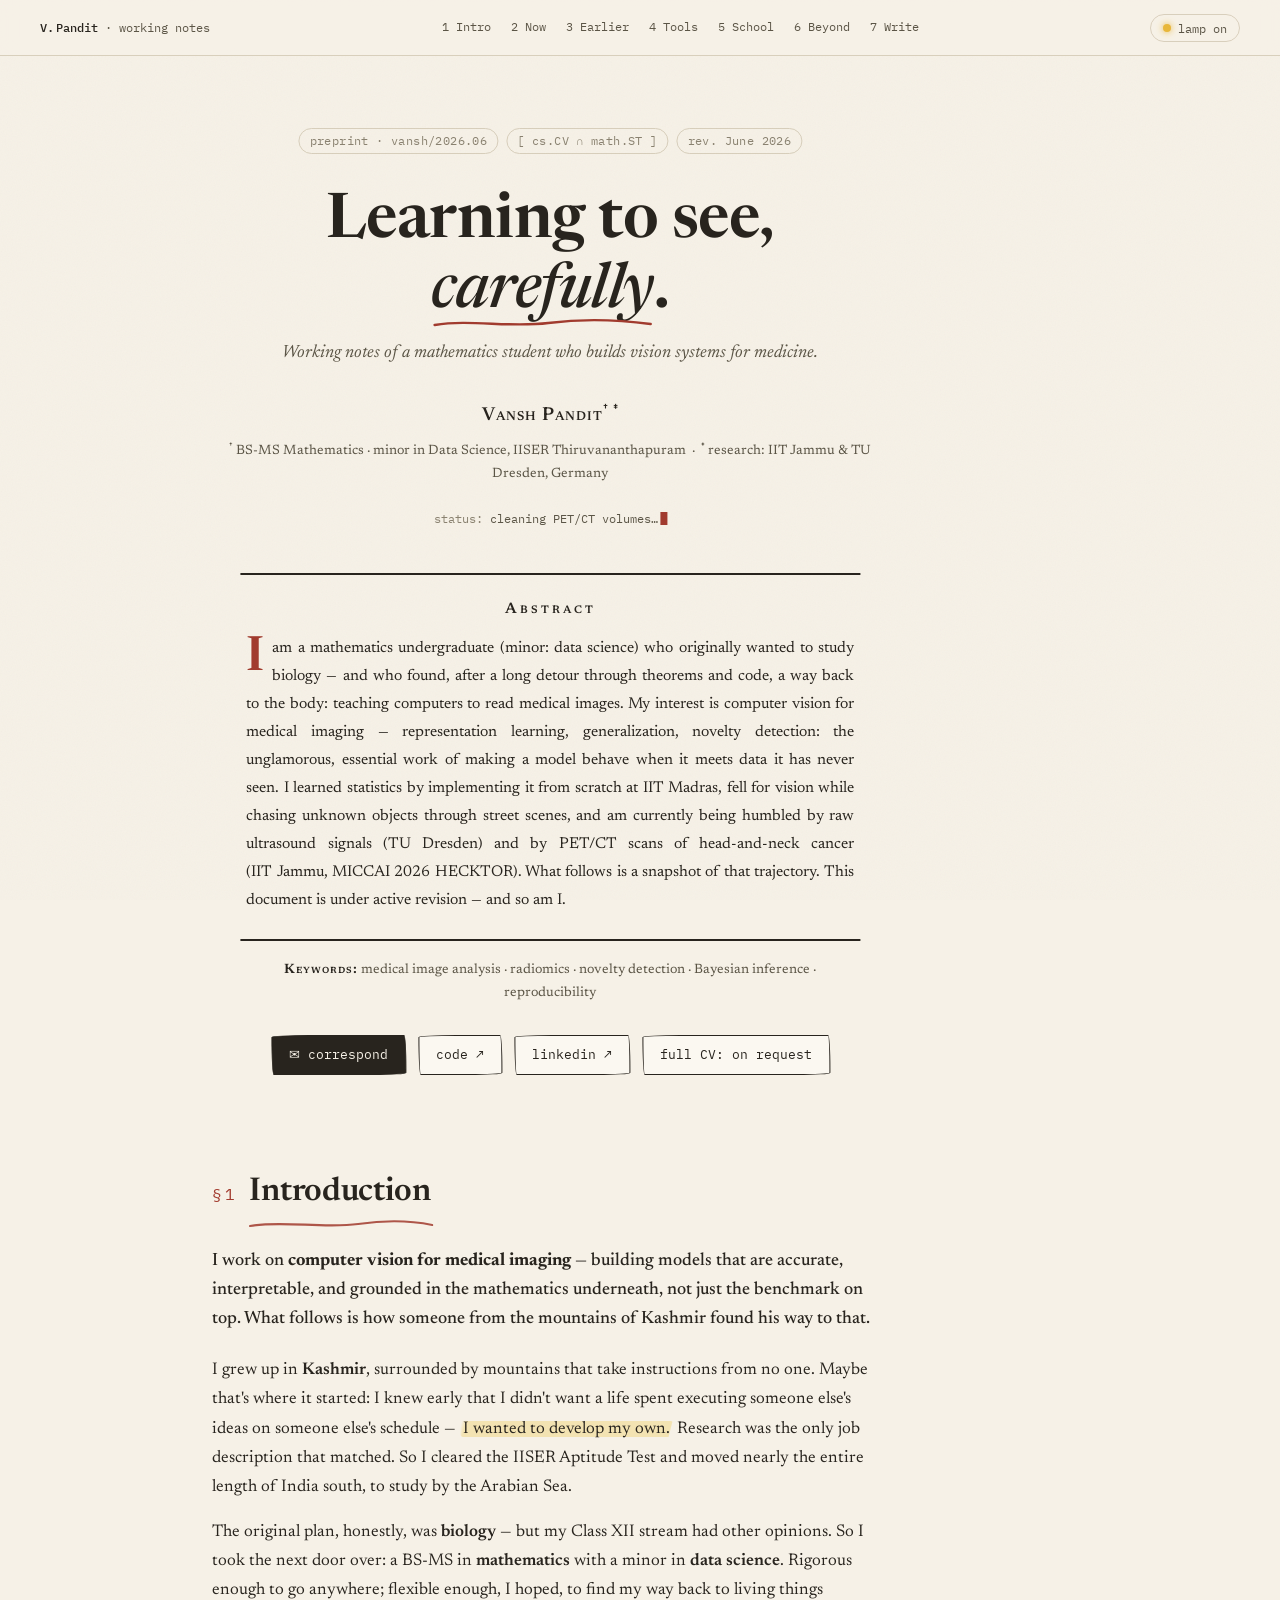
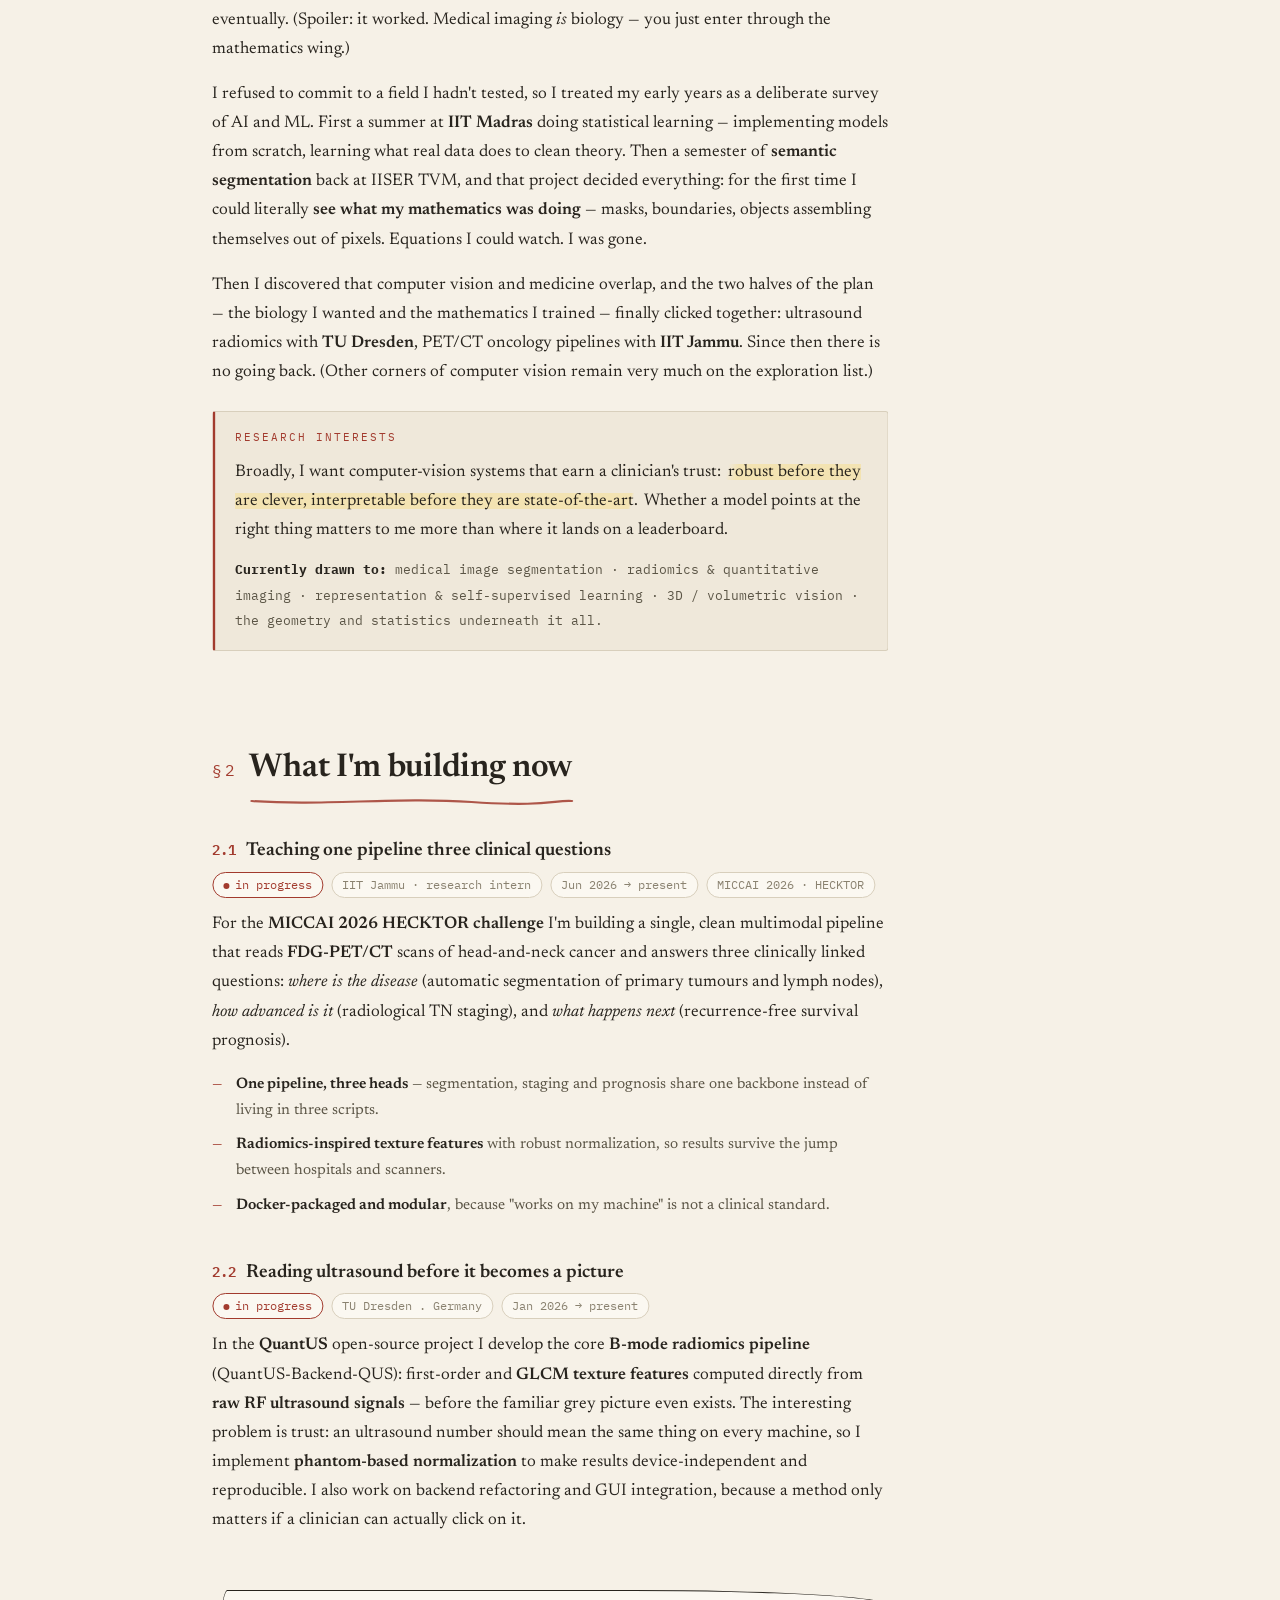
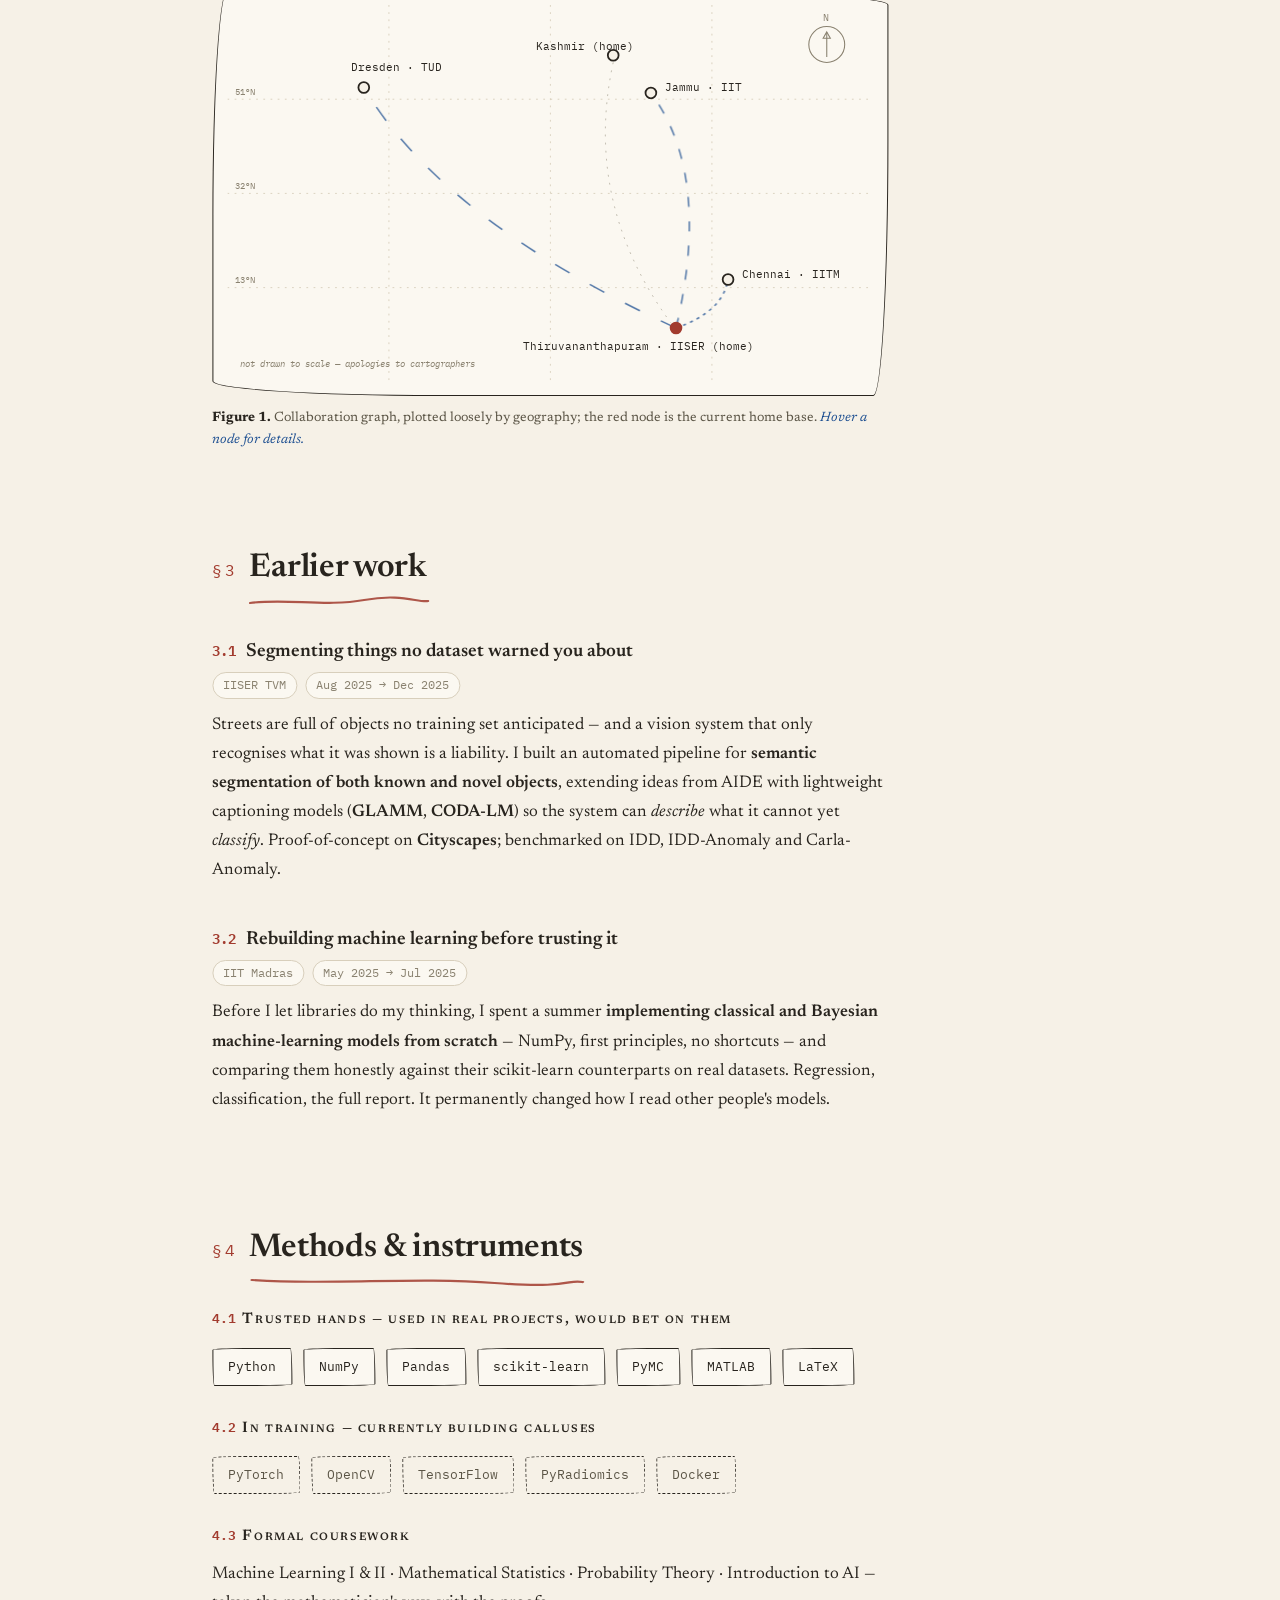
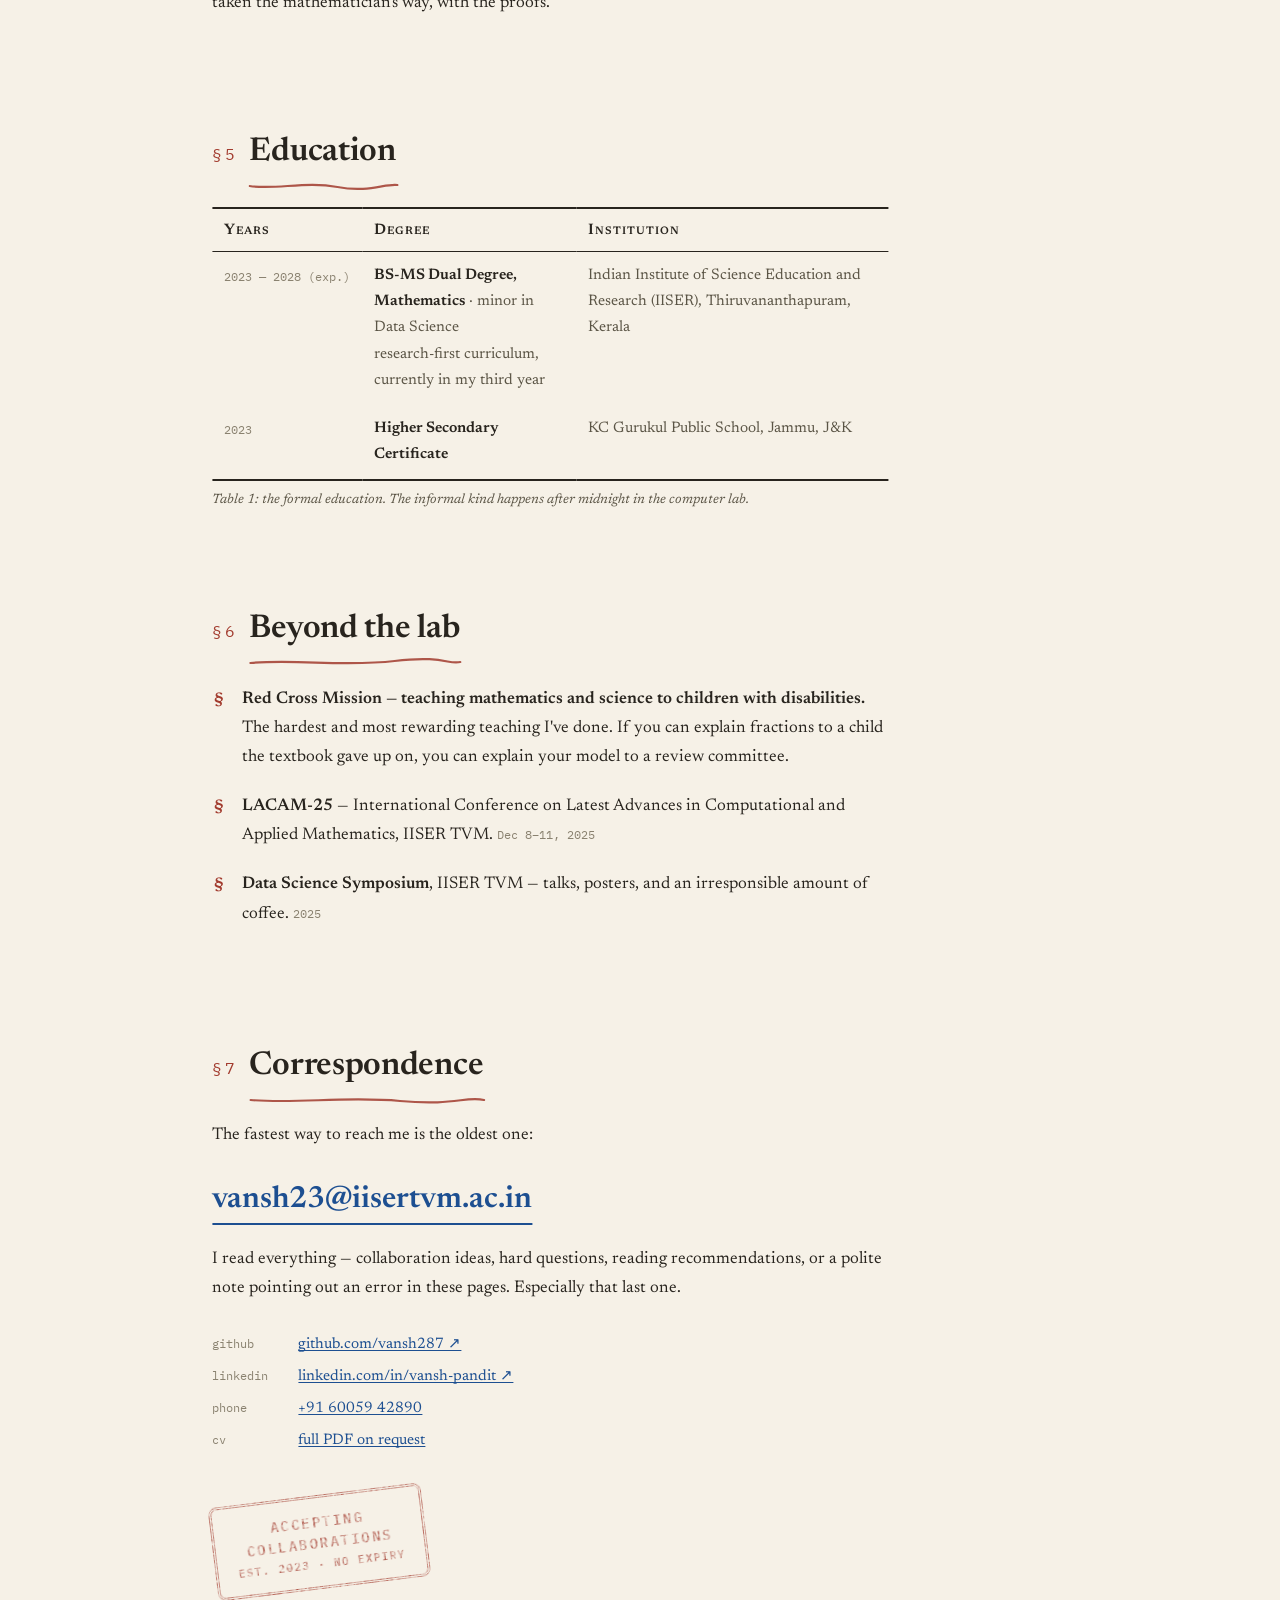
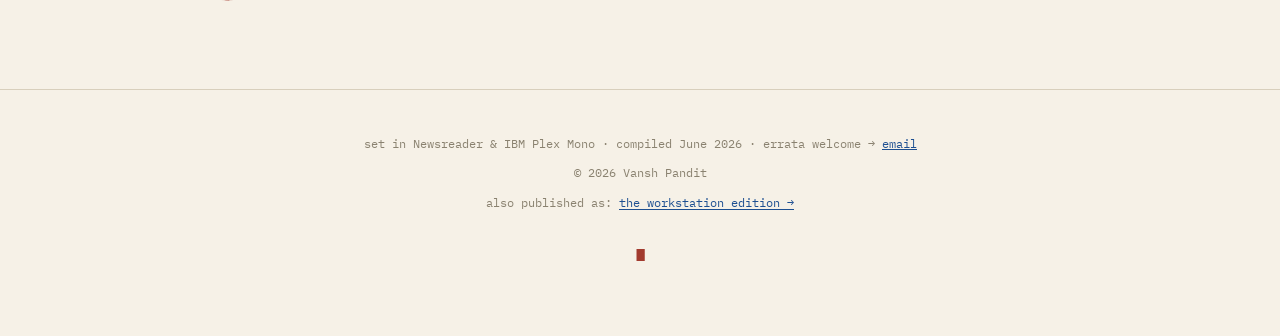
==== index.html @ 3635b247 "Normalize year wording to third year; add JSON-LD + indexing tags - Consistent third-year phrasing a" ====
<!DOCTYPE html>
<html lang="en">
<head>
<meta charset="UTF-8" />
<meta name="viewport" content="width=device-width, initial-scale=1.0" />
<title>Vansh Pandit — Learning to See, Carefully</title>
<meta name="description" content="Working notes of Vansh Pandit — a mathematics student at IISER Thiruvananthapuram building vision systems for medicine. Radiomics, PET/CT, novelty detection, Bayesian statistics." />
<meta name="author" content="Vansh Pandit" />
<meta name="theme-color" content="#f6f1e7" />
<meta name="robots" content="index, follow" />
<link rel="canonical" href="https://vansh287.github.io/portfolio/" />
<meta property="og:type" content="website" />
<meta property="og:site_name" content="Vansh Pandit" />
<meta property="og:title" content="Vansh Pandit — Learning to see, carefully" />
<meta property="og:description" content="Computer vision and medical imaging research, projects, and skills — by a mathematics student at IISER Thiruvananthapuram." />
<meta property="og:url" content="https://vansh287.github.io/portfolio/" />
<meta property="og:image" content="https://vansh287.github.io/portfolio/og-image.png" />
<meta property="og:image:width" content="1200" />
<meta property="og:image:height" content="630" />
<meta property="og:image:alt" content="Vansh Pandit — computer vision, medical imaging, mathematics" />
<meta name="twitter:card" content="summary_large_image" />
<meta name="twitter:title" content="Vansh Pandit — Learning to see, carefully" />
<meta name="twitter:description" content="Computer vision and medical imaging research, projects, and skills." />
<meta name="twitter:image" content="https://vansh287.github.io/portfolio/og-image.png" />
<script type="application/ld+json">
{
  "@context": "https://schema.org",
  "@type": "Person",
  "name": "Vansh Pandit",
  "url": "https://vansh287.github.io/portfolio/",
  "image": "https://vansh287.github.io/portfolio/og-image.png",
  "jobTitle": "Computer Vision and Medical Imaging Researcher",
  "description": "BS-MS Mathematics student at IISER Thiruvananthapuram working in computer vision, medical image analysis, and quantitative imaging.",
  "affiliation": { "@type": "CollegeOrUniversity", "name": "IISER Thiruvananthapuram" },
  "knowsAbout": ["Computer Vision","Medical Image Analysis","Quantitative Imaging","Radiomics","Image Segmentation","Machine Learning","Mathematics"],
  "sameAs": ["https://github.com/vansh287","https://www.linkedin.com/in/vansh-pandit-884046272/"]
}
</script>
<script>document.documentElement.classList.add('js');
(function(){try{var t=localStorage.getItem('lamp');if(t==='dark')document.documentElement.setAttribute('data-theme','dark');}catch(e){}})();</script>
<link rel="preconnect" href="https://fonts.googleapis.com" />
<link rel="preconnect" href="https://fonts.gstatic.com" crossorigin />
<link href="https://fonts.googleapis.com/css2?family=Newsreader:ital,opsz,wght@0,6..72,400;0,6..72,500;0,6..72,600;0,6..72,700;1,6..72,400;1,6..72,500&family=IBM+Plex+Mono:ital,wght@0,400;0,500;1,400&display=swap" rel="stylesheet" />
<link rel="icon" href="data:image/svg+xml,<svg xmlns='http://www.w3.org/2000/svg' viewBox='0 0 100 100'><rect width='100' height='100' rx='24' fill='%2328241e'/><circle cx='50' cy='50' r='26' fill='none' stroke='%23f6f1e7' stroke-width='6'/><path d='M50 8V22 M50 78V92 M8 50H22 M78 50H92' stroke='%23f6f1e7' stroke-width='6' stroke-linecap='round'/><circle cx='50' cy='50' r='7' fill='%23a23b2e'/></svg>" />
<style>
/* ================= paper & ink ================= */
:root{
  --paper:#f6f1e7;
  --paper-deep:#efe8da;
  --ink:#28241e;
  --ink-soft:#5b5546;
  --faint:#8a8270;
  --rule:#d8cfbc;
  --pen:#1d4f91;          /* ballpoint blue */
  --red:#a23b2e;          /* red pen */
  --hl:#f3e3b2;           /* highlighter */
  --box:#fbf8f1;
  --serif:'Newsreader',Georgia,serif;
  --mono:'IBM Plex Mono',Consolas,monospace;
  --mw:215px;             /* margin-note width */
}
[data-theme="dark"]{
  --paper:#191512;
  --paper-deep:#14110e;
  --ink:#e9e1d2;
  --ink-soft:#b0a68f;
  --faint:#7d745f;
  --rule:#3a342b;
  --pen:#8db1e8;
  --red:#d97862;
  --hl:#4a3f22;
  --box:#211c17;
}
*{margin:0;padding:0;box-sizing:border-box}
html{scroll-behavior:smooth}
body{
  background:var(--paper);
  color:var(--ink);
  font-family:var(--serif);
  font-size:1.06rem;
  line-height:1.72;
  transition:background .45s ease,color .45s ease;
  overflow-x:hidden;
}
/* paper grain */
body::before{
  content:'';position:fixed;inset:0;pointer-events:none;z-index:5;
  background-image:url("data:image/svg+xml,%3Csvg xmlns='http://www.w3.org/2000/svg' width='240' height='240'%3E%3Cfilter id='n'%3E%3CfeTurbulence type='fractalNoise' baseFrequency='0.8' numOctaves='2' stitchTiles='stitch'/%3E%3C/filter%3E%3Crect width='100%25' height='100%25' filter='url(%23n)' opacity='0.55'/%3E%3C/svg%3E");
  opacity:.07;mix-blend-mode:multiply;
}
[data-theme="dark"] body::before{opacity:.10;mix-blend-mode:overlay}
::selection{background:var(--hl)}

a{color:var(--pen);text-decoration:none;background-image:linear-gradient(currentColor,currentColor);background-size:100% 1px;background-position:0 96%;background-repeat:no-repeat;transition:color .25s}
a:hover{color:var(--red)}
sup{font-size:.68em}

/* ================= header ================= */
#bar{position:fixed;top:0;left:0;height:2px;background:var(--red);width:0%;z-index:90}
header.site{
  position:sticky;top:0;z-index:80;
  display:flex;align-items:center;justify-content:space-between;gap:14px;
  padding:10px clamp(16px,4vw,40px);
  background:color-mix(in srgb,var(--paper) 88%,transparent);
  backdrop-filter:blur(8px);
  border-bottom:1px solid var(--rule);
  font-family:var(--mono);font-size:.78rem;
}
header.site .who{color:var(--ink-soft);white-space:nowrap}
header.site .who b{color:var(--ink);font-weight:500}
nav.toc{display:flex;gap:2px;overflow-x:auto;scrollbar-width:none;max-width:62vw}
nav.toc::-webkit-scrollbar{display:none}
nav.toc a{
  color:var(--ink-soft);background:none;padding:6px 9px;border-radius:6px;white-space:nowrap;
  border-bottom:2px solid transparent;
}
nav.toc a:hover{color:var(--ink);background:var(--paper-deep)}
nav.toc a.on{color:var(--red);border-bottom-color:var(--red)}
#lamp{
  font-family:var(--mono);font-size:.78rem;color:var(--ink-soft);
  background:none;border:1px solid var(--rule);border-radius:999px;
  padding:5px 12px;cursor:pointer;white-space:nowrap;
  transition:.3s;display:flex;align-items:center;gap:7px;
}
#lamp:hover{color:var(--ink);border-color:var(--faint)}
#lamp .bulb{width:8px;height:8px;border-radius:50%;background:#e8b73a;box-shadow:0 0 7px #e8b73a;transition:.3s}
[data-theme="dark"] #lamp .bulb{background:#4a4336;box-shadow:none}

/* ================= page column ================= */
.page{max-width:740px;margin:0 auto;padding:0 clamp(18px,4.5vw,32px)}
@media(min-width:1180px){.page{transform:translateX(calc(var(--mw) / -2.4))}}

/* ================= title block ================= */
.titleblock{padding-top:72px;text-align:center}
.preprint{
  font-family:var(--mono);font-size:.72rem;color:var(--faint);letter-spacing:.4px;
  display:flex;justify-content:center;gap:8px;flex-wrap:wrap;
}
.preprint .tag{border:1px solid var(--rule);border-radius:999px;padding:2px 10px}
h1.paper-title{
  font-size:clamp(2.3rem,6.4vw,3.9rem);font-weight:600;line-height:1.12;
  letter-spacing:-.5px;margin:34px 0 10px;
}
h1 .careful{font-style:italic;font-weight:500;position:relative;white-space:nowrap}
h1 .careful svg{position:absolute;left:0;bottom:-6px;width:100%;height:14px;overflow:visible}
h1 .careful path{fill:none;stroke:var(--red);stroke-width:2.4;stroke-linecap:round}
.subtitle{font-size:1.12rem;color:var(--ink-soft);font-style:italic;max-width:560px;margin:0 auto}
.author{margin-top:30px;font-size:1.05rem}
.author .nm{font-weight:600;font-variant:small-caps;letter-spacing:1px;font-size:1.18rem}
.affil{font-size:.84rem;color:var(--ink-soft);margin-top:6px;line-height:1.7}
.statusline{
  font-family:var(--mono);font-size:.78rem;color:var(--ink-soft);
  margin-top:22px;min-height:1.5em;
}
.statusline .lbl{color:var(--faint)}
.statusline .cur{display:inline-block;width:7px;height:1em;background:var(--red);vertical-align:-2px;margin-left:2px;animation:blink 1.05s steps(1) infinite}
@keyframes blink{50%{opacity:0}}

/* abstract */
.abstract{
  margin:44px auto 0;max-width:620px;text-align:justify;hyphens:auto;
  border-top:2px solid var(--ink);border-bottom:2px solid var(--ink);
  padding:22px 6px 24px;position:relative;
}
.abstract h3{
  font-variant:small-caps;letter-spacing:3px;text-align:center;font-weight:600;
  font-size:.95rem;margin-bottom:12px;
}
.abstract p{font-size:.98rem;line-height:1.78}
.abstract p::first-letter{
  font-size:3.1em;float:left;line-height:.82;padding:4px 8px 0 0;font-weight:600;color:var(--red);
}
.keywords{margin:18px auto 0;max-width:620px;font-size:.84rem;color:var(--ink-soft);text-align:center}
.keywords b{font-variant:small-caps;letter-spacing:1px;font-weight:600;color:var(--ink)}
.papelinks{display:flex;justify-content:center;gap:12px;flex-wrap:wrap;margin-top:30px}
.plink{
  font-family:var(--mono);font-size:.8rem;color:var(--ink);
  border:1.6px solid var(--ink);padding:8px 17px;background:var(--box);
  border-radius:255px 15px 225px 15px/15px 225px 15px 255px;  /* wobbly */
  transition:transform .2s,box-shadow .2s,color .2s;
  background-image:none;
}
.plink:hover{transform:translateY(-2px) rotate(-.6deg);box-shadow:3px 4px 0 var(--rule);color:var(--red)}
.plink.primary{background:var(--ink);color:var(--paper)}
.plink.primary:hover{color:var(--hl)}

/* ================= sections ================= */
section.s{padding-top:90px}
.shead{display:flex;align-items:baseline;gap:14px;margin-bottom:26px}
.snum{font-family:var(--mono);color:var(--red);font-size:1rem}
h2{
  font-size:clamp(1.5rem,3.4vw,2.05rem);font-weight:600;letter-spacing:-.3px;position:relative;display:inline-block;
}
h2 .scribble{position:absolute;left:-2px;bottom:-9px;width:calc(100% + 6px);height:12px;overflow:visible}
h2 .scribble path{
  fill:none;stroke:var(--red);stroke-width:2.2;stroke-linecap:round;opacity:.85;
  stroke-dasharray:1;stroke-dashoffset:1;
}
.js .in h2 .scribble path{animation:draw .9s .15s ease forwards}
@keyframes draw{to{stroke-dashoffset:0}}
h3.sub{font-size:1.18rem;font-weight:600;margin:38px 0 4px}
h3.sub .no{font-family:var(--mono);font-size:.85rem;color:var(--red);margin-right:10px}
.meta{font-family:var(--mono);font-size:.74rem;color:var(--faint);margin-bottom:12px;display:flex;gap:8px;flex-wrap:wrap;align-items:center}
.meta .chip{border:1px solid var(--rule);border-radius:999px;padding:2px 10px;background:var(--box)}
.meta .chip.live{border-color:var(--red);color:var(--red)}
.meta .chip.live::before{content:'';display:inline-block;width:6px;height:6px;border-radius:50%;background:var(--red);margin-right:6px;animation:blink 1.6s infinite}
p.body{margin-bottom:16px;color:var(--ink)}
p.body b{font-weight:600}
.prose{position:relative}

/* margin notes */
.mnote{
  font-size:.8rem;line-height:1.55;color:var(--ink-soft);font-style:italic;
}
.mnote::before{content:'✎ ';color:var(--red);font-style:normal}
@media(min-width:1180px){
  .mnote{float:right;clear:right;width:var(--mw);margin-right:calc(-1 * var(--mw) - 46px);margin-top:4px;text-align:left;
    border-top:1px solid var(--rule);padding-top:6px}
}
@media(max-width:1179.5px){
  .mnote{display:block;border-left:2.5px solid var(--red);padding:6px 0 6px 14px;margin:14px 0;background:var(--box)}
}

/* highlighter */
.hl{background:linear-gradient(104deg,transparent .6%,var(--hl) 2.6%,var(--hl) 97.5%,transparent 98%);padding:0 3px;border-radius:3px}
.lead{font-size:1.12rem;line-height:1.62;color:var(--ink);margin-bottom:22px;font-weight:500}
.rint{margin-top:24px;padding:16px 20px;border:1px solid var(--rule);border-left:3px solid var(--red);background:var(--paper-deep);border-radius:3px}
.rint .lab{font-family:var(--mono);font-size:.7rem;letter-spacing:2px;text-transform:uppercase;color:var(--red);display:block;margin-bottom:10px}
.kw{margin:12px 0 0;font-family:var(--mono);font-size:.82rem;color:var(--ink-soft);line-height:1.95}
.kw b{color:var(--ink)}

/* definition / remark boxes */
.defbox{
  border:1.7px solid var(--ink);background:var(--box);
  border-radius:255px 15px 225px 15px/15px 225px 15px 255px;
  padding:18px 22px;margin:26px 0;font-size:.97rem;
}
.defbox .dlabel{font-weight:700;font-variant:small-caps;letter-spacing:.6px}
.defbox .qed{float:right;font-weight:600}
.remark{border-left:2.5px solid var(--rule);padding:2px 0 2px 18px;margin:24px 0;color:var(--ink-soft);font-size:.96rem}
.remark .rlabel{font-style:italic;font-weight:600;color:var(--ink)}

/* tiny detail list */
ul.dets{list-style:none;margin:10px 0 6px}
ul.dets li{padding-left:24px;position:relative;margin-bottom:8px;font-size:.95rem;color:var(--ink-soft)}
ul.dets li::before{content:'—';position:absolute;left:0;color:var(--red)}
ul.dets li b{color:var(--ink);font-weight:600}

/* ================= figure ================= */
figure.fig{margin:54px 0 0}
.figframe{
  border:1.7px solid var(--ink);background:var(--box);
  border-radius:15px 255px 15px 225px/225px 15px 255px 15px;
  padding:14px;position:relative;
}
.figframe svg{display:block;width:100%;height:auto}
figcaption{font-size:.84rem;color:var(--ink-soft);margin-top:12px;line-height:1.6}
figcaption b{font-weight:700;color:var(--ink)}
#figdyn{color:var(--pen);font-style:italic}
.map .grat{stroke:var(--rule);stroke-width:1;stroke-dasharray:2 6}
.map .move{fill:none;stroke:var(--faint);stroke-width:1.1;stroke-dasharray:2 7;opacity:.55}
.map text{font-family:var(--mono);fill:var(--faint)}
.map .arc{fill:none;stroke:var(--pen);stroke-width:1.7;stroke-dasharray:5 7;opacity:0}
.js .in .map .arc{animation:arcin 1s ease forwards, ants 22s linear infinite}
.map .arc:nth-of-type(2){animation-delay:.25s,0s}
.map .arc:nth-of-type(3){animation-delay:.5s,0s}
@keyframes arcin{to{opacity:.75}}
@keyframes ants{to{stroke-dashoffset:-240}}
.map .node{cursor:pointer}
.map .node circle.c{fill:var(--paper);stroke:var(--ink);stroke-width:2}
.map .node circle.pulse{fill:none;stroke:var(--red);stroke-width:1.4;opacity:0}
.js .in .map .node circle.pulse{animation:pulse 2.6s ease-out infinite}
@keyframes pulse{0%{r:6;opacity:.8}70%{r:20;opacity:0}100%{r:20;opacity:0}}
.map .node:hover circle.c{stroke:var(--red);fill:var(--hl)}
.map .node text{fill:var(--ink);font-family:var(--mono);font-size:12.5px}
.map .home circle.c{fill:var(--red);stroke:var(--red)}
.map .compass *{stroke:var(--faint);fill:none;stroke-width:1.2}
.map .compass text{fill:var(--faint);stroke:none}
.traveler{fill:var(--red)}
@supports not (offset-path:path('M0 0 L1 1')){.traveler{display:none}}
.t1{offset-path:path('M500 360 Q 240 240 152 92');animation:travel 7s linear infinite}
.t2{offset-path:path('M500 360 Q 540 190 472 98');animation:travel 6s 1.2s linear infinite}
.t3{offset-path:path('M500 360 Q 552 342 558 306');animation:travel 4s .6s linear infinite}
@keyframes travel{0%{offset-distance:0%;opacity:0}8%{opacity:1}88%{opacity:1}100%{offset-distance:100%;opacity:0}}

/* ---------- figure: decision path ---------- */
.dp text{font-family:var(--mono)}
.dp .ars path{
  fill:none;stroke:var(--ink);stroke-width:1.7;marker-end:url(#arr);opacity:.85;
  stroke-dasharray:1;stroke-dashoffset:1;
}
.js .in .dp .ars path{animation:draw .5s ease forwards}
.dp .ars path:nth-of-type(1){animation-delay:.55s}
.dp .ars path:nth-of-type(2){animation-delay:1.0s}
.dp .ars path:nth-of-type(3){animation-delay:1.45s}
.dp .ars path:nth-of-type(4){animation-delay:1.9s}
.dp .ars path:nth-of-type(5){animation-delay:2.35s}
.js .dp .ars path{animation-fill-mode:forwards}
.dp .dns g{cursor:pointer}
.js .dp .dns g{opacity:0}
.js .in .dp .dns g{animation:npop .45s ease forwards}
.dp .dns g:nth-of-type(1){animation-delay:.3s}
.dp .dns g:nth-of-type(2){animation-delay:.75s}
.dp .dns g:nth-of-type(3){animation-delay:1.2s}
.dp .dns g:nth-of-type(4){animation-delay:1.65s}
.dp .dns g:nth-of-type(5){animation-delay:2.1s}
.dp .dns g:nth-of-type(6){animation-delay:2.55s}
@keyframes npop{from{opacity:0;transform:translateY(7px)}to{opacity:1;transform:none}}
.dp .dns rect{fill:var(--box);stroke:var(--ink);stroke-width:1.6;transition:fill .25s}
.dp .dns g:hover rect{fill:var(--hl)}
.dp .tt{font-size:11.5px;font-weight:600;fill:var(--ink);letter-spacing:.4px}
.dp .ss{font-size:10px;font-style:italic;fill:var(--ink-soft)}
.dp .lab{font-size:9.5px;font-style:italic;fill:var(--faint)}
.dp .foot{font-size:9.5px;font-style:italic;fill:var(--faint)}
.dp .now rect{stroke:var(--red);stroke-width:2.1}
.dp .now .tt{fill:var(--red)}
.dp .gag path{fill:none;stroke:var(--faint);stroke-width:1.4;stroke-dasharray:3 5}
.dp .gag .x1,.dp .gag .x2{stroke:var(--red);stroke-width:2.2;stroke-dasharray:none;stroke-linecap:round}
.dp .gag text{fill:var(--red);font-size:9.5px;font-style:italic}

/* ================= toolbox ================= */
.tools{display:flex;flex-wrap:wrap;gap:11px;margin:14px 0 6px}
.tool{
  font-family:var(--mono);font-size:.81rem;padding:7px 15px;color:var(--ink);
  border:1.5px solid var(--ink);background:var(--box);
  border-radius:225px 14px 255px 14px/14px 255px 14px 225px;
  transition:transform .18s,box-shadow .18s,background .18s;cursor:default;
}
.tool:hover{transform:rotate(-1.2deg) translateY(-2px);box-shadow:2.5px 3px 0 var(--rule);background:var(--hl)}
.tool.train{border-style:dashed;color:var(--ink-soft);background:transparent}
.tool.train:hover{background:var(--box)}
.toolhead{font-variant:small-caps;letter-spacing:1.6px;font-weight:600;font-size:.95rem;margin-top:30px}
.toolhead .n{font-family:var(--mono);color:var(--red);font-size:.8rem;letter-spacing:0}

/* ================= table (booktabs) ================= */
table.bt{width:100%;border-collapse:collapse;margin:18px 0 8px;font-size:.95rem}
table.bt thead th{
  font-variant:small-caps;letter-spacing:1px;font-weight:600;text-align:left;
  border-top:2.2px solid var(--ink);border-bottom:1.1px solid var(--ink);
  padding:9px 12px 7px;
}
table.bt td{padding:11px 12px;vertical-align:top;color:var(--ink-soft)}
table.bt td:first-child{font-family:var(--mono);font-size:.78rem;white-space:nowrap;color:var(--faint);padding-top:14px}
table.bt td b{color:var(--ink);font-weight:600}
table.bt tbody tr{transition:background .2s}
table.bt tbody tr:hover{background:var(--box)}
table.bt tbody{border-bottom:2.2px solid var(--ink)}
.tabnote{font-size:.84rem;color:var(--ink-soft);font-style:italic}

/* ================= beyond list ================= */
ul.beyond{list-style:none;margin-top:6px}
ul.beyond li{margin-bottom:20px;padding-left:30px;position:relative}
ul.beyond li::before{content:'§';position:absolute;left:2px;top:1px;color:var(--red);font-weight:600}
ul.beyond b{font-weight:600}
ul.beyond .when{font-family:var(--mono);font-size:.72rem;color:var(--faint)}

/* ================= correspondence ================= */
.bigmail{
  display:inline-block;font-size:clamp(1.25rem,3.6vw,1.9rem);font-weight:600;color:var(--pen);
  background-size:100% 2px;margin:8px 0 4px;
}
.bigmail:hover{color:var(--red)}
.stampwrap{position:relative;margin-top:38px;display:flex;gap:26px;align-items:center;flex-wrap:wrap}
.stamp{
  font-family:var(--mono);font-weight:600;letter-spacing:2.5px;font-size:.86rem;color:var(--red);
  border:3px double var(--red);border-radius:8px;padding:13px 20px;text-transform:uppercase;
  transform:rotate(-7deg);opacity:.92;text-align:center;line-height:1.5;
  mask-image:url("data:image/svg+xml,%3Csvg xmlns='http://www.w3.org/2000/svg' width='160' height='80'%3E%3Cfilter id='r'%3E%3CfeTurbulence type='fractalNoise' baseFrequency='0.32' numOctaves='3'/%3E%3CfeColorMatrix values='0 0 0 0 1 0 0 0 0 1 0 0 0 0 1 0 0 0 1.4 -0.18'/%3E%3C/filter%3E%3Crect width='160' height='80' filter='url(%23r)'/%3E%3C/svg%3E");
}
.js .stamp{opacity:0}
.js .in .stamp{animation:stampin .5s .45s cubic-bezier(.2,1.6,.4,1) forwards}
@keyframes stampin{
  0%{transform:rotate(-16deg) scale(2.6);opacity:0}
  62%{transform:rotate(-6deg) scale(.94);opacity:.95}
  100%{transform:rotate(-7deg) scale(1);opacity:.92}
}
.altlinks{font-size:.95rem;color:var(--ink-soft);margin-top:26px;line-height:2.1}
.altlinks .lab{font-family:var(--mono);font-size:.74rem;color:var(--faint);display:inline-block;width:86px}

/* ================= references ================= */
ol.refs{list-style:none;counter-reset:rf;margin-top:8px}
ol.refs li{
  counter-increment:rf;position:relative;padding-left:44px;margin-bottom:16px;
  font-size:.95rem;color:var(--ink-soft);
}
ol.refs li::before{
  content:'[' counter(rf) ']';position:absolute;left:0;top:0;
  font-family:var(--mono);font-size:.82rem;color:var(--red);
}
ol.refs b{color:var(--ink);font-weight:600}
.refnote{margin-top:18px;font-size:.85rem;font-style:italic;color:var(--ink-soft)}

/* ================= colophon ================= */
footer.colophon{
  margin-top:100px;border-top:1px solid var(--rule);
  padding:34px clamp(18px,4.5vw,32px) 60px;text-align:center;
  font-size:.84rem;color:var(--ink-soft);
}
footer.colophon .mono{font-family:var(--mono);font-size:.72rem;color:var(--faint);margin-top:10px}
footer.colophon .fin{font-size:1.5rem;margin-top:22px;color:var(--red)}

/* back to top */
#top-btn{
  position:fixed;right:22px;bottom:22px;z-index:70;
  font-family:var(--serif);font-size:1.15rem;color:var(--ink);
  width:44px;height:44px;border:1.6px solid var(--ink);background:var(--box);cursor:pointer;
  border-radius:225px 14px 255px 14px/14px 255px 14px 225px;
  opacity:0;visibility:hidden;transform:translateY(10px);transition:.3s;
}
#top-btn.show{opacity:1;visibility:visible;transform:none}
#top-btn:hover{box-shadow:2.5px 3px 0 var(--rule);transform:translateY(-2px)}

/* ink splash on click */
.splash{
  position:fixed;pointer-events:none;z-index:95;width:14px;height:14px;
  background:var(--ink);border-radius:46% 54% 52% 48%/48% 46% 54% 52%;
  transform:translate(-50%,-50%) scale(0);opacity:.32;
  animation:splash .6s ease-out forwards;
}
@keyframes splash{
  60%{opacity:.16}
  100%{transform:translate(-50%,-50%) scale(7) rotate(40deg);opacity:0}
}

/* reveals */
.js .rv{opacity:0;transform:translateY(22px);transition:opacity .8s cubic-bezier(.2,.7,.3,1),transform .8s cubic-bezier(.2,.7,.3,1)}
.js .rv.in{opacity:1;transform:none}

@media (prefers-reduced-motion:reduce){
  *,*::before,*::after{animation-duration:.01ms!important;animation-iteration-count:1!important;transition-duration:.01ms!important}
  html{scroll-behavior:auto}
  .js .rv{opacity:1;transform:none}
}
@media print{
  header.site,#top-btn,#bar,.statusline{display:none}
  body{background:#fff}
  body::before{display:none}
  .page{transform:none}
}
</style>
</head>
<body>

<div id="bar"></div>

<header class="site">
  <div class="who"><b>V.&thinsp;Pandit</b> · working notes</div>
  <nav class="toc" id="toc">
    <a href="#intro">1&nbsp;Intro</a>
    <a href="#now">2&nbsp;Now</a>
    <a href="#earlier">3&nbsp;Earlier</a>
    <a href="#toolbox">4&nbsp;Tools</a>
    <a href="#education">5&nbsp;School</a>
    <a href="#beyond">6&nbsp;Beyond</a>
    <a href="#contact">7&nbsp;Write</a>
  </nav>
  <button id="lamp" aria-label="Toggle desk lamp"><span class="bulb"></span><span id="lampTxt">lamp on</span></button>
</header>

<main class="page">

  <!-- ============ TITLE BLOCK ============ -->
  <div class="titleblock">
    <div class="preprint rv in">
      <span class="tag">preprint · vansh/2026.06</span>
      <span class="tag">[ cs.CV&nbsp;∩&nbsp;math.ST ]</span>
      <span class="tag">rev. June 2026</span>
    </div>
    <h1 class="paper-title">Learning to see,<br/><span class="careful">carefully<svg viewBox="0 0 200 14" preserveAspectRatio="none"><path d="M3 9 C 35 3, 70 12, 105 7 S 170 4, 197 8" pathLength="1" style="stroke-dasharray:1;stroke-dashoffset:1;animation:draw 1.1s .9s ease forwards"/></svg></span>.</h1>
    <p class="subtitle">Working notes of a mathematics student who builds vision systems for medicine.</p>

    <div class="author">
      <div class="nm">Vansh Pandit<sup>†&thinsp;‡</sup></div>
      <div class="affil">
        <sup>†</sup>&thinsp;BS-MS Mathematics · minor in Data Science, IISER Thiruvananthapuram &nbsp;·&nbsp;
        <sup>‡</sup>&thinsp;research: IIT Jammu &amp; TU Dresden, Germany
      </div>
    </div>

    <div class="statusline"><span class="lbl">status:</span> <span id="typed"></span><span class="cur"></span></div>

    <div class="abstract rv">
      <h3>Abstract</h3>
      <p>I am a mathematics undergraduate (minor: data science) who originally wanted to study
      biology — and who found, after a long detour through theorems and code, a way back to the body:
      teaching computers to read medical images. My interest is computer vision for medical imaging —
      representation learning, generalization, novelty detection: the unglamorous, essential work of
      making a model behave when it meets data it has never seen. I learned statistics by implementing
      it from scratch at IIT&nbsp;Madras, fell for vision while chasing unknown objects through street
      scenes, and am currently being humbled by raw ultrasound signals (TU&nbsp;Dresden) and by PET/CT
      scans of head-and-neck cancer (IIT&nbsp;Jammu, MICCAI&nbsp;2026 HECKTOR). What follows is a
      snapshot of that trajectory. This document is under active revision — and so am I.</p>
    </div>
    <div class="keywords rv"><b>Keywords:</b> medical image analysis · radiomics · novelty detection · Bayesian inference · reproducibility</div>

    <div class="papelinks rv">
      <a class="plink primary" href="mailto:vansh23@iisertvm.ac.in">✉ correspond</a>
      <a class="plink" href="https://github.com/vansh287" target="_blank" rel="noopener">code ↗</a>
      <a class="plink" href="https://www.linkedin.com/in/vansh-pandit-884046272/" target="_blank" rel="noopener">linkedin ↗</a>
      <a class="plink" href="mailto:vansh23@iisertvm.ac.in?subject=Please%20send%20your%20full%20CV">full CV: on request</a>
    </div>
  </div>

  <!-- ============ 1 INTRO ============ -->
  <section class="s rv" id="intro">
    <div class="shead"><span class="snum">§&thinsp;1</span><h2>Introduction<svg class="scribble" viewBox="0 0 220 12" preserveAspectRatio="none"><path d="M3 8 C 40 2, 90 11, 130 6 S 200 4, 217 7" pathLength="1"/></svg></h2></div>
    <div class="prose">
      <p class="lead">I work on <b>computer vision for medical imaging</b> — building models that are
      accurate, interpretable, and grounded in the mathematics underneath, not just the benchmark on
      top. What follows is how someone from the mountains of Kashmir found his way to that.</p>

      <p class="body">I grew up in <b>Kashmir</b>, surrounded by mountains that take instructions from
      no one. Maybe that's where it started: I knew early that I didn't want a life spent executing
      someone else's ideas on someone else's schedule — <span class="hl">I wanted to develop my
      own.</span> Research was the only job description that matched. So I cleared the IISER Aptitude
      Test and moved nearly the entire length of India south, to study by the Arabian Sea.</p>

      <p class="body">The original plan, honestly, was <b>biology</b> — but my Class&nbsp;XII stream had
      other opinions. So I took the next door over: a BS-MS in <b>mathematics</b> with a minor in
      <b>data science</b>. Rigorous enough to go anywhere; flexible enough, I hoped, to find my way back
      to living things eventually. (Spoiler: it worked. Medical imaging <i>is</i> biology — you just
      enter through the mathematics wing.)</p>

      <p class="body">I refused to commit to a field I hadn't tested, so I treated my early years as a
      deliberate survey of AI and ML. First a summer at <b>IIT Madras</b> doing statistical learning —
      implementing models from scratch, learning what real data does to clean theory. Then a semester of
      <b>semantic segmentation</b> back at IISER TVM, and that project decided everything: for the first
      time I could literally <b>see what my mathematics was doing</b> — masks, boundaries, objects
      assembling themselves out of pixels. Equations I could watch. I was gone.</p>

      <p class="body">Then I discovered that computer vision and medicine overlap, and the two halves of
      the plan — the biology I wanted and the mathematics I trained — finally clicked together:
      ultrasound radiomics with <b>TU Dresden</b>, PET/CT oncology pipelines with <b>IIT Jammu</b>.
      Since then there is no going back. (Other corners of computer vision remain very much on the
      exploration list.)</p>

      <div class="rint">
        <span class="lab">Research interests</span>
        <p class="body" style="margin-bottom:0">Broadly, I want computer-vision systems that earn a
        clinician's trust: <span class="hl">robust before they are clever, interpretable before they are
        state-of-the-art.</span> Whether a model points at the right thing matters to me more than where
        it lands on a leaderboard.</p>
        <p class="kw"><b>Currently drawn to:</b> medical image segmentation · radiomics &amp; quantitative
        imaging · representation &amp; self-supervised learning · 3D / volumetric vision · the geometry and
        statistics underneath it all.</p>
      </div>
    </div>
  </section>

  <!-- ============ 2 NOW ============ -->
  <section class="s rv" id="now">
    <div class="shead"><span class="snum">§&thinsp;2</span><h2>What I'm building now<svg class="scribble" viewBox="0 0 220 12" preserveAspectRatio="none"><path d="M3 7 C 50 12, 100 3, 150 8 S 205 6, 217 7" pathLength="1"/></svg></h2></div>
    <div class="prose">

      <h3 class="sub"><span class="no">2.1</span>Teaching one pipeline three clinical questions</h3>
      <div class="meta">
        <span class="chip live">in progress</span>
        <span class="chip">IIT Jammu · research intern</span>
        <span class="chip">Jun 2026 → present</span>
        <span class="chip">MICCAI 2026 · HECKTOR</span>
      </div>
      <p class="body">For the <b>MICCAI 2026 HECKTOR challenge</b> I'm building a single, clean multimodal
      pipeline that reads <b>FDG-PET/CT</b> scans of head-and-neck cancer and answers three clinically
      linked questions: <i>where is the disease</i> (automatic segmentation of primary tumours and lymph
      nodes), <i>how advanced is it</i> (radiological TN staging), and <i>what happens next</i>
      (recurrence-free survival prognosis).</p>
      <ul class="dets">
        <li><b>One pipeline, three heads</b> — segmentation, staging and prognosis share one backbone instead of living in three scripts.</li>
        <li><b>Radiomics-inspired texture features</b> with robust normalization, so results survive the jump between hospitals and scanners.</li>
        <li><b>Docker-packaged and modular</b>, because "works on my machine" is not a clinical standard.</li>
      </ul>

      <h3 class="sub"><span class="no">2.2</span>Reading ultrasound before it becomes a picture</h3>
      <div class="meta">
        <span class="chip live">in progress</span>
        <span class="chip">TU Dresden . Germany</span>
        <span class="chip">Jan 2026 → present</span>
      </div>
      <p class="body">In the <b>QuantUS</b> open-source project I develop the core <b>B-mode radiomics
      pipeline</b> (QuantUS-Backend-QUS): first-order and <b>GLCM texture features</b> computed directly
      from <b>raw RF ultrasound signals</b> — before the familiar grey picture even exists. The
      interesting problem is trust: an ultrasound number should mean the same thing on every machine, so
      I implement <b>phantom-based normalization</b> to make results device-independent and reproducible.
      I also work on backend refactoring and GUI integration, because a method only matters if a
      clinician can actually click on it.</p>

      <figure class="fig rv" id="fig1">
        <div class="figframe">
          <svg class="map" viewBox="0 0 720 420" xmlns="http://www.w3.org/2000/svg" aria-label="Stylized map of collaborations">
            <!-- graticule -->
            <g class="grat">
              <line x1="0" y1="105" x2="720" y2="105"/><line x1="0" y1="210" x2="720" y2="210"/><line x1="0" y1="315" x2="720" y2="315"/>
              <line x1="180" y1="0" x2="180" y2="420"/><line x1="360" y1="0" x2="360" y2="420"/><line x1="540" y1="0" x2="540" y2="420"/>
            </g>
            <text x="8" y="100" font-size="10">51°N</text>
            <text x="8" y="205" font-size="10">32°N</text>
            <text x="8" y="310" font-size="10">13°N</text>
            <!-- compass -->
            <g class="compass" transform="translate(668,44)">
              <circle r="20"/><line x1="0" y1="14" x2="0" y2="-14"/>
              <path d="M0 -14 l4 7 h-8 z" fill="var(--faint)"/>
              <text x="-4" y="-26" font-size="11">N</text>
            </g>
            <!-- the move south -->
            <path class="move" d="M430 64 Q 396 220 494 354"/>
            <!-- arcs from home -->
            <path class="arc" d="M500 360 Q 240 240 152 92" pathLength="120"/>
            <path class="arc" d="M500 360 Q 540 190 472 98" pathLength="120"/>
            <path class="arc" d="M500 360 Q 552 342 558 306" pathLength="120"/>
            <!-- travelers -->
            <circle class="traveler t1" r="3.4"/>
            <circle class="traveler t2" r="3.4"/>
            <circle class="traveler t3" r="3.4"/>
            <!-- nodes -->
            <g class="node" data-blurb="Dresden, Germany — QuantUS radiomics, TU Dresden.">
              <circle class="pulse" cx="152" cy="92" r="6"/>
              <circle class="c" cx="152" cy="92" r="6"/>
              <text x="138" y="74">Dresden · TUD</text>
            </g>
            <g class="node" data-blurb="Jammu — research intern at IIT Jammu: PET/CT pipelines for the MICCAI 2026 HECKTOR challenge.">
              <circle class="pulse" cx="472" cy="98" r="6"/>
              <circle class="c" cx="472" cy="98" r="6"/>
              <text x="488" y="96">Jammu · IIT</text>
            </g>
            <g class="node" data-blurb="Kashmir — hometown. The mountains I measure everything against.">
              <circle class="pulse" cx="430" cy="56" r="6"/>
              <circle class="c" cx="430" cy="56" r="6"/>
              <text x="344" y="50">Kashmir (home)</text>
            </g>
            <g class="node" data-blurb="Chennai — statistical learning from scratch at IIT Madras (summer 2025).">
              <circle class="pulse" cx="558" cy="306" r="6"/>
              <circle class="c" cx="558" cy="306" r="6"/>
              <text x="574" y="304">Chennai · IITM</text>
            </g>
            <g class="node home" data-blurb="Thiruvananthapuram — home base. Mathematics at IISER TVM, by the sea.">
              <circle class="pulse" cx="500" cy="360" r="6"/>
              <circle class="c" cx="500" cy="360" r="6"/>
              <text x="330" y="384">Thiruvananthapuram · IISER (home)</text>
            </g>
            <text x="14" y="404" font-size="10" font-style="italic">not drawn to scale — apologies to cartographers</text>
          </svg>
        </div>
        <figcaption><b>Figure 1.</b> Collaboration graph, plotted loosely by geography; the red node is the current home base.
        <span id="figdyn">Hover a node for details.</span></figcaption>
      </figure>
    </div>
  </section>

  <!-- ============ 3 EARLIER ============ -->
  <section class="s rv" id="earlier">
    <div class="shead"><span class="snum">§&thinsp;3</span><h2>Earlier work<svg class="scribble" viewBox="0 0 220 12" preserveAspectRatio="none"><path d="M3 8 C 45 3, 95 12, 140 5 S 205 8, 217 6" pathLength="1"/></svg></h2></div>
    <div class="prose">

      <h3 class="sub"><span class="no">3.1</span>Segmenting things no dataset warned you about</h3>
      <div class="meta">
        <span class="chip">IISER TVM</span>
        <span class="chip">Aug 2025 → Dec 2025</span>
      </div>
      <p class="body">Streets are full of objects no training set anticipated — and a vision system that
      only recognises what it was shown is a liability. I built an automated pipeline for <b>semantic
      segmentation of both known and novel objects</b>, extending ideas from AIDE with lightweight
      captioning models (<b>GLAMM</b>, <b>CODA-LM</b>) so the system can <i>describe</i> what it cannot
      yet <i>classify</i>. Proof-of-concept on <b>Cityscapes</b>; benchmarked on IDD, IDD-Anomaly and
      Carla-Anomaly.</p>

      <h3 class="sub"><span class="no">3.2</span>Rebuilding machine learning before trusting it</h3>
      <div class="meta">
        <span class="chip">IIT Madras</span>
        <span class="chip">May 2025 → Jul 2025</span>
      </div>
      <p class="body">Before I let libraries do my thinking, I spent a summer <b>implementing classical
      and Bayesian machine-learning models from scratch</b> — NumPy, first principles, no shortcuts — and
      comparing them honestly against their scikit-learn counterparts on real datasets. Regression,
      classification, the full report. It permanently changed how I read other people's models.</p>
    </div>
  </section>

  <!-- ============ 4 TOOLBOX ============ -->
  <section class="s rv" id="toolbox">
    <div class="shead"><span class="snum">§&thinsp;4</span><h2>Methods &amp; instruments<svg class="scribble" viewBox="0 0 220 12" preserveAspectRatio="none"><path d="M3 6 C 55 11, 110 3, 160 9 S 207 5, 217 8" pathLength="1"/></svg></h2></div>
    <div class="prose">
      <div class="toolhead"><span class="n">4.1&ensp;</span>Trusted hands — used in real projects, would bet on them</div>
      <div class="tools">
        <span class="tool">Python</span><span class="tool">NumPy</span><span class="tool">Pandas</span>
        <span class="tool">scikit-learn</span><span class="tool">PyMC</span><span class="tool">MATLAB</span><span class="tool">LaTeX</span>
      </div>
      <div class="toolhead"><span class="n">4.2&ensp;</span>In training — currently building calluses</div>
      <div class="tools">
        <span class="tool train">PyTorch</span><span class="tool train">OpenCV</span>
        <span class="tool train">TensorFlow</span><span class="tool train">PyRadiomics</span><span class="tool train">Docker</span>
      </div>
      <div class="toolhead"><span class="n">4.3&ensp;</span>Formal coursework</div>
      <p class="body" style="margin-top:10px">Machine Learning I &amp; II · Mathematical Statistics · Probability Theory · Introduction to AI — taken the mathematician's way, with the proofs.</p>
    </div>
  </section>

  <!-- ============ 5 EDUCATION ============ -->
  <section class="s rv" id="education">
    <div class="shead"><span class="snum">§&thinsp;5</span><h2>Education<svg class="scribble" viewBox="0 0 220 12" preserveAspectRatio="none"><path d="M3 8 C 40 12, 85 3, 130 9 S 200 5, 217 7" pathLength="1"/></svg></h2></div>
    <table class="bt">
      <thead><tr><th>Years</th><th>Degree</th><th>Institution</th></tr></thead>
      <tbody>
        <tr>
          <td>2023 — 2028 (exp.)</td>
          <td><b>BS-MS Dual Degree, Mathematics</b> · minor in Data Science<br/>research-first curriculum, currently in my third year</td>
          <td>Indian Institute of Science Education and Research (IISER), Thiruvananthapuram, Kerala</td>
        </tr>
        <tr>
          <td>2023</td>
          <td><b>Higher Secondary Certificate</b></td>
          <td>KC Gurukul Public School, Jammu, J&amp;K</td>
        </tr>
      </tbody>
    </table>
    <p class="tabnote">Table 1: the formal education. The informal kind happens after midnight in the computer lab.</p>
  </section>

  <!-- ============ 6 BEYOND ============ -->
  <section class="s rv" id="beyond">
    <div class="shead"><span class="snum">§&thinsp;6</span><h2>Beyond the lab<svg class="scribble" viewBox="0 0 220 12" preserveAspectRatio="none"><path d="M3 7 C 50 3, 100 11, 150 5 S 205 9, 217 6" pathLength="1"/></svg></h2></div>
    <div class="prose">
      <ul class="beyond">
        <li>
          <b>Red Cross Mission — teaching mathematics and science to children with disabilities.</b><br/>
          The hardest and most rewarding teaching I've done. If you can explain fractions to a child the
          textbook gave up on, you can explain your model to a review committee.
        </li>
        <li>
          <b>LACAM-25</b> — International Conference on Latest Advances in Computational and Applied
          Mathematics, IISER TVM. <span class="when">Dec 8–11, 2025</span>
        </li>
        <li>
          <b>Data Science Symposium</b>, IISER TVM — talks, posters, and an irresponsible amount of
          coffee. <span class="when">2025</span>
        </li>
      </ul>
    </div>
  </section>

  <!-- ============ 7 CONTACT ============ -->
  <section class="s rv" id="contact">
    <div class="shead"><span class="snum">§&thinsp;7</span><h2>Correspondence<svg class="scribble" viewBox="0 0 220 12" preserveAspectRatio="none"><path d="M3 8 C 45 12, 90 4, 140 9 S 200 4, 217 8" pathLength="1"/></svg></h2></div>
    <div class="prose">
      <p class="body">The fastest way to reach me is the oldest one:</p>
      <a class="bigmail" href="mailto:vansh23@iisertvm.ac.in">vansh23@iisertvm.ac.in</a>
      <p class="body" style="margin-top:14px">I read everything — collaboration ideas, hard questions,
      reading recommendations, or a polite note pointing out an error in these pages. Especially that
      last one.</p>
      <div class="altlinks">
        <div><span class="lab">github</span><a href="https://github.com/vansh287" target="_blank" rel="noopener">github.com/vansh287 ↗</a></div>
        <div><span class="lab">linkedin</span><a href="https://www.linkedin.com/in/vansh-pandit-884046272/" target="_blank" rel="noopener">linkedin.com/in/vansh-pandit ↗</a></div>
        <div><span class="lab">phone</span><a href="tel:+916005942890">+91 60059 42890</a></div>
        <div><span class="lab">cv</span><a href="mailto:vansh23@iisertvm.ac.in?subject=Please%20send%20your%20full%20CV">full PDF on request</a></div>
      </div>
      <div class="stampwrap">
        <div class="stamp">accepting<br/>collaborations<br/><span style="letter-spacing:1px;font-size:.7rem">est. 2023 · no expiry</span></div>
      </div>
    </div>
  </section>

  <!-- ============ REFERENCES ============ -->
</main>

<footer class="colophon">
  <div class="mono">set in Newsreader &amp; IBM Plex Mono · compiled June 2026 · errata welcome → <a href="mailto:vansh23@iisertvm.ac.in?subject=Erratum">email</a></div>
  <div class="mono">© <span id="yr"></span> Vansh Pandit</div>
  <div class="mono">also published as: <a href="scan.html">the workstation edition →</a></div>
  <div class="fin">∎</div>
</footer>

<button id="top-btn" aria-label="Back to top">↑</button>

<script>
/* ---------- year ---------- */
document.getElementById('yr').textContent = new Date().getFullYear();

/* ---------- lamp (theme) ---------- */
const lamp = document.getElementById('lamp'), lampTxt = document.getElementById('lampTxt'), root = document.documentElement;
function setLampTxt(){ lampTxt.textContent = root.getAttribute('data-theme')==='dark' ? 'lamp off' : 'lamp on'; }
setLampTxt();
lamp.addEventListener('click', () => {
  const dark = root.getAttribute('data-theme')==='dark';
  if(dark) root.removeAttribute('data-theme'); else root.setAttribute('data-theme','dark');
  try{ localStorage.setItem('lamp', dark ? 'light' : 'dark'); }catch(e){}
  setLampTxt();
});

/* ---------- scroll progress + back-to-top + toc highlight ---------- */
const bar = document.getElementById('bar'), topBtn = document.getElementById('top-btn');
const tocLinks = [...document.querySelectorAll('nav.toc a')];
const sections = tocLinks.map(a => document.querySelector(a.getAttribute('href')));
function onScroll(){
  const y = scrollY, h = document.documentElement.scrollHeight - innerHeight;
  bar.style.width = (h>0 ? (y/h)*100 : 0) + '%';
  topBtn.classList.toggle('show', y > 700);
  let cur = -1;
  sections.forEach((s,i) => { if(s && y >= s.offsetTop - 140) cur = i; });
  tocLinks.forEach((a,i) => a.classList.toggle('on', i===cur));
}
addEventListener('scroll', onScroll, {passive:true}); onScroll();
topBtn.addEventListener('click', () => scrollTo({top:0, behavior:'smooth'}));

/* ---------- typed status ---------- */
const phrases = [
  'cleaning PET/CT volumes…',
  'extracting GLCM features from raw RF…',
  'proving a lemma, slowly…',
  'reading about domain generalization…',
  'refactoring the QuantUS backend…',
  'making chai, planning experiments…'
];
const typed = document.getElementById('typed');
let pi=0, ci=0, del=false;
function type(){
  const p = phrases[pi];
  typed.textContent = p.slice(0,ci);
  if(!del){ if(ci<p.length){ci++; setTimeout(type, 46+Math.random()*44);} else {del=true; setTimeout(type, 2300);} }
  else { if(ci>0){ci--; setTimeout(type, 22);} else {del=false; pi=(pi+1)%phrases.length; setTimeout(type, 420);} }
}
setTimeout(type, 800);

/* ---------- reveals ---------- */
const io = new IntersectionObserver(es => es.forEach(e => {
  if(e.isIntersecting){ e.target.classList.add('in'); io.unobserve(e.target); }
}), {threshold:.12});
document.querySelectorAll('.rv, section.s').forEach(el => io.observe(el));

/* ---------- figure: map hover blurbs ---------- */
const figdyn = document.getElementById('figdyn');
if(figdyn){
  const idle = figdyn.textContent;
  document.querySelectorAll('.map .node').forEach(n => {
    n.addEventListener('mouseenter', () => figdyn.textContent = n.dataset.blurb);
    n.addEventListener('mouseleave', () => figdyn.textContent = idle);
    n.addEventListener('click', () => figdyn.textContent = n.dataset.blurb);
  });
}

/* ---------- ink splash on click ---------- */
addEventListener('click', e => {
  if(e.target.closest('a,button')) return;            /* keep links crisp */
  const s = document.createElement('span');
  s.className = 'splash';
  s.style.left = e.clientX+'px'; s.style.top = e.clientY+'px';
  document.body.appendChild(s);
  setTimeout(() => s.remove(), 650);
});
</script>
</body>
</html>
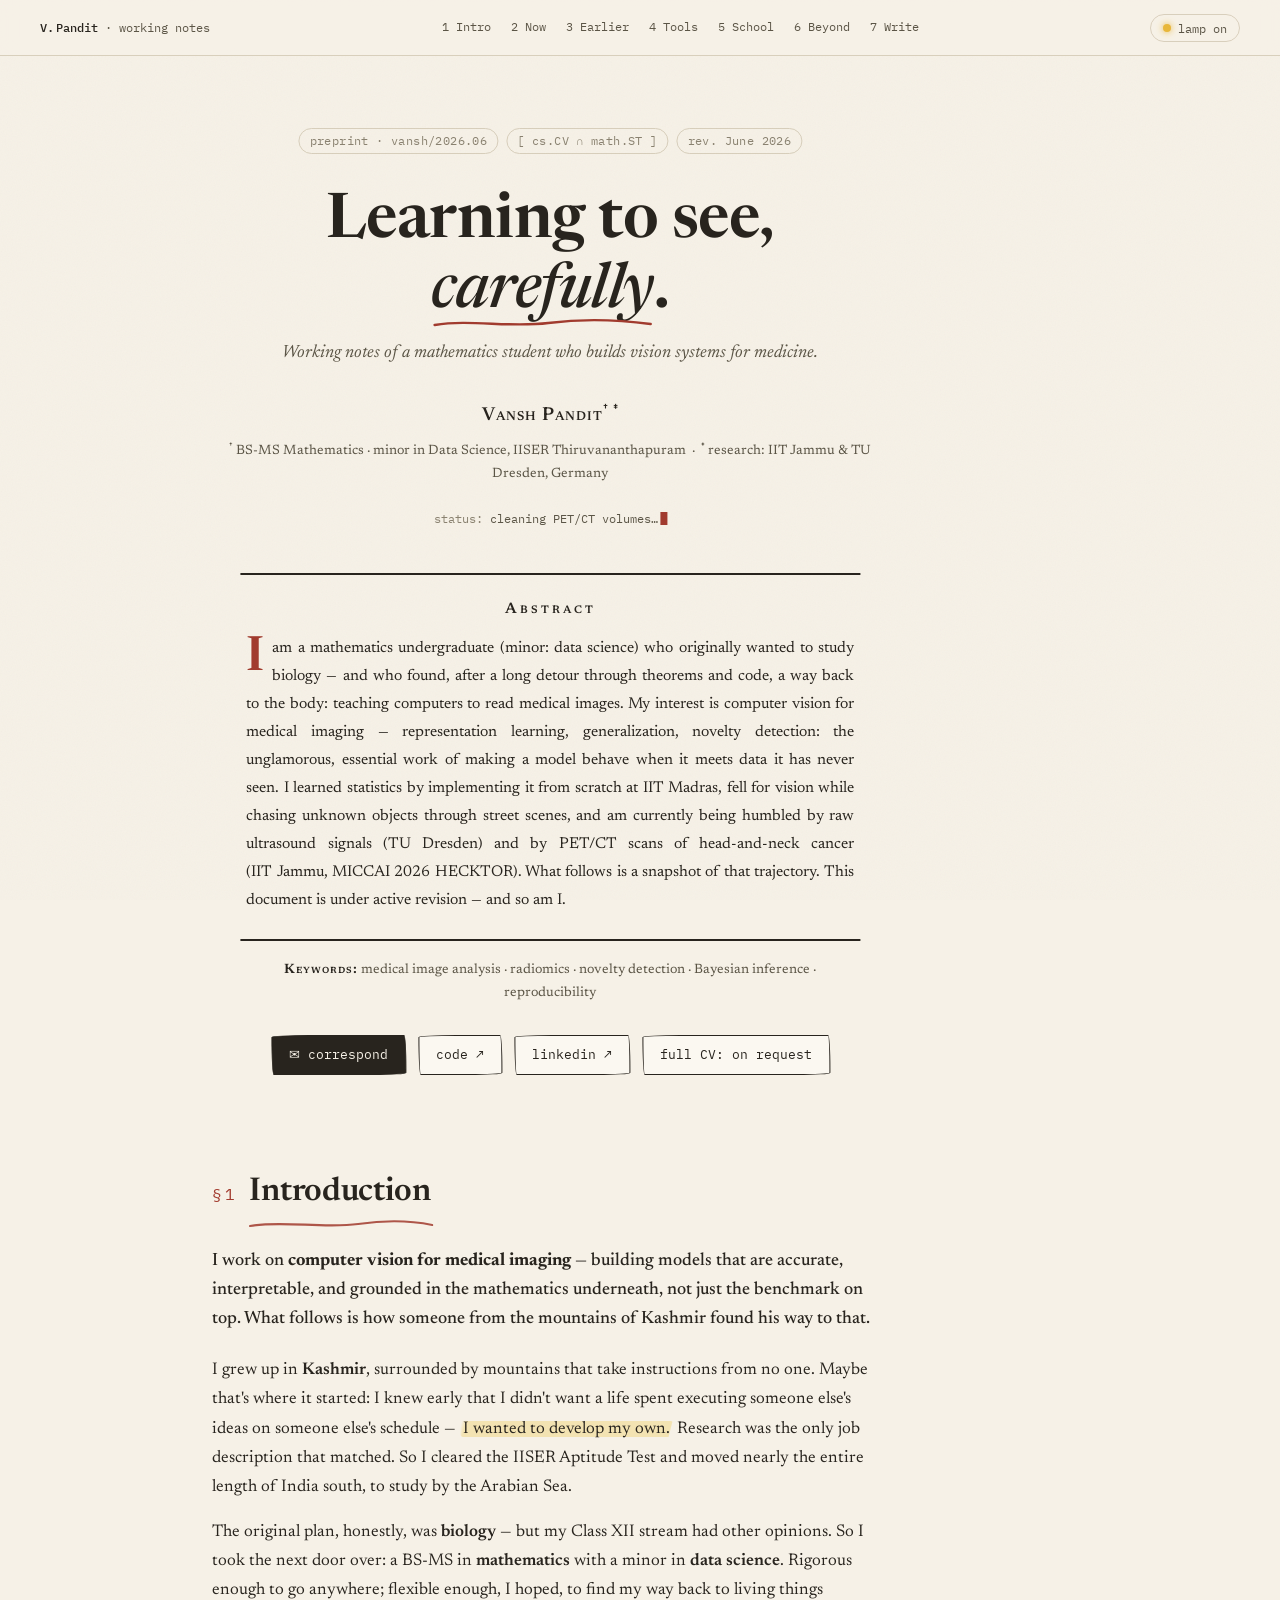
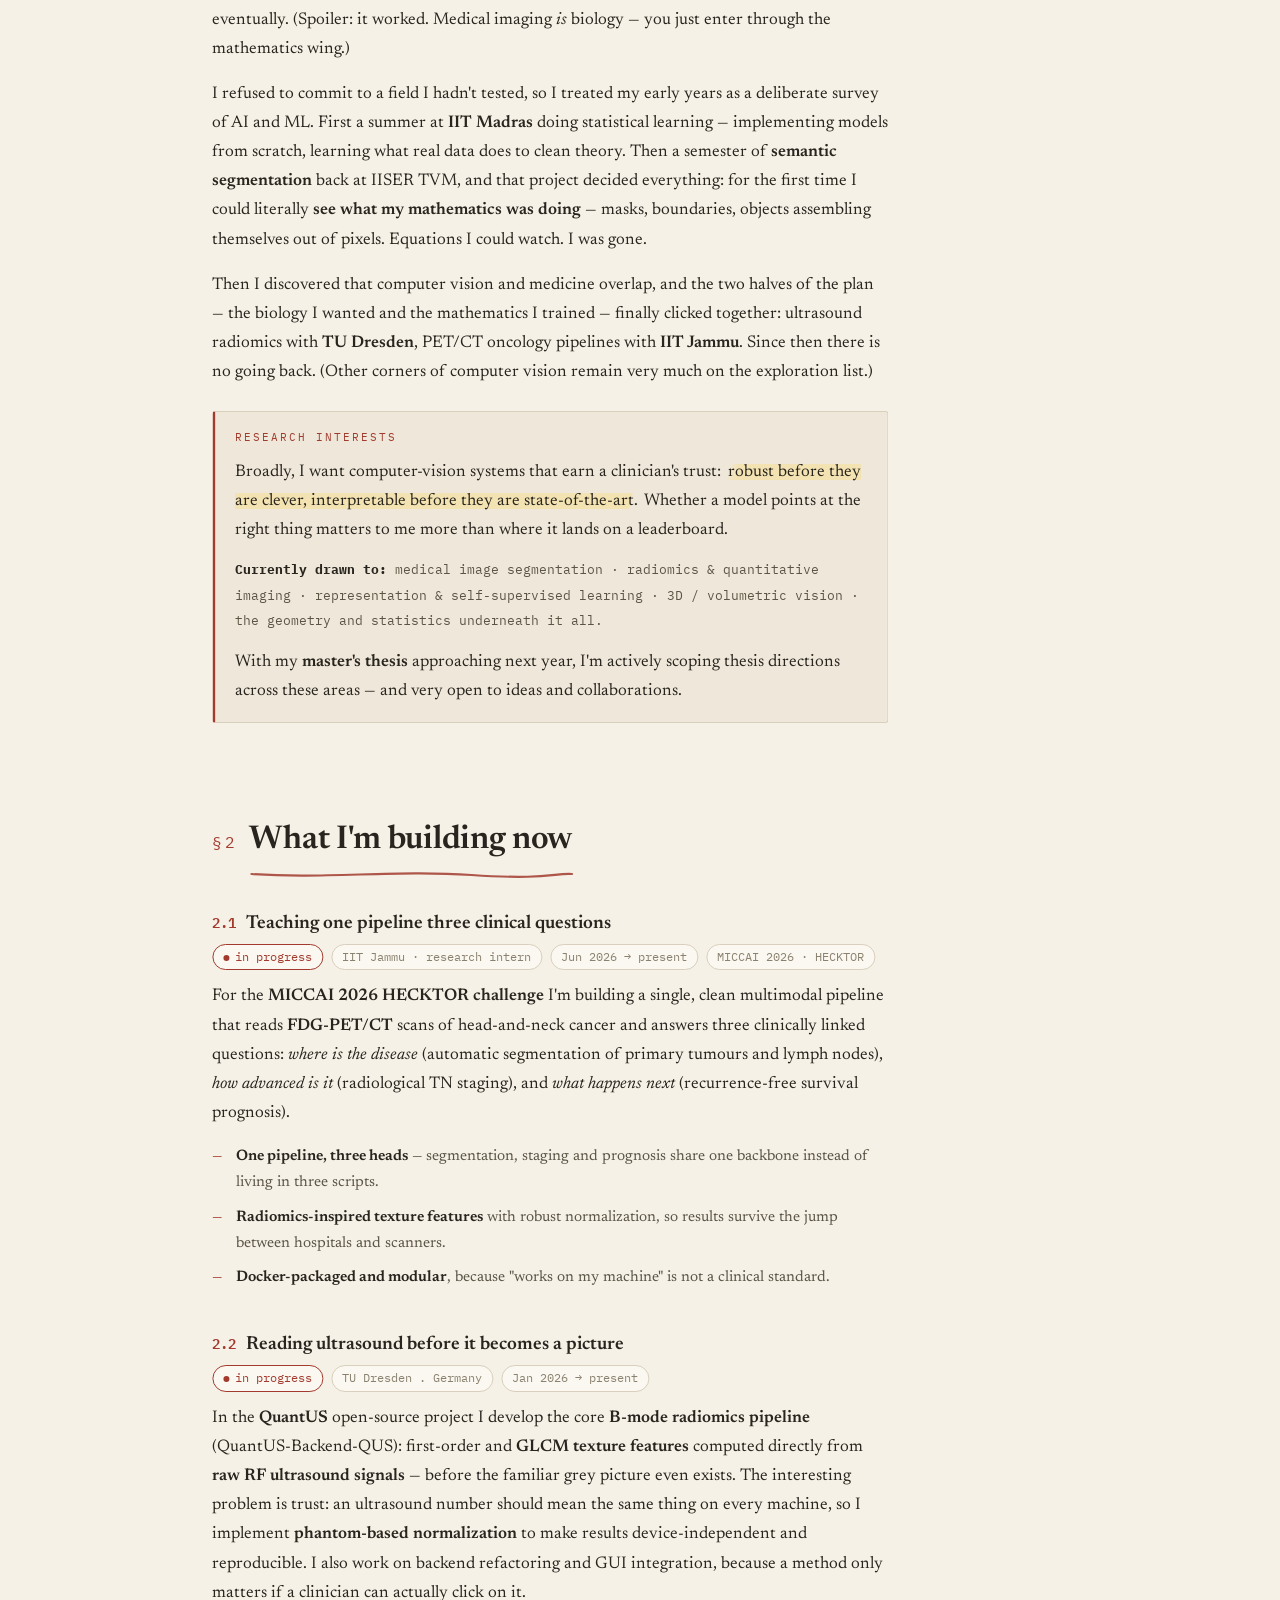
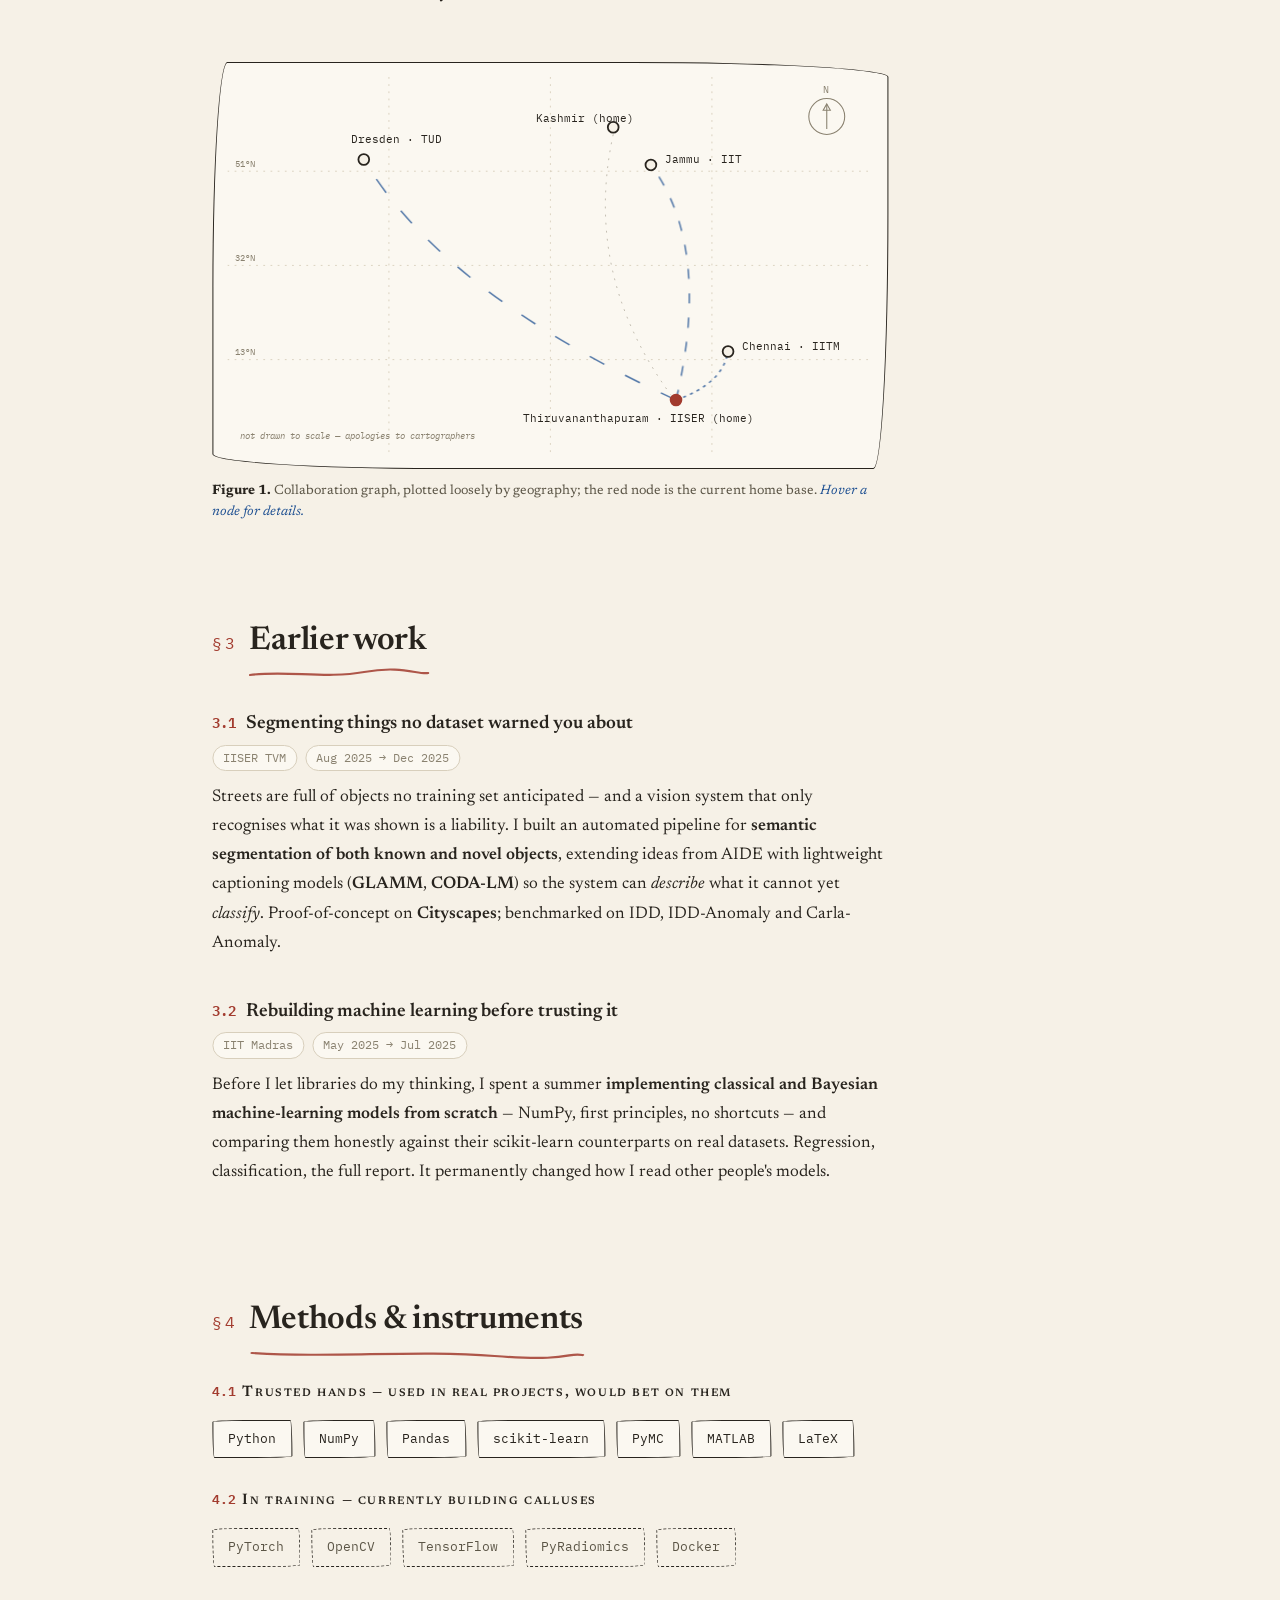
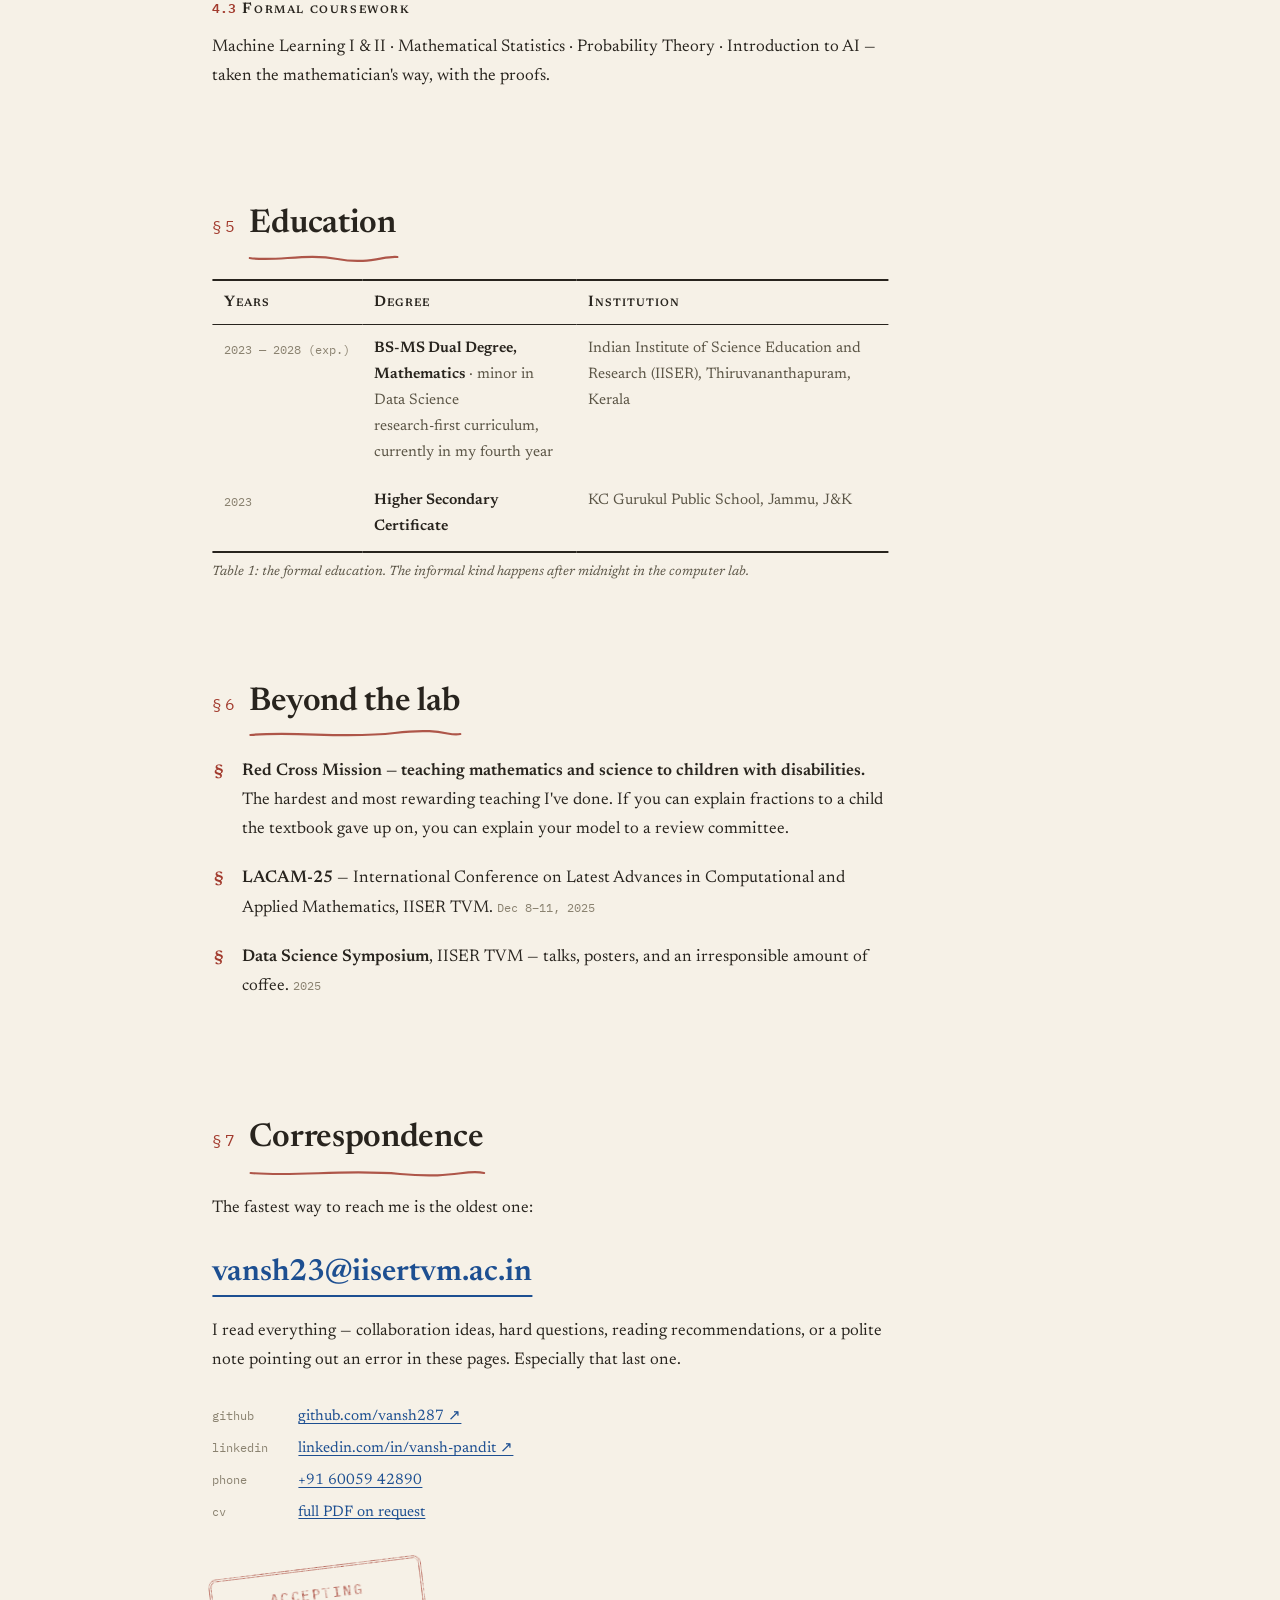
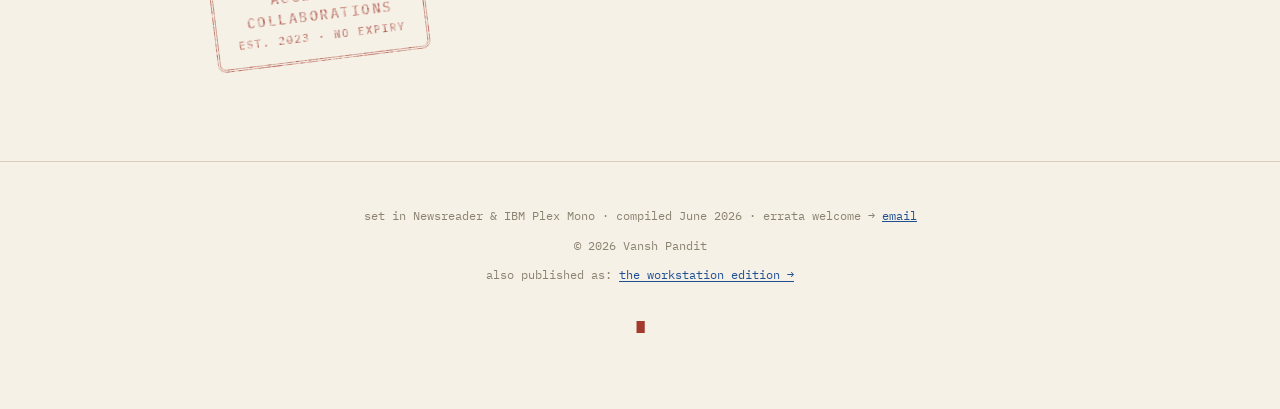
==== commit ab885565: "Update to fourth year; note upcoming master thesis search - Year wording bumped to fourth year acros" ====
--- a/index.html
+++ b/index.html
@@ -543,6 +543,8 @@
         <p class="kw"><b>Currently drawn to:</b> medical image segmentation · radiomics &amp; quantitative
         imaging · representation &amp; self-supervised learning · 3D / volumetric vision · the geometry and
         statistics underneath it all.</p>
+        <p class="body" style="margin:14px 0 0">With my <b>master's thesis</b> approaching next year, I'm
+        actively scoping thesis directions across these areas — and very open to ideas and collaborations.</p>
       </div>
     </div>
   </section>
@@ -702,7 +704,7 @@
       <tbody>
         <tr>
           <td>2023 — 2028 (exp.)</td>
-          <td><b>BS-MS Dual Degree, Mathematics</b> · minor in Data Science<br/>research-first curriculum, currently in my third year</td>
+          <td><b>BS-MS Dual Degree, Mathematics</b> · minor in Data Science<br/>research-first curriculum, currently in my fourth year</td>
           <td>Indian Institute of Science Education and Research (IISER), Thiruvananthapuram, Kerala</td>
         </tr>
         <tr>
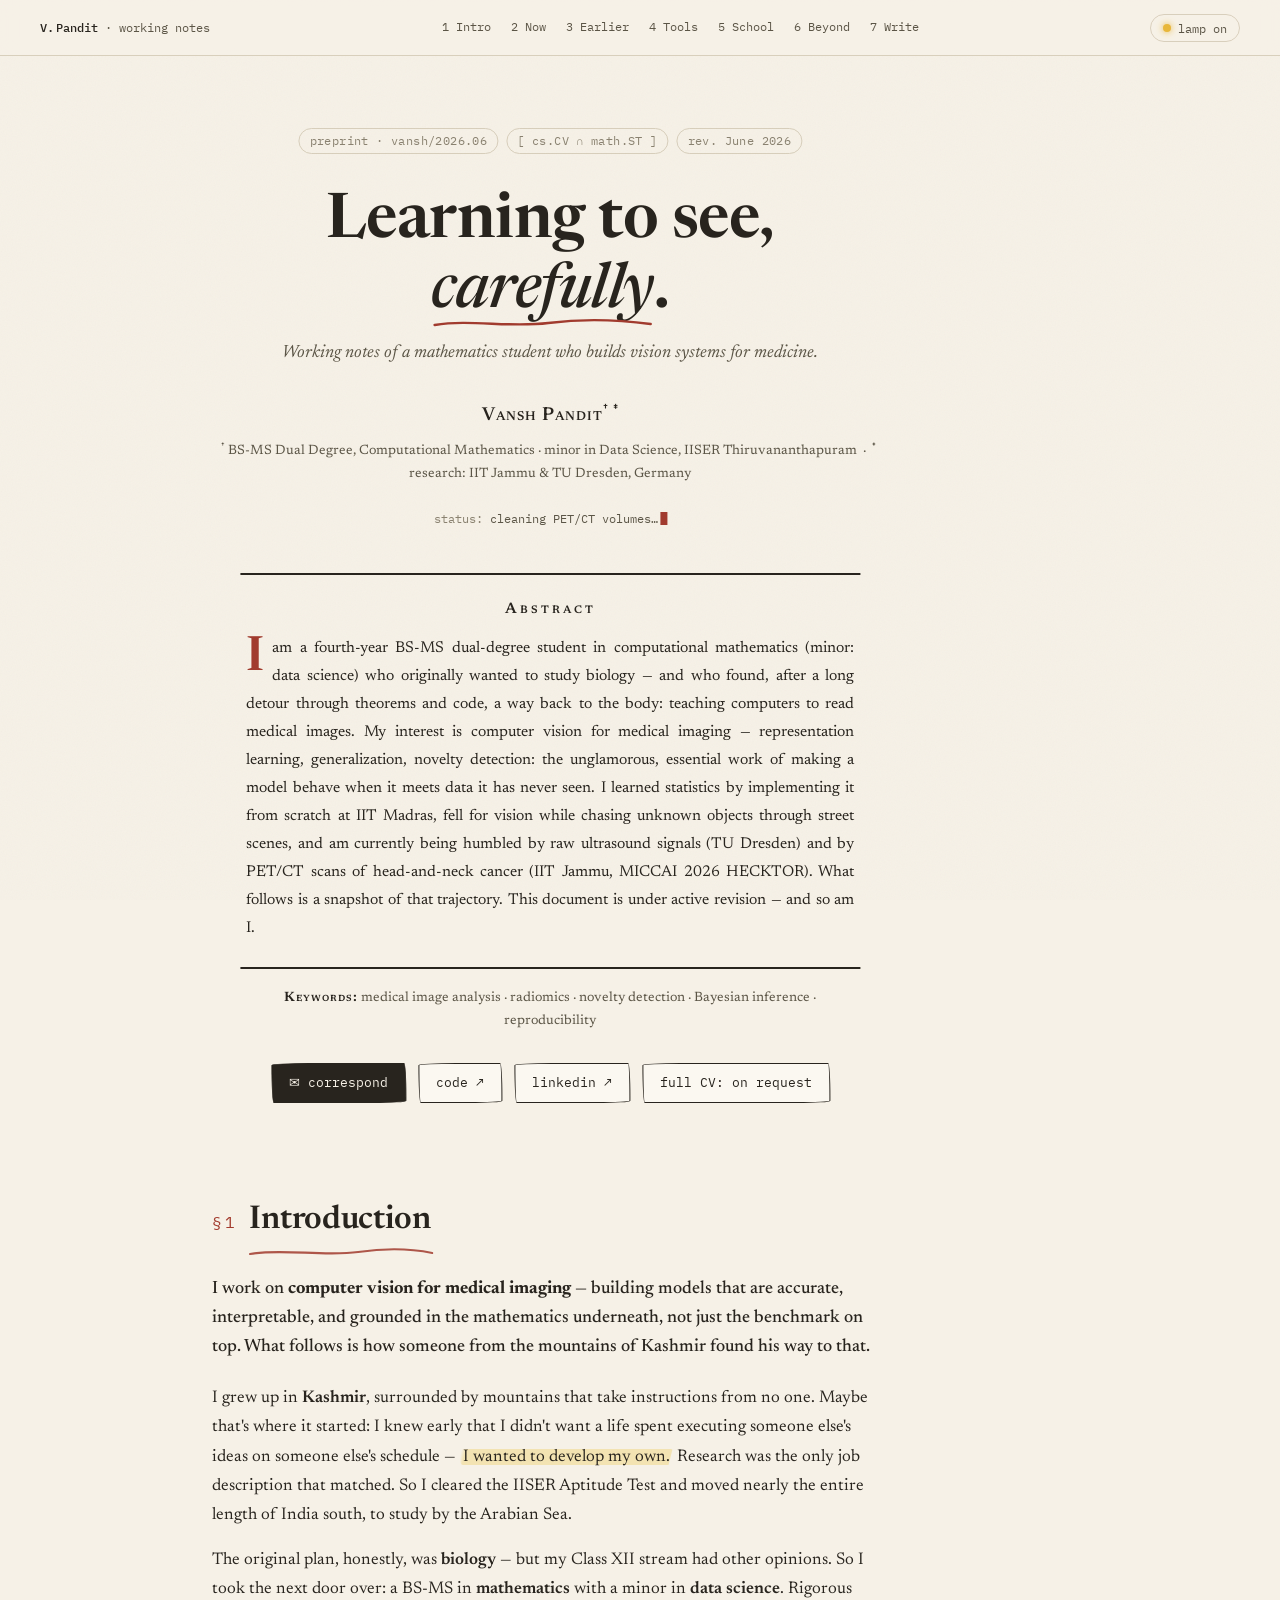
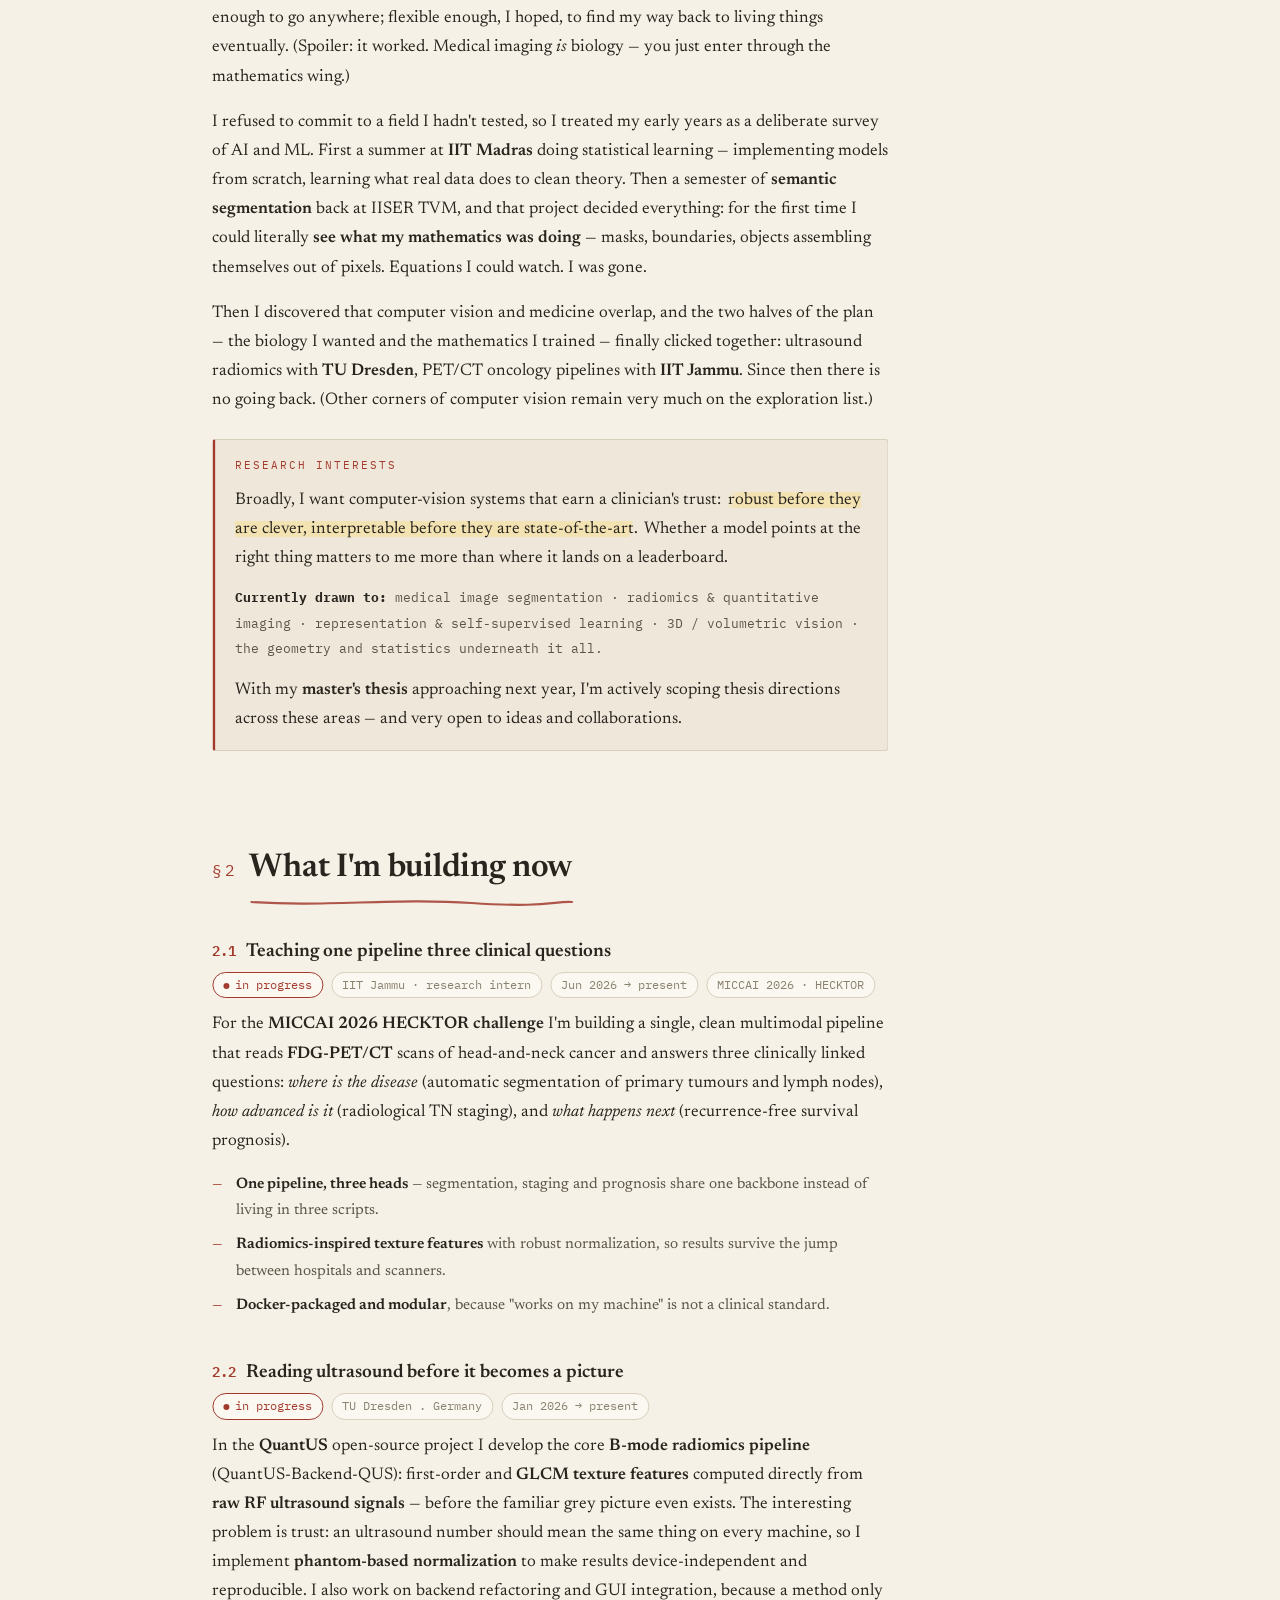
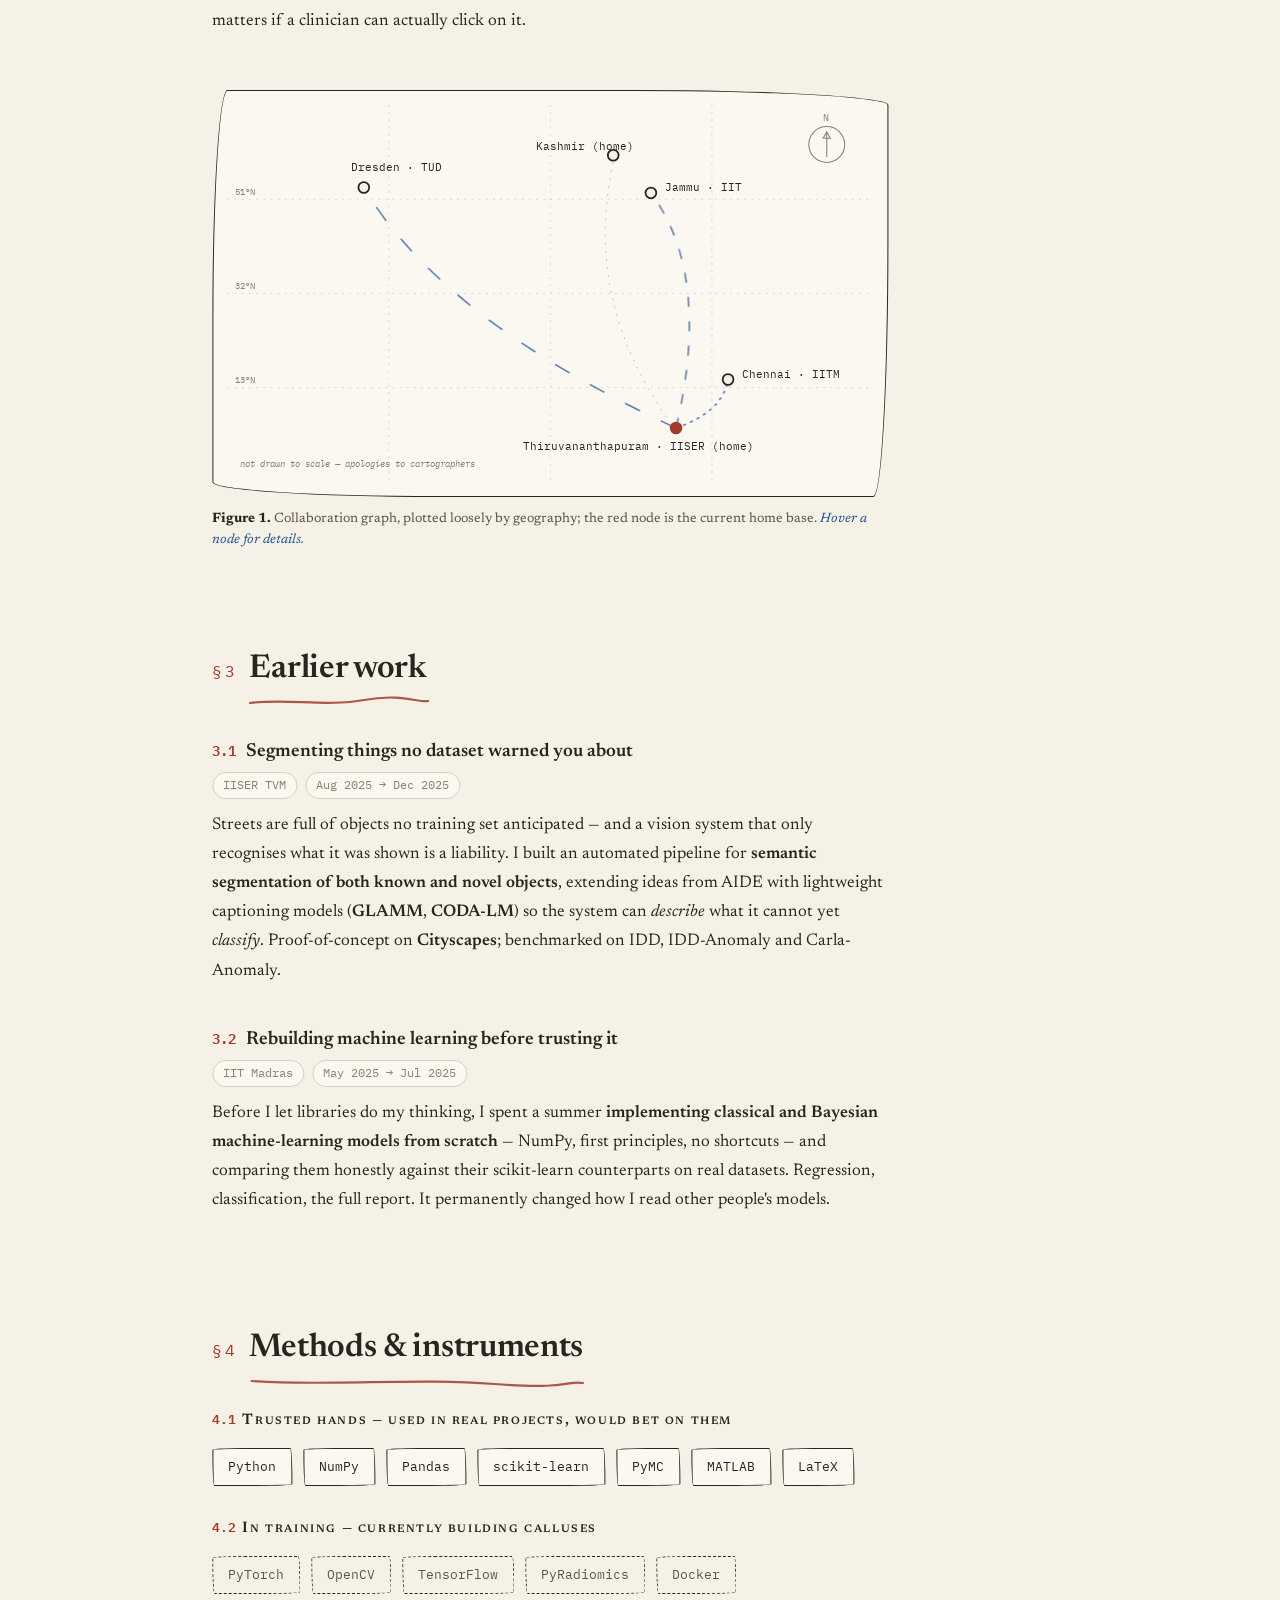
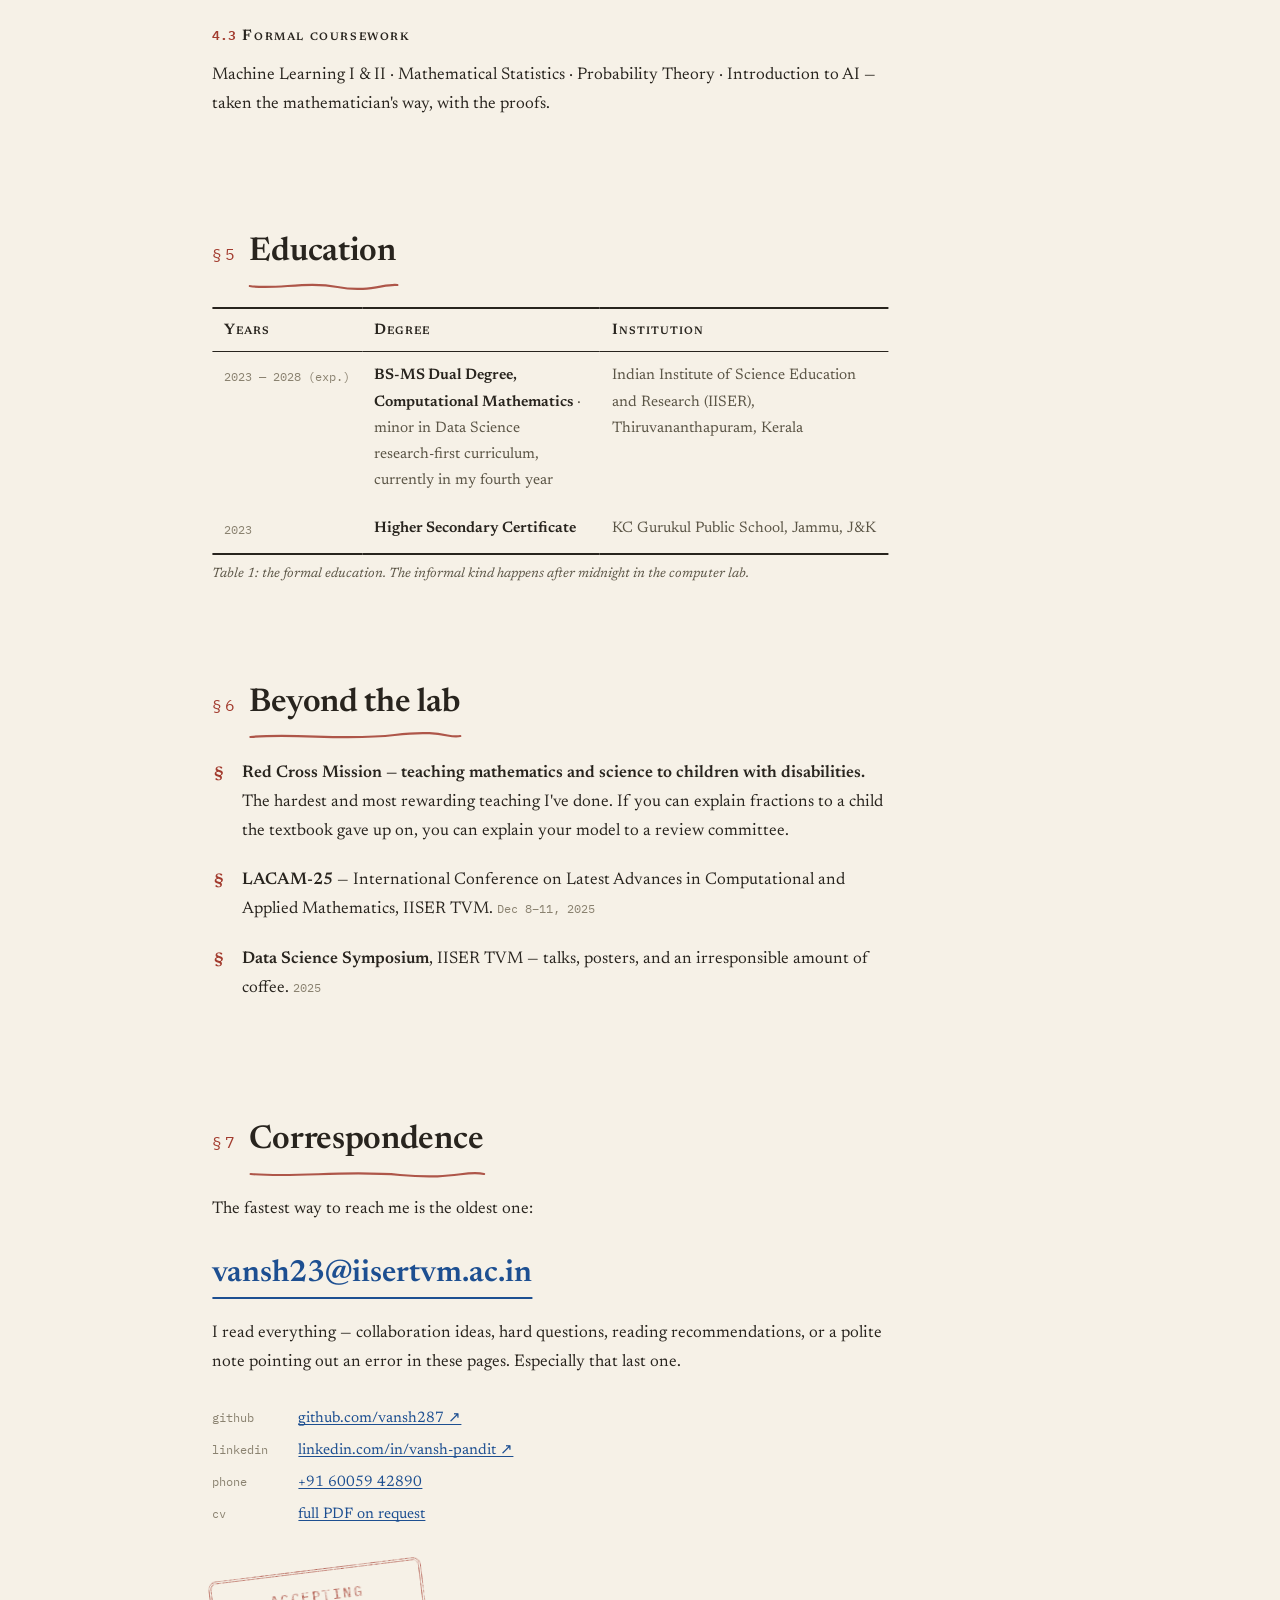
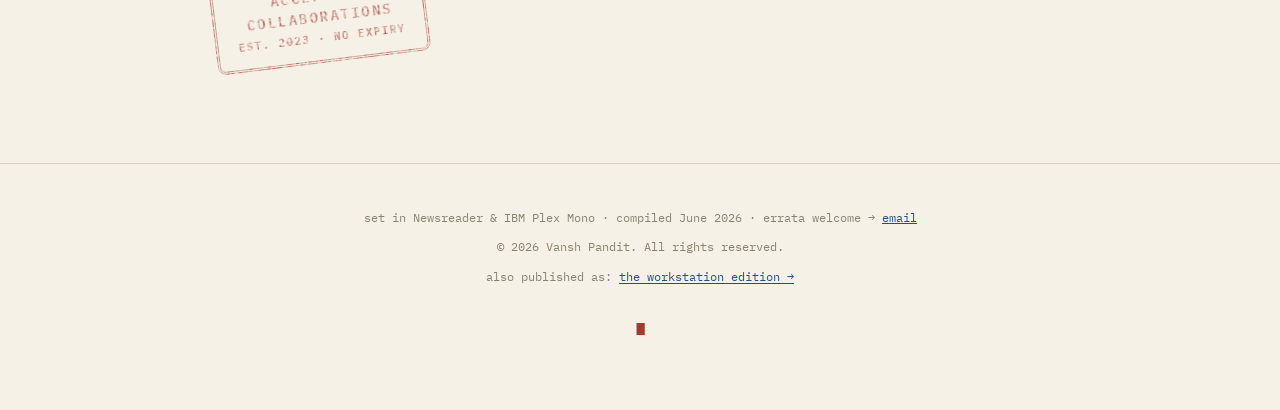
==== commit 810a2780: "Add license/copyright notice; note BS-MS dual degree in computational mathematics - Add LICENSE (all" ====
--- a/index.html
+++ b/index.html
@@ -30,7 +30,7 @@
   "url": "https://vansh287.github.io/portfolio/",
   "image": "https://vansh287.github.io/portfolio/og-image.png",
   "jobTitle": "Computer Vision and Medical Imaging Researcher",
-  "description": "BS-MS Mathematics student at IISER Thiruvananthapuram working in computer vision, medical image analysis, and quantitative imaging.",
+  "description": "Fourth-year BS-MS dual-degree student in computational mathematics at IISER Thiruvananthapuram working in computer vision, medical image analysis, and quantitative imaging.",
   "affiliation": { "@type": "CollegeOrUniversity", "name": "IISER Thiruvananthapuram" },
   "knowsAbout": ["Computer Vision","Medical Image Analysis","Quantitative Imaging","Radiomics","Image Segmentation","Machine Learning","Mathematics"],
   "sameAs": ["https://github.com/vansh287","https://www.linkedin.com/in/vansh-pandit-884046272/"]
@@ -472,7 +472,7 @@
     <div class="author">
       <div class="nm">Vansh Pandit<sup>†&thinsp;‡</sup></div>
       <div class="affil">
-        <sup>†</sup>&thinsp;BS-MS Mathematics · minor in Data Science, IISER Thiruvananthapuram &nbsp;·&nbsp;
+        <sup>†</sup>&thinsp;BS-MS Dual Degree, Computational Mathematics · minor in Data Science, IISER Thiruvananthapuram &nbsp;·&nbsp;
         <sup>‡</sup>&thinsp;research: IIT Jammu &amp; TU Dresden, Germany
       </div>
     </div>
@@ -481,8 +481,8 @@
 
     <div class="abstract rv">
       <h3>Abstract</h3>
-      <p>I am a mathematics undergraduate (minor: data science) who originally wanted to study
-      biology — and who found, after a long detour through theorems and code, a way back to the body:
+      <p>I am a fourth-year BS-MS dual-degree student in computational mathematics (minor: data
+      science) who originally wanted to study biology — and who found, after a long detour through theorems and code, a way back to the body:
       teaching computers to read medical images. My interest is computer vision for medical imaging —
       representation learning, generalization, novelty detection: the unglamorous, essential work of
       making a model behave when it meets data it has never seen. I learned statistics by implementing
@@ -704,7 +704,7 @@
       <tbody>
         <tr>
           <td>2023 — 2028 (exp.)</td>
-          <td><b>BS-MS Dual Degree, Mathematics</b> · minor in Data Science<br/>research-first curriculum, currently in my fourth year</td>
+          <td><b>BS-MS Dual Degree, Computational Mathematics</b> · minor in Data Science<br/>research-first curriculum, currently in my fourth year</td>
           <td>Indian Institute of Science Education and Research (IISER), Thiruvananthapuram, Kerala</td>
         </tr>
         <tr>
@@ -765,7 +765,7 @@
 
 <footer class="colophon">
   <div class="mono">set in Newsreader &amp; IBM Plex Mono · compiled June 2026 · errata welcome → <a href="mailto:vansh23@iisertvm.ac.in?subject=Erratum">email</a></div>
-  <div class="mono">© <span id="yr"></span> Vansh Pandit</div>
+  <div class="mono">© <span id="yr"></span> Vansh Pandit. All rights reserved.</div>
   <div class="mono">also published as: <a href="scan.html">the workstation edition →</a></div>
   <div class="fin">∎</div>
 </footer>
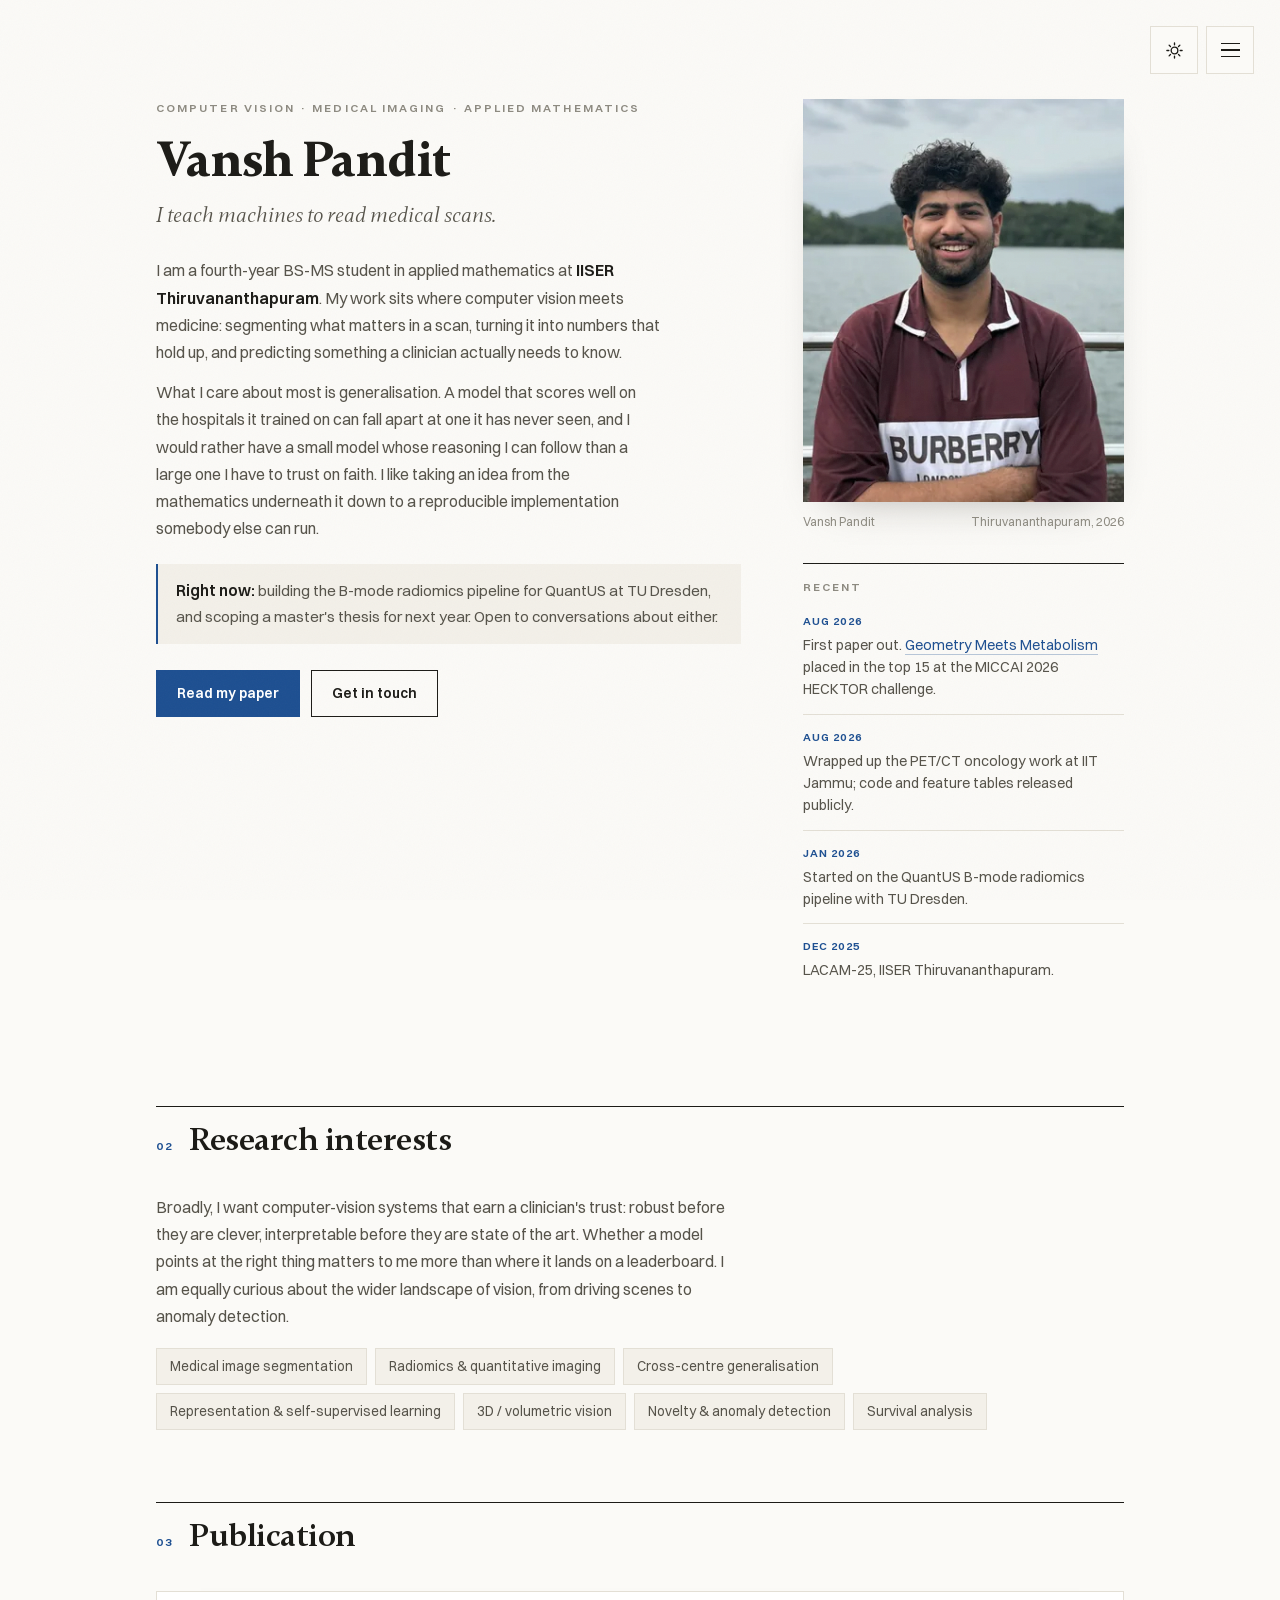
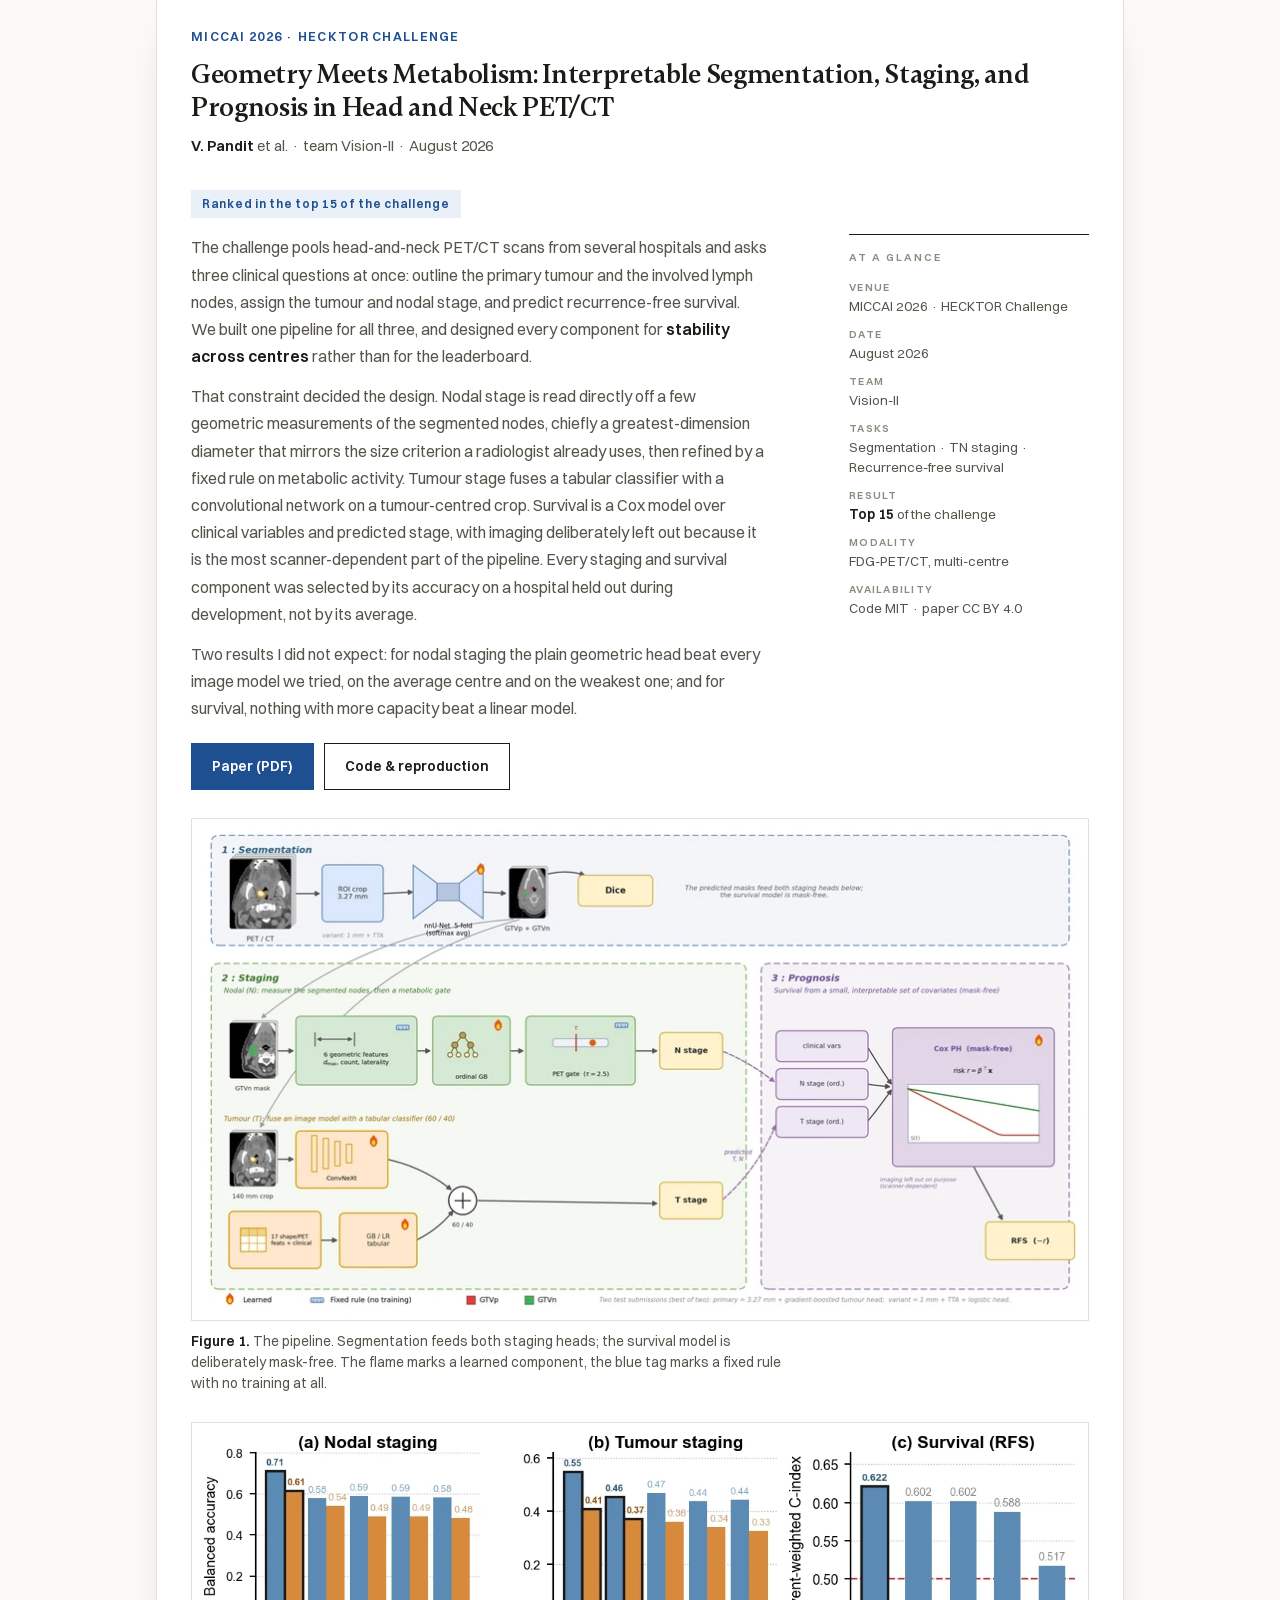
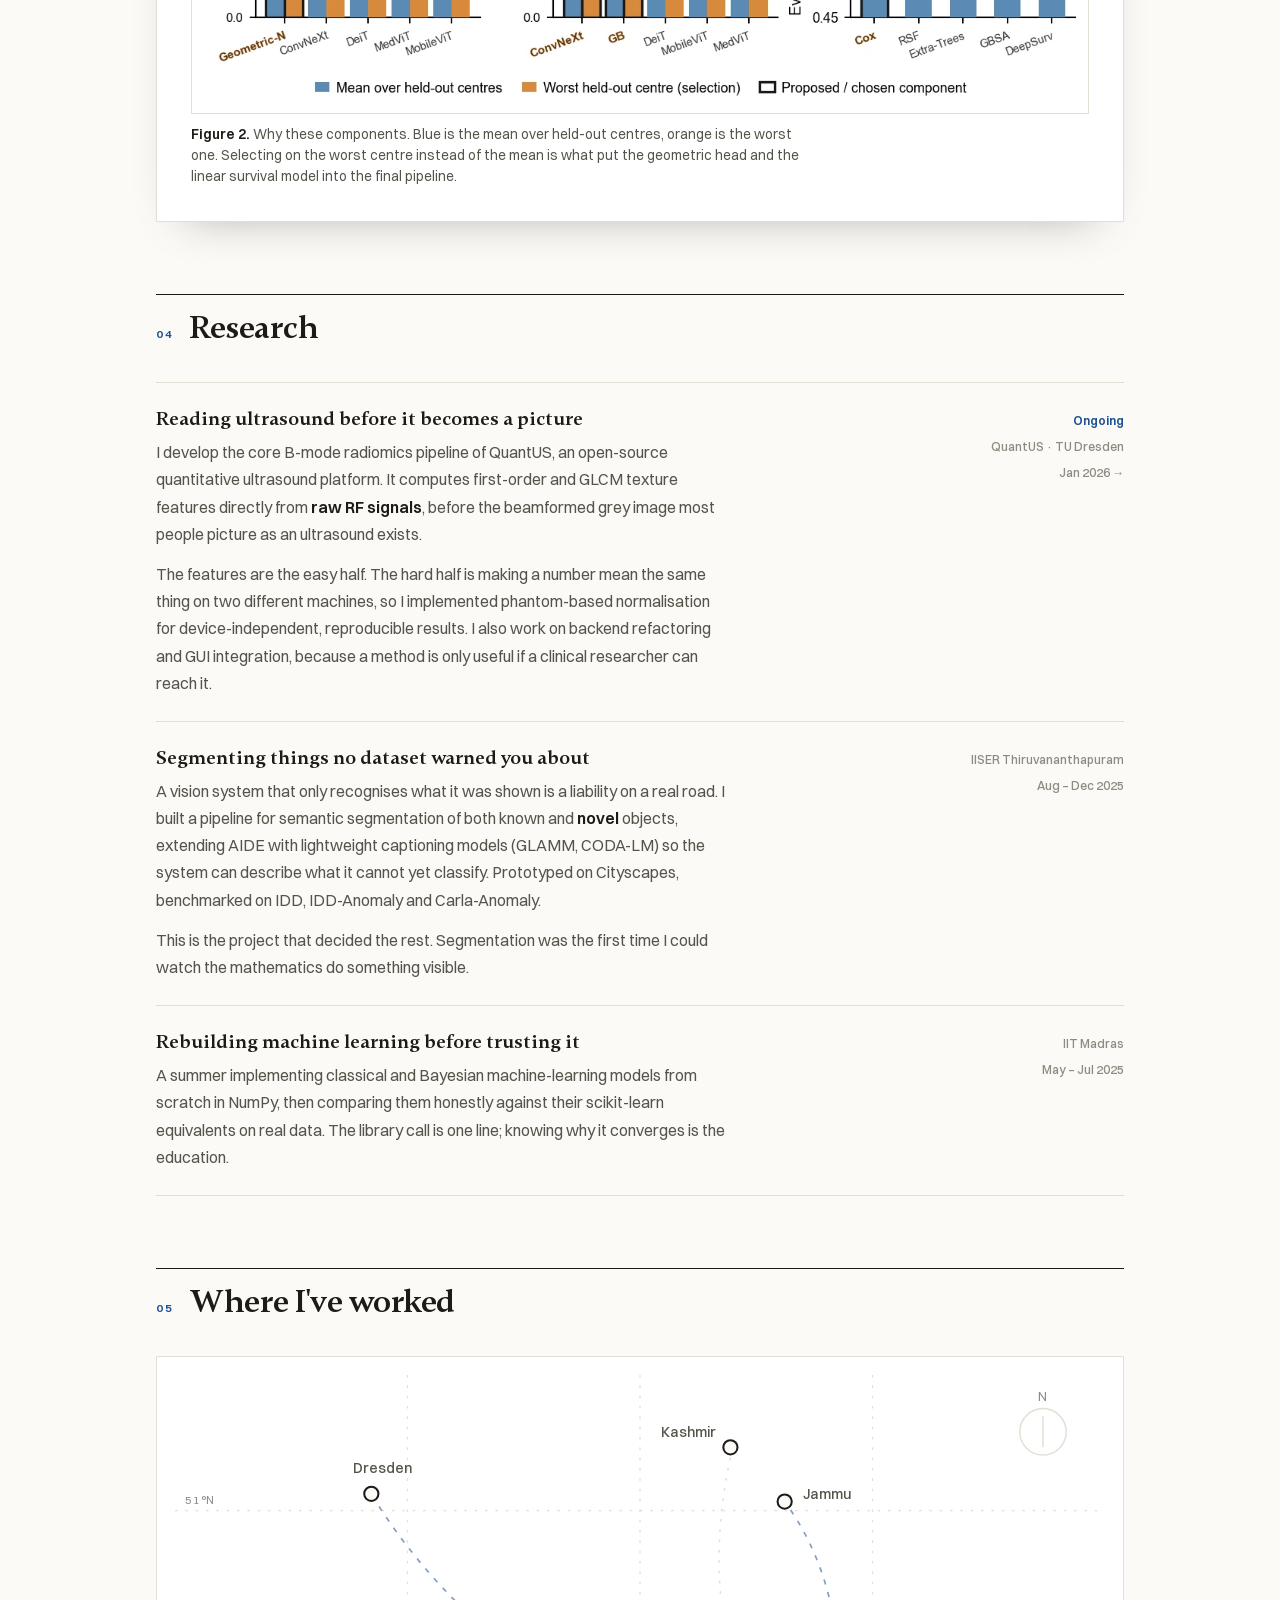
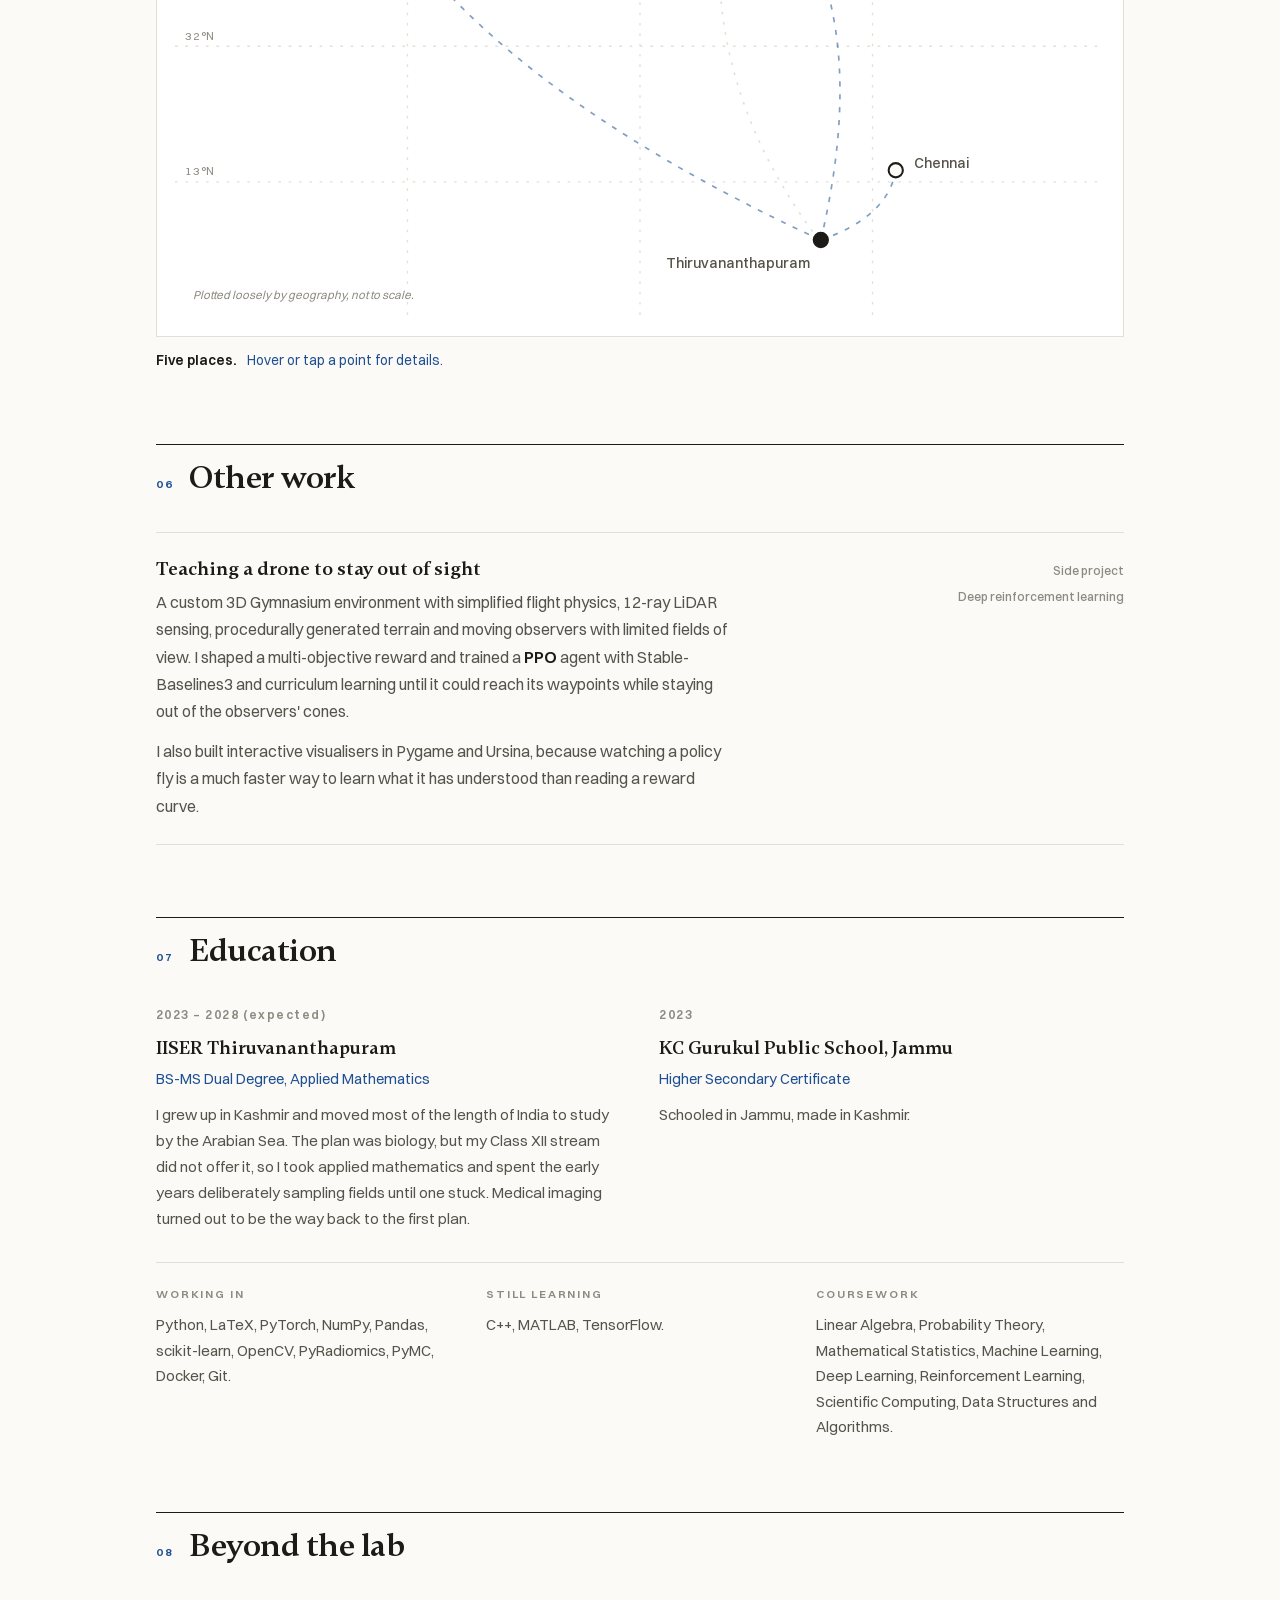
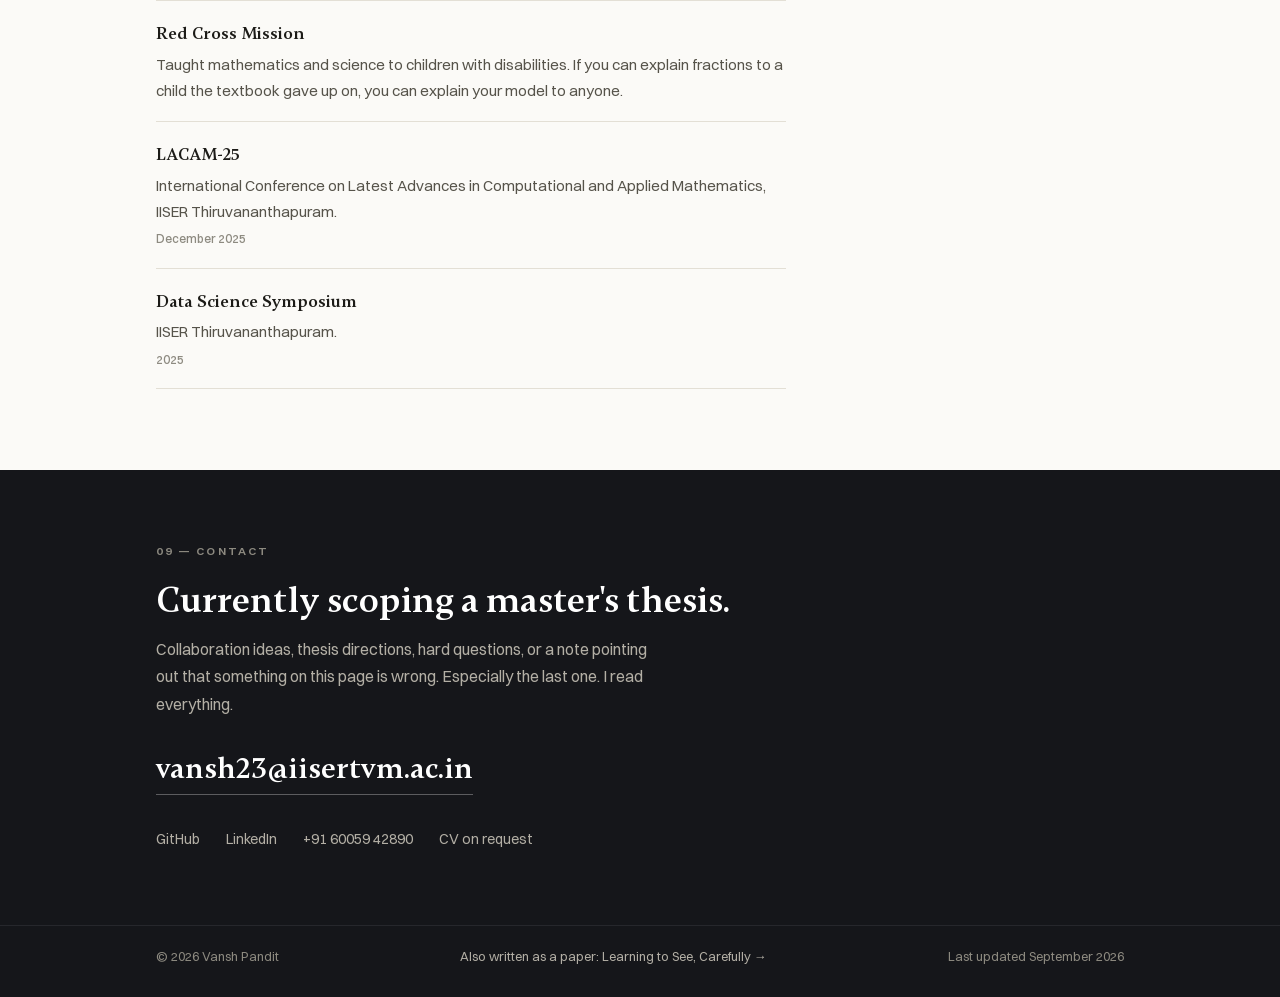
==== commit 03ad4d42: "Rebuild the site; add a content pipeline and local editor The site is now generated from site/conten" ====
--- a/index.html
+++ b/index.html
@@ -3,850 +3,1091 @@
 <head>
 <meta charset="UTF-8" />
 <meta name="viewport" content="width=device-width, initial-scale=1.0" />
-<title>Vansh Pandit — Learning to See, Carefully</title>
-<meta name="description" content="Working notes of Vansh Pandit — a mathematics student at IISER Thiruvananthapuram building vision systems for medicine. Radiomics, PET/CT, novelty detection, Bayesian statistics." />
+<title>Vansh Pandit — Computer vision for medical imaging</title>
+<meta name="description" content="Vansh Pandit — BS-MS student in applied mathematics at IISER Thiruvananthapuram working on computer vision for medical imaging: segmentation, radiomics and outcome prediction from PET/CT and ultrasound." />
 <meta name="author" content="Vansh Pandit" />
-<meta name="theme-color" content="#f6f1e7" />
+<meta name="theme-color" content="#fbfaf7" media="(prefers-color-scheme: light)" />
+<meta name="theme-color" content="#14151a" media="(prefers-color-scheme: dark)" />
 <meta name="robots" content="index, follow" />
+<script>
+/* set the theme before first paint so there is no flash */
+document.documentElement.classList.add('js');
+(function(){try{var t=localStorage.getItem('theme');
+if(t==='dark'||t==='light')document.documentElement.setAttribute('data-theme',t);}catch(e){}})();
+</script>
 <link rel="canonical" href="https://vansh287.github.io/portfolio/" />
-<meta property="og:type" content="website" />
+
+<meta property="og:type" content="profile" />
 <meta property="og:site_name" content="Vansh Pandit" />
-<meta property="og:title" content="Vansh Pandit — Learning to see, carefully" />
-<meta property="og:description" content="Computer vision and medical imaging research, projects, and skills — by a mathematics student at IISER Thiruvananthapuram." />
+<meta property="og:title" content="Vansh Pandit — Computer vision for medical imaging" />
+<meta property="og:description" content="Segmentation, radiomics and outcome prediction from PET/CT and ultrasound. MICCAI 2026 HECKTOR, QuantUS, IISER Thiruvananthapuram." />
 <meta property="og:url" content="https://vansh287.github.io/portfolio/" />
 <meta property="og:image" content="https://vansh287.github.io/portfolio/og-image.png" />
 <meta property="og:image:width" content="1200" />
 <meta property="og:image:height" content="630" />
-<meta property="og:image:alt" content="Vansh Pandit — computer vision, medical imaging, mathematics" />
+<meta property="og:image:alt" content="Vansh Pandit — computer vision for medical imaging" />
 <meta name="twitter:card" content="summary_large_image" />
-<meta name="twitter:title" content="Vansh Pandit — Learning to see, carefully" />
-<meta name="twitter:description" content="Computer vision and medical imaging research, projects, and skills." />
+<meta name="twitter:title" content="Vansh Pandit — Computer vision for medical imaging" />
+<meta name="twitter:description" content="Segmentation, radiomics and outcome prediction from PET/CT and ultrasound. MICCAI 2026 HECKTOR, QuantUS, IISER Thiruvananthapuram." />
 <meta name="twitter:image" content="https://vansh287.github.io/portfolio/og-image.png" />
+
+<link rel="preload" href="fonts/gambetta-700.woff2" as="font" type="font/woff2" crossorigin />
+<link rel="preload" href="fonts/switzer-400.woff2" as="font" type="font/woff2" crossorigin />
+
 <script type="application/ld+json">
 {
   "@context": "https://schema.org",
-  "@type": "Person",
-  "name": "Vansh Pandit",
-  "url": "https://vansh287.github.io/portfolio/",
-  "image": "https://vansh287.github.io/portfolio/og-image.png",
-  "jobTitle": "Computer Vision and Medical Imaging Researcher",
-  "description": "Fourth-year BS-MS dual-degree student in computational mathematics at IISER Thiruvananthapuram working in computer vision, medical image analysis, and quantitative imaging.",
-  "affiliation": { "@type": "CollegeOrUniversity", "name": "IISER Thiruvananthapuram" },
-  "knowsAbout": ["Computer Vision","Medical Image Analysis","Quantitative Imaging","Radiomics","Image Segmentation","Machine Learning","Mathematics"],
-  "sameAs": ["https://github.com/vansh287","https://www.linkedin.com/in/vansh-pandit-884046272/"]
+  "@graph": [
+    {
+      "@type": "ScholarlyArticle",
+      "name": "Geometry Meets Metabolism: Interpretable Segmentation, Staging, and Prognosis in Head and Neck PET/CT",
+      "author": {
+        "@type": "Person",
+        "name": "Vansh Pandit",
+        "url": "https://vansh287.github.io/portfolio/"
+      },
+      "datePublished": "2026-08-09",
+      "inLanguage": "en",
+      "license": "https://creativecommons.org/licenses/by/4.0/",
+      "isPartOf": {
+        "@type": "PublicationEvent",
+        "name": "MICCAI 2026 HECKTOR Challenge"
+      },
+      "keywords": [
+        "Head and neck cancer",
+        "PET/CT",
+        "Tumour segmentation",
+        "TNM staging",
+        "Survival analysis",
+        "Interpretable models",
+        "Cross-centre generalisation"
+      ],
+      "codeRepository": "https://github.com/vansh287/HECKTOR2026-VisionII",
+      "url": "https://github.com/vansh287/HECKTOR2026-VisionII/blob/main/paper/HECKTOR_16.pdf"
+    },
+    {
+      "@type": "Person",
+      "name": "Vansh Pandit",
+      "url": "https://vansh287.github.io/portfolio/",
+      "image": "https://vansh287.github.io/portfolio/img/vansh.jpg",
+      "jobTitle": "Student researcher, computer vision and medical image analysis",
+      "description": "BS-MS student in applied mathematics at IISER Thiruvananthapuram working on computer vision for medical imaging.",
+      "affiliation": {
+        "@type": "CollegeOrUniversity",
+        "name": "IISER Thiruvananthapuram"
+      },
+      "knowsAbout": [
+        "Computer Vision",
+        "Medical Image Analysis",
+        "Image Segmentation",
+        "Radiomics",
+        "Quantitative Ultrasound",
+        "Survival Analysis",
+        "Reinforcement Learning",
+        "Applied Mathematics"
+      ],
+      "sameAs": [
+        "https://github.com/vansh287",
+        "https://www.linkedin.com/in/vansh-pandit-884046272/"
+      ]
+    }
+  ]
 }
 </script>
-<script>document.documentElement.classList.add('js');
-(function(){try{var t=localStorage.getItem('lamp');if(t==='dark')document.documentElement.setAttribute('data-theme','dark');}catch(e){}})();</script>
-<link rel="preconnect" href="https://fonts.googleapis.com" />
-<link rel="preconnect" href="https://fonts.gstatic.com" crossorigin />
-<link href="https://fonts.googleapis.com/css2?family=Newsreader:ital,opsz,wght@0,6..72,400;0,6..72,500;0,6..72,600;0,6..72,700;1,6..72,400;1,6..72,500&family=IBM+Plex+Mono:ital,wght@0,400;0,500;1,400&display=swap" rel="stylesheet" />
-<link rel="icon" href="data:image/svg+xml,<svg xmlns='http://www.w3.org/2000/svg' viewBox='0 0 100 100'><rect width='100' height='100' rx='24' fill='%2328241e'/><circle cx='50' cy='50' r='26' fill='none' stroke='%23f6f1e7' stroke-width='6'/><path d='M50 8V22 M50 78V92 M8 50H22 M78 50H92' stroke='%23f6f1e7' stroke-width='6' stroke-linecap='round'/><circle cx='50' cy='50' r='7' fill='%23a23b2e'/></svg>" />
+
+<link rel="icon" href="data:image/svg+xml,<svg xmlns='http://www.w3.org/2000/svg' viewBox='0 0 100 100'><rect width='100' height='100' rx='16' fill='%231c1b17'/><text x='50' y='68' font-family='Georgia,serif' font-size='54' font-weight='700' fill='%23fbfaf7' text-anchor='middle'>V</text></svg>" />
+
 <style>
-/* ================= paper & ink ================= */
+/* ===========================================================
+   Gambetta (headings) + Switzer (text) — Indian Type Foundry,
+   self-hosted. Warm white, ink, one blue accent.
+   =========================================================== */
+@font-face{font-family:Gambetta;src:url('fonts/gambetta-400.woff2') format('woff2');font-weight:400;font-style:normal;font-display:swap}
+@font-face{font-family:Gambetta;src:url('fonts/gambetta-400-italic.woff2') format('woff2');font-weight:400;font-style:italic;font-display:swap}
+@font-face{font-family:Gambetta;src:url('fonts/gambetta-600.woff2') format('woff2');font-weight:600;font-style:normal;font-display:swap}
+@font-face{font-family:Gambetta;src:url('fonts/gambetta-700.woff2') format('woff2');font-weight:700;font-style:normal;font-display:swap}
+@font-face{font-family:Switzer;src:url('fonts/switzer-400.woff2') format('woff2');font-weight:400;font-style:normal;font-display:swap}
+@font-face{font-family:Switzer;src:url('fonts/switzer-500.woff2') format('woff2');font-weight:500;font-style:normal;font-display:swap}
+@font-face{font-family:Switzer;src:url('fonts/switzer-600.woff2') format('woff2');font-weight:600;font-style:normal;font-display:swap}
+
+/* ---------- light (default) ---------- */
 :root{
-  --paper:#f6f1e7;
-  --paper-deep:#efe8da;
-  --ink:#28241e;
-  --ink-soft:#5b5546;
-  --faint:#8a8270;
-  --rule:#d8cfbc;
-  --pen:#1d4f91;          /* ballpoint blue */
-  --red:#a23b2e;          /* red pen */
-  --hl:#f3e3b2;           /* highlighter */
-  --box:#fbf8f1;
-  --serif:'Newsreader',Georgia,serif;
-  --mono:'IBM Plex Mono',Consolas,monospace;
-  --mw:215px;             /* margin-note width */
-}
-[data-theme="dark"]{
-  --paper:#191512;
-  --paper-deep:#14110e;
-  --ink:#e9e1d2;
-  --ink-soft:#b0a68f;
-  --faint:#7d745f;
-  --rule:#3a342b;
-  --pen:#8db1e8;
-  --red:#d97862;
-  --hl:#4a3f22;
-  --box:#211c17;
-}
+  color-scheme:light;
+  --paper:#fbfaf7;
+  --paper2:#f3f0e9;
+  --card:#ffffff;
+  --ink:#1c1b17;
+  --ink2:#56534a;
+  --faint:#8d8a80;
+  --rule:#e3dfd5;
+  --accent:#1d4f91;
+  --accent-2:#163d70;
+  --accent-tint:#eaf0f7;
+  --on-accent:#ffffff;
+
+  --band:#15161a;          /* contact + footer band */
+  --band-ink:#ffffff;
+  --band-ink2:#b3afa5;
+  --band-faint:#8d8a80;
+  --band-rule:#26272c;
+  --band-link:#9dc0ee;
+
+  --shadow:0 20px 44px -30px rgba(28,27,23,.42);
+  --grain:.032;
+
+  --serif:Gambetta,Georgia,'Times New Roman',serif;
+  --sans:Switzer,'Helvetica Neue',Arial,sans-serif;
+
+  --pad:clamp(20px,4.5vw,56px);
+  --maxw:1080px;
+}
+
+/* ---------- dark tokens, shared by the toggle and the system default ---------- */
+:root[data-theme="dark"]{
+  color-scheme:dark;
+  --paper:#14151a;
+  --paper2:#1b1d24;
+  --card:#191b21;
+  --ink:#e9e7e1;
+  --ink2:#a8a59d;
+  --faint:#77746d;
+  --rule:#2a2d35;
+  --accent:#85acdf;
+  --accent-2:#a6c6ef;
+  --accent-tint:#1a2432;
+  --on-accent:#10131a;
+
+  --band:#1d2027;
+  --band-ink:#f3f1eb;
+  --band-ink2:#a8a59d;
+  --band-faint:#77746d;
+  --band-rule:#2d313a;
+  --band-link:#9dc0ee;
+
+  --shadow:0 20px 48px -26px rgba(0,0,0,.72);
+  --grain:.05;
+}
+@media (prefers-color-scheme:dark){
+  :root:not([data-theme="light"]){
+    color-scheme:dark;
+    --paper:#14151a;
+    --paper2:#1b1d24;
+    --card:#191b21;
+    --ink:#e9e7e1;
+    --ink2:#a8a59d;
+    --faint:#77746d;
+    --rule:#2a2d35;
+    --accent:#85acdf;
+    --accent-2:#a6c6ef;
+    --accent-tint:#1a2432;
+    --on-accent:#10131a;
+
+    --band:#1d2027;
+    --band-ink:#f3f1eb;
+    --band-ink2:#a8a59d;
+    --band-faint:#77746d;
+    --band-rule:#2d313a;
+    --band-link:#9dc0ee;
+
+    --shadow:0 20px 48px -26px rgba(0,0,0,.72);
+    --grain:.05;
+  }
+}
+
 *{margin:0;padding:0;box-sizing:border-box}
-html{scroll-behavior:smooth}
+html{-webkit-text-size-adjust:100%;scroll-behavior:smooth}
 body{
-  background:var(--paper);
-  color:var(--ink);
-  font-family:var(--serif);
-  font-size:1.06rem;
-  line-height:1.72;
-  transition:background .45s ease,color .45s ease;
-  overflow-x:hidden;
-}
-/* paper grain */
-body::before{
-  content:'';position:fixed;inset:0;pointer-events:none;z-index:5;
-  background-image:url("data:image/svg+xml,%3Csvg xmlns='http://www.w3.org/2000/svg' width='240' height='240'%3E%3Cfilter id='n'%3E%3CfeTurbulence type='fractalNoise' baseFrequency='0.8' numOctaves='2' stitchTiles='stitch'/%3E%3C/filter%3E%3Crect width='100%25' height='100%25' filter='url(%23n)' opacity='0.55'/%3E%3C/svg%3E");
-  opacity:.07;mix-blend-mode:multiply;
-}
-[data-theme="dark"] body::before{opacity:.10;mix-blend-mode:overlay}
-::selection{background:var(--hl)}
-
-a{color:var(--pen);text-decoration:none;background-image:linear-gradient(currentColor,currentColor);background-size:100% 1px;background-position:0 96%;background-repeat:no-repeat;transition:color .25s}
-a:hover{color:var(--red)}
-sup{font-size:.68em}
-
-/* ================= header ================= */
-#bar{position:fixed;top:0;left:0;height:2px;background:var(--red);width:0%;z-index:90}
-header.site{
-  position:sticky;top:0;z-index:80;
-  display:flex;align-items:center;justify-content:space-between;gap:14px;
-  padding:10px clamp(16px,4vw,40px);
-  background:color-mix(in srgb,var(--paper) 88%,transparent);
-  backdrop-filter:blur(8px);
-  border-bottom:1px solid var(--rule);
-  font-family:var(--mono);font-size:.78rem;
-}
-header.site .who{color:var(--ink-soft);white-space:nowrap}
-header.site .who b{color:var(--ink);font-weight:500}
-nav.toc{display:flex;gap:2px;overflow-x:auto;scrollbar-width:none;max-width:62vw}
-nav.toc::-webkit-scrollbar{display:none}
-nav.toc a{
-  color:var(--ink-soft);background:none;padding:6px 9px;border-radius:6px;white-space:nowrap;
-  border-bottom:2px solid transparent;
-}
-nav.toc a:hover{color:var(--ink);background:var(--paper-deep)}
-nav.toc a.on{color:var(--red);border-bottom-color:var(--red)}
-#lamp{
-  font-family:var(--mono);font-size:.78rem;color:var(--ink-soft);
-  background:none;border:1px solid var(--rule);border-radius:999px;
-  padding:5px 12px;cursor:pointer;white-space:nowrap;
-  transition:.3s;display:flex;align-items:center;gap:7px;
-}
-#lamp:hover{color:var(--ink);border-color:var(--faint)}
-#lamp .bulb{width:8px;height:8px;border-radius:50%;background:#e8b73a;box-shadow:0 0 7px #e8b73a;transition:.3s}
-[data-theme="dark"] #lamp .bulb{background:#4a4336;box-shadow:none}
-
-/* ================= page column ================= */
-.page{max-width:740px;margin:0 auto;padding:0 clamp(18px,4.5vw,32px)}
-@media(min-width:1180px){.page{transform:translateX(calc(var(--mw) / -2.4))}}
-
-/* ================= title block ================= */
-.titleblock{padding-top:72px;text-align:center}
-.preprint{
-  font-family:var(--mono);font-size:.72rem;color:var(--faint);letter-spacing:.4px;
-  display:flex;justify-content:center;gap:8px;flex-wrap:wrap;
-}
-.preprint .tag{border:1px solid var(--rule);border-radius:999px;padding:2px 10px}
-h1.paper-title{
-  font-size:clamp(2.3rem,6.4vw,3.9rem);font-weight:600;line-height:1.12;
-  letter-spacing:-.5px;margin:34px 0 10px;
-}
-h1 .careful{font-style:italic;font-weight:500;position:relative;white-space:nowrap}
-h1 .careful svg{position:absolute;left:0;bottom:-6px;width:100%;height:14px;overflow:visible}
-h1 .careful path{fill:none;stroke:var(--red);stroke-width:2.4;stroke-linecap:round}
-.subtitle{font-size:1.12rem;color:var(--ink-soft);font-style:italic;max-width:560px;margin:0 auto}
-.author{margin-top:30px;font-size:1.05rem}
-.author .nm{font-weight:600;font-variant:small-caps;letter-spacing:1px;font-size:1.18rem}
-.affil{font-size:.84rem;color:var(--ink-soft);margin-top:6px;line-height:1.7}
-.statusline{
-  font-family:var(--mono);font-size:.78rem;color:var(--ink-soft);
-  margin-top:22px;min-height:1.5em;
-}
-.statusline .lbl{color:var(--faint)}
-.statusline .cur{display:inline-block;width:7px;height:1em;background:var(--red);vertical-align:-2px;margin-left:2px;animation:blink 1.05s steps(1) infinite}
-@keyframes blink{50%{opacity:0}}
-
-/* abstract */
-.abstract{
-  margin:44px auto 0;max-width:620px;text-align:justify;hyphens:auto;
-  border-top:2px solid var(--ink);border-bottom:2px solid var(--ink);
-  padding:22px 6px 24px;position:relative;
-}
-.abstract h3{
-  font-variant:small-caps;letter-spacing:3px;text-align:center;font-weight:600;
-  font-size:.95rem;margin-bottom:12px;
-}
-.abstract p{font-size:.98rem;line-height:1.78}
-.abstract p::first-letter{
-  font-size:3.1em;float:left;line-height:.82;padding:4px 8px 0 0;font-weight:600;color:var(--red);
-}
-.keywords{margin:18px auto 0;max-width:620px;font-size:.84rem;color:var(--ink-soft);text-align:center}
-.keywords b{font-variant:small-caps;letter-spacing:1px;font-weight:600;color:var(--ink)}
-.papelinks{display:flex;justify-content:center;gap:12px;flex-wrap:wrap;margin-top:30px}
-.plink{
-  font-family:var(--mono);font-size:.8rem;color:var(--ink);
-  border:1.6px solid var(--ink);padding:8px 17px;background:var(--box);
-  border-radius:255px 15px 225px 15px/15px 225px 15px 255px;  /* wobbly */
-  transition:transform .2s,box-shadow .2s,color .2s;
-  background-image:none;
-}
-.plink:hover{transform:translateY(-2px) rotate(-.6deg);box-shadow:3px 4px 0 var(--rule);color:var(--red)}
-.plink.primary{background:var(--ink);color:var(--paper)}
-.plink.primary:hover{color:var(--hl)}
-
-/* ================= sections ================= */
-section.s{padding-top:90px}
-.shead{display:flex;align-items:baseline;gap:14px;margin-bottom:26px}
-.snum{font-family:var(--mono);color:var(--red);font-size:1rem}
-h2{
-  font-size:clamp(1.5rem,3.4vw,2.05rem);font-weight:600;letter-spacing:-.3px;position:relative;display:inline-block;
-}
-h2 .scribble{position:absolute;left:-2px;bottom:-9px;width:calc(100% + 6px);height:12px;overflow:visible}
-h2 .scribble path{
-  fill:none;stroke:var(--red);stroke-width:2.2;stroke-linecap:round;opacity:.85;
-  stroke-dasharray:1;stroke-dashoffset:1;
-}
-.js .in h2 .scribble path{animation:draw .9s .15s ease forwards}
-@keyframes draw{to{stroke-dashoffset:0}}
-h3.sub{font-size:1.18rem;font-weight:600;margin:38px 0 4px}
-h3.sub .no{font-family:var(--mono);font-size:.85rem;color:var(--red);margin-right:10px}
-.meta{font-family:var(--mono);font-size:.74rem;color:var(--faint);margin-bottom:12px;display:flex;gap:8px;flex-wrap:wrap;align-items:center}
-.meta .chip{border:1px solid var(--rule);border-radius:999px;padding:2px 10px;background:var(--box)}
-.meta .chip.live{border-color:var(--red);color:var(--red)}
-.meta .chip.live::before{content:'';display:inline-block;width:6px;height:6px;border-radius:50%;background:var(--red);margin-right:6px;animation:blink 1.6s infinite}
-p.body{margin-bottom:16px;color:var(--ink)}
-p.body b{font-weight:600}
-.prose{position:relative}
-
-/* margin notes */
-.mnote{
-  font-size:.8rem;line-height:1.55;color:var(--ink-soft);font-style:italic;
-}
-.mnote::before{content:'✎ ';color:var(--red);font-style:normal}
-@media(min-width:1180px){
-  .mnote{float:right;clear:right;width:var(--mw);margin-right:calc(-1 * var(--mw) - 46px);margin-top:4px;text-align:left;
-    border-top:1px solid var(--rule);padding-top:6px}
-}
-@media(max-width:1179.5px){
-  .mnote{display:block;border-left:2.5px solid var(--red);padding:6px 0 6px 14px;margin:14px 0;background:var(--box)}
-}
-
-/* highlighter */
-.hl{background:linear-gradient(104deg,transparent .6%,var(--hl) 2.6%,var(--hl) 97.5%,transparent 98%);padding:0 3px;border-radius:3px}
-.lead{font-size:1.12rem;line-height:1.62;color:var(--ink);margin-bottom:22px;font-weight:500}
-.rint{margin-top:24px;padding:16px 20px;border:1px solid var(--rule);border-left:3px solid var(--red);background:var(--paper-deep);border-radius:3px}
-.rint .lab{font-family:var(--mono);font-size:.7rem;letter-spacing:2px;text-transform:uppercase;color:var(--red);display:block;margin-bottom:10px}
-.kw{margin:12px 0 0;font-family:var(--mono);font-size:.82rem;color:var(--ink-soft);line-height:1.95}
-.kw b{color:var(--ink)}
-
-/* definition / remark boxes */
-.defbox{
-  border:1.7px solid var(--ink);background:var(--box);
-  border-radius:255px 15px 225px 15px/15px 225px 15px 255px;
-  padding:18px 22px;margin:26px 0;font-size:.97rem;
-}
-.defbox .dlabel{font-weight:700;font-variant:small-caps;letter-spacing:.6px}
-.defbox .qed{float:right;font-weight:600}
-.remark{border-left:2.5px solid var(--rule);padding:2px 0 2px 18px;margin:24px 0;color:var(--ink-soft);font-size:.96rem}
-.remark .rlabel{font-style:italic;font-weight:600;color:var(--ink)}
-
-/* tiny detail list */
-ul.dets{list-style:none;margin:10px 0 6px}
-ul.dets li{padding-left:24px;position:relative;margin-bottom:8px;font-size:.95rem;color:var(--ink-soft)}
-ul.dets li::before{content:'—';position:absolute;left:0;color:var(--red)}
-ul.dets li b{color:var(--ink);font-weight:600}
-
-/* ================= figure ================= */
-figure.fig{margin:54px 0 0}
-.figframe{
-  border:1.7px solid var(--ink);background:var(--box);
-  border-radius:15px 255px 15px 225px/225px 15px 255px 15px;
-  padding:14px;position:relative;
-}
-.figframe svg{display:block;width:100%;height:auto}
-figcaption{font-size:.84rem;color:var(--ink-soft);margin-top:12px;line-height:1.6}
-figcaption b{font-weight:700;color:var(--ink)}
-#figdyn{color:var(--pen);font-style:italic}
+  background:var(--paper);color:var(--ink);
+  font-family:var(--sans);font-size:1rem;line-height:1.7;font-weight:400;
+  -webkit-font-smoothing:antialiased;overflow-x:hidden;
+  position:relative;
+}
+body.locked{overflow:hidden}
+img{max-width:100%;display:block}
+
+/* a whisper of paper grain — gives the flat colour some tooth */
+body::after{
+  content:'';position:fixed;inset:0;z-index:1;pointer-events:none;
+  opacity:var(--grain);
+  background-image:url("data:image/svg+xml,%3Csvg xmlns='http://www.w3.org/2000/svg' width='200' height='200'%3E%3Cfilter id='n'%3E%3CfeTurbulence type='fractalNoise' baseFrequency='0.82' numOctaves='3' stitchTiles='stitch'/%3E%3C/filter%3E%3Crect width='100%25' height='100%25' filter='url(%23n)'/%3E%3C/svg%3E");
+}
+
+/* the theme swap, eased rather than snapped */
+html.theming,
+html.theming body,
+html.theming *{
+  transition:background-color .38s ease, color .38s ease,
+             border-color .38s ease, fill .38s ease, stroke .38s ease !important;
+}
+
+/* Blocks lift into place as they enter the viewport.
+   Driven entirely by the native scroll timeline: no JavaScript, and in any
+   browser without support the rule never applies, so content is always visible. */
+@media (prefers-reduced-motion: no-preference){
+
+  /* The intro settles in on load. It is above the fold, so this always
+     completes — it is the one place a fade is safe. */
+  .introgrid > *{animation:intro-in .7s cubic-bezier(.22,.7,.3,1) both}
+  .introgrid > *:nth-child(2){animation-delay:.09s}
+  @keyframes intro-in{
+    from{opacity:0;transform:translateY(12px)}
+    to{opacity:1;transform:none}
+  }
+
+  /* Everything below lifts as it scrolls into view, driven by the native
+     scroll timeline. It animates position only, never opacity, so a browser
+     without support — or a stalled timeline — still shows every word. */
+  @supports (animation-timeline: view()){
+    .reveal{
+      animation:lift linear both;
+      animation-timeline:view();
+      animation-range:entry 0% entry 44%;
+    }
+    @keyframes lift{
+      from{transform:translateY(18px)}
+      to{transform:none}
+    }
+  }
+}
+::selection{background:var(--accent);color:var(--on-accent)}
+
+a{color:var(--accent);text-decoration:none}
+a:focus-visible,button:focus-visible{outline:2px solid var(--accent);outline-offset:3px;border-radius:2px}
+
+.wrap{max-width:var(--maxw);margin:0 auto;padding:0 var(--pad)}
+
+.skip{
+  position:absolute;left:-9999px;top:0;z-index:200;
+  background:var(--ink);color:var(--paper);padding:11px 18px;font-size:.9rem;font-weight:600;
+}
+.skip:focus{left:12px;top:12px}
+
+/* ---------- small shared pieces ---------- */
+.kicker{
+  font-size:.72rem;font-weight:600;letter-spacing:.18em;text-transform:uppercase;
+  color:var(--faint);
+}
+.lede{font-size:1.1rem;line-height:1.62;color:var(--ink2)}
+p + p{margin-top:13px}
+.prose{max-width:64ch;color:var(--ink2)}
+.prose b,.prose strong{font-weight:600;color:var(--ink)}
+.inline{
+  color:var(--accent);position:relative;
+  background-image:linear-gradient(var(--accent),var(--accent));
+  background-size:0% 1px;background-position:0 100%;background-repeat:no-repeat;
+  border-bottom:1px solid color-mix(in srgb,var(--accent) 30%,transparent);
+  transition:background-size .3s cubic-bezier(.22,.7,.3,1);
+}
+.inline:hover{background-size:100% 1px}
+
+.btn{
+  display:inline-flex;align-items:center;gap:8px;
+  font-family:var(--sans);font-size:.86rem;font-weight:600;
+  padding:11px 20px;border:1px solid var(--ink);color:var(--ink);background:none;
+  transition:background .16s,color .16s;cursor:pointer;
+}
+.btn{transition:background .18s,color .18s,transform .18s,box-shadow .18s,border-color .18s}
+.btn:hover{background:var(--ink);color:var(--paper);transform:translateY(-2px);box-shadow:var(--shadow)}
+.btn:active{transform:translateY(0)}
+.btn.primary{background:var(--accent);border-color:var(--accent);color:var(--on-accent)}
+.btn.primary:hover{background:var(--accent-2);border-color:var(--accent-2)}
+
+/* ===========================================================
+   MENU  —  three-line button, top right
+   =========================================================== */
+.chrome{
+  position:fixed;top:clamp(14px,2.4vw,26px);right:clamp(14px,2.4vw,26px);z-index:120;
+  display:flex;gap:8px;
+}
+#menubtn,#themebtn{
+  width:48px;height:48px;flex:none;
+  display:flex;align-items:center;justify-content:center;
+  background:var(--paper);border:1px solid var(--rule);cursor:pointer;
+  transition:border-color .2s,background .2s,transform .2s,box-shadow .2s;
+}
+#menubtn{flex-direction:column;gap:5px}
+#menubtn:hover,#themebtn:hover{border-color:var(--accent);transform:translateY(-1px);box-shadow:var(--shadow)}
+#themebtn svg{width:19px;height:19px;stroke:var(--ink);fill:none;stroke-width:1.7;
+  stroke-linecap:round;stroke-linejoin:round;transition:transform .45s cubic-bezier(.3,1.3,.4,1)}
+#themebtn:hover svg{transform:rotate(28deg)}
+#themebtn .moon{display:none}
+:root[data-theme="dark"] #themebtn .sun{display:none}
+:root[data-theme="dark"] #themebtn .moon{display:block}
+@media (prefers-color-scheme:dark){
+  :root:not([data-theme="light"]) #themebtn .sun{display:none}
+  :root:not([data-theme="light"]) #themebtn .moon{display:block}
+}
+#menubtn span{display:block;width:19px;height:1.6px;background:var(--ink);transition:transform .26s ease,opacity .18s ease}
+#menubtn[aria-expanded="true"] span:nth-child(1){transform:translateY(6.6px) rotate(45deg)}
+#menubtn[aria-expanded="true"] span:nth-child(2){opacity:0}
+#menubtn[aria-expanded="true"] span:nth-child(3){transform:translateY(-6.6px) rotate(-45deg)}
+
+#scrim{
+  position:fixed;inset:0;z-index:110;background:rgba(28,27,23,.34);
+  opacity:0;visibility:hidden;transition:opacity .25s,visibility .25s;
+}
+#scrim.open{opacity:1;visibility:visible}
+
+#menu{
+  position:fixed;z-index:115;
+  top:calc(clamp(14px,2.4vw,26px) + 56px);right:clamp(14px,2.4vw,26px);
+  width:min(300px,calc(100vw - 28px));
+  background:var(--paper);border:1px solid var(--rule);
+  padding:12px 10px;box-shadow:var(--shadow);
+  opacity:0;visibility:hidden;transform:translateY(-8px);
+  transition:opacity .22s ease,transform .22s ease,visibility .22s;
+}
+#menu.open{opacity:1;visibility:visible;transform:none}
+#menu a{
+  display:flex;align-items:baseline;gap:12px;
+  padding:9px 14px;color:var(--ink);font-size:.98rem;font-weight:500;
+  border-radius:2px;transition:background .15s,color .15s;
+}
+#menu a{transition:background .16s,color .16s,padding-left .16s}
+#menu a:hover{background:var(--paper2);color:var(--accent);padding-left:19px}
+#menu a i{
+  font-style:normal;font-size:.7rem;font-weight:600;letter-spacing:.1em;
+  color:var(--faint);min-width:20px;
+}
+#menu .sep{height:1px;background:var(--rule);margin:10px 14px}
+#menu .out{color:var(--accent)}
+#menu a.here{background:var(--accent-tint);color:var(--accent)}
+#menu a.here i{color:var(--accent)}
+
+/* ===========================================================
+   INTRO
+   =========================================================== */
+#intro{padding-top:clamp(62px,11vh,104px);padding-bottom:clamp(30px,4.5vw,52px)}
+.introgrid{
+  display:grid;grid-template-columns:minmax(0,1.42fr) minmax(0,.78fr);
+  gap:clamp(28px,5vw,62px);align-items:start;
+}
+h1{
+  font-family:var(--serif);font-weight:700;
+  font-size:clamp(2.1rem,4.4vw,3.15rem);line-height:1.08;letter-spacing:-.02em;
+  margin:14px 0 10px;
+}
+.role{
+  font-family:var(--serif);font-style:italic;font-weight:400;
+  font-size:clamp(1.1rem,2.1vw,1.34rem);color:var(--ink2);margin-bottom:24px;
+}
+.introgrid .prose{max-width:56ch}
+.here{
+  margin-top:22px;padding:14px 18px;background:var(--paper2);
+  border-left:2px solid var(--accent);font-size:.95rem;color:var(--ink2);
+}
+.here b{color:var(--ink);font-weight:600}
+.introlinks{display:flex;flex-wrap:wrap;gap:11px;margin-top:26px}
+
+.portrait{position:relative}
+.portrait img{width:100%;height:auto;background:#101116;box-shadow:var(--shadow)}
+.portrait figcaption{
+  margin-top:10px;font-size:.76rem;color:var(--faint);
+  display:flex;justify-content:space-between;gap:12px;
+}
+.updates{margin-top:30px;border-top:1px solid var(--ink);padding-top:14px}
+.updates h2{
+  font-family:var(--sans);font-size:.72rem;font-weight:600;letter-spacing:.18em;
+  text-transform:uppercase;color:var(--faint);margin-bottom:14px;
+}
+.updates ul{list-style:none}
+.updates li{padding-bottom:13px;margin-bottom:13px;border-bottom:1px solid var(--rule);transition:transform .22s}
+.updates li:hover{transform:translateX(3px)}
+.updates li:last-child{border-bottom:0;padding-bottom:0;margin-bottom:0}
+.updates .d{
+  display:block;font-size:.7rem;font-weight:600;letter-spacing:.1em;text-transform:uppercase;
+  color:var(--accent);margin-bottom:3px;
+}
+.updates p{font-size:.9rem;line-height:1.55;color:var(--ink2)}
+
+@media(max-width:820px){
+  .introgrid{grid-template-columns:1fr;gap:26px}
+  .side{display:contents}
+  .portrait{order:-1;max-width:230px}
+  .portrait figcaption{display:none}
+  .updates{margin-top:6px}
+}
+
+/* ===========================================================
+   SECTIONS
+   =========================================================== */
+section.s{padding-top:clamp(56px,8vh,88px)}
+.shead{
+  display:flex;align-items:baseline;gap:16px;
+  border-top:1px solid var(--ink);padding-top:14px;margin-bottom:clamp(24px,3.4vw,36px);
+}
+.shead .n{font-size:.72rem;font-weight:600;letter-spacing:.14em;color:var(--accent);padding-top:5px}
+.shead h2{
+  font-family:var(--serif);font-weight:600;
+  font-size:clamp(1.5rem,2.8vw,2.05rem);line-height:1.14;letter-spacing:-.015em;
+}
+
+/* interests */
+.tags{display:flex;flex-wrap:wrap;gap:8px;margin-top:18px}
+.tags span{
+  font-size:.85rem;color:var(--ink2);background:var(--paper2);
+  border:1px solid var(--rule);padding:6px 13px;
+  transition:color .2s,border-color .2s,transform .2s,background .2s;cursor:default;
+}
+.tags span:hover{color:var(--accent);border-color:var(--accent);transform:translateY(-2px);background:var(--accent-tint)}
+
+/* ---------- publication ---------- */
+.paper{
+  border:1px solid var(--rule);background:var(--card);box-shadow:var(--shadow);
+  padding:clamp(22px,3.4vw,34px);
+}
+.paper .venue{font-size:.8rem;font-weight:600;letter-spacing:.1em;text-transform:uppercase;color:var(--accent);margin-bottom:12px}
+.paper h3{
+  font-family:var(--serif);font-weight:600;font-size:clamp(1.22rem,2.4vw,1.68rem);
+  line-height:1.22;letter-spacing:-.012em;margin-bottom:9px;
+}
+.paper .authors{font-size:.92rem;color:var(--ink2);margin-bottom:18px}
+.paper .authors em{font-style:normal;font-weight:600;color:var(--ink)}
+.badge{
+  display:inline-block;font-size:.75rem;font-weight:600;letter-spacing:.06em;
+  background:var(--accent-tint);color:var(--accent);padding:4px 11px;margin-bottom:16px;
+}
+.paperlinks{display:flex;flex-wrap:wrap;gap:10px;margin-top:20px}
+.paperbody{display:grid;grid-template-columns:minmax(0,1fr) clamp(190px,21vw,240px);gap:clamp(20px,3.4vw,46px)}
+@media(max-width:820px){.paperbody{grid-template-columns:1fr}}
+.glance{border-top:1px solid var(--ink);padding-top:13px;align-self:start}
+.glance h4{
+  font-size:.68rem;font-weight:600;letter-spacing:.18em;text-transform:uppercase;
+  color:var(--faint);margin-bottom:13px;
+}
+.glance dl{font-size:.84rem;line-height:1.5}
+.glance dt{
+  font-size:.66rem;font-weight:600;letter-spacing:.12em;text-transform:uppercase;
+  color:var(--faint);margin-top:11px;
+}
+.glance dt:first-of-type{margin-top:0}
+.glance dd{color:var(--ink2)}
+.glance dd b{color:var(--ink);font-weight:600}
+
+figure.plate{margin-top:28px}
+figure.plate img{width:100%;height:auto;border:1px solid var(--rule);background:#fff}
+.zoom{display:block;position:relative}
+.zoom .zoomtag{
+  position:absolute;right:10px;bottom:10px;
+  font-size:.7rem;font-weight:600;letter-spacing:.08em;text-transform:uppercase;
+  background:var(--ink);color:var(--paper);padding:5px 10px;
+  opacity:0;transition:opacity .18s;pointer-events:none;
+}
+.zoom:hover .zoomtag,.zoom:focus-visible .zoomtag{opacity:.92}
+.zoom:hover img{border-color:var(--accent)}
+figure.plate figcaption{
+  margin-top:10px;font-size:.85rem;line-height:1.55;color:var(--ink2);max-width:76ch;
+}
+figure.plate figcaption b{color:var(--ink);font-weight:600}
+
+/* ---------- work list ---------- */
+.item{
+  display:grid;grid-template-columns:minmax(0,1fr) clamp(150px,17vw,210px);
+  gap:clamp(14px,2.6vw,34px);
+  border-bottom:1px solid var(--rule);padding:24px 0;
+  position:relative;transition:background .25s;
+}
+.item:first-of-type{border-top:1px solid var(--rule)}
+/* a quiet lift on hover: tint bleeds past the text column, accent bar on the left */
+.item::before{
+  content:'';position:absolute;top:0;bottom:0;left:calc(var(--pad) * -0.5);right:calc(var(--pad) * -0.5);
+  background:var(--paper2);opacity:0;transition:opacity .25s;z-index:-1;
+}
+.item::after{
+  content:'';position:absolute;left:calc(var(--pad) * -0.5);top:0;bottom:0;width:2px;
+  background:var(--accent);transform:scaleY(0);transform-origin:top;
+  transition:transform .3s cubic-bezier(.22,.7,.3,1);
+}
+.item:hover::before{opacity:.55}
+.item:hover::after{transform:scaleY(1)}
+.item h3{
+  font-family:var(--serif);font-weight:600;font-size:1.22rem;line-height:1.28;margin-bottom:7px;
+  transition:color .22s;
+}
+.item:hover h3{color:var(--accent)}
+.item .meta{
+  font-size:.76rem;font-weight:500;color:var(--faint);
+  display:flex;flex-direction:column;gap:5px;text-align:right;padding-top:4px;
+}
+.item .meta .now{color:var(--accent);font-weight:600}
+@media(max-width:720px){
+  .item{grid-template-columns:1fr;gap:8px}
+  .item .meta{flex-direction:row;flex-wrap:wrap;gap:4px 14px;text-align:left;order:-1;padding-top:0}
+}
+
+/* ---------- map ---------- */
+.mapbox{border:1px solid var(--rule);background:var(--card);padding:clamp(10px,1.6vw,18px)}
+.mapbox svg{display:block;width:100%;height:auto}
 .map .grat{stroke:var(--rule);stroke-width:1;stroke-dasharray:2 6}
-.map .move{fill:none;stroke:var(--faint);stroke-width:1.1;stroke-dasharray:2 7;opacity:.55}
-.map text{font-family:var(--mono);fill:var(--faint)}
-.map .arc{fill:none;stroke:var(--pen);stroke-width:1.7;stroke-dasharray:5 7;opacity:0}
-.js .in .map .arc{animation:arcin 1s ease forwards, ants 22s linear infinite}
-.map .arc:nth-of-type(2){animation-delay:.25s,0s}
-.map .arc:nth-of-type(3){animation-delay:.5s,0s}
-@keyframes arcin{to{opacity:.75}}
-@keyframes ants{to{stroke-dashoffset:-240}}
+.map .axis{fill:var(--faint);font-family:var(--sans);font-size:9px;letter-spacing:.06em}
+.map .move{fill:none;stroke:var(--rule);stroke-width:1.2;stroke-dasharray:2 6}
+.map .arc{fill:none;stroke:var(--accent);stroke-width:1.3;stroke-dasharray:4 6;opacity:.55}
+.map .trav{fill:var(--accent)}
+@supports not (offset-path:path('M0 0 L1 1')){.map .trav{display:none}}
+.map .t1{offset-path:path('M500 360 Q 240 240 152 92');animation:travel 8s linear infinite}
+.map .t2{offset-path:path('M500 360 Q 540 190 472 98');animation:travel 7s 1.4s linear infinite}
+.map .t3{offset-path:path('M500 360 Q 552 342 558 306');animation:travel 5.4s .7s linear infinite}
+@keyframes travel{0%{offset-distance:0%;opacity:0}10%{opacity:1}86%{opacity:1}100%{offset-distance:100%;opacity:0}}
 .map .node{cursor:pointer}
-.map .node circle.c{fill:var(--paper);stroke:var(--ink);stroke-width:2}
-.map .node circle.pulse{fill:none;stroke:var(--red);stroke-width:1.4;opacity:0}
-.js .in .map .node circle.pulse{animation:pulse 2.6s ease-out infinite}
-@keyframes pulse{0%{r:6;opacity:.8}70%{r:20;opacity:0}100%{r:20;opacity:0}}
-.map .node:hover circle.c{stroke:var(--red);fill:var(--hl)}
-.map .node text{fill:var(--ink);font-family:var(--mono);font-size:12.5px}
-.map .home circle.c{fill:var(--red);stroke:var(--red)}
-.map .compass *{stroke:var(--faint);fill:none;stroke-width:1.2}
-.map .compass text{fill:var(--faint);stroke:none}
-.traveler{fill:var(--red)}
-@supports not (offset-path:path('M0 0 L1 1')){.traveler{display:none}}
-.t1{offset-path:path('M500 360 Q 240 240 152 92');animation:travel 7s linear infinite}
-.t2{offset-path:path('M500 360 Q 540 190 472 98');animation:travel 6s 1.2s linear infinite}
-.t3{offset-path:path('M500 360 Q 552 342 558 306');animation:travel 4s .6s linear infinite}
-@keyframes travel{0%{offset-distance:0%;opacity:0}8%{opacity:1}88%{opacity:1}100%{offset-distance:100%;opacity:0}}
-
-/* ---------- figure: decision path ---------- */
-.dp text{font-family:var(--mono)}
-.dp .ars path{
-  fill:none;stroke:var(--ink);stroke-width:1.7;marker-end:url(#arr);opacity:.85;
-  stroke-dasharray:1;stroke-dashoffset:1;
-}
-.js .in .dp .ars path{animation:draw .5s ease forwards}
-.dp .ars path:nth-of-type(1){animation-delay:.55s}
-.dp .ars path:nth-of-type(2){animation-delay:1.0s}
-.dp .ars path:nth-of-type(3){animation-delay:1.45s}
-.dp .ars path:nth-of-type(4){animation-delay:1.9s}
-.dp .ars path:nth-of-type(5){animation-delay:2.35s}
-.js .dp .ars path{animation-fill-mode:forwards}
-.dp .dns g{cursor:pointer}
-.js .dp .dns g{opacity:0}
-.js .in .dp .dns g{animation:npop .45s ease forwards}
-.dp .dns g:nth-of-type(1){animation-delay:.3s}
-.dp .dns g:nth-of-type(2){animation-delay:.75s}
-.dp .dns g:nth-of-type(3){animation-delay:1.2s}
-.dp .dns g:nth-of-type(4){animation-delay:1.65s}
-.dp .dns g:nth-of-type(5){animation-delay:2.1s}
-.dp .dns g:nth-of-type(6){animation-delay:2.55s}
-@keyframes npop{from{opacity:0;transform:translateY(7px)}to{opacity:1;transform:none}}
-.dp .dns rect{fill:var(--box);stroke:var(--ink);stroke-width:1.6;transition:fill .25s}
-.dp .dns g:hover rect{fill:var(--hl)}
-.dp .tt{font-size:11.5px;font-weight:600;fill:var(--ink);letter-spacing:.4px}
-.dp .ss{font-size:10px;font-style:italic;fill:var(--ink-soft)}
-.dp .lab{font-size:9.5px;font-style:italic;fill:var(--faint)}
-.dp .foot{font-size:9.5px;font-style:italic;fill:var(--faint)}
-.dp .now rect{stroke:var(--red);stroke-width:2.1}
-.dp .now .tt{fill:var(--red)}
-.dp .gag path{fill:none;stroke:var(--faint);stroke-width:1.4;stroke-dasharray:3 5}
-.dp .gag .x1,.dp .gag .x2{stroke:var(--red);stroke-width:2.2;stroke-dasharray:none;stroke-linecap:round}
-.dp .gag text{fill:var(--red);font-size:9.5px;font-style:italic}
-
-/* ================= toolbox ================= */
-.tools{display:flex;flex-wrap:wrap;gap:11px;margin:14px 0 6px}
-.tool{
-  font-family:var(--mono);font-size:.81rem;padding:7px 15px;color:var(--ink);
-  border:1.5px solid var(--ink);background:var(--box);
-  border-radius:225px 14px 255px 14px/14px 255px 14px 225px;
-  transition:transform .18s,box-shadow .18s,background .18s;cursor:default;
-}
-.tool:hover{transform:rotate(-1.2deg) translateY(-2px);box-shadow:2.5px 3px 0 var(--rule);background:var(--hl)}
-.tool.train{border-style:dashed;color:var(--ink-soft);background:transparent}
-.tool.train:hover{background:var(--box)}
-.toolhead{font-variant:small-caps;letter-spacing:1.6px;font-weight:600;font-size:.95rem;margin-top:30px}
-.toolhead .n{font-family:var(--mono);color:var(--red);font-size:.8rem;letter-spacing:0}
-
-/* ================= table (booktabs) ================= */
-table.bt{width:100%;border-collapse:collapse;margin:18px 0 8px;font-size:.95rem}
-table.bt thead th{
-  font-variant:small-caps;letter-spacing:1px;font-weight:600;text-align:left;
-  border-top:2.2px solid var(--ink);border-bottom:1.1px solid var(--ink);
-  padding:9px 12px 7px;
-}
-table.bt td{padding:11px 12px;vertical-align:top;color:var(--ink-soft)}
-table.bt td:first-child{font-family:var(--mono);font-size:.78rem;white-space:nowrap;color:var(--faint);padding-top:14px}
-table.bt td b{color:var(--ink);font-weight:600}
-table.bt tbody tr{transition:background .2s}
-table.bt tbody tr:hover{background:var(--box)}
-table.bt tbody{border-bottom:2.2px solid var(--ink)}
-.tabnote{font-size:.84rem;color:var(--ink-soft);font-style:italic}
-
-/* ================= beyond list ================= */
-ul.beyond{list-style:none;margin-top:6px}
-ul.beyond li{margin-bottom:20px;padding-left:30px;position:relative}
-ul.beyond li::before{content:'§';position:absolute;left:2px;top:1px;color:var(--red);font-weight:600}
-ul.beyond b{font-weight:600}
-ul.beyond .when{font-family:var(--mono);font-size:.72rem;color:var(--faint)}
-
-/* ================= correspondence ================= */
-.bigmail{
-  display:inline-block;font-size:clamp(1.25rem,3.6vw,1.9rem);font-weight:600;color:var(--pen);
-  background-size:100% 2px;margin:8px 0 4px;
-}
-.bigmail:hover{color:var(--red)}
-.stampwrap{position:relative;margin-top:38px;display:flex;gap:26px;align-items:center;flex-wrap:wrap}
-.stamp{
-  font-family:var(--mono);font-weight:600;letter-spacing:2.5px;font-size:.86rem;color:var(--red);
-  border:3px double var(--red);border-radius:8px;padding:13px 20px;text-transform:uppercase;
-  transform:rotate(-7deg);opacity:.92;text-align:center;line-height:1.5;
-  mask-image:url("data:image/svg+xml,%3Csvg xmlns='http://www.w3.org/2000/svg' width='160' height='80'%3E%3Cfilter id='r'%3E%3CfeTurbulence type='fractalNoise' baseFrequency='0.32' numOctaves='3'/%3E%3CfeColorMatrix values='0 0 0 0 1 0 0 0 0 1 0 0 0 0 1 0 0 0 1.4 -0.18'/%3E%3C/filter%3E%3Crect width='160' height='80' filter='url(%23r)'/%3E%3C/svg%3E");
-}
-.js .stamp{opacity:0}
-.js .in .stamp{animation:stampin .5s .45s cubic-bezier(.2,1.6,.4,1) forwards}
-@keyframes stampin{
-  0%{transform:rotate(-16deg) scale(2.6);opacity:0}
-  62%{transform:rotate(-6deg) scale(.94);opacity:.95}
-  100%{transform:rotate(-7deg) scale(1);opacity:.92}
-}
-.altlinks{font-size:.95rem;color:var(--ink-soft);margin-top:26px;line-height:2.1}
-.altlinks .lab{font-family:var(--mono);font-size:.74rem;color:var(--faint);display:inline-block;width:86px}
-
-/* ================= references ================= */
-ol.refs{list-style:none;counter-reset:rf;margin-top:8px}
-ol.refs li{
-  counter-increment:rf;position:relative;padding-left:44px;margin-bottom:16px;
-  font-size:.95rem;color:var(--ink-soft);
-}
-ol.refs li::before{
-  content:'[' counter(rf) ']';position:absolute;left:0;top:0;
-  font-family:var(--mono);font-size:.82rem;color:var(--red);
-}
-ol.refs b{color:var(--ink);font-weight:600}
-.refnote{margin-top:18px;font-size:.85rem;font-style:italic;color:var(--ink-soft)}
-
-/* ================= colophon ================= */
-footer.colophon{
-  margin-top:100px;border-top:1px solid var(--rule);
-  padding:34px clamp(18px,4.5vw,32px) 60px;text-align:center;
-  font-size:.84rem;color:var(--ink-soft);
-}
-footer.colophon .mono{font-family:var(--mono);font-size:.72rem;color:var(--faint);margin-top:10px}
-footer.colophon .fin{font-size:1.5rem;margin-top:22px;color:var(--red)}
-
-/* back to top */
-#top-btn{
-  position:fixed;right:22px;bottom:22px;z-index:70;
-  font-family:var(--serif);font-size:1.15rem;color:var(--ink);
-  width:44px;height:44px;border:1.6px solid var(--ink);background:var(--box);cursor:pointer;
-  border-radius:225px 14px 255px 14px/14px 255px 14px 225px;
-  opacity:0;visibility:hidden;transform:translateY(10px);transition:.3s;
-}
-#top-btn.show{opacity:1;visibility:visible;transform:none}
-#top-btn:hover{box-shadow:2.5px 3px 0 var(--rule);transform:translateY(-2px)}
-
-/* ink splash on click */
-.splash{
-  position:fixed;pointer-events:none;z-index:95;width:14px;height:14px;
-  background:var(--ink);border-radius:46% 54% 52% 48%/48% 46% 54% 52%;
-  transform:translate(-50%,-50%) scale(0);opacity:.32;
-  animation:splash .6s ease-out forwards;
-}
-@keyframes splash{
-  60%{opacity:.16}
-  100%{transform:translate(-50%,-50%) scale(7) rotate(40deg);opacity:0}
-}
-
-/* reveals */
-.js .rv{opacity:0;transform:translateY(22px);transition:opacity .8s cubic-bezier(.2,.7,.3,1),transform .8s cubic-bezier(.2,.7,.3,1)}
-.js .rv.in{opacity:1;transform:none}
+.map .node circle.c{fill:var(--paper);stroke:var(--ink);stroke-width:1.6;transition:fill .18s,stroke .18s}
+.map .node text{fill:var(--ink2);font-family:var(--sans);font-size:11px;font-weight:500;transition:fill .18s}
+.map .node:hover circle.c{fill:var(--accent);stroke:var(--accent)}
+.map .node:hover text{fill:var(--accent)}
+.map .home circle.c{fill:var(--ink);stroke:var(--ink)}
+.map .compass *{stroke:var(--rule);fill:none;stroke-width:1.1}
+.map .compass text{fill:var(--faint);stroke:none;font-family:var(--sans);font-size:10px}
+.map .foot{fill:var(--faint);font-family:var(--sans);font-size:9px;font-style:italic}
+.mapcap{
+  margin-top:12px;font-size:.85rem;color:var(--ink2);
+  display:flex;flex-wrap:wrap;gap:6px 10px;
+}
+.mapcap b{color:var(--ink);font-weight:600}
+#mapread{color:var(--accent)}
+
+/* ---------- education / two-up ---------- */
+.twoup{display:grid;grid-template-columns:repeat(auto-fit,minmax(min(100%,280px),1fr));gap:clamp(20px,3vw,44px)}
+.edu .yr{font-size:.76rem;font-weight:600;letter-spacing:.12em;color:var(--faint);margin-bottom:7px}
+.edu h3{font-family:var(--serif);font-weight:600;font-size:1.16rem;margin-bottom:3px;transition:color .2s}
+.edu:hover h3{color:var(--accent)}
+.edu .deg{font-size:.92rem;color:var(--accent);margin-bottom:10px}
+.edu p{font-size:.95rem;color:var(--ink2)}
+
+.kit{border-top:1px solid var(--rule);margin-top:30px;padding-top:22px;
+  display:grid;grid-template-columns:repeat(auto-fit,minmax(min(100%,230px),1fr));gap:22px}
+.kit h4{font-size:.72rem;font-weight:600;letter-spacing:.16em;text-transform:uppercase;color:var(--faint);margin-bottom:8px}
+.kit p{font-size:.94rem;color:var(--ink2)}
+
+/* ---------- beyond ---------- */
+ul.beyond{list-style:none}
+ul.beyond li{border-bottom:1px solid var(--rule);padding:18px 0;max-width:70ch}
+ul.beyond li:first-child{border-top:1px solid var(--rule)}
+ul.beyond b{font-family:var(--serif);font-weight:600;font-size:1.08rem;color:var(--ink);display:block;margin-bottom:3px}
+ul.beyond p{font-size:.95rem;color:var(--ink2)}
+ul.beyond .when{font-size:.74rem;font-weight:500;color:var(--faint);margin-top:5px}
+
+/* ---------- contact ---------- */
+#contact{margin-top:clamp(60px,9vh,96px);background:var(--band);color:var(--band-ink2)}
+#contact .inner{padding-top:clamp(42px,6vw,72px);padding-bottom:clamp(42px,6vw,72px)}
+#contact h2{
+  font-family:var(--serif);font-weight:600;color:var(--band-ink);
+  font-size:clamp(1.6rem,3.2vw,2.3rem);line-height:1.16;margin-bottom:14px;
+}
+#contact .kicker{color:var(--band-faint);margin-bottom:18px}
+#contact p{color:var(--band-ink2);max-width:56ch}
+.mailbig{
+  display:inline-block;margin:26px 0 6px;font-family:var(--serif);font-weight:600;
+  font-size:clamp(1.15rem,3vw,1.85rem);color:var(--band-ink);
+  border-bottom:1px solid rgba(255,255,255,.3);transition:border-color .16s,color .16s;
+  word-break:break-word;
+}
+.mailbig:hover{color:var(--band-link);border-bottom-color:var(--band-link)}
+.cxlinks{display:flex;flex-wrap:wrap;gap:10px 26px;margin-top:26px;font-size:.9rem}
+.cxlinks a{color:var(--band-ink2);border-bottom:1px solid transparent;transition:color .16s,border-color .16s}
+.cxlinks a:hover{color:var(--band-ink);border-bottom-color:rgba(255,255,255,.4)}
+
+footer{background:var(--band);color:var(--band-faint);font-size:.8rem;border-top:1px solid var(--band-rule)}
+footer .inner{padding-top:20px;padding-bottom:30px;display:flex;flex-wrap:wrap;gap:6px 24px;justify-content:space-between}
+footer .altlink{color:var(--band-ink2);border-bottom:1px solid transparent;transition:color .16s,border-color .16s}
+footer .altlink:hover{color:var(--band-link);border-bottom-color:currentColor}
 
 @media (prefers-reduced-motion:reduce){
-  *,*::before,*::after{animation-duration:.01ms!important;animation-iteration-count:1!important;transition-duration:.01ms!important}
+  *,*::before,*::after{animation:none!important;transition:none!important}
   html{scroll-behavior:auto}
-  .js .rv{opacity:1;transform:none}
 }
 @media print{
-  header.site,#top-btn,#bar,.statusline{display:none}
-  body{background:#fff}
-  body::before{display:none}
-  .page{transform:none}
+  .chrome,#menu,#scrim{display:none}
+  body::after{display:none}
+  .paper,.portrait img{box-shadow:none}
+  #contact,footer{background:#fff;color:#000}
+  #contact h2,.mailbig{color:#000}
+  #contact p,.cxlinks a{color:#333}
+  figure.plate,.item{break-inside:avoid}
 }
 </style>
 </head>
 <body>
 
-<div id="bar"></div>
-
-<header class="site">
-  <div class="who"><b>V.&thinsp;Pandit</b> · working notes</div>
-  <nav class="toc" id="toc">
-    <a href="#intro">1&nbsp;Intro</a>
-    <a href="#now">2&nbsp;Now</a>
-    <a href="#earlier">3&nbsp;Earlier</a>
-    <a href="#toolbox">4&nbsp;Tools</a>
-    <a href="#education">5&nbsp;School</a>
-    <a href="#beyond">6&nbsp;Beyond</a>
-    <a href="#contact">7&nbsp;Write</a>
-  </nav>
-  <button id="lamp" aria-label="Toggle desk lamp"><span class="bulb"></span><span id="lampTxt">lamp on</span></button>
-</header>
-
-<main class="page">
-
-  <!-- ============ TITLE BLOCK ============ -->
-  <div class="titleblock">
-    <div class="preprint rv in">
-      <span class="tag">preprint · vansh/2026.06</span>
-      <span class="tag">[ cs.CV&nbsp;∩&nbsp;math.ST ]</span>
-      <span class="tag">rev. June 2026</span>
-    </div>
-    <h1 class="paper-title">Learning to see,<br/><span class="careful">carefully<svg viewBox="0 0 200 14" preserveAspectRatio="none"><path d="M3 9 C 35 3, 70 12, 105 7 S 170 4, 197 8" pathLength="1" style="stroke-dasharray:1;stroke-dashoffset:1;animation:draw 1.1s .9s ease forwards"/></svg></span>.</h1>
-    <p class="subtitle">Working notes of a mathematics student who builds vision systems for medicine.</p>
-
-    <div class="author">
-      <div class="nm">Vansh Pandit<sup>†&thinsp;‡</sup></div>
-      <div class="affil">
-        <sup>†</sup>&thinsp;BS-MS Dual Degree, Computational Mathematics · minor in Data Science, IISER Thiruvananthapuram &nbsp;·&nbsp;
-        <sup>‡</sup>&thinsp;research: IIT Jammu &amp; TU Dresden, Germany
+<a class="skip" href="#intro">Skip to content</a>
+
+<!-- ==================== MENU ==================== -->
+<div class="chrome">
+  <button id="themebtn" type="button" aria-label="Switch to dark theme">
+    <svg class="sun" viewBox="0 0 24 24" aria-hidden="true">
+      <circle cx="12" cy="12" r="4.2"/>
+      <path d="M12 2.4v2.4M12 19.2v2.4M2.4 12h2.4M19.2 12h2.4M5.2 5.2l1.7 1.7M17.1 17.1l1.7 1.7M18.8 5.2l-1.7 1.7M6.9 17.1l-1.7 1.7"/>
+    </svg>
+    <svg class="moon" viewBox="0 0 24 24" aria-hidden="true">
+      <path d="M20.5 14.6A8.6 8.6 0 0 1 9.4 3.5a8.6 8.6 0 1 0 11.1 11.1z"/>
+    </svg>
+  </button>
+  <button id="menubtn" type="button" aria-label="Open menu" aria-expanded="false" aria-controls="menu">
+    <span></span><span></span><span></span>
+  </button>
+</div>
+<div id="scrim"></div>
+<nav id="menu" aria-label="Sections">
+  <a href="#intro"><i>01</i>Introduction</a>
+  <a href="#interests"><i>02</i>Research interests</a>
+  <a href="#publication"><i>03</i>Publication</a>
+  <a href="#research"><i>04</i>Research</a>
+  <a href="#places"><i>05</i>Where I&#39;ve worked</a>
+  <a href="#other"><i>06</i>Other work</a>
+  <a href="#education"><i>07</i>Education</a>
+  <a href="#beyond"><i>08</i>Beyond the lab</a>
+  <a href="#contact"><i>09</i>Contact</a>
+  <div class="sep"></div>
+  <a class="out" href="https://github.com/vansh287" rel="me noopener"><i>&nearr;</i>GitHub</a>
+  <a class="out" href="https://www.linkedin.com/in/vansh-pandit-884046272/" rel="me noopener"><i>&nearr;</i>LinkedIn</a>
+</nav>
+
+<main>
+
+<!-- ==================== INTRO ==================== -->
+<section id="intro" class="wrap">
+  <div class="introgrid">
+    <div>
+      <p class="kicker">Computer vision · Medical imaging · Applied mathematics</p>
+      <h1>Vansh Pandit</h1>
+      <p class="role">I teach machines to read medical scans.</p>
+
+      <div class="prose">
+        <p>I am a fourth-year BS-MS student in applied mathematics at <b>IISER Thiruvananthapuram</b>. My work sits where computer vision meets medicine: segmenting what matters in a scan, turning it into numbers that hold up, and predicting something a clinician actually needs to know.</p>
+        <p>What I care about most is generalisation. A model that scores well on the hospitals it trained on can fall apart at one it has never seen, and I would rather have a small model whose reasoning I can follow than a large one I have to trust on faith. I like taking an idea from the mathematics underneath it down to a reproducible implementation somebody else can run.</p>
       </div>
-    </div>
-
-    <div class="statusline"><span class="lbl">status:</span> <span id="typed"></span><span class="cur"></span></div>
-
-    <div class="abstract rv">
-      <h3>Abstract</h3>
-      <p>I am a fourth-year BS-MS dual-degree student in computational mathematics (minor: data
-      science) who originally wanted to study biology — and who found, after a long detour through theorems and code, a way back to the body:
-      teaching computers to read medical images. My interest is computer vision for medical imaging —
-      representation learning, generalization, novelty detection: the unglamorous, essential work of
-      making a model behave when it meets data it has never seen. I learned statistics by implementing
-      it from scratch at IIT&nbsp;Madras, fell for vision while chasing unknown objects through street
-      scenes, and am currently being humbled by raw ultrasound signals (TU&nbsp;Dresden) and by PET/CT
-      scans of head-and-neck cancer (IIT&nbsp;Jammu, MICCAI&nbsp;2026 HECKTOR). What follows is a
-      snapshot of that trajectory. This document is under active revision — and so am I.</p>
-    </div>
-    <div class="keywords rv"><b>Keywords:</b> medical image analysis · radiomics · novelty detection · Bayesian inference · reproducibility</div>
-
-    <div class="papelinks rv">
-      <a class="plink primary" href="mailto:vansh23@iisertvm.ac.in">✉ correspond</a>
-      <a class="plink" href="https://github.com/vansh287" target="_blank" rel="noopener">code ↗</a>
-      <a class="plink" href="https://www.linkedin.com/in/vansh-pandit-884046272/" target="_blank" rel="noopener">linkedin ↗</a>
-      <a class="plink" href="mailto:vansh23@iisertvm.ac.in?subject=Please%20send%20your%20full%20CV">full CV: on request</a>
-    </div>
-  </div>
-
-  <!-- ============ 1 INTRO ============ -->
-  <section class="s rv" id="intro">
-    <div class="shead"><span class="snum">§&thinsp;1</span><h2>Introduction<svg class="scribble" viewBox="0 0 220 12" preserveAspectRatio="none"><path d="M3 8 C 40 2, 90 11, 130 6 S 200 4, 217 7" pathLength="1"/></svg></h2></div>
-    <div class="prose">
-      <p class="lead">I work on <b>computer vision for medical imaging</b> — building models that are
-      accurate, interpretable, and grounded in the mathematics underneath, not just the benchmark on
-      top. What follows is how someone from the mountains of Kashmir found his way to that.</p>
-
-      <p class="body">I grew up in <b>Kashmir</b>, surrounded by mountains that take instructions from
-      no one. Maybe that's where it started: I knew early that I didn't want a life spent executing
-      someone else's ideas on someone else's schedule — <span class="hl">I wanted to develop my
-      own.</span> Research was the only job description that matched. So I cleared the IISER Aptitude
-      Test and moved nearly the entire length of India south, to study by the Arabian Sea.</p>
-
-      <p class="body">The original plan, honestly, was <b>biology</b> — but my Class&nbsp;XII stream had
-      other opinions. So I took the next door over: a BS-MS in <b>mathematics</b> with a minor in
-      <b>data science</b>. Rigorous enough to go anywhere; flexible enough, I hoped, to find my way back
-      to living things eventually. (Spoiler: it worked. Medical imaging <i>is</i> biology — you just
-      enter through the mathematics wing.)</p>
-
-      <p class="body">I refused to commit to a field I hadn't tested, so I treated my early years as a
-      deliberate survey of AI and ML. First a summer at <b>IIT Madras</b> doing statistical learning —
-      implementing models from scratch, learning what real data does to clean theory. Then a semester of
-      <b>semantic segmentation</b> back at IISER TVM, and that project decided everything: for the first
-      time I could literally <b>see what my mathematics was doing</b> — masks, boundaries, objects
-      assembling themselves out of pixels. Equations I could watch. I was gone.</p>
-
-      <p class="body">Then I discovered that computer vision and medicine overlap, and the two halves of
-      the plan — the biology I wanted and the mathematics I trained — finally clicked together:
-      ultrasound radiomics with <b>TU Dresden</b>, PET/CT oncology pipelines with <b>IIT Jammu</b>.
-      Since then there is no going back. (Other corners of computer vision remain very much on the
-      exploration list.)</p>
-
-      <div class="rint">
-        <span class="lab">Research interests</span>
-        <p class="body" style="margin-bottom:0">Broadly, I want computer-vision systems that earn a
-        clinician's trust: <span class="hl">robust before they are clever, interpretable before they are
-        state-of-the-art.</span> Whether a model points at the right thing matters to me more than where
-        it lands on a leaderboard.</p>
-        <p class="kw"><b>Currently drawn to:</b> medical image segmentation · radiomics &amp; quantitative
-        imaging · representation &amp; self-supervised learning · 3D / volumetric vision · the geometry and
-        statistics underneath it all.</p>
-        <p class="body" style="margin:14px 0 0">With my <b>master's thesis</b> approaching next year, I'm
-        actively scoping thesis directions across these areas — and very open to ideas and collaborations.</p>
+
+      <p class="here"><b>Right now:</b> building the B-mode radiomics pipeline for QuantUS at TU Dresden, and scoping a master's thesis for next year. Open to conversations about either.</p>
+
+      <div class="introlinks">
+        <a class="btn primary" href="#publication">Read my paper</a>
+        <a class="btn" href="#contact">Get in touch</a>
       </div>
     </div>
-  </section>
-
-  <!-- ============ 2 NOW ============ -->
-  <section class="s rv" id="now">
-    <div class="shead"><span class="snum">§&thinsp;2</span><h2>What I'm building now<svg class="scribble" viewBox="0 0 220 12" preserveAspectRatio="none"><path d="M3 7 C 50 12, 100 3, 150 8 S 205 6, 217 7" pathLength="1"/></svg></h2></div>
-    <div class="prose">
-
-      <h3 class="sub"><span class="no">2.1</span>Teaching one pipeline three clinical questions</h3>
-      <div class="meta">
-        <span class="chip live">in progress</span>
-        <span class="chip">IIT Jammu · research intern</span>
-        <span class="chip">Jun 2026 → present</span>
-        <span class="chip">MICCAI 2026 · HECKTOR</span>
-      </div>
-      <p class="body">For the <b>MICCAI 2026 HECKTOR challenge</b> I'm building a single, clean multimodal
-      pipeline that reads <b>FDG-PET/CT</b> scans of head-and-neck cancer and answers three clinically
-      linked questions: <i>where is the disease</i> (automatic segmentation of primary tumours and lymph
-      nodes), <i>how advanced is it</i> (radiological TN staging), and <i>what happens next</i>
-      (recurrence-free survival prognosis).</p>
-      <ul class="dets">
-        <li><b>One pipeline, three heads</b> — segmentation, staging and prognosis share one backbone instead of living in three scripts.</li>
-        <li><b>Radiomics-inspired texture features</b> with robust normalization, so results survive the jump between hospitals and scanners.</li>
-        <li><b>Docker-packaged and modular</b>, because "works on my machine" is not a clinical standard.</li>
-      </ul>
-
-      <h3 class="sub"><span class="no">2.2</span>Reading ultrasound before it becomes a picture</h3>
-      <div class="meta">
-        <span class="chip live">in progress</span>
-        <span class="chip">TU Dresden . Germany</span>
-        <span class="chip">Jan 2026 → present</span>
-      </div>
-      <p class="body">In the <b>QuantUS</b> open-source project I develop the core <b>B-mode radiomics
-      pipeline</b> (QuantUS-Backend-QUS): first-order and <b>GLCM texture features</b> computed directly
-      from <b>raw RF ultrasound signals</b> — before the familiar grey picture even exists. The
-      interesting problem is trust: an ultrasound number should mean the same thing on every machine, so
-      I implement <b>phantom-based normalization</b> to make results device-independent and reproducible.
-      I also work on backend refactoring and GUI integration, because a method only matters if a
-      clinician can actually click on it.</p>
-
-      <figure class="fig rv" id="fig1">
-        <div class="figframe">
-          <svg class="map" viewBox="0 0 720 420" xmlns="http://www.w3.org/2000/svg" aria-label="Stylized map of collaborations">
-            <!-- graticule -->
-            <g class="grat">
-              <line x1="0" y1="105" x2="720" y2="105"/><line x1="0" y1="210" x2="720" y2="210"/><line x1="0" y1="315" x2="720" y2="315"/>
-              <line x1="180" y1="0" x2="180" y2="420"/><line x1="360" y1="0" x2="360" y2="420"/><line x1="540" y1="0" x2="540" y2="420"/>
-            </g>
-            <text x="8" y="100" font-size="10">51°N</text>
-            <text x="8" y="205" font-size="10">32°N</text>
-            <text x="8" y="310" font-size="10">13°N</text>
-            <!-- compass -->
-            <g class="compass" transform="translate(668,44)">
-              <circle r="20"/><line x1="0" y1="14" x2="0" y2="-14"/>
-              <path d="M0 -14 l4 7 h-8 z" fill="var(--faint)"/>
-              <text x="-4" y="-26" font-size="11">N</text>
-            </g>
-            <!-- the move south -->
-            <path class="move" d="M430 64 Q 396 220 494 354"/>
-            <!-- arcs from home -->
-            <path class="arc" d="M500 360 Q 240 240 152 92" pathLength="120"/>
-            <path class="arc" d="M500 360 Q 540 190 472 98" pathLength="120"/>
-            <path class="arc" d="M500 360 Q 552 342 558 306" pathLength="120"/>
-            <!-- travelers -->
-            <circle class="traveler t1" r="3.4"/>
-            <circle class="traveler t2" r="3.4"/>
-            <circle class="traveler t3" r="3.4"/>
-            <!-- nodes -->
-            <g class="node" data-blurb="Dresden, Germany — QuantUS radiomics, TU Dresden.">
-              <circle class="pulse" cx="152" cy="92" r="6"/>
-              <circle class="c" cx="152" cy="92" r="6"/>
-              <text x="138" y="74">Dresden · TUD</text>
-            </g>
-            <g class="node" data-blurb="Jammu — research intern at IIT Jammu: PET/CT pipelines for the MICCAI 2026 HECKTOR challenge.">
-              <circle class="pulse" cx="472" cy="98" r="6"/>
-              <circle class="c" cx="472" cy="98" r="6"/>
-              <text x="488" y="96">Jammu · IIT</text>
-            </g>
-            <g class="node" data-blurb="Kashmir — hometown. The mountains I measure everything against.">
-              <circle class="pulse" cx="430" cy="56" r="6"/>
-              <circle class="c" cx="430" cy="56" r="6"/>
-              <text x="344" y="50">Kashmir (home)</text>
-            </g>
-            <g class="node" data-blurb="Chennai — statistical learning from scratch at IIT Madras (summer 2025).">
-              <circle class="pulse" cx="558" cy="306" r="6"/>
-              <circle class="c" cx="558" cy="306" r="6"/>
-              <text x="574" y="304">Chennai · IITM</text>
-            </g>
-            <g class="node home" data-blurb="Thiruvananthapuram — home base. Mathematics at IISER TVM, by the sea.">
-              <circle class="pulse" cx="500" cy="360" r="6"/>
-              <circle class="c" cx="500" cy="360" r="6"/>
-              <text x="330" y="384">Thiruvananthapuram · IISER (home)</text>
-            </g>
-            <text x="14" y="404" font-size="10" font-style="italic">not drawn to scale — apologies to cartographers</text>
-          </svg>
-        </div>
-        <figcaption><b>Figure 1.</b> Collaboration graph, plotted loosely by geography; the red node is the current home base.
-        <span id="figdyn">Hover a node for details.</span></figcaption>
-      </figure>
-    </div>
-  </section>
-
-  <!-- ============ 3 EARLIER ============ -->
-  <section class="s rv" id="earlier">
-    <div class="shead"><span class="snum">§&thinsp;3</span><h2>Earlier work<svg class="scribble" viewBox="0 0 220 12" preserveAspectRatio="none"><path d="M3 8 C 45 3, 95 12, 140 5 S 205 8, 217 6" pathLength="1"/></svg></h2></div>
-    <div class="prose">
-
-      <h3 class="sub"><span class="no">3.1</span>Segmenting things no dataset warned you about</h3>
-      <div class="meta">
-        <span class="chip">IISER TVM</span>
-        <span class="chip">Aug 2025 → Dec 2025</span>
-      </div>
-      <p class="body">Streets are full of objects no training set anticipated — and a vision system that
-      only recognises what it was shown is a liability. I built an automated pipeline for <b>semantic
-      segmentation of both known and novel objects</b>, extending ideas from AIDE with lightweight
-      captioning models (<b>GLAMM</b>, <b>CODA-LM</b>) so the system can <i>describe</i> what it cannot
-      yet <i>classify</i>. Proof-of-concept on <b>Cityscapes</b>; benchmarked on IDD, IDD-Anomaly and
-      Carla-Anomaly.</p>
-
-      <h3 class="sub"><span class="no">3.2</span>Rebuilding machine learning before trusting it</h3>
-      <div class="meta">
-        <span class="chip">IIT Madras</span>
-        <span class="chip">May 2025 → Jul 2025</span>
-      </div>
-      <p class="body">Before I let libraries do my thinking, I spent a summer <b>implementing classical
-      and Bayesian machine-learning models from scratch</b> — NumPy, first principles, no shortcuts — and
-      comparing them honestly against their scikit-learn counterparts on real datasets. Regression,
-      classification, the full report. It permanently changed how I read other people's models.</p>
-    </div>
-  </section>
-
-  <!-- ============ 4 TOOLBOX ============ -->
-  <section class="s rv" id="toolbox">
-    <div class="shead"><span class="snum">§&thinsp;4</span><h2>Methods &amp; instruments<svg class="scribble" viewBox="0 0 220 12" preserveAspectRatio="none"><path d="M3 6 C 55 11, 110 3, 160 9 S 207 5, 217 8" pathLength="1"/></svg></h2></div>
-    <div class="prose">
-      <div class="toolhead"><span class="n">4.1&ensp;</span>Trusted hands — used in real projects, would bet on them</div>
-      <div class="tools">
-        <span class="tool">Python</span><span class="tool">NumPy</span><span class="tool">Pandas</span>
-        <span class="tool">scikit-learn</span><span class="tool">PyMC</span><span class="tool">MATLAB</span><span class="tool">LaTeX</span>
-      </div>
-      <div class="toolhead"><span class="n">4.2&ensp;</span>In training — currently building calluses</div>
-      <div class="tools">
-        <span class="tool train">PyTorch</span><span class="tool train">OpenCV</span>
-        <span class="tool train">TensorFlow</span><span class="tool train">PyRadiomics</span><span class="tool train">Docker</span>
-      </div>
-      <div class="toolhead"><span class="n">4.3&ensp;</span>Formal coursework</div>
-      <p class="body" style="margin-top:10px">Machine Learning I &amp; II · Mathematical Statistics · Probability Theory · Introduction to AI — taken the mathematician's way, with the proofs.</p>
-    </div>
-  </section>
-
-  <!-- ============ 5 EDUCATION ============ -->
-  <section class="s rv" id="education">
-    <div class="shead"><span class="snum">§&thinsp;5</span><h2>Education<svg class="scribble" viewBox="0 0 220 12" preserveAspectRatio="none"><path d="M3 8 C 40 12, 85 3, 130 9 S 200 5, 217 7" pathLength="1"/></svg></h2></div>
-    <table class="bt">
-      <thead><tr><th>Years</th><th>Degree</th><th>Institution</th></tr></thead>
-      <tbody>
-        <tr>
-          <td>2023 — 2028 (exp.)</td>
-          <td><b>BS-MS Dual Degree, Computational Mathematics</b> · minor in Data Science<br/>research-first curriculum, currently in my fourth year</td>
-          <td>Indian Institute of Science Education and Research (IISER), Thiruvananthapuram, Kerala</td>
-        </tr>
-        <tr>
-          <td>2023</td>
-          <td><b>Higher Secondary Certificate</b></td>
-          <td>KC Gurukul Public School, Jammu, J&amp;K</td>
-        </tr>
-      </tbody>
-    </table>
-    <p class="tabnote">Table 1: the formal education. The informal kind happens after midnight in the computer lab.</p>
-  </section>
-
-  <!-- ============ 6 BEYOND ============ -->
-  <section class="s rv" id="beyond">
-    <div class="shead"><span class="snum">§&thinsp;6</span><h2>Beyond the lab<svg class="scribble" viewBox="0 0 220 12" preserveAspectRatio="none"><path d="M3 7 C 50 3, 100 11, 150 5 S 205 9, 217 6" pathLength="1"/></svg></h2></div>
-    <div class="prose">
-      <ul class="beyond">
+
+    <div class="side">
+    <figure class="portrait">
+      <picture>
+        <source type="image/webp" sizes="(max-width:820px) 230px, (max-width:1180px) 32vw, 340px"
+                srcset="img/vansh-340.webp 340w, img/vansh-560.webp 560w, img/vansh-880.webp 880w" />
+        <img src="img/vansh-560.jpg"
+             srcset="img/vansh-340.jpg 340w, img/vansh-560.jpg 560w, img/vansh-880.jpg 880w"
+             sizes="(max-width:820px) 230px, (max-width:1180px) 32vw, 340px"
+             width="880" height="1105" alt="Portrait of Vansh Pandit"
+             fetchpriority="high" decoding="async" />
+      </picture>
+      <figcaption><span>Vansh Pandit</span><span>Thiruvananthapuram, 2026</span></figcaption>
+    </figure>
+    <div class="updates reveal">
+      <h2>Recent</h2>
+      <ul>
         <li>
-          <b>Red Cross Mission — teaching mathematics and science to children with disabilities.</b><br/>
-          The hardest and most rewarding teaching I've done. If you can explain fractions to a child the
-          textbook gave up on, you can explain your model to a review committee.
+          <span class="d">Aug 2026</span>
+          <p>First paper out. <a class="inline" href="#publication">Geometry Meets Metabolism</a> placed in the top 15 at the MICCAI 2026 HECKTOR challenge.</p>
         </li>
         <li>
-          <b>LACAM-25</b> — International Conference on Latest Advances in Computational and Applied
-          Mathematics, IISER TVM. <span class="when">Dec 8–11, 2025</span>
+          <span class="d">Aug 2026</span>
+          <p>Wrapped up the PET/CT oncology work at IIT Jammu; code and feature tables released publicly.</p>
         </li>
         <li>
-          <b>Data Science Symposium</b>, IISER TVM — talks, posters, and an irresponsible amount of
-          coffee. <span class="when">2025</span>
+          <span class="d">Jan 2026</span>
+          <p>Started on the QuantUS B-mode radiomics pipeline with TU Dresden.</p>
+        </li>
+        <li>
+          <span class="d">Dec 2025</span>
+          <p>LACAM-25, IISER Thiruvananthapuram.</p>
         </li>
       </ul>
     </div>
-  </section>
-
-  <!-- ============ 7 CONTACT ============ -->
-  <section class="s rv" id="contact">
-    <div class="shead"><span class="snum">§&thinsp;7</span><h2>Correspondence<svg class="scribble" viewBox="0 0 220 12" preserveAspectRatio="none"><path d="M3 8 C 45 12, 90 4, 140 9 S 200 4, 217 8" pathLength="1"/></svg></h2></div>
+    </div>
+  </div>
+</section>
+
+<!-- ==================== INTERESTS ==================== -->
+<section class="s wrap" id="interests">
+  <div class="shead reveal"><span class="n">02</span><h2>Research interests</h2></div>
+  <div class="prose">
+    <p>Broadly, I want computer-vision systems that earn a clinician's trust: robust before they are clever, interpretable before they are state of the art. Whether a model points at the right thing matters to me more than where it lands on a leaderboard. I am equally curious about the wider landscape of vision, from driving scenes to anomaly detection.</p>
+  </div>
+  <div class="tags reveal">
+    <span>Medical image segmentation</span>
+    <span>Radiomics &amp; quantitative imaging</span>
+    <span>Cross-centre generalisation</span>
+    <span>Representation &amp; self-supervised learning</span>
+    <span>3D / volumetric vision</span>
+    <span>Novelty &amp; anomaly detection</span>
+    <span>Survival analysis</span>
+  </div>
+</section>
+
+<!-- ==================== PUBLICATION ==================== -->
+<section class="s wrap" id="publication">
+  <div class="shead reveal"><span class="n">03</span><h2>Publication</h2></div>
+
+  <article class="paper reveal">
+    <p class="venue">MICCAI 2026 · HECKTOR Challenge</p>
+    <h3>Geometry Meets Metabolism: Interpretable Segmentation, Staging, and Prognosis in Head and Neck PET/CT</h3>
+    <p class="authors"><em>V. Pandit</em> et al. · team Vision-II · August 2026</p>
+    <p class="badge">Ranked in the top 15 of the challenge</p>
+
+    <div class="paperbody">
+    <div>
     <div class="prose">
-      <p class="body">The fastest way to reach me is the oldest one:</p>
-      <a class="bigmail" href="mailto:vansh23@iisertvm.ac.in">vansh23@iisertvm.ac.in</a>
-      <p class="body" style="margin-top:14px">I read everything — collaboration ideas, hard questions,
-      reading recommendations, or a polite note pointing out an error in these pages. Especially that
-      last one.</p>
-      <div class="altlinks">
-        <div><span class="lab">github</span><a href="https://github.com/vansh287" target="_blank" rel="noopener">github.com/vansh287 ↗</a></div>
-        <div><span class="lab">linkedin</span><a href="https://www.linkedin.com/in/vansh-pandit-884046272/" target="_blank" rel="noopener">linkedin.com/in/vansh-pandit ↗</a></div>
-        <div><span class="lab">phone</span><a href="tel:+916005942890">+91 60059 42890</a></div>
-        <div><span class="lab">cv</span><a href="mailto:vansh23@iisertvm.ac.in?subject=Please%20send%20your%20full%20CV">full PDF on request</a></div>
+      <p>The challenge pools head-and-neck PET/CT scans from several hospitals and asks three clinical questions at once: outline the primary tumour and the involved lymph nodes, assign the tumour and nodal stage, and predict recurrence-free survival. We built one pipeline for all three, and designed every component for <b>stability across centres</b> rather than for the leaderboard.</p>
+      <p>That constraint decided the design. Nodal stage is read directly off a few geometric measurements of the segmented nodes, chiefly a greatest-dimension diameter that mirrors the size criterion a radiologist already uses, then refined by a fixed rule on metabolic activity. Tumour stage fuses a tabular classifier with a convolutional network on a tumour-centred crop. Survival is a Cox model over clinical variables and predicted stage, with imaging deliberately left out because it is the most scanner-dependent part of the pipeline. Every staging and survival component was selected by its accuracy on a hospital held out during development, not by its average.</p>
+      <p>Two results I did not expect: for nodal staging the plain geometric head beat every image model we tried, on the average centre and on the weakest one; and for survival, nothing with more capacity beat a linear model.</p>
+    </div>
+
+    <div class="paperlinks">
+      <a class="btn primary" href="https://github.com/vansh287/HECKTOR2026-VisionII/blob/main/paper/HECKTOR_16.pdf" rel="noopener">Paper (PDF)</a>
+      <a class="btn" href="https://github.com/vansh287/HECKTOR2026-VisionII" rel="noopener">Code &amp; reproduction</a>
+    </div>
+    </div>
+
+    <aside class="glance">
+      <h4>At a glance</h4>
+      <dl>
+        <dt>Venue</dt>
+        <dd>MICCAI 2026 · HECKTOR Challenge</dd>
+        <dt>Date</dt>
+        <dd>August 2026</dd>
+        <dt>Team</dt>
+        <dd>Vision-II</dd>
+        <dt>Tasks</dt>
+        <dd>Segmentation · TN staging · Recurrence-free survival</dd>
+        <dt>Result</dt>
+        <dd><b>Top 15</b> of the challenge</dd>
+        <dt>Modality</dt>
+        <dd>FDG-PET/CT, multi-centre</dd>
+        <dt>Availability</dt>
+        <dd>Code MIT · paper CC BY 4.0</dd>
+      </dl>
+    </aside>
+    </div>
+
+    <figure class="plate">
+      <a class="zoom" href="figures/pipeline-full.webp" target="_blank" rel="noopener"
+         aria-label="Open the pipeline diagram at full size">
+        <picture>
+          <source type="image/webp" sizes="(max-width:760px) 92vw, (max-width:1180px) 84vw, 900px"
+                  srcset="figures/pipeline-900.webp 900w, figures/pipeline-1400.webp 1400w, figures/pipeline-2000.webp 2000w" />
+          <img src="figures/pipeline.png" width="2925" height="1634" loading="lazy" decoding="async"
+               alt="Three-stage pipeline diagram. Stage one segments PET/CT with an nnU-Net to produce primary tumour and nodal masks. Stage two derives nodal stage from six geometric features through an ordinal gradient booster and a PET activity gate, and derives tumour stage by fusing a ConvNeXt on a 140 mm crop with a tabular classifier. Stage three predicts recurrence-free survival with a mask-free Cox model over clinical variables and predicted stage." />
+        </picture>
+        <span class="zoomtag">View full size</span>
+      </a>
+      <figcaption><b>Figure 1.</b> The pipeline. Segmentation feeds both staging heads; the survival model is deliberately mask-free. The flame marks a learned component, the blue tag marks a fixed rule with no training at all.</figcaption>
+    </figure>
+
+    <figure class="plate">
+      <picture>
+        <source type="image/webp" sizes="(max-width:760px) 92vw, (max-width:1180px) 84vw, 900px"
+                srcset="figures/models-800.webp 800w, figures/models-1181.webp 1181w" />
+        <img src="figures/model_comparison.png" width="1181" height="382" loading="lazy" decoding="async"
+             alt="Three bar charts comparing candidate models for nodal staging, tumour staging and survival. Each candidate shows a blue bar for the mean over held-out centres and an orange bar for the worst held-out centre. The geometric nodal head, the ConvNeXt tumour model and the Cox survival model are outlined as the chosen components." />
+      </picture>
+      <figcaption><b>Figure 2.</b> Why these components. Blue is the mean over held-out centres, orange is the worst one. Selecting on the worst centre instead of the mean is what put the geometric head and the linear survival model into the final pipeline.</figcaption>
+    </figure>
+  </article>
+</section>
+
+<!-- ==================== RESEARCH ==================== -->
+<section class="s wrap" id="research">
+  <div class="shead reveal"><span class="n">04</span><h2>Research</h2></div>
+
+  <article class="item reveal">
+    <div>
+      <h3>Reading ultrasound before it becomes a picture</h3>
+      <div class="prose">
+        <p>I develop the core B-mode radiomics pipeline of QuantUS, an open-source quantitative ultrasound platform. It computes first-order and GLCM texture features directly from <b>raw RF signals</b>, before the beamformed grey image most people picture as an ultrasound exists.</p>
+        <p>The features are the easy half. The hard half is making a number mean the same thing on two different machines, so I implemented phantom-based normalisation for device-independent, reproducible results. I also work on backend refactoring and GUI integration, because a method is only useful if a clinical researcher can reach it.</p>
       </div>
-      <div class="stampwrap">
-        <div class="stamp">accepting<br/>collaborations<br/><span style="letter-spacing:1px;font-size:.7rem">est. 2023 · no expiry</span></div>
+    </div>
+    <div class="meta">
+      <span class="now">Ongoing</span>
+      <span>QuantUS · TU Dresden</span>
+      <span>Jan 2026 →</span>
+    </div>
+  </article>
+
+  <article class="item reveal">
+    <div>
+      <h3>Segmenting things no dataset warned you about</h3>
+      <div class="prose">
+        <p>A vision system that only recognises what it was shown is a liability on a real road. I built a pipeline for semantic segmentation of both known and <b>novel</b> objects, extending AIDE with lightweight captioning models (GLAMM, CODA-LM) so the system can describe what it cannot yet classify. Prototyped on Cityscapes, benchmarked on IDD, IDD-Anomaly and Carla-Anomaly.</p>
+        <p>This is the project that decided the rest. Segmentation was the first time I could watch the mathematics do something visible.</p>
       </div>
     </div>
-  </section>
-
-  <!-- ============ REFERENCES ============ -->
+    <div class="meta">
+      <span>IISER Thiruvananthapuram</span>
+      <span>Aug – Dec 2025</span>
+    </div>
+  </article>
+
+  <article class="item reveal">
+    <div>
+      <h3>Rebuilding machine learning before trusting it</h3>
+      <div class="prose">
+        <p>A summer implementing classical and Bayesian machine-learning models from scratch in NumPy, then comparing them honestly against their scikit-learn equivalents on real data. The library call is one line; knowing why it converges is the education.</p>
+      </div>
+    </div>
+    <div class="meta">
+      <span>IIT Madras</span>
+      <span>May – Jul 2025</span>
+    </div>
+  </article>
+</section>
+
+<!-- ==================== PLACES / MAP ==================== -->
+<section class="s wrap" id="places">
+  <div class="shead reveal"><span class="n">05</span><h2>Where I&#39;ve worked</h2></div>
+
+  <div class="mapbox reveal">
+    <svg class="map" viewBox="0 0 720 420" xmlns="http://www.w3.org/2000/svg"
+         aria-label="Stylised map of the places Vansh has studied and worked: Dresden, Kashmir, Jammu, Chennai and Thiruvananthapuram">
+      <g class="grat">
+        <line x1="0" y1="105" x2="720" y2="105"/><line x1="0" y1="210" x2="720" y2="210"/><line x1="0" y1="315" x2="720" y2="315"/>
+        <line x1="180" y1="0" x2="180" y2="420"/><line x1="360" y1="0" x2="360" y2="420"/><line x1="540" y1="0" x2="540" y2="420"/>
+      </g>
+      <text class="axis" x="8" y="100">51&deg;N</text>
+      <text class="axis" x="8" y="205">32&deg;N</text>
+      <text class="axis" x="8" y="310">13&deg;N</text>
+
+      <g class="compass" transform="translate(672,44)">
+        <circle r="18"/><line x1="0" y1="12" x2="0" y2="-12"/>
+        <text x="-4" y="-24">N</text>
+      </g>
+
+      <path class="move" d="M430 64 Q 396 220 494 354"/>
+      <path class="arc" d="M500 360 Q 240 240 152 92"/>
+      <path class="arc" d="M500 360 Q 540 190 472 98"/>
+      <path class="arc" d="M500 360 Q 552 342 558 306"/>
+
+      <circle class="trav t1" r="3"/>
+      <circle class="trav t2" r="3"/>
+      <circle class="trav t3" r="3"/>
+      <g class="node" data-blurb="Dresden, Germany — QuantUS B-mode radiomics at TU Dresden, from January 2026.">
+        <circle class="c" cx="152" cy="92" r="5.5"/>
+        <text x="138" y="76">Dresden</text>
+      </g>
+      <g class="node" data-blurb="Jammu — PET/CT oncology pipelines at IIT Jammu for the MICCAI 2026 HECKTOR challenge.">
+        <circle class="c" cx="472" cy="98" r="5.5"/>
+        <text x="486" y="96">Jammu</text>
+      </g>
+      <g class="node" data-blurb="Kashmir — home. The mountains everything else gets measured against.">
+        <circle class="c" cx="430" cy="56" r="5.5"/>
+        <text x="376" y="48">Kashmir</text>
+      </g>
+      <g class="node" data-blurb="Chennai — statistical learning from scratch at IIT Madras, summer 2025.">
+        <circle class="c" cx="558" cy="306" r="5.5"/>
+        <text x="572" y="304">Chennai</text>
+      </g>
+      <g class="node home" data-blurb="Thiruvananthapuram — home base. BS-MS applied mathematics at IISER TVM, by the Arabian Sea.">
+        <circle class="c" cx="500" cy="360" r="5.5"/>
+        <text x="380" y="382">Thiruvananthapuram</text>
+      </g>
+
+      <text class="foot" x="14" y="406">Plotted loosely by geography, not to scale.</text>
+    </svg>
+  </div>
+  <p class="mapcap reveal"><b>Five places.</b> <span id="mapread">Hover or tap a point for details.</span></p>
+</section>
+
+<!-- ==================== OTHER WORK ==================== -->
+<section class="s wrap" id="other">
+  <div class="shead reveal"><span class="n">06</span><h2>Other work</h2></div>
+
+  <article class="item reveal">
+    <div>
+      <h3>Teaching a drone to stay out of sight</h3>
+      <div class="prose">
+        <p>A custom 3D Gymnasium environment with simplified flight physics, 12-ray LiDAR sensing, procedurally generated terrain and moving observers with limited fields of view. I shaped a multi-objective reward and trained a <b>PPO</b> agent with Stable-Baselines3 and curriculum learning until it could reach its waypoints while staying out of the observers' cones.</p>
+        <p>I also built interactive visualisers in Pygame and Ursina, because watching a policy fly is a much faster way to learn what it has understood than reading a reward curve.</p>
+      </div>
+    </div>
+    <div class="meta">
+      <span>Side project</span>
+      <span>Deep reinforcement learning</span>
+    </div>
+  </article>
+</section>
+
+<!-- ==================== EDUCATION ==================== -->
+<section class="s wrap" id="education">
+  <div class="shead reveal"><span class="n">07</span><h2>Education</h2></div>
+
+  <div class="twoup reveal">
+    <div class="edu reveal">
+      <div class="yr">2023 – 2028 (expected)</div>
+      <h3>IISER Thiruvananthapuram</h3>
+      <div class="deg">BS-MS Dual Degree, Applied Mathematics</div>
+      <p>I grew up in Kashmir and moved most of the length of India to study by the Arabian Sea. The plan was biology, but my Class XII stream did not offer it, so I took applied mathematics and spent the early years deliberately sampling fields until one stuck. Medical imaging turned out to be the way back to the first plan.</p>
+    </div>
+    <div class="edu reveal">
+      <div class="yr">2023</div>
+      <h3>KC Gurukul Public School, Jammu</h3>
+      <div class="deg">Higher Secondary Certificate</div>
+      <p>Schooled in Jammu, made in Kashmir.</p>
+    </div>
+  </div>
+
+  <div class="kit reveal">
+    <div>
+      <h4>Working in</h4>
+      <p>Python, LaTeX, PyTorch, NumPy, Pandas, scikit-learn, OpenCV, PyRadiomics, PyMC, Docker, Git.</p>
+    </div>
+    <div>
+      <h4>Still learning</h4>
+      <p>C++, MATLAB, TensorFlow.</p>
+    </div>
+    <div>
+      <h4>Coursework</h4>
+      <p>Linear Algebra, Probability Theory, Mathematical Statistics, Machine Learning, Deep Learning, Reinforcement Learning, Scientific Computing, Data Structures and Algorithms.</p>
+    </div>
+  </div>
+</section>
+
+<!-- ==================== BEYOND ==================== -->
+<section class="s wrap" id="beyond">
+  <div class="shead reveal"><span class="n">08</span><h2>Beyond the lab</h2></div>
+  <ul class="beyond reveal">
+    <li>
+      <b>Red Cross Mission</b>
+      <p>Taught mathematics and science to children with disabilities. If you can explain fractions to a child the textbook gave up on, you can explain your model to anyone.</p>
+    </li>
+    <li>
+      <b>LACAM-25</b>
+      <p>International Conference on Latest Advances in Computational and Applied Mathematics, IISER Thiruvananthapuram.</p>
+      <div class="when">December 2025</div>
+    </li>
+    <li>
+      <b>Data Science Symposium</b>
+      <p>IISER Thiruvananthapuram.</p>
+      <div class="when">2025</div>
+    </li>
+  </ul>
+</section>
+
 </main>
 
-<footer class="colophon">
-  <div class="mono">set in Newsreader &amp; IBM Plex Mono · compiled June 2026 · errata welcome → <a href="mailto:vansh23@iisertvm.ac.in?subject=Erratum">email</a></div>
-  <div class="mono">© <span id="yr"></span> Vansh Pandit. All rights reserved.</div>
-  <div class="mono">also published as: <a href="scan.html">the workstation edition →</a></div>
-  <div class="fin">∎</div>
+<!-- ==================== CONTACT ==================== -->
+<section id="contact">
+  <div class="wrap inner">
+    <p class="kicker">09 — Contact</p>
+    <h2>Currently scoping a master&#39;s thesis.</h2>
+    <p>Collaboration ideas, thesis directions, hard questions, or a note pointing out that something on this page is wrong. Especially the last one. I read everything.</p>
+    <a class="mailbig" href="mailto:vansh23@iisertvm.ac.in">vansh23@iisertvm.ac.in</a>
+    <div class="cxlinks">
+      <a href="https://github.com/vansh287" rel="me noopener">GitHub</a>
+      <a href="https://www.linkedin.com/in/vansh-pandit-884046272/" rel="me noopener">LinkedIn</a>
+      <a href="tel:+916005942890">+91 60059 42890</a>
+      <a href="mailto:vansh23@iisertvm.ac.in?subject=CV%20request">CV on request</a>
+    </div>
+  </div>
+</section>
+
+<footer>
+  <div class="wrap inner">
+    <span>&copy; <span id="yr">2026</span> Vansh Pandit</span>
+    <span><a class="altlink" href="paper.html">Also written as a paper: Learning to See, Carefully &rarr;</a></span>
+    <span>Last updated September 2026</span>
+  </div>
 </footer>
 
-<button id="top-btn" aria-label="Back to top">↑</button>
-
 <script>
-/* ---------- year ---------- */
 document.getElementById('yr').textContent = new Date().getFullYear();
 
-/* ---------- lamp (theme) ---------- */
-const lamp = document.getElementById('lamp'), lampTxt = document.getElementById('lampTxt'), root = document.documentElement;
-function setLampTxt(){ lampTxt.textContent = root.getAttribute('data-theme')==='dark' ? 'lamp off' : 'lamp on'; }
-setLampTxt();
-lamp.addEventListener('click', () => {
-  const dark = root.getAttribute('data-theme')==='dark';
-  if(dark) root.removeAttribute('data-theme'); else root.setAttribute('data-theme','dark');
-  try{ localStorage.setItem('lamp', dark ? 'light' : 'dark'); }catch(e){}
-  setLampTxt();
-});
-
-/* ---------- scroll progress + back-to-top + toc highlight ---------- */
-const bar = document.getElementById('bar'), topBtn = document.getElementById('top-btn');
-const tocLinks = [...document.querySelectorAll('nav.toc a')];
-const sections = tocLinks.map(a => document.querySelector(a.getAttribute('href')));
-function onScroll(){
-  const y = scrollY, h = document.documentElement.scrollHeight - innerHeight;
-  bar.style.width = (h>0 ? (y/h)*100 : 0) + '%';
-  topBtn.classList.toggle('show', y > 700);
-  let cur = -1;
-  sections.forEach((s,i) => { if(s && y >= s.offsetTop - 140) cur = i; });
-  tocLinks.forEach((a,i) => a.classList.toggle('on', i===cur));
-}
-addEventListener('scroll', onScroll, {passive:true}); onScroll();
-topBtn.addEventListener('click', () => scrollTo({top:0, behavior:'smooth'}));
-
-/* ---------- typed status ---------- */
-const phrases = [
-  'cleaning PET/CT volumes…',
-  'extracting GLCM features from raw RF…',
-  'proving a lemma, slowly…',
-  'reading about domain generalization…',
-  'refactoring the QuantUS backend…',
-  'making chai, planning experiments…'
-];
-const typed = document.getElementById('typed');
-let pi=0, ci=0, del=false;
-function type(){
-  const p = phrases[pi];
-  typed.textContent = p.slice(0,ci);
-  if(!del){ if(ci<p.length){ci++; setTimeout(type, 46+Math.random()*44);} else {del=true; setTimeout(type, 2300);} }
-  else { if(ci>0){ci--; setTimeout(type, 22);} else {del=false; pi=(pi+1)%phrases.length; setTimeout(type, 420);} }
-}
-setTimeout(type, 800);
-
-/* ---------- reveals ---------- */
-const io = new IntersectionObserver(es => es.forEach(e => {
-  if(e.isIntersecting){ e.target.classList.add('in'); io.unobserve(e.target); }
-}), {threshold:.12});
-document.querySelectorAll('.rv, section.s').forEach(el => io.observe(el));
-
-/* ---------- figure: map hover blurbs ---------- */
-const figdyn = document.getElementById('figdyn');
-if(figdyn){
-  const idle = figdyn.textContent;
-  document.querySelectorAll('.map .node').forEach(n => {
-    n.addEventListener('mouseenter', () => figdyn.textContent = n.dataset.blurb);
-    n.addEventListener('mouseleave', () => figdyn.textContent = idle);
-    n.addEventListener('click', () => figdyn.textContent = n.dataset.blurb);
+/* ---------- theme ---------- */
+(function(){
+  var root = document.documentElement,
+      btn = document.getElementById('themebtn'),
+      mq = matchMedia('(prefers-color-scheme: dark)');
+
+  function current(){
+    var set = root.getAttribute('data-theme');
+    return set ? set : (mq.matches ? 'dark' : 'light');
+  }
+  function label(){
+    btn.setAttribute('aria-label',
+      current() === 'dark' ? 'Switch to light theme' : 'Switch to dark theme');
+  }
+  label();
+
+  btn.addEventListener('click', function(){
+    var next = current() === 'dark' ? 'light' : 'dark';
+    /* damp the cross-fade so the swap reads as one movement, not a flash */
+    root.classList.add('theming');
+    root.setAttribute('data-theme', next);
+    try{ localStorage.setItem('theme', next); }catch(e){}
+    label();
+    setTimeout(function(){ root.classList.remove('theming'); }, 420);
   });
-}
-
-/* ---------- ink splash on click ---------- */
-addEventListener('click', e => {
-  if(e.target.closest('a,button')) return;            /* keep links crisp */
-  const s = document.createElement('span');
-  s.className = 'splash';
-  s.style.left = e.clientX+'px'; s.style.top = e.clientY+'px';
-  document.body.appendChild(s);
-  setTimeout(() => s.remove(), 650);
-});
+
+  /* follow the system if the visitor never chose */
+  mq.addEventListener('change', function(){
+    var stored = null;
+    try{ stored = localStorage.getItem('theme'); }catch(e){}
+    if(!stored) label();
+  });
+})();
+
+/* ---------- menu ---------- */
+(function(){
+  var btn = document.getElementById('menubtn'),
+      menu = document.getElementById('menu'),
+      scrim = document.getElementById('scrim');
+
+  function setOpen(open){
+    btn.setAttribute('aria-expanded', open ? 'true' : 'false');
+    btn.setAttribute('aria-label', open ? 'Close menu' : 'Open menu');
+    menu.classList.toggle('open', open);
+    scrim.classList.toggle('open', open);
+    document.body.classList.toggle('locked', open);
+  }
+  btn.addEventListener('click', function(){
+    setOpen(btn.getAttribute('aria-expanded') !== 'true');
+  });
+  scrim.addEventListener('click', function(){ setOpen(false); });
+  menu.addEventListener('click', function(e){ if(e.target.closest('a')) setOpen(false); });
+  document.addEventListener('keydown', function(e){
+    if(e.key === 'Escape' && btn.getAttribute('aria-expanded') === 'true'){ setOpen(false); btn.focus(); }
+  });
+
+  /* keep focus inside the panel while it is open */
+  menu.addEventListener('keydown', function(e){
+    if(e.key !== 'Tab') return;
+    var f = menu.querySelectorAll('a');
+    if(!f.length) return;
+    var first = f[0], last = f[f.length - 1];
+    if(e.shiftKey && document.activeElement === first){ e.preventDefault(); btn.focus(); }
+    else if(!e.shiftKey && document.activeElement === last){ e.preventDefault(); btn.focus(); }
+  });
+
+  /* mark the section you are currently in */
+  var links = Array.prototype.slice.call(menu.querySelectorAll('a[href^="#"]'));
+  var targets = links.map(function(a){ return document.querySelector(a.getAttribute('href')); });
+  var ticking = false;
+  function spy(){
+    ticking = false;
+    var line = scrollY + innerHeight * 0.32, cur = -1;
+    targets.forEach(function(t, i){ if(t && t.offsetTop <= line) cur = i; });
+    links.forEach(function(a, i){ a.classList.toggle('here', i === cur); });
+  }
+  addEventListener('scroll', function(){
+    if(!ticking){ ticking = true; requestAnimationFrame(spy); }
+  }, {passive:true});
+  spy();
+})();
+
+/* ---------- map: read out the place under the cursor ---------- */
+(function(){
+  var out = document.getElementById('mapread');
+  if(!out) return;
+  var idle = out.textContent;
+  document.querySelectorAll('.map .node').forEach(function(n){
+    n.addEventListener('mouseenter', function(){ out.textContent = n.dataset.blurb; });
+    n.addEventListener('mouseleave', function(){ out.textContent = idle; });
+    n.addEventListener('click', function(){ out.textContent = n.dataset.blurb; });
+  });
+})();
 </script>
 </body>
 </html>
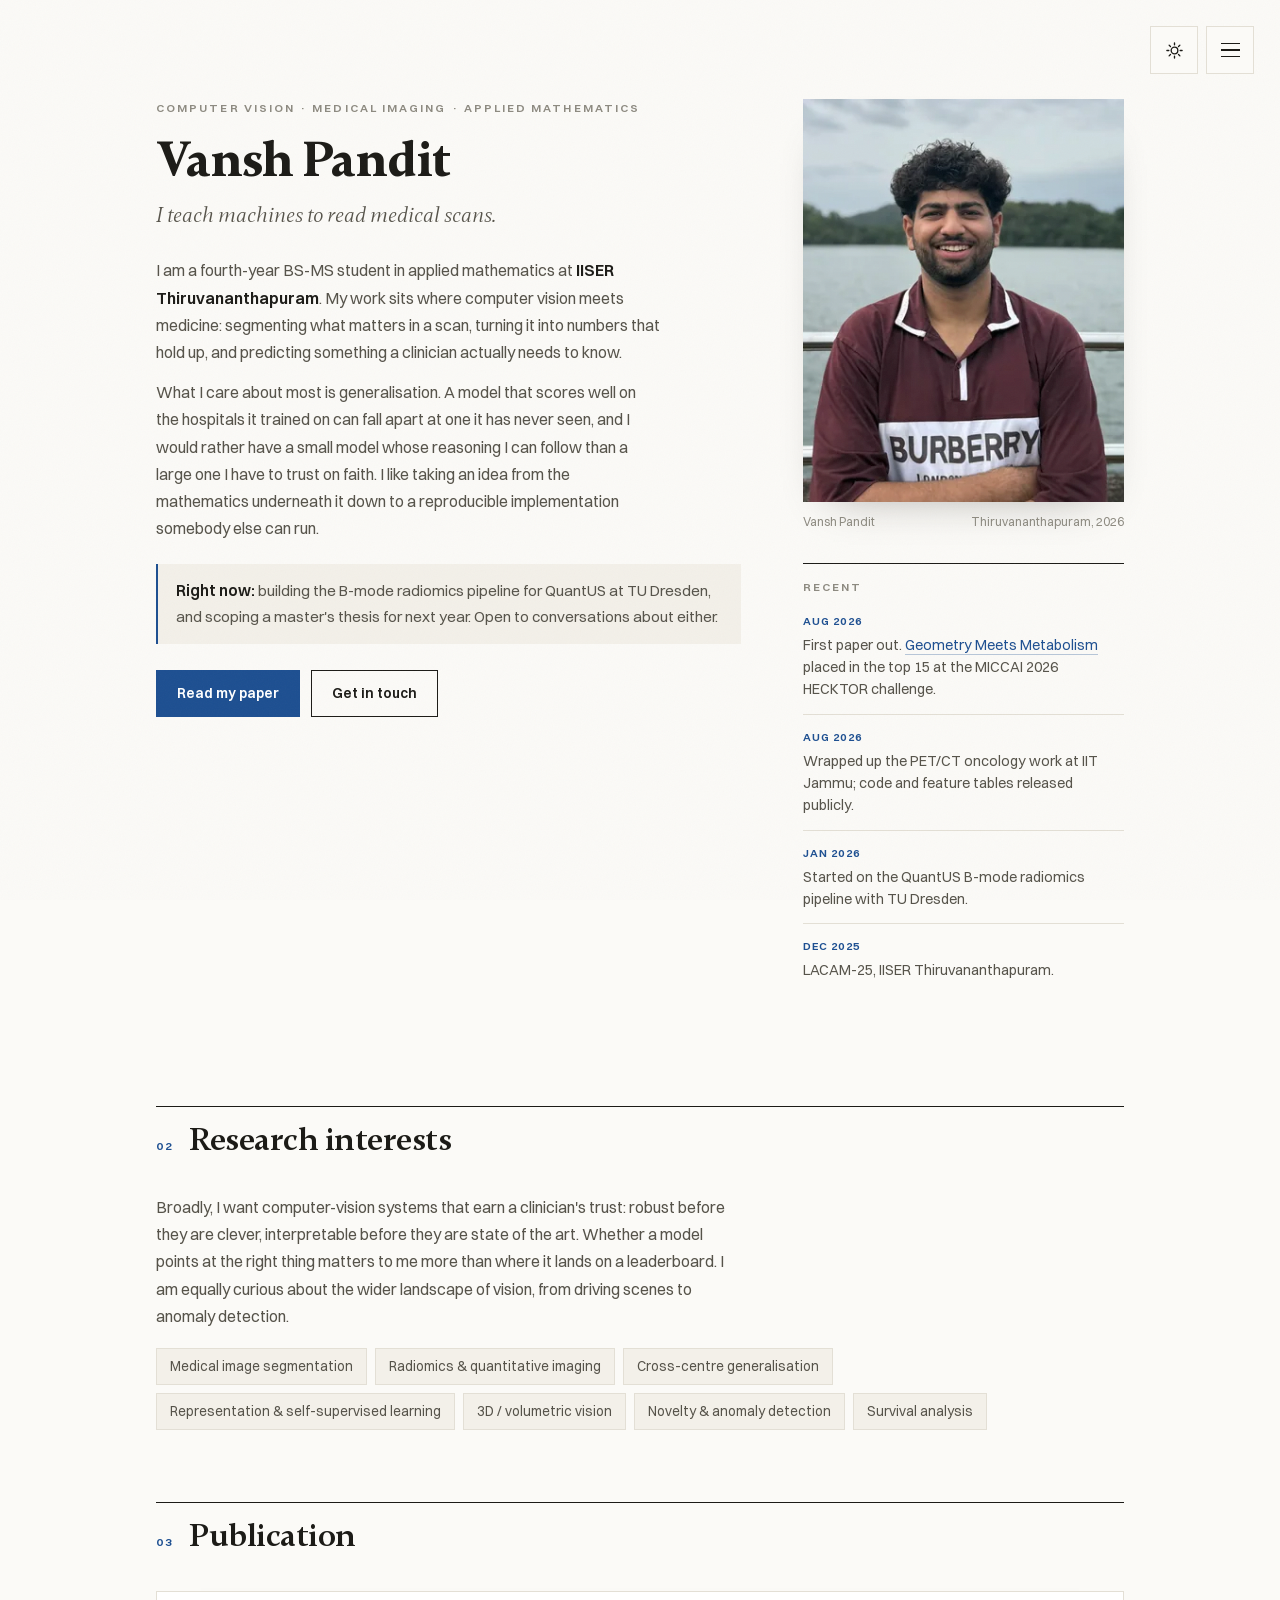
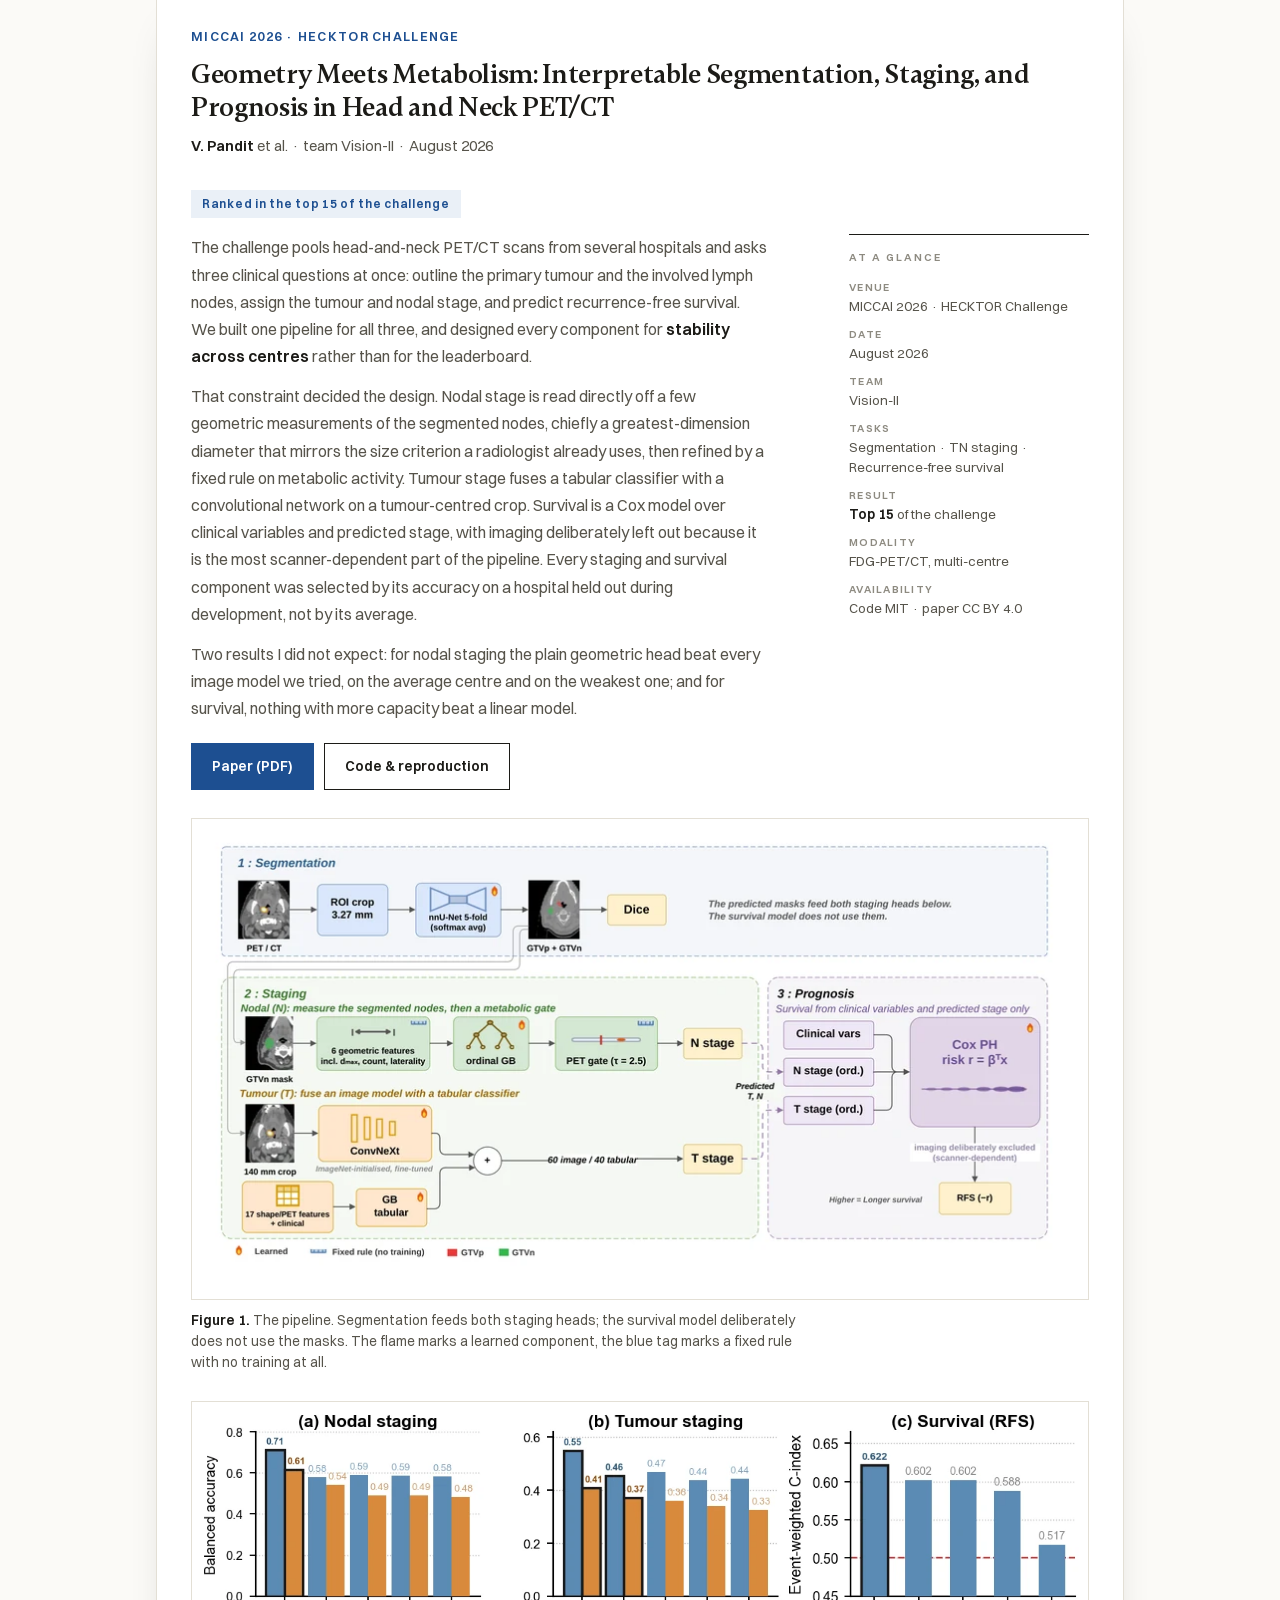
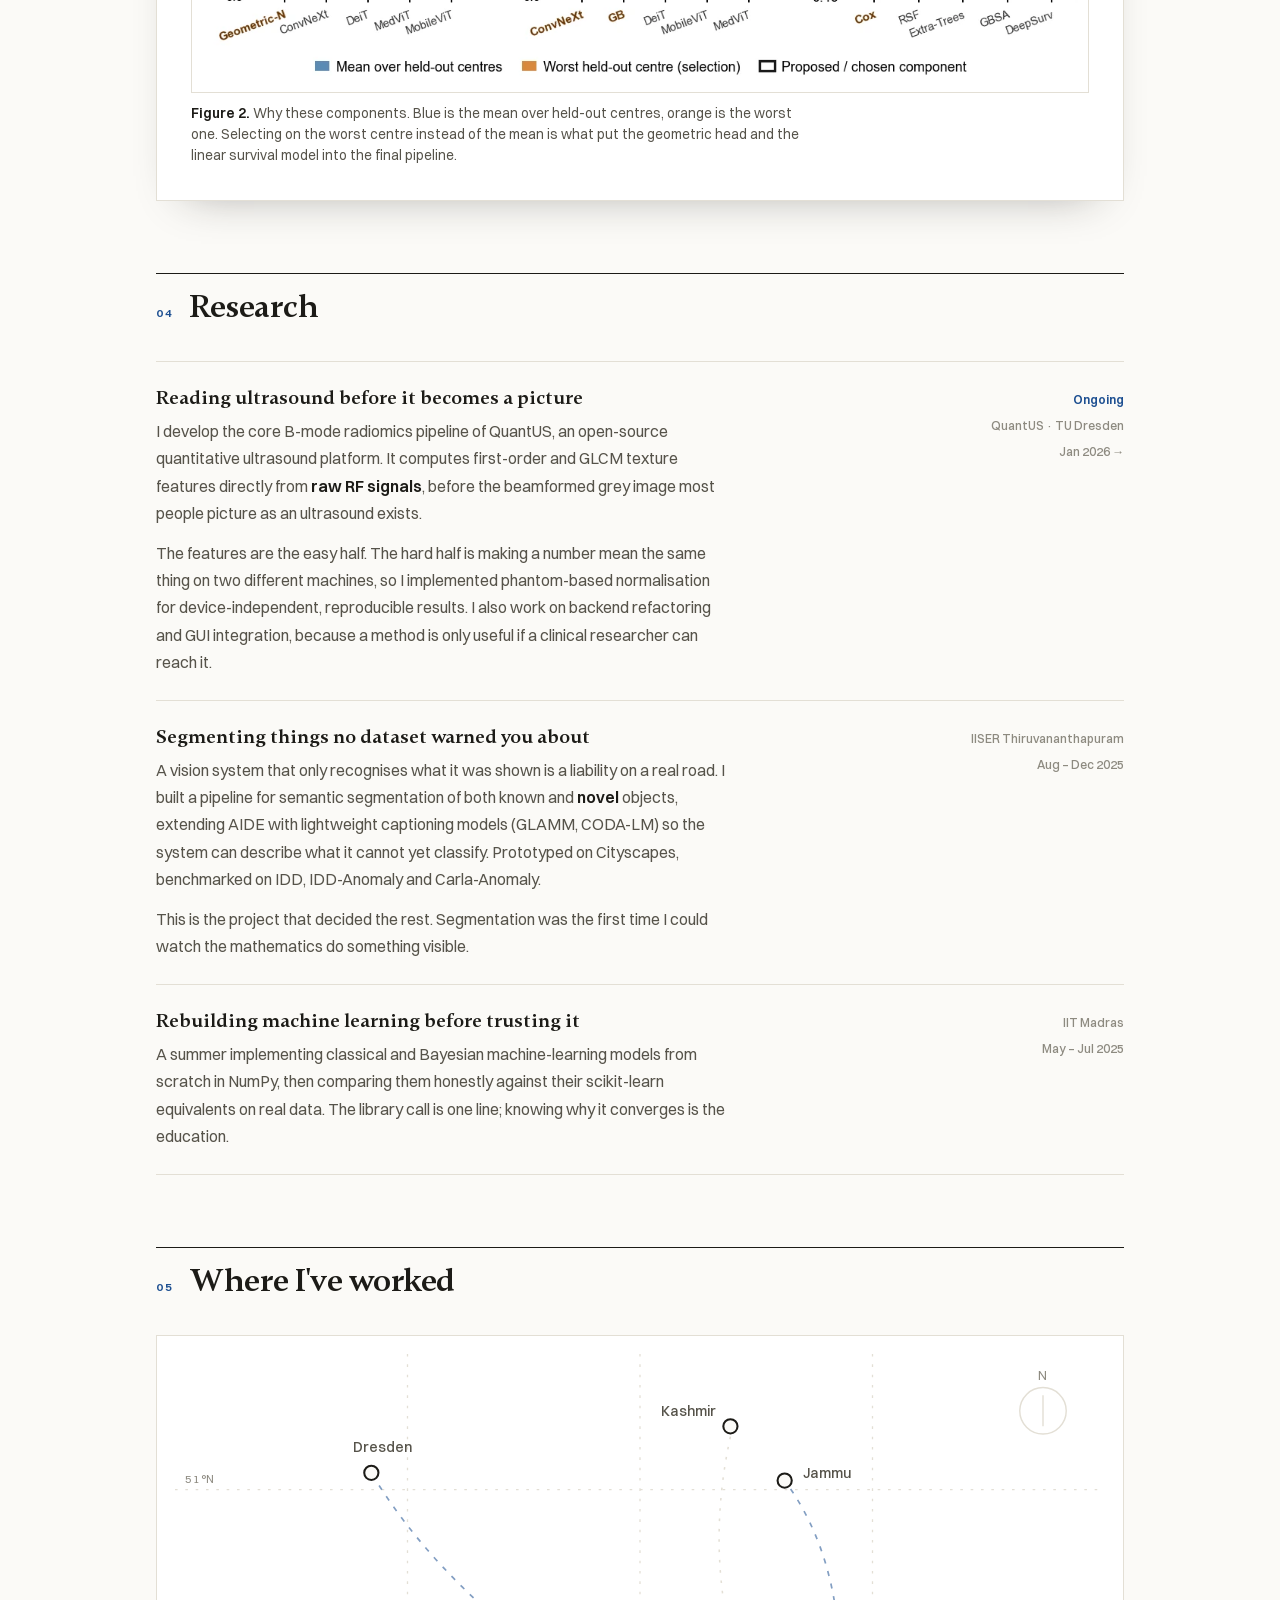
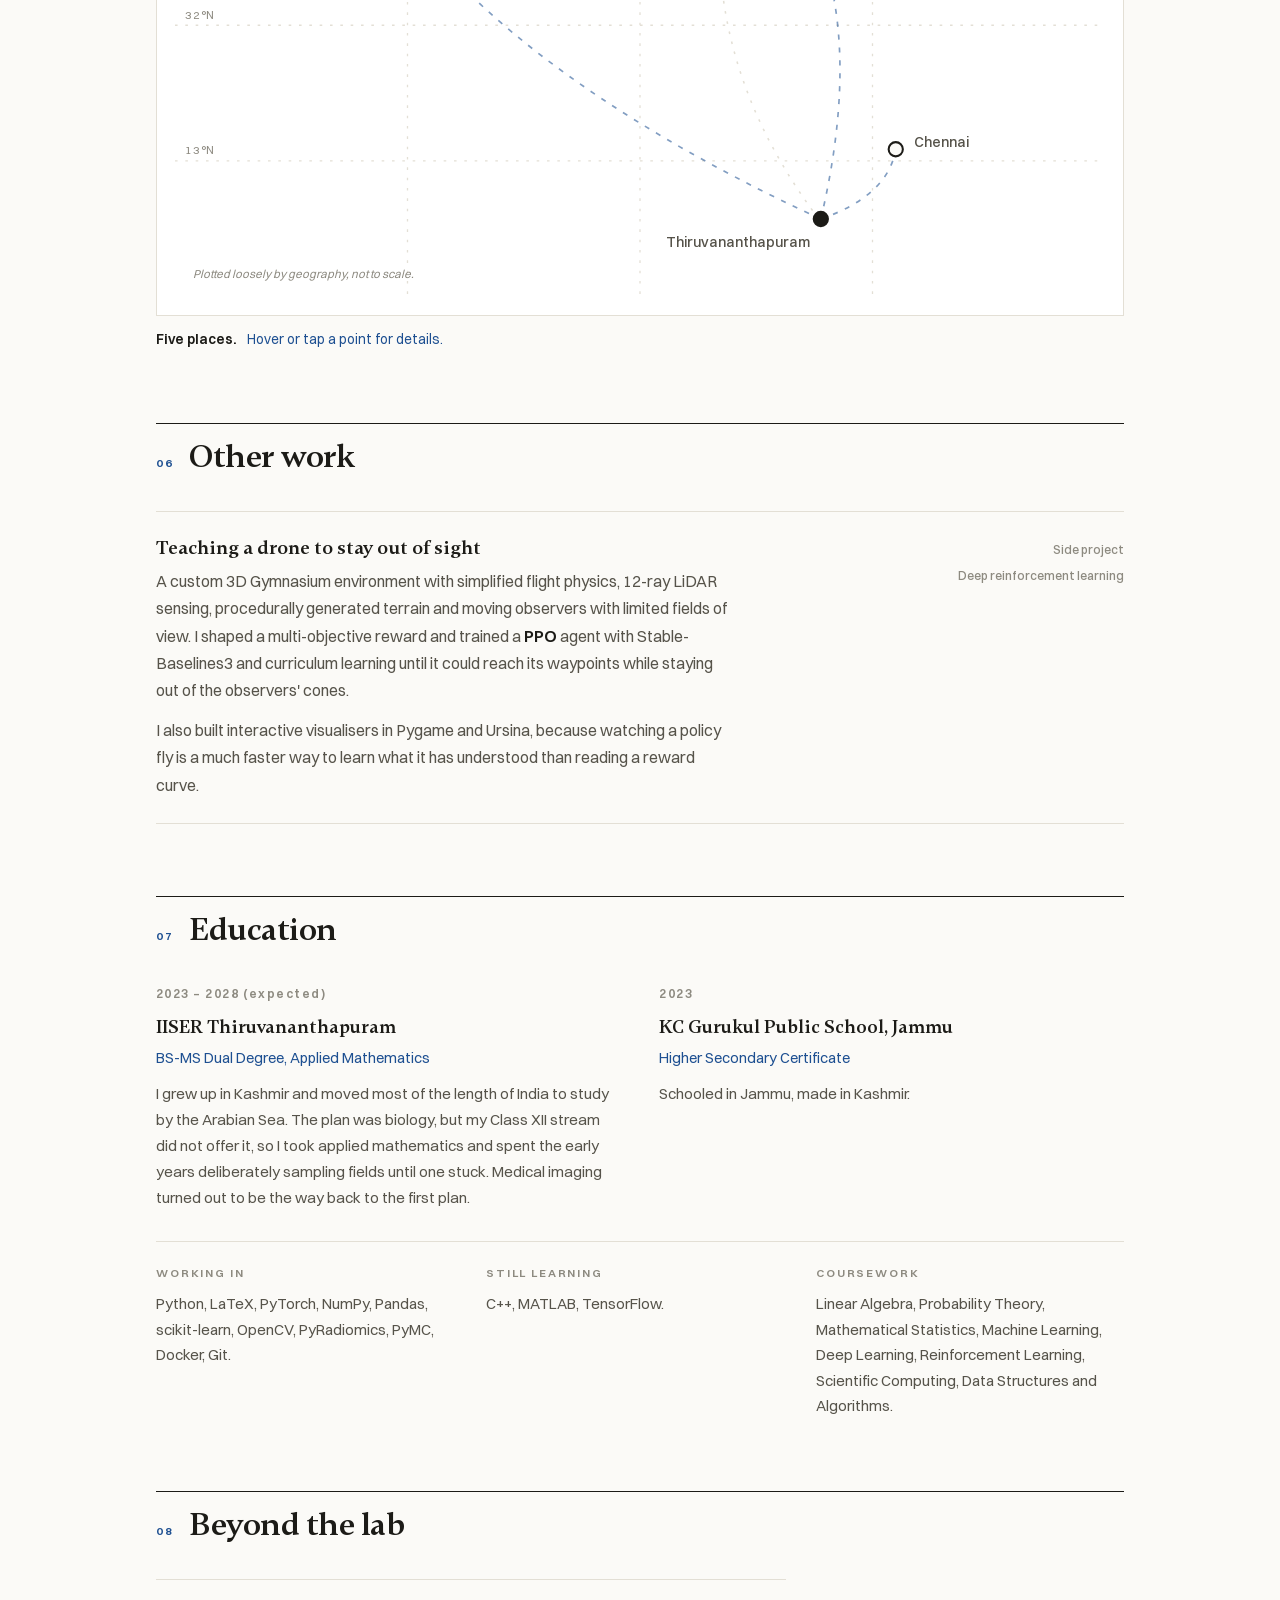
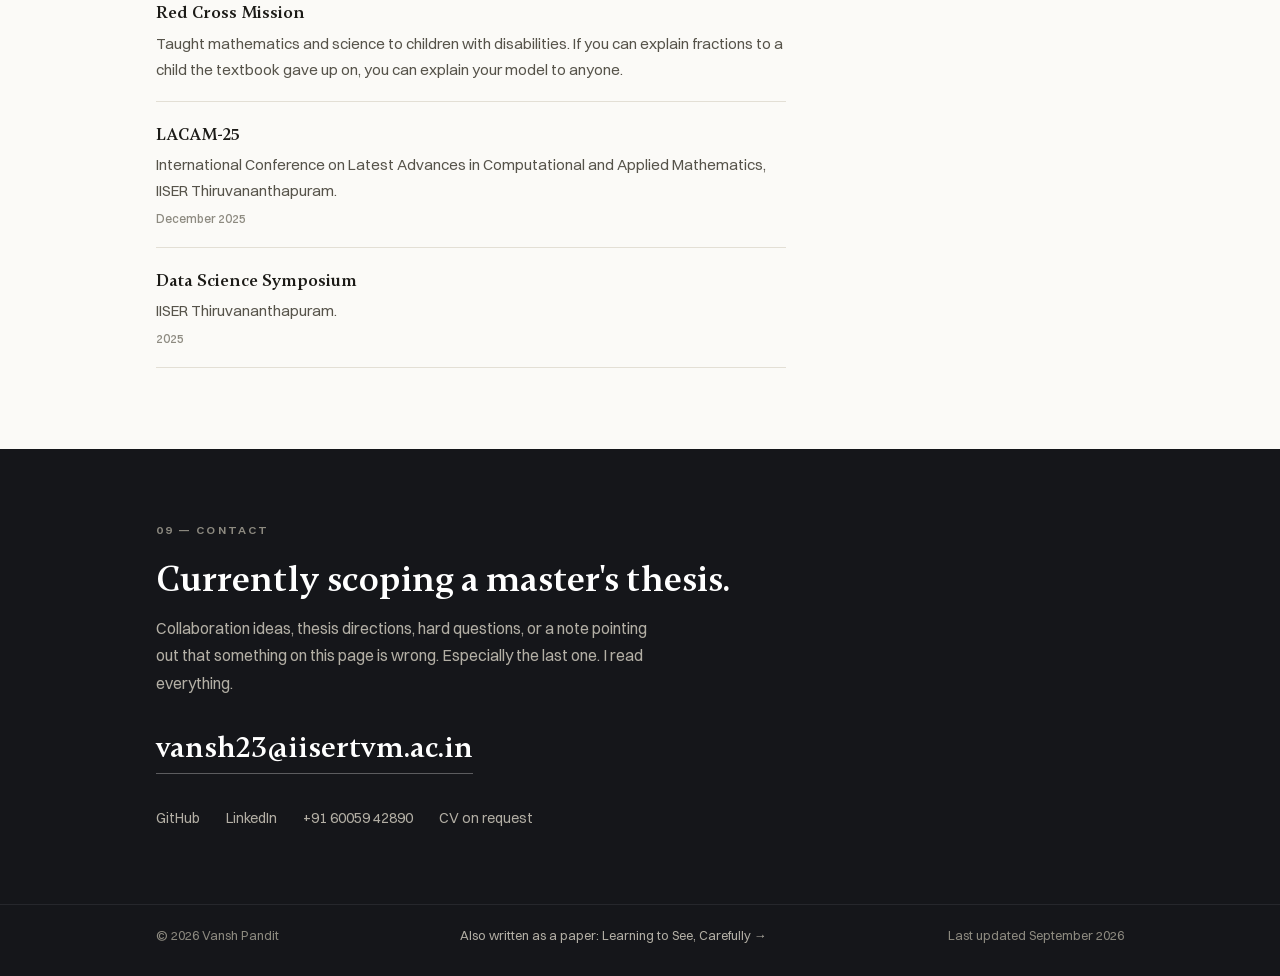
==== commit 1236c343: "Use the published pipeline figure The site was showing assets/pipeline.png from the HECKTOR repo, bu" ====
--- a/index.html
+++ b/index.html
@@ -769,12 +769,12 @@
         <picture>
           <source type="image/webp" sizes="(max-width:760px) 92vw, (max-width:1180px) 84vw, 900px"
                   srcset="figures/pipeline-900.webp 900w, figures/pipeline-1400.webp 1400w, figures/pipeline-2000.webp 2000w" />
-          <img src="figures/pipeline.png" width="2925" height="1634" loading="lazy" decoding="async"
-               alt="Three-stage pipeline diagram. Stage one segments PET/CT with an nnU-Net to produce primary tumour and nodal masks. Stage two derives nodal stage from six geometric features through an ordinal gradient booster and a PET activity gate, and derives tumour stage by fusing a ConvNeXt on a 140 mm crop with a tabular classifier. Stage three predicts recurrence-free survival with a mask-free Cox model over clinical variables and predicted stage." />
+          <img src="figures/pipeline.png" width="2839" height="1520" loading="lazy" decoding="async"
+               alt="Three-stage pipeline diagram. Stage one crops a co-registered PET/CT pair to 3.27 mm and segments the primary tumour and nodes with a five-fold nnU-Net, scored by Dice. Stage two derives nodal stage from six geometric features of the segmented nodes, including greatest diameter, count and laterality, through an ordinal gradient booster and a fixed PET activity gate at tau 2.5; tumour stage fuses an ImageNet-initialised ConvNeXt on a 140 mm crop with a gradient-boosted tabular model over seventeen shape and PET features, weighted 60 image to 40 tabular. Stage three predicts recurrence-free survival with a Cox proportional-hazards model over clinical variables and predicted stage only, with imaging deliberately excluded as scanner-dependent." />
         </picture>
         <span class="zoomtag">View full size</span>
       </a>
-      <figcaption><b>Figure 1.</b> The pipeline. Segmentation feeds both staging heads; the survival model is deliberately mask-free. The flame marks a learned component, the blue tag marks a fixed rule with no training at all.</figcaption>
+      <figcaption><b>Figure 1.</b> The pipeline. Segmentation feeds both staging heads; the survival model deliberately does not use the masks. The flame marks a learned component, the blue tag marks a fixed rule with no training at all.</figcaption>
     </figure>
 
     <figure class="plate">
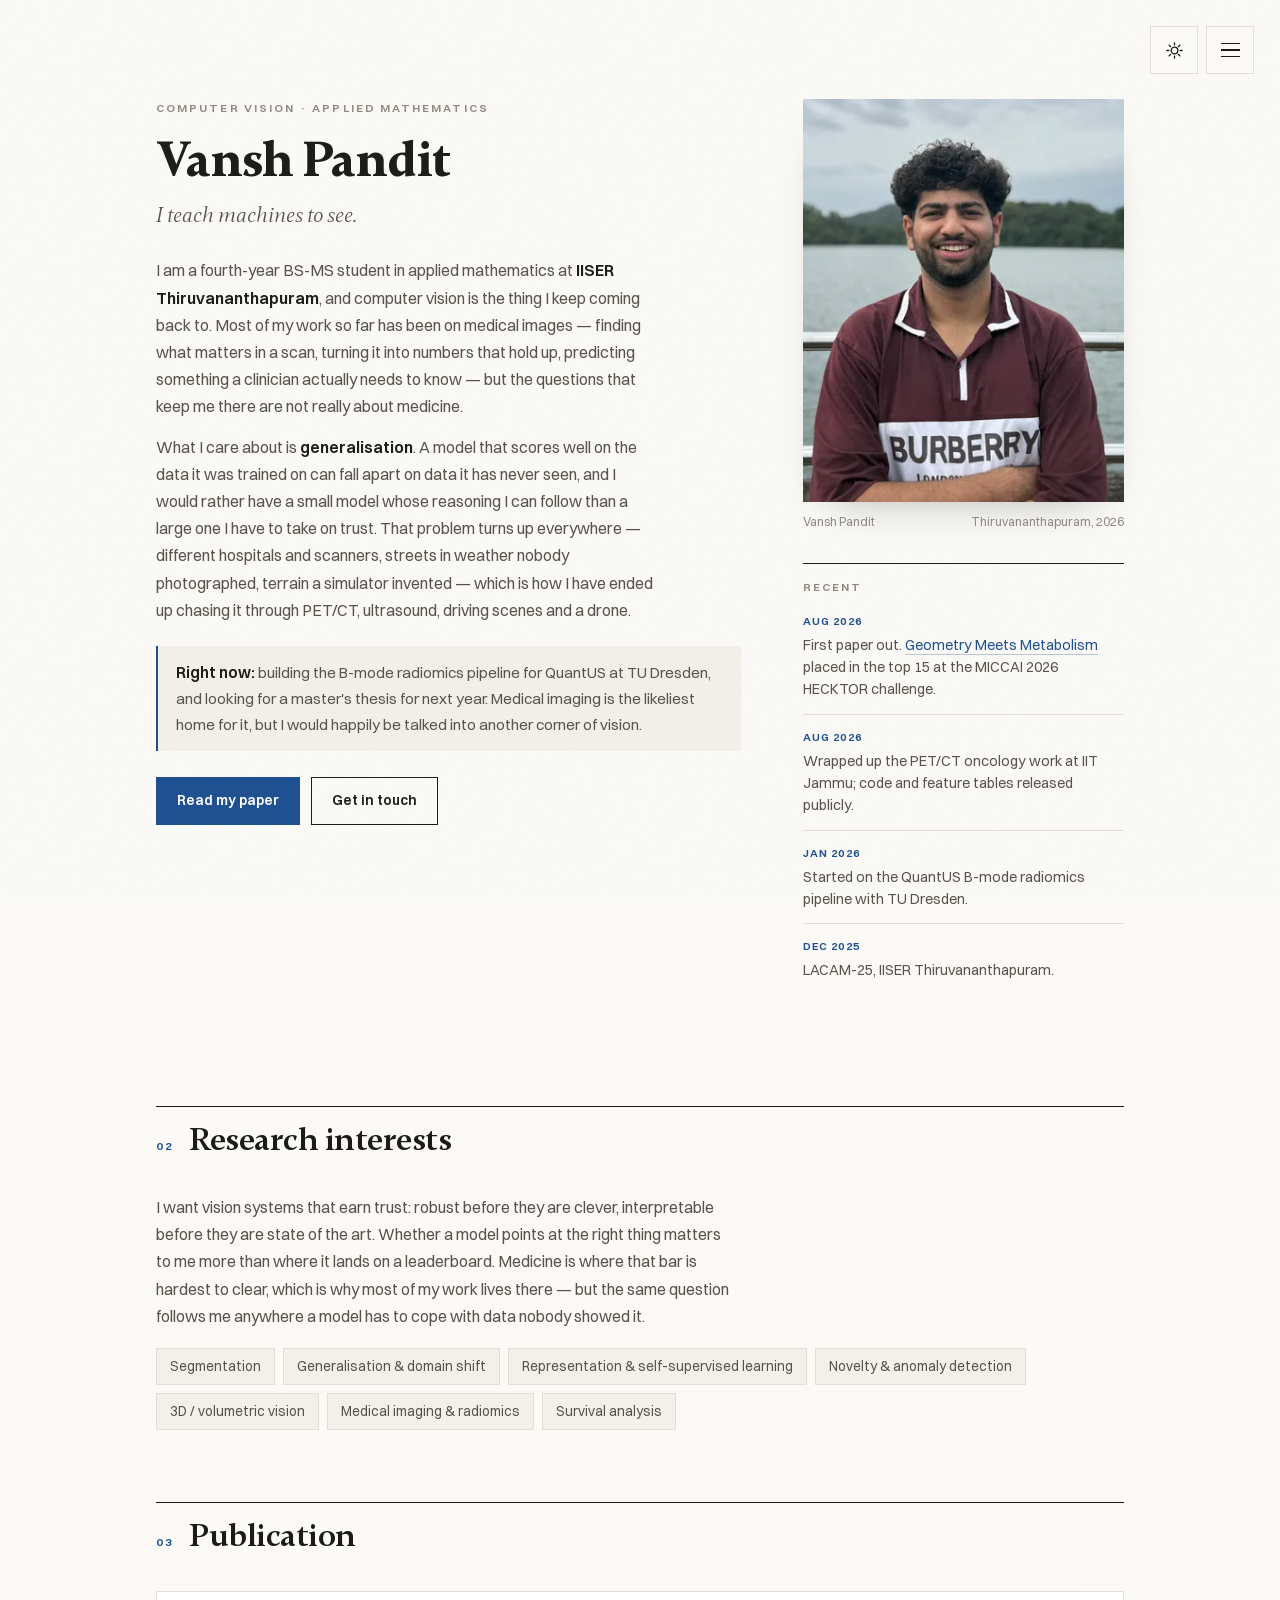
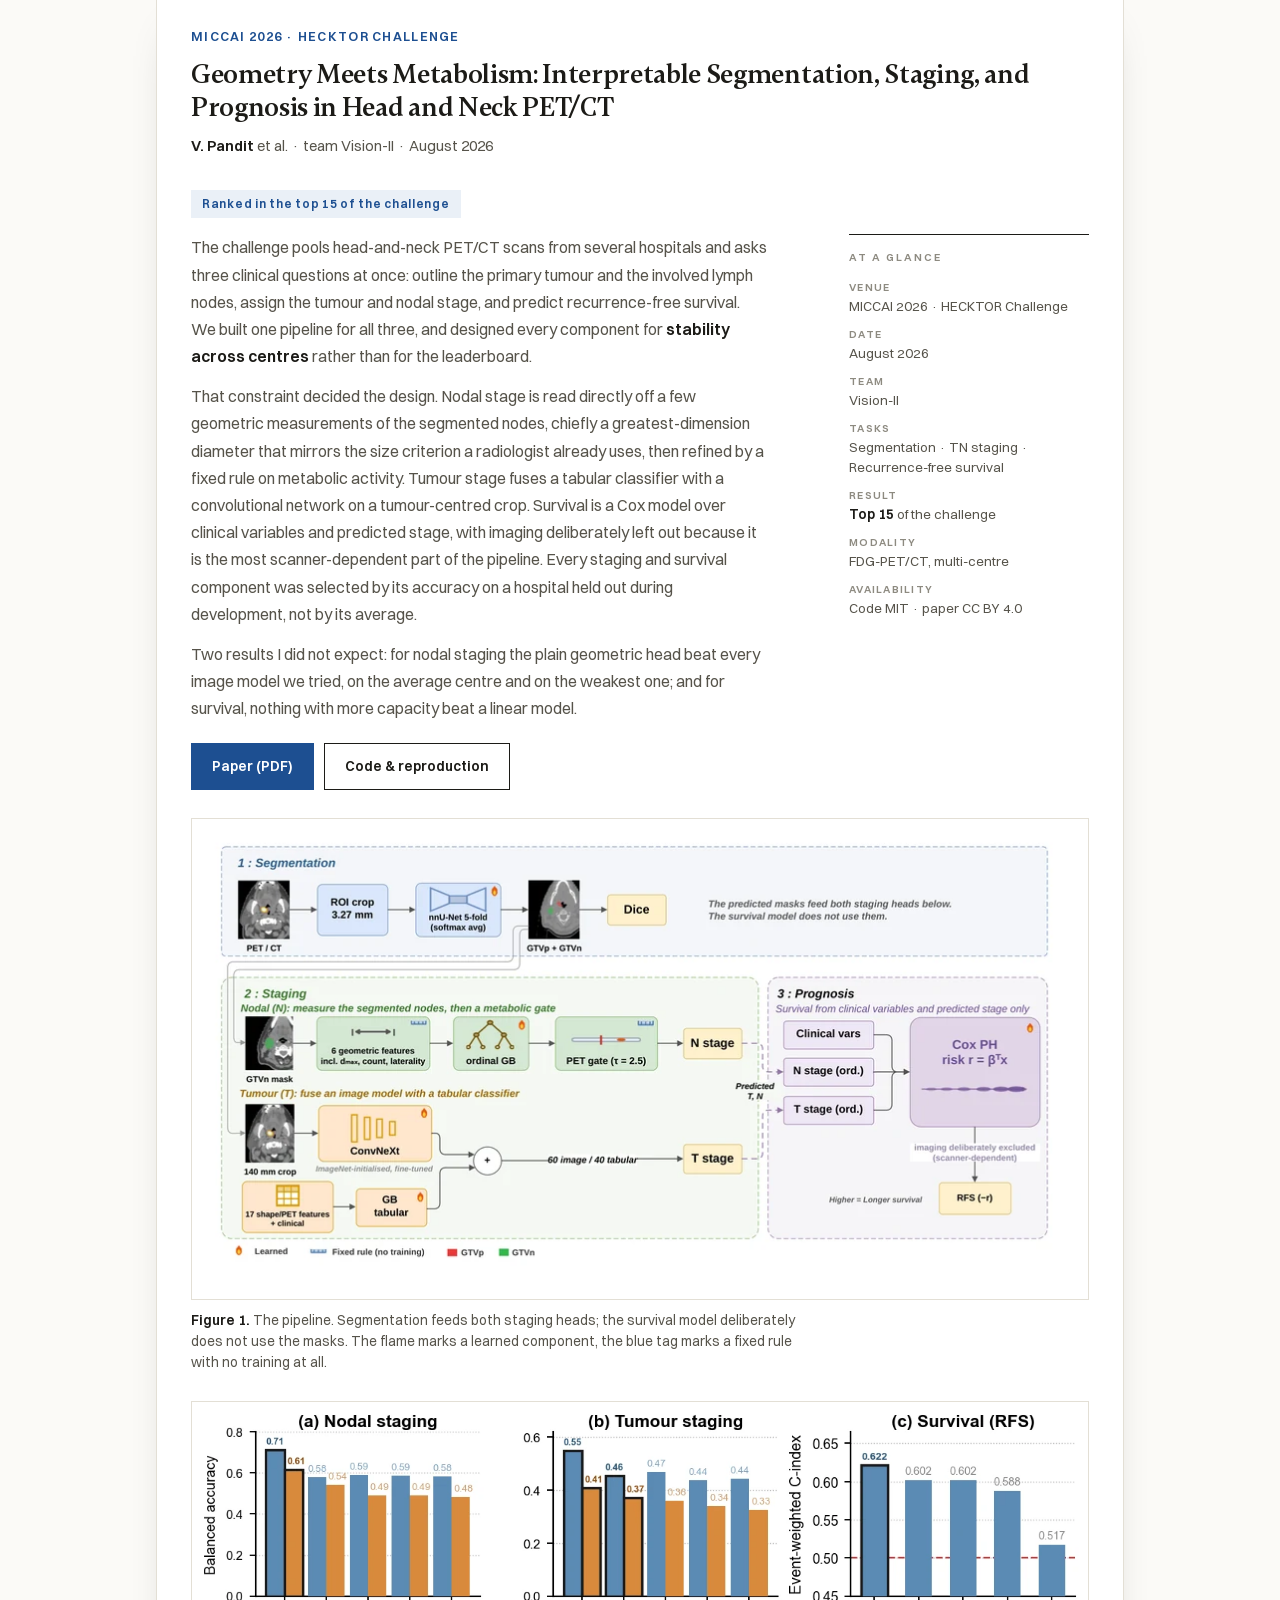
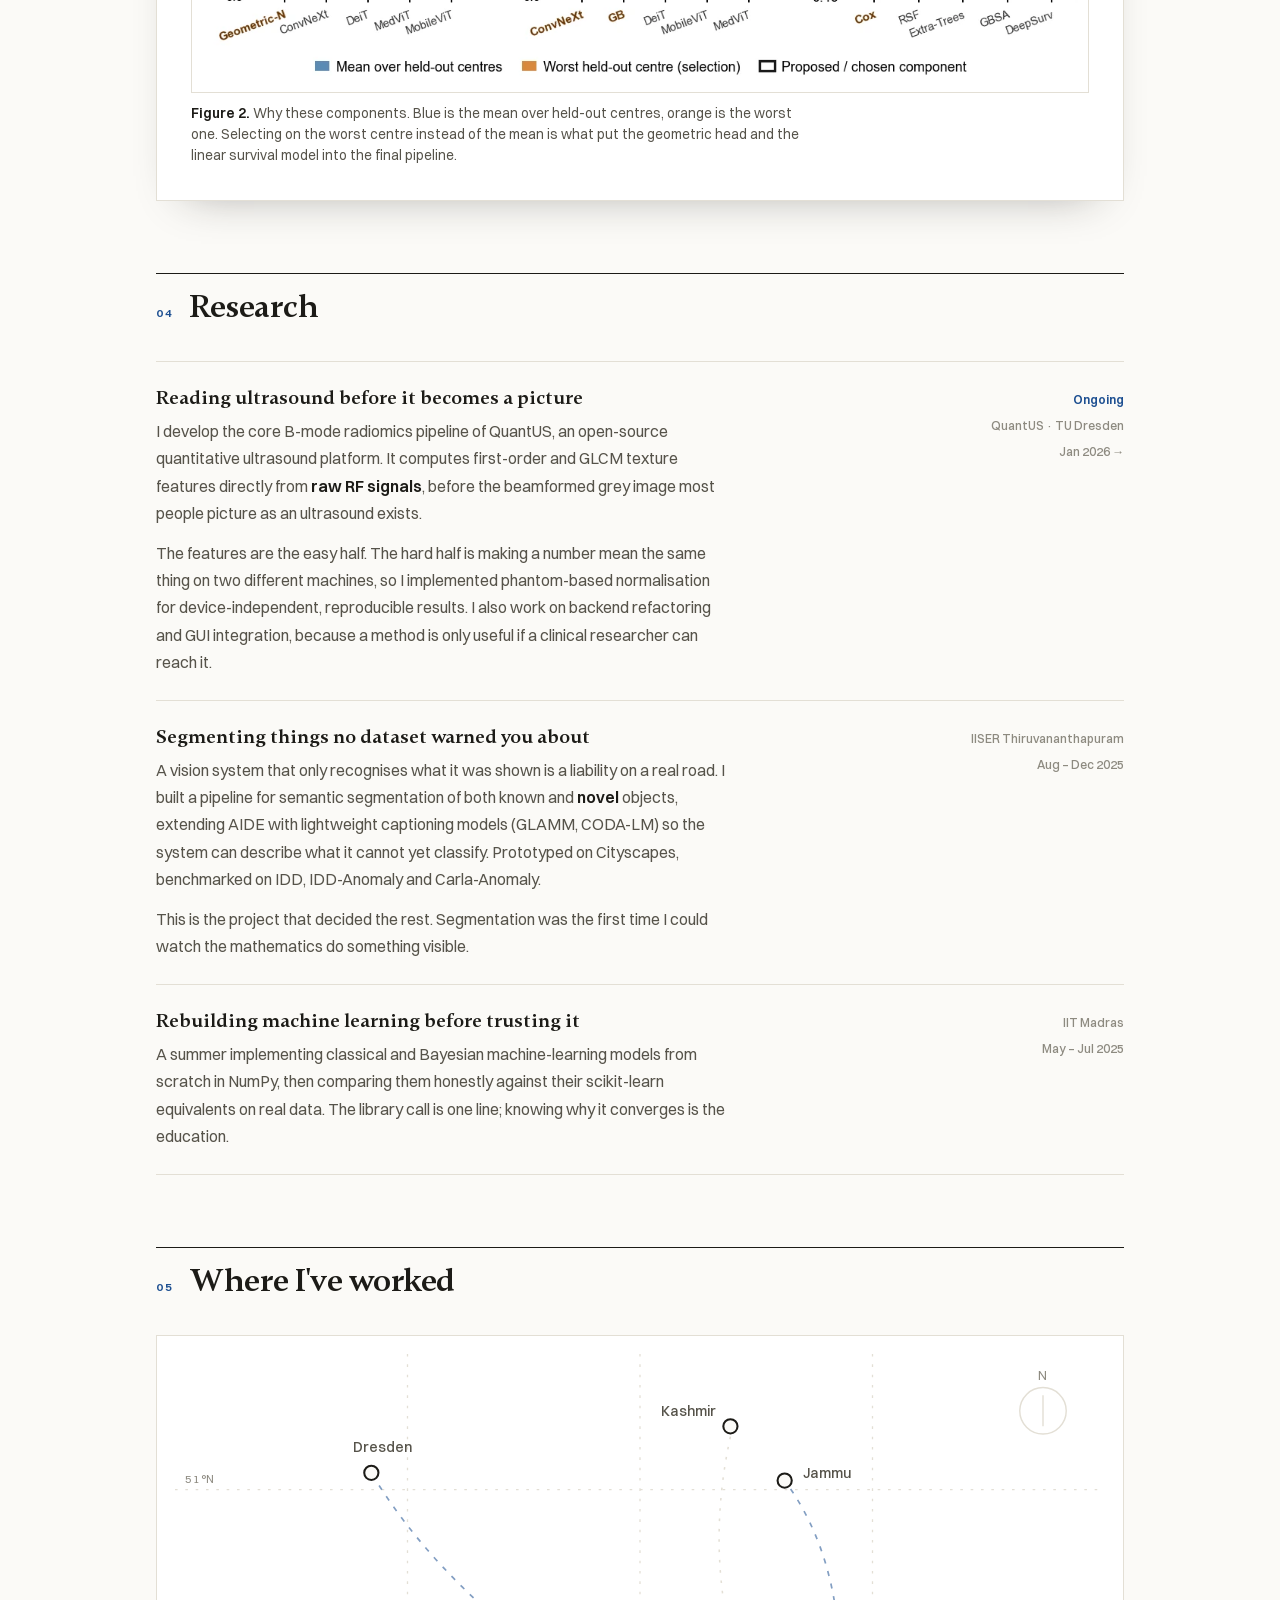
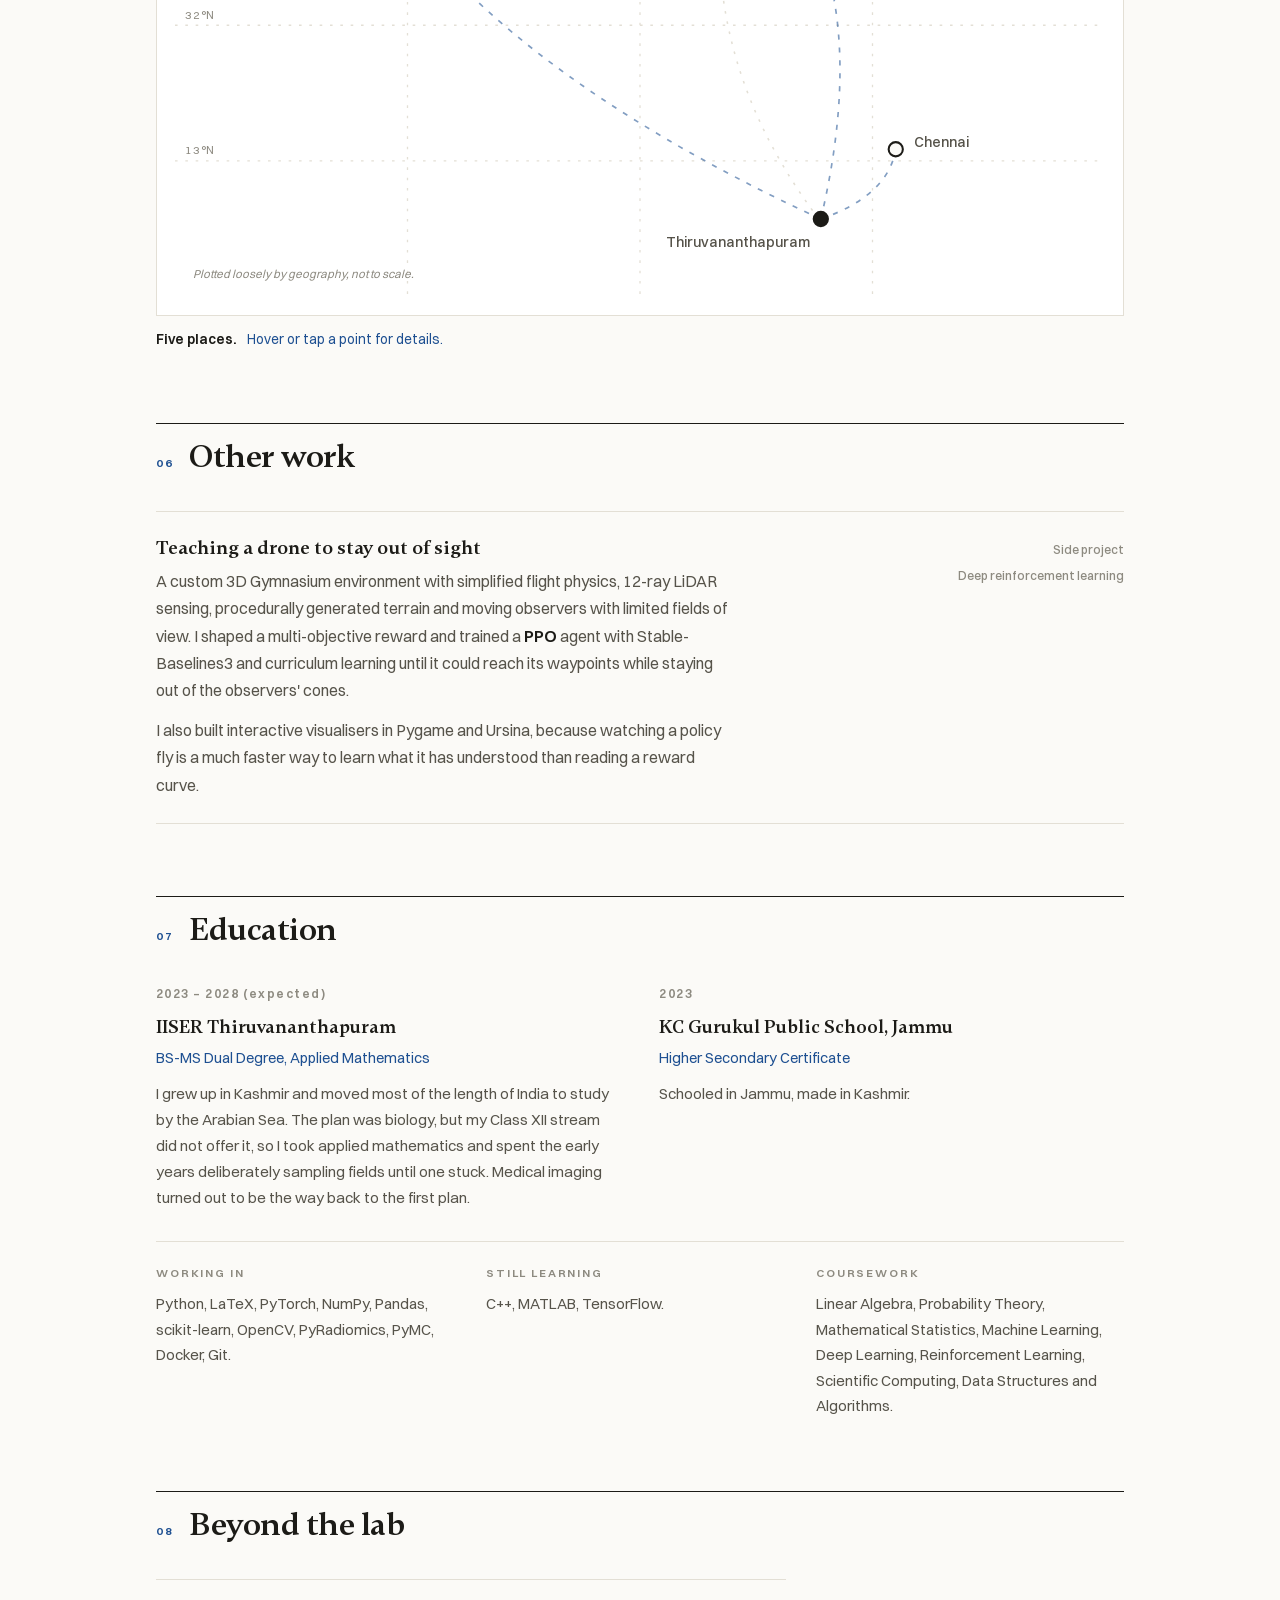
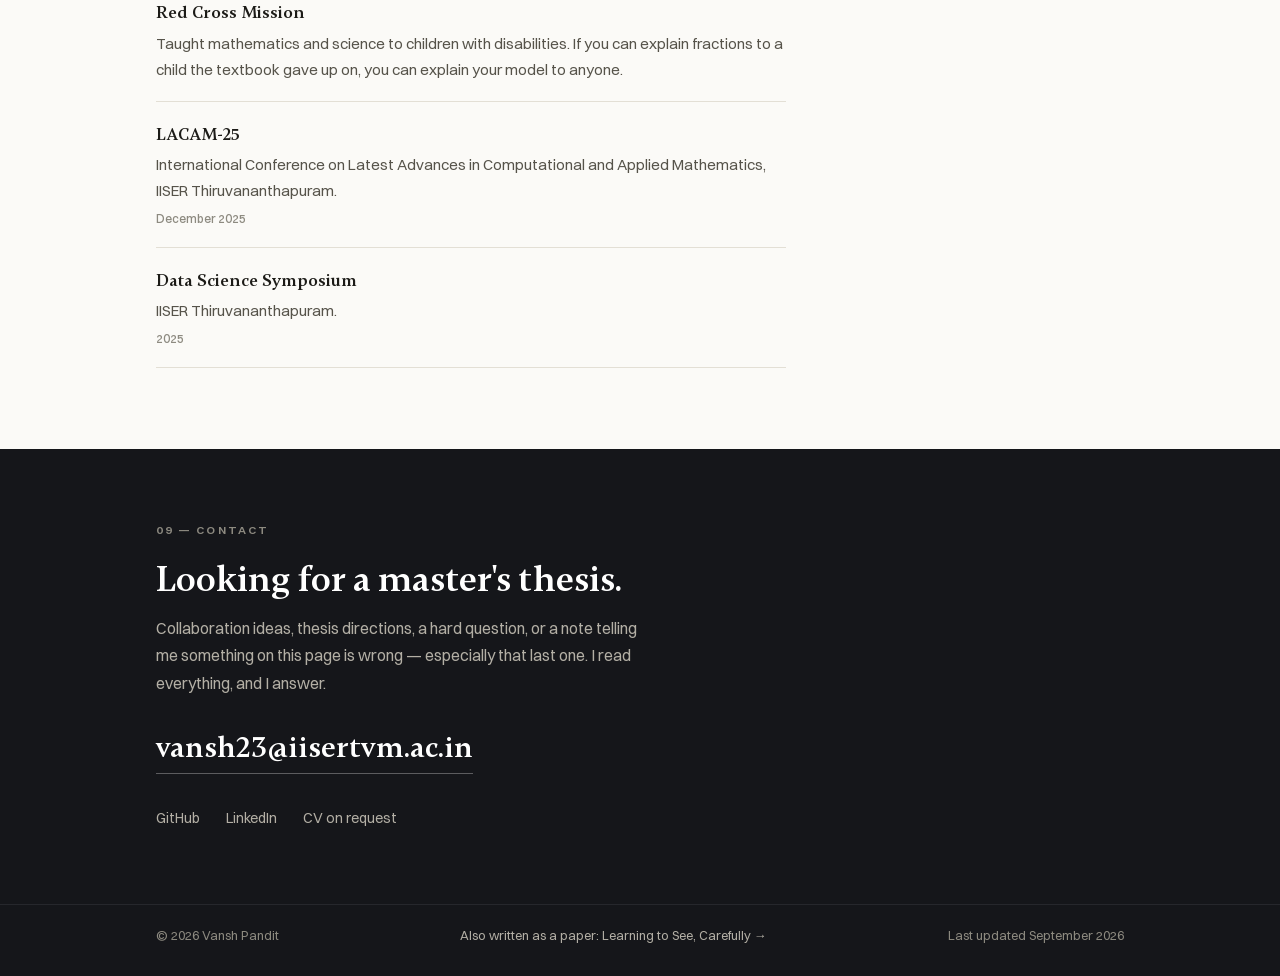
==== commit 049d2e86: "Lead with computer vision; remove the phone number The page read as a medical-imaging profile that h" ====
--- a/index.html
+++ b/index.html
@@ -3,8 +3,8 @@
 <head>
 <meta charset="UTF-8" />
 <meta name="viewport" content="width=device-width, initial-scale=1.0" />
-<title>Vansh Pandit — Computer vision for medical imaging</title>
-<meta name="description" content="Vansh Pandit — BS-MS student in applied mathematics at IISER Thiruvananthapuram working on computer vision for medical imaging: segmentation, radiomics and outcome prediction from PET/CT and ultrasound." />
+<title>Vansh Pandit — Computer vision</title>
+<meta name="description" content="Vansh Pandit — BS-MS student in applied mathematics at IISER Thiruvananthapuram working in computer vision: segmentation, representation learning and generalisation. Most of the work so far has been in medical imaging, but the questions are not specific to medicine." />
 <meta name="author" content="Vansh Pandit" />
 <meta name="theme-color" content="#fbfaf7" media="(prefers-color-scheme: light)" />
 <meta name="theme-color" content="#14151a" media="(prefers-color-scheme: dark)" />
@@ -19,16 +19,16 @@
 
 <meta property="og:type" content="profile" />
 <meta property="og:site_name" content="Vansh Pandit" />
-<meta property="og:title" content="Vansh Pandit — Computer vision for medical imaging" />
-<meta property="og:description" content="Segmentation, radiomics and outcome prediction from PET/CT and ultrasound. MICCAI 2026 HECKTOR, QuantUS, IISER Thiruvananthapuram." />
+<meta property="og:title" content="Vansh Pandit — Computer vision" />
+<meta property="og:description" content="Computer vision — segmentation, representation learning, and whether a model still works on data it has never seen. Mostly medical imaging so far; open to the rest." />
 <meta property="og:url" content="https://vansh287.github.io/portfolio/" />
 <meta property="og:image" content="https://vansh287.github.io/portfolio/og-image.png" />
 <meta property="og:image:width" content="1200" />
 <meta property="og:image:height" content="630" />
-<meta property="og:image:alt" content="Vansh Pandit — computer vision for medical imaging" />
+<meta property="og:image:alt" content="Vansh Pandit — computer vision" />
 <meta name="twitter:card" content="summary_large_image" />
-<meta name="twitter:title" content="Vansh Pandit — Computer vision for medical imaging" />
-<meta name="twitter:description" content="Segmentation, radiomics and outcome prediction from PET/CT and ultrasound. MICCAI 2026 HECKTOR, QuantUS, IISER Thiruvananthapuram." />
+<meta name="twitter:title" content="Vansh Pandit — Computer vision" />
+<meta name="twitter:description" content="Computer vision — segmentation, representation learning, and whether a model still works on data it has never seen. Mostly medical imaging so far; open to the rest." />
 <meta name="twitter:image" content="https://vansh287.github.io/portfolio/og-image.png" />
 
 <link rel="preload" href="fonts/gambetta-700.woff2" as="font" type="font/woff2" crossorigin />
@@ -70,19 +70,20 @@
       "name": "Vansh Pandit",
       "url": "https://vansh287.github.io/portfolio/",
       "image": "https://vansh287.github.io/portfolio/img/vansh.jpg",
-      "jobTitle": "Student researcher, computer vision and medical image analysis",
-      "description": "BS-MS student in applied mathematics at IISER Thiruvananthapuram working on computer vision for medical imaging.",
+      "jobTitle": "Student researcher, computer vision",
+      "description": "BS-MS student in applied mathematics at IISER Thiruvananthapuram working in computer vision, with most of his work so far in medical image analysis.",
       "affiliation": {
         "@type": "CollegeOrUniversity",
         "name": "IISER Thiruvananthapuram"
       },
       "knowsAbout": [
         "Computer Vision",
+        "Image Segmentation",
+        "Representation Learning",
+        "Domain Generalisation",
+        "Anomaly Detection",
         "Medical Image Analysis",
-        "Image Segmentation",
         "Radiomics",
-        "Quantitative Ultrasound",
-        "Survival Analysis",
         "Reinforcement Learning",
         "Applied Mathematics"
       ],
@@ -646,16 +647,16 @@
 <section id="intro" class="wrap">
   <div class="introgrid">
     <div>
-      <p class="kicker">Computer vision · Medical imaging · Applied mathematics</p>
+      <p class="kicker">Computer vision · Applied mathematics</p>
       <h1>Vansh Pandit</h1>
-      <p class="role">I teach machines to read medical scans.</p>
+      <p class="role">I teach machines to see.</p>
 
       <div class="prose">
-        <p>I am a fourth-year BS-MS student in applied mathematics at <b>IISER Thiruvananthapuram</b>. My work sits where computer vision meets medicine: segmenting what matters in a scan, turning it into numbers that hold up, and predicting something a clinician actually needs to know.</p>
-        <p>What I care about most is generalisation. A model that scores well on the hospitals it trained on can fall apart at one it has never seen, and I would rather have a small model whose reasoning I can follow than a large one I have to trust on faith. I like taking an idea from the mathematics underneath it down to a reproducible implementation somebody else can run.</p>
+        <p>I am a fourth-year BS-MS student in applied mathematics at <b>IISER Thiruvananthapuram</b>, and computer vision is the thing I keep coming back to. Most of my work so far has been on medical images — finding what matters in a scan, turning it into numbers that hold up, predicting something a clinician actually needs to know — but the questions that keep me there are not really about medicine.</p>
+        <p>What I care about is <b>generalisation</b>. A model that scores well on the data it was trained on can fall apart on data it has never seen, and I would rather have a small model whose reasoning I can follow than a large one I have to take on trust. That problem turns up everywhere — different hospitals and scanners, streets in weather nobody photographed, terrain a simulator invented — which is how I have ended up chasing it through PET/CT, ultrasound, driving scenes and a drone.</p>
       </div>
 
-      <p class="here"><b>Right now:</b> building the B-mode radiomics pipeline for QuantUS at TU Dresden, and scoping a master's thesis for next year. Open to conversations about either.</p>
+      <p class="here"><b>Right now:</b> building the B-mode radiomics pipeline for QuantUS at TU Dresden, and looking for a master's thesis for next year. Medical imaging is the likeliest home for it, but I would happily be talked into another corner of vision.</p>
 
       <div class="introlinks">
         <a class="btn primary" href="#publication">Read my paper</a>
@@ -705,15 +706,15 @@
 <section class="s wrap" id="interests">
   <div class="shead reveal"><span class="n">02</span><h2>Research interests</h2></div>
   <div class="prose">
-    <p>Broadly, I want computer-vision systems that earn a clinician's trust: robust before they are clever, interpretable before they are state of the art. Whether a model points at the right thing matters to me more than where it lands on a leaderboard. I am equally curious about the wider landscape of vision, from driving scenes to anomaly detection.</p>
+    <p>I want vision systems that earn trust: robust before they are clever, interpretable before they are state of the art. Whether a model points at the right thing matters to me more than where it lands on a leaderboard. Medicine is where that bar is hardest to clear, which is why most of my work lives there — but the same question follows me anywhere a model has to cope with data nobody showed it.</p>
   </div>
   <div class="tags reveal">
-    <span>Medical image segmentation</span>
-    <span>Radiomics &amp; quantitative imaging</span>
-    <span>Cross-centre generalisation</span>
+    <span>Segmentation</span>
+    <span>Generalisation &amp; domain shift</span>
     <span>Representation &amp; self-supervised learning</span>
+    <span>Novelty &amp; anomaly detection</span>
     <span>3D / volumetric vision</span>
-    <span>Novelty &amp; anomaly detection</span>
+    <span>Medical imaging &amp; radiomics</span>
     <span>Survival analysis</span>
   </div>
 </section>
@@ -972,13 +973,12 @@
 <section id="contact">
   <div class="wrap inner">
     <p class="kicker">09 — Contact</p>
-    <h2>Currently scoping a master&#39;s thesis.</h2>
-    <p>Collaboration ideas, thesis directions, hard questions, or a note pointing out that something on this page is wrong. Especially the last one. I read everything.</p>
+    <h2>Looking for a master&#39;s thesis.</h2>
+    <p>Collaboration ideas, thesis directions, a hard question, or a note telling me something on this page is wrong — especially that last one. I read everything, and I answer.</p>
     <a class="mailbig" href="mailto:vansh23@iisertvm.ac.in">vansh23@iisertvm.ac.in</a>
     <div class="cxlinks">
       <a href="https://github.com/vansh287" rel="me noopener">GitHub</a>
       <a href="https://www.linkedin.com/in/vansh-pandit-884046272/" rel="me noopener">LinkedIn</a>
-      <a href="tel:+916005942890">+91 60059 42890</a>
       <a href="mailto:vansh23@iisertvm.ac.in?subject=CV%20request">CV on request</a>
     </div>
   </div>
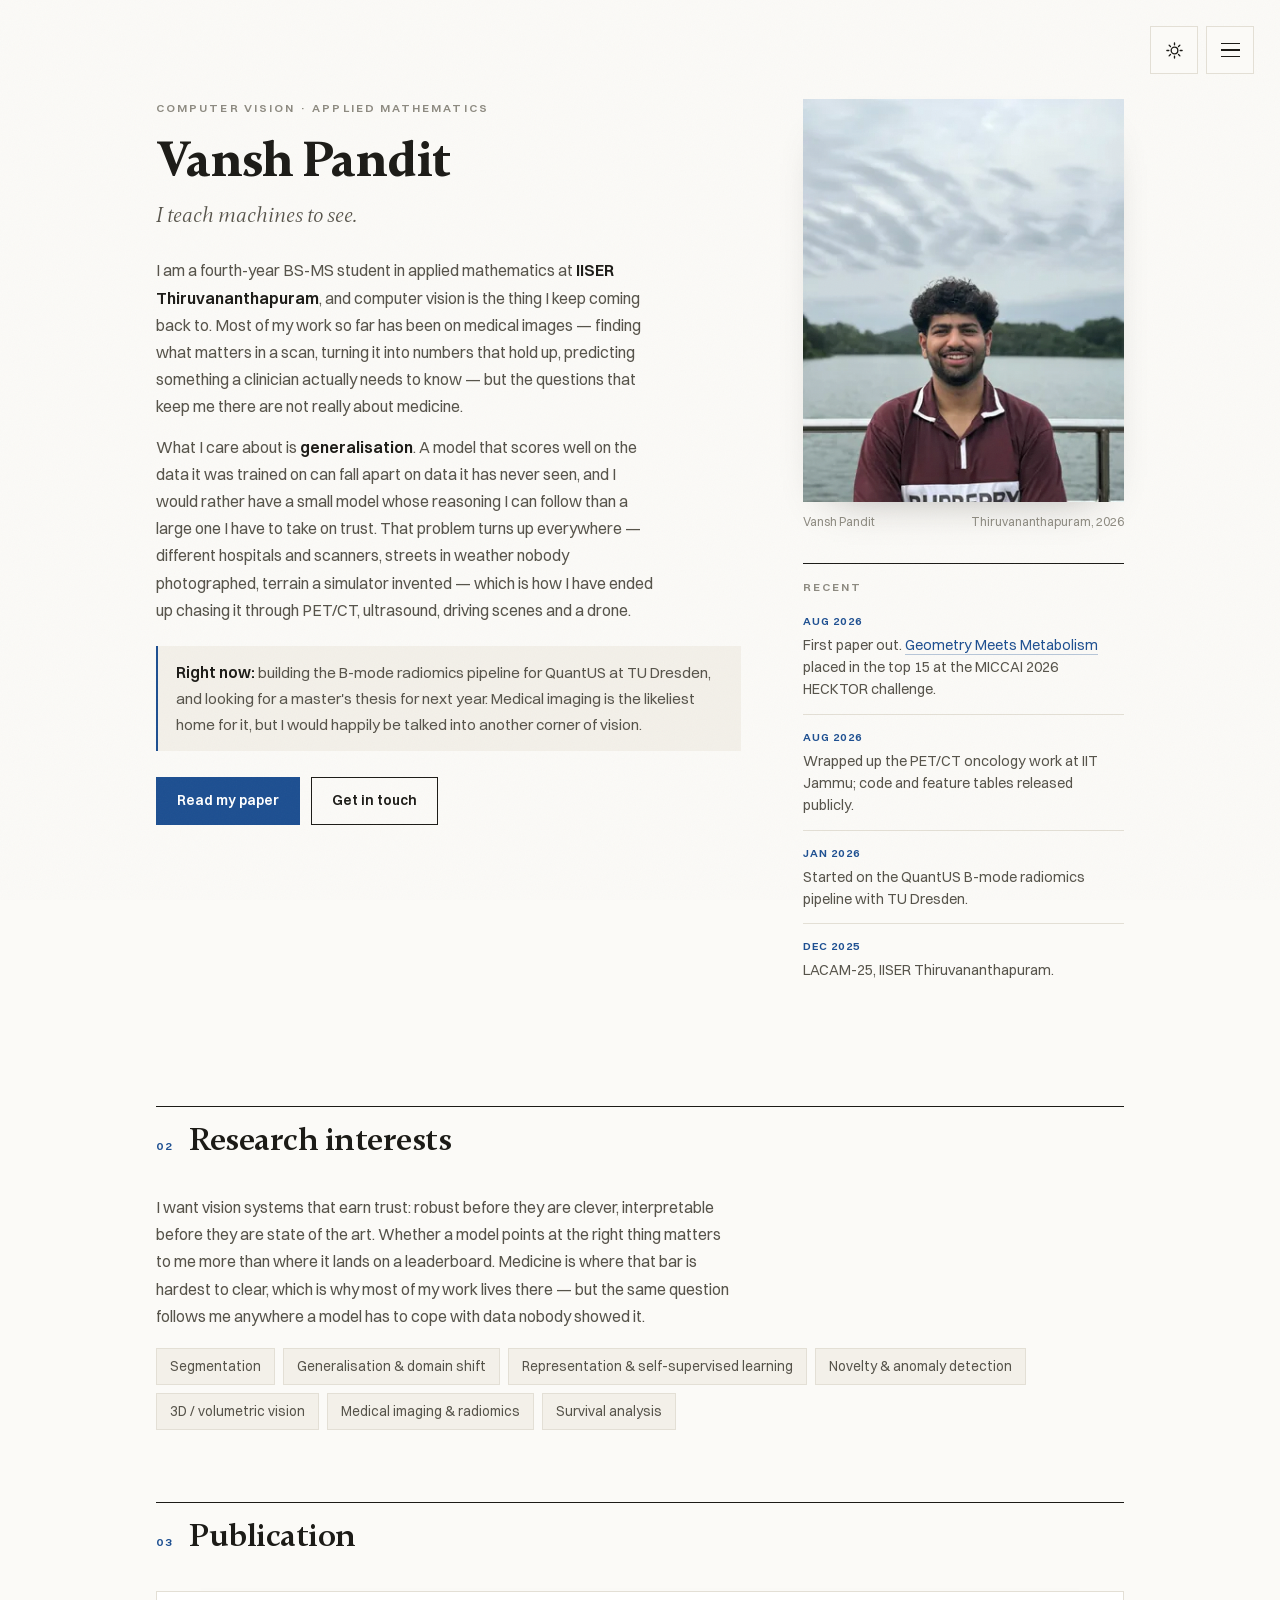
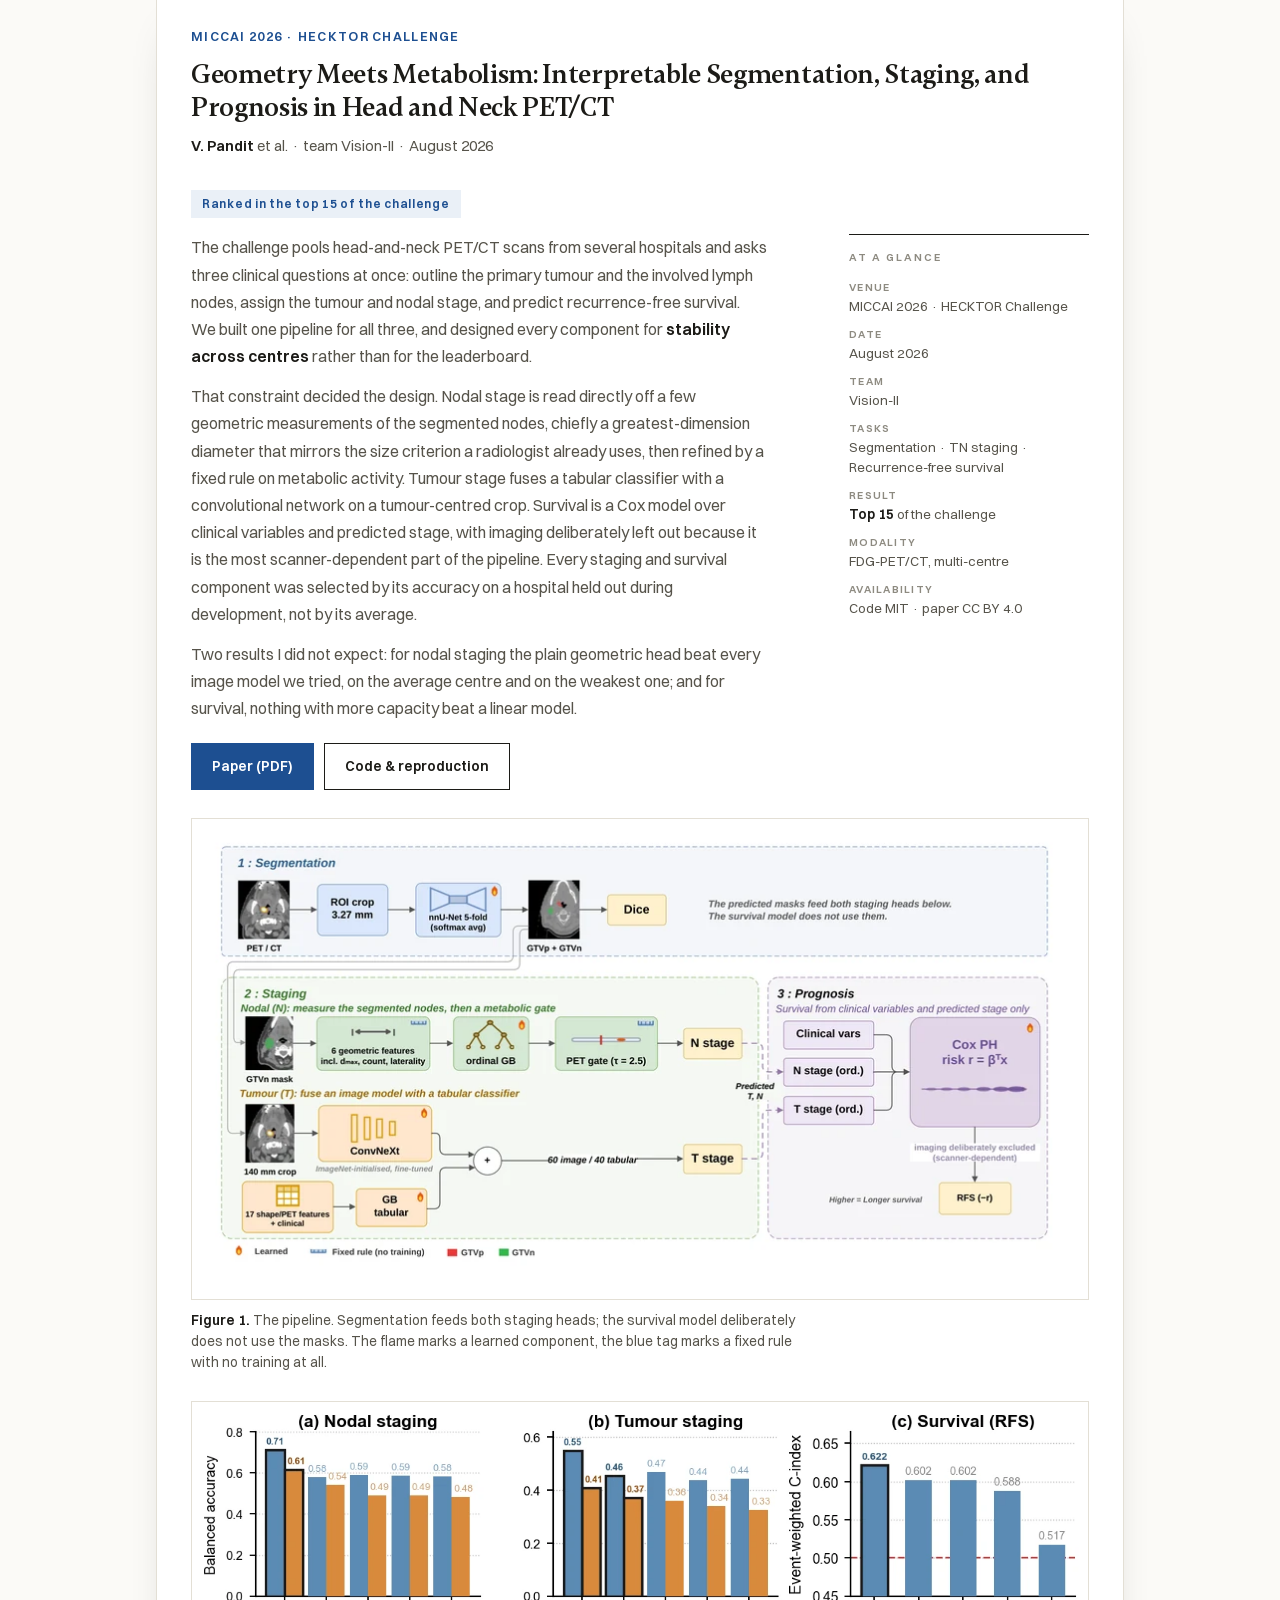
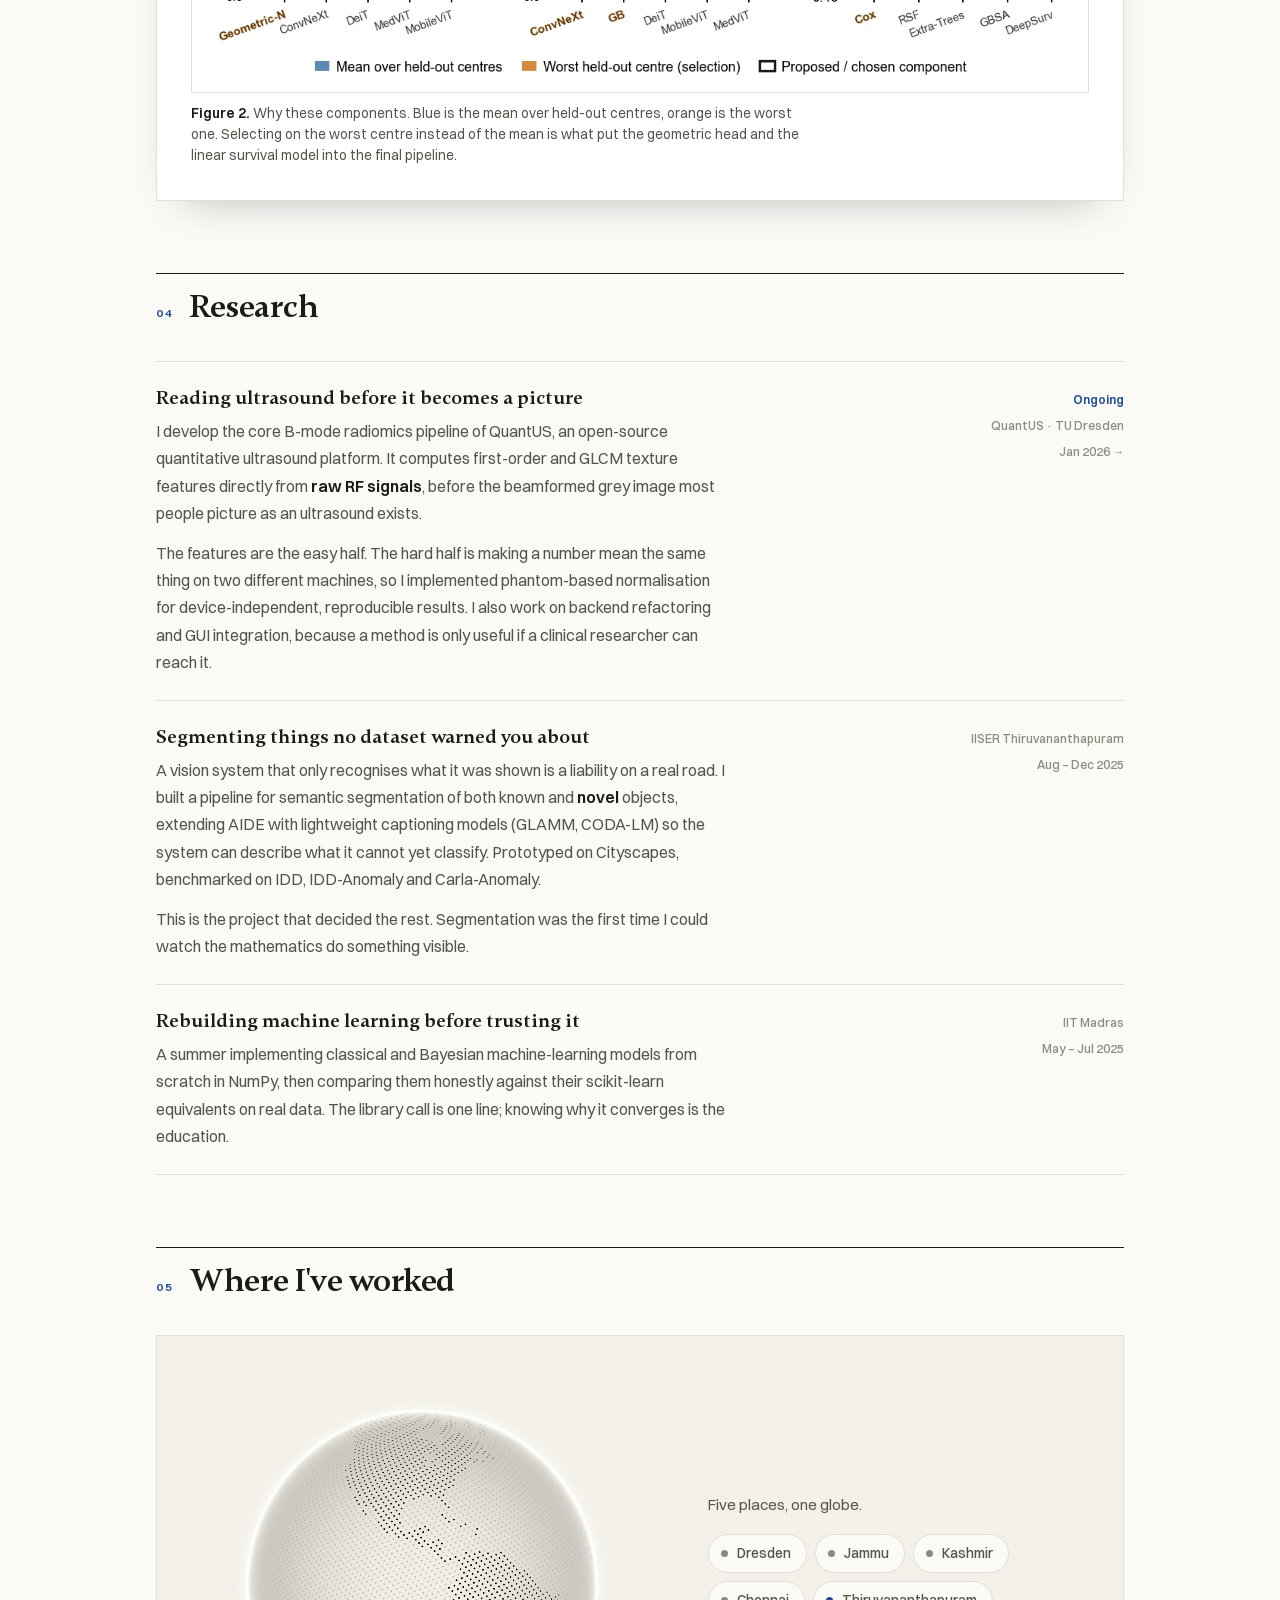
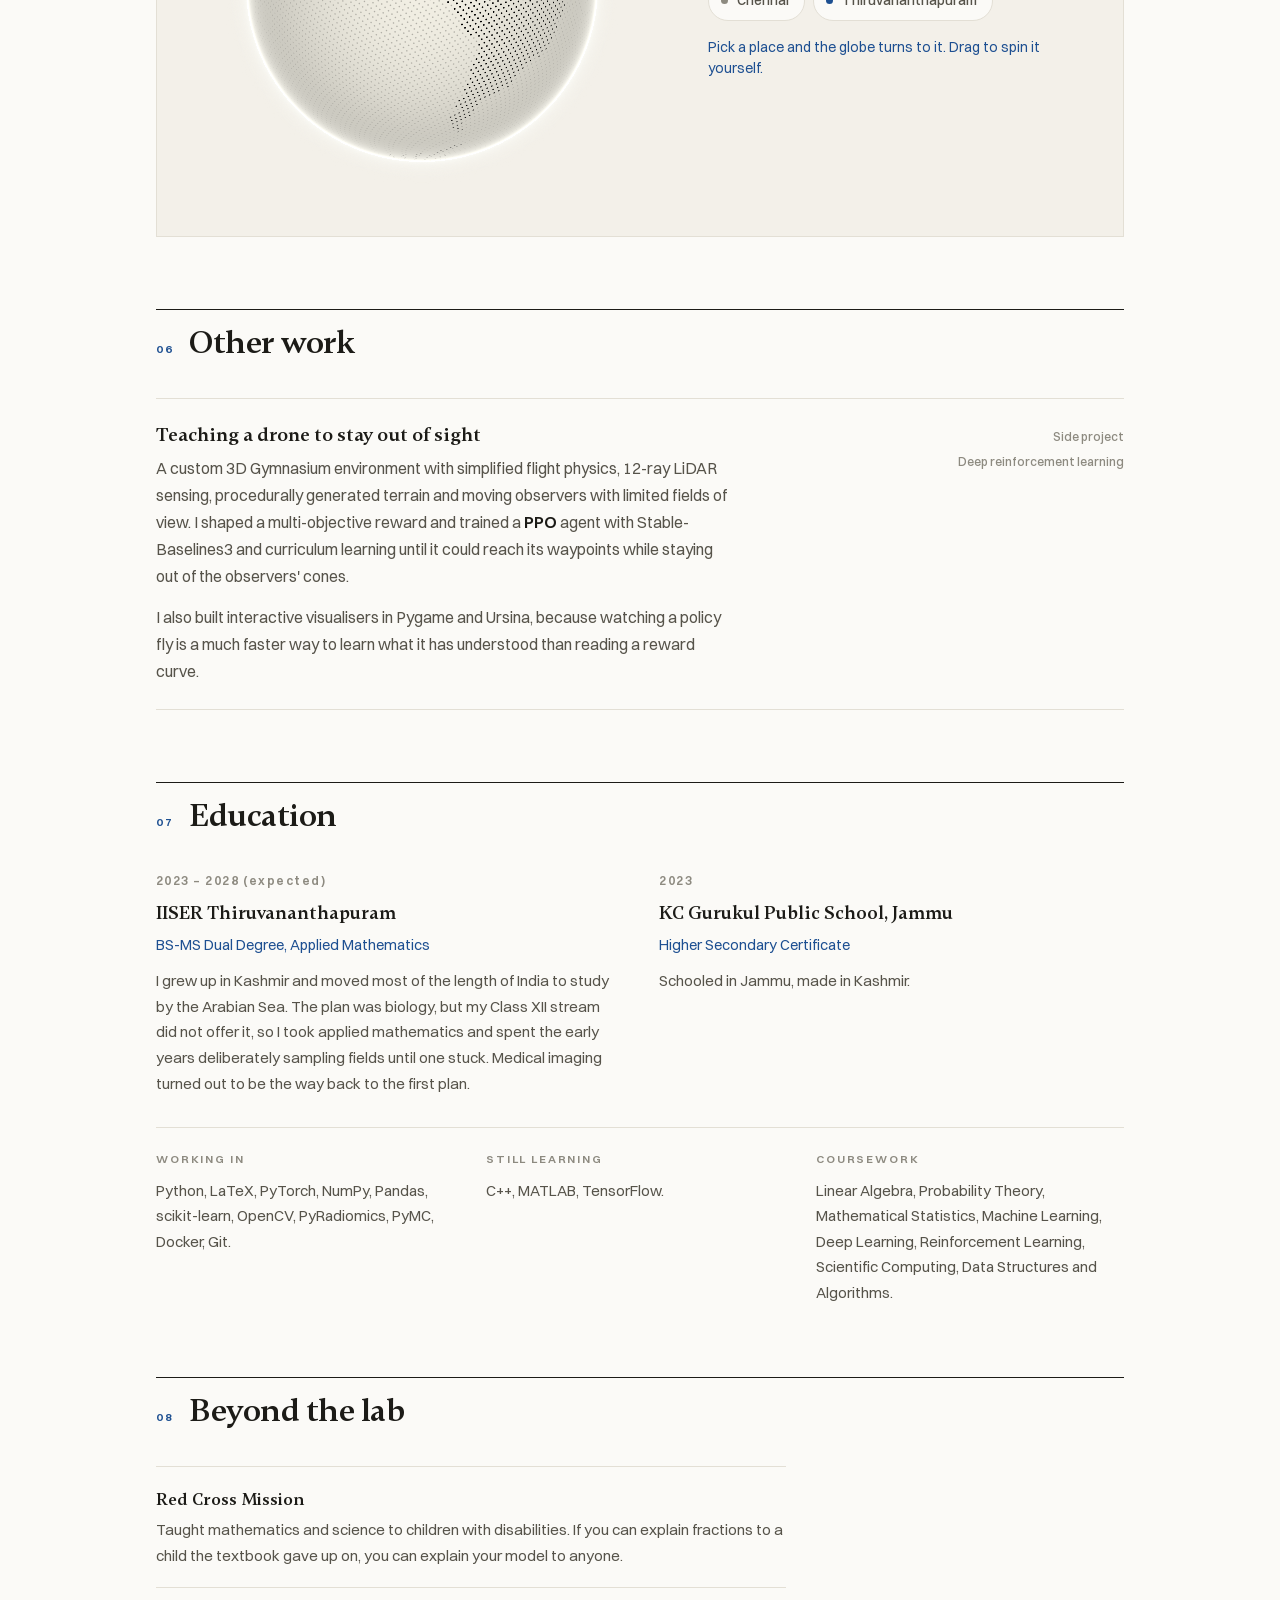
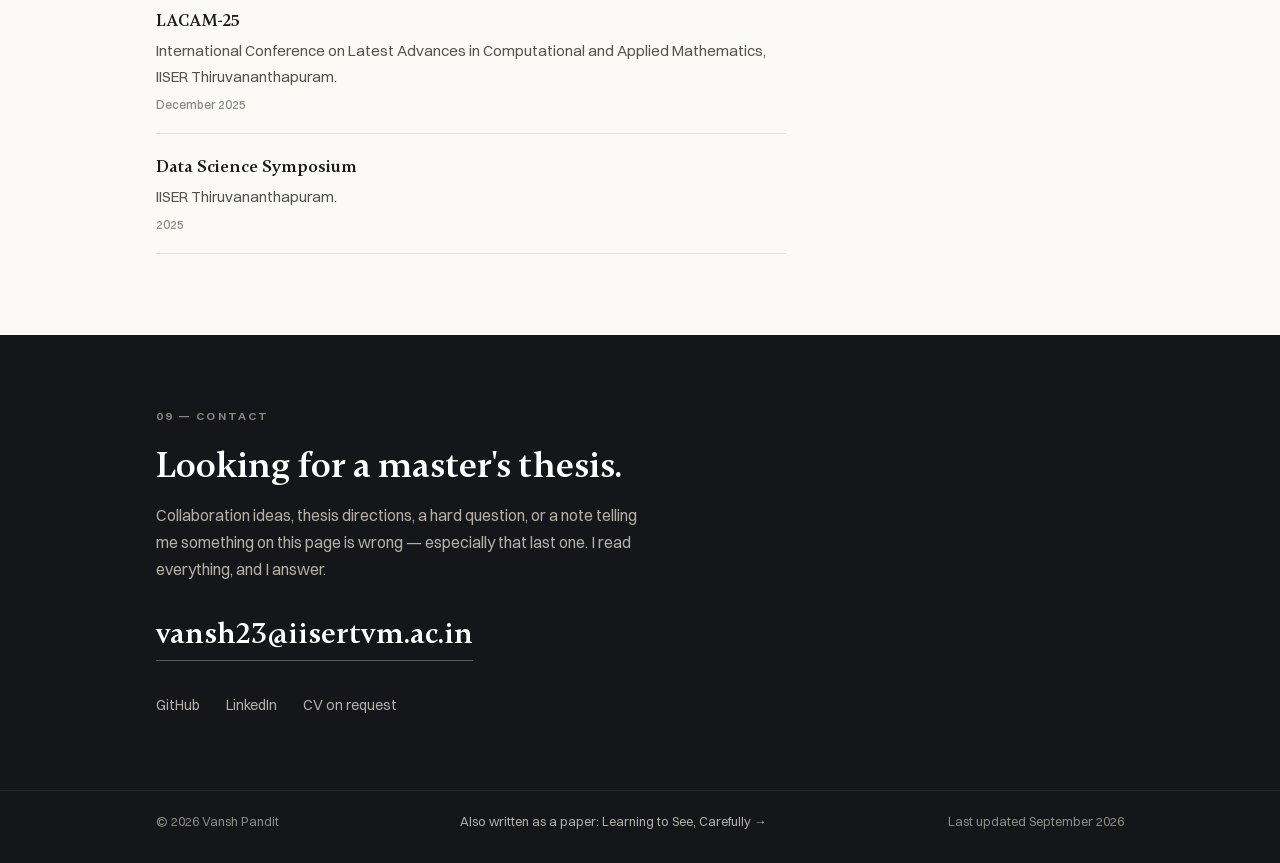
==== commit d7575dd1: "Replace the flat map with an interactive globe "Where I've worked" is now a dotted WebGL globe built" ====
--- a/index.html
+++ b/index.html
@@ -516,34 +516,62 @@
   .item .meta{flex-direction:row;flex-wrap:wrap;gap:4px 14px;text-align:left;order:-1;padding-top:0}
 }
 
-/* ---------- map ---------- */
-.mapbox{border:1px solid var(--rule);background:var(--card);padding:clamp(10px,1.6vw,18px)}
-.mapbox svg{display:block;width:100%;height:auto}
+/* the flat map, kept as the fallback when WebGL is unavailable */
 .map .grat{stroke:var(--rule);stroke-width:1;stroke-dasharray:2 6}
 .map .axis{fill:var(--faint);font-family:var(--sans);font-size:9px;letter-spacing:.06em}
 .map .move{fill:none;stroke:var(--rule);stroke-width:1.2;stroke-dasharray:2 6}
 .map .arc{fill:none;stroke:var(--accent);stroke-width:1.3;stroke-dasharray:4 6;opacity:.55}
-.map .trav{fill:var(--accent)}
-@supports not (offset-path:path('M0 0 L1 1')){.map .trav{display:none}}
-.map .t1{offset-path:path('M500 360 Q 240 240 152 92');animation:travel 8s linear infinite}
-.map .t2{offset-path:path('M500 360 Q 540 190 472 98');animation:travel 7s 1.4s linear infinite}
-.map .t3{offset-path:path('M500 360 Q 552 342 558 306');animation:travel 5.4s .7s linear infinite}
-@keyframes travel{0%{offset-distance:0%;opacity:0}10%{opacity:1}86%{opacity:1}100%{offset-distance:100%;opacity:0}}
-.map .node{cursor:pointer}
-.map .node circle.c{fill:var(--paper);stroke:var(--ink);stroke-width:1.6;transition:fill .18s,stroke .18s}
-.map .node text{fill:var(--ink2);font-family:var(--sans);font-size:11px;font-weight:500;transition:fill .18s}
-.map .node:hover circle.c{fill:var(--accent);stroke:var(--accent)}
-.map .node:hover text{fill:var(--accent)}
-.map .home circle.c{fill:var(--ink);stroke:var(--ink)}
-.map .compass *{stroke:var(--rule);fill:none;stroke-width:1.1}
-.map .compass text{fill:var(--faint);stroke:none;font-family:var(--sans);font-size:10px}
+.map .node circle.c{fill:var(--paper);stroke:var(--ink);stroke-width:1.6}
+.map .node text{fill:var(--ink2);font-family:var(--sans);font-size:11px;font-weight:500}
+.map .home circle.c{fill:var(--accent);stroke:var(--accent)}
 .map .foot{fill:var(--faint);font-family:var(--sans);font-size:9px;font-style:italic}
-.mapcap{
-  margin-top:12px;font-size:.85rem;color:var(--ink2);
-  display:flex;flex-wrap:wrap;gap:6px 10px;
-}
-.mapcap b{color:var(--ink);font-weight:600}
+
+/* ---------- globe ---------- */
+.globewrap{
+  display:grid;grid-template-columns:minmax(0,1fr) minmax(0,.82fr);
+  gap:clamp(20px,4vw,52px);align-items:center;
+  border:1px solid var(--rule);background:var(--paper2);
+  padding:clamp(16px,3vw,30px);
+}
+.globestage{position:relative;aspect-ratio:1;width:100%;max-width:440px;margin:0 auto}
+#globe{
+  width:100%;height:100%;display:block;
+  contain:layout paint size;opacity:0;transition:opacity .6s ease;cursor:grab;
+}
+#globe.on{opacity:1}
+#globe.dragging{cursor:grabbing}
+.globefallback{position:absolute;inset:0;display:flex;align-items:center;justify-content:center}
+.globefallback svg{width:100%;height:auto}
+.globewrap.live .globefallback{display:none}
+
+.placeslead{font-size:.95rem;color:var(--ink2);margin-bottom:16px;max-width:34ch}
+ul.placelist{list-style:none;display:flex;flex-wrap:wrap;gap:8px;margin-bottom:16px}
+.placebtn{
+  display:inline-flex;align-items:center;gap:9px;
+  font:inherit;font-size:.85rem;font-weight:500;color:var(--ink2);
+  background:var(--paper);border:1px solid var(--rule);border-radius:999px;
+  padding:7px 15px 7px 12px;cursor:pointer;
+  transition:border-color .18s,color .18s,background .18s;
+}
+.placebtn:hover{border-color:var(--accent);color:var(--accent)}
+.placebtn .dot{
+  width:7px;height:7px;border-radius:50%;background:var(--faint);
+  transition:background .18s,box-shadow .18s;flex:none;
+}
+.placebtn.home .dot{background:var(--accent)}
+.placebtn[aria-pressed="true"]{
+  border-color:var(--accent);background:var(--accent-tint);color:var(--accent);font-weight:600;
+}
+.placebtn[aria-pressed="true"] .dot{background:var(--accent);box-shadow:0 0 0 3px var(--accent-tint)}
+.placebtn:focus-visible{outline:2px solid var(--accent);outline-offset:2px}
+
+.mapcap{font-size:.88rem;color:var(--ink2);line-height:1.55;min-height:3.1em}
 #mapread{color:var(--accent)}
+
+@media(max-width:820px){
+  .globewrap{grid-template-columns:1fr;gap:22px}
+  .globestage{max-width:320px}
+}
 
 /* ---------- education / two-up ---------- */
 .twoup{display:grid;grid-template-columns:repeat(auto-fit,minmax(min(100%,280px),1fr));gap:clamp(20px,3vw,44px)}
@@ -837,59 +865,101 @@
   </article>
 </section>
 
-<!-- ==================== PLACES / MAP ==================== -->
+<!-- ==================== PLACES / GLOBE ==================== -->
 <section class="s wrap" id="places">
   <div class="shead reveal"><span class="n">05</span><h2>Where I&#39;ve worked</h2></div>
 
-  <div class="mapbox reveal">
-    <svg class="map" viewBox="0 0 720 420" xmlns="http://www.w3.org/2000/svg"
-         aria-label="Stylised map of the places Vansh has studied and worked: Dresden, Kashmir, Jammu, Chennai and Thiruvananthapuram">
-      <g class="grat">
-        <line x1="0" y1="105" x2="720" y2="105"/><line x1="0" y1="210" x2="720" y2="210"/><line x1="0" y1="315" x2="720" y2="315"/>
-        <line x1="180" y1="0" x2="180" y2="420"/><line x1="360" y1="0" x2="360" y2="420"/><line x1="540" y1="0" x2="540" y2="420"/>
-      </g>
-      <text class="axis" x="8" y="100">51&deg;N</text>
-      <text class="axis" x="8" y="205">32&deg;N</text>
-      <text class="axis" x="8" y="310">13&deg;N</text>
-
-      <g class="compass" transform="translate(672,44)">
-        <circle r="18"/><line x1="0" y1="12" x2="0" y2="-12"/>
-        <text x="-4" y="-24">N</text>
-      </g>
-
-      <path class="move" d="M430 64 Q 396 220 494 354"/>
-      <path class="arc" d="M500 360 Q 240 240 152 92"/>
-      <path class="arc" d="M500 360 Q 540 190 472 98"/>
-      <path class="arc" d="M500 360 Q 552 342 558 306"/>
-
-      <circle class="trav t1" r="3"/>
-      <circle class="trav t2" r="3"/>
-      <circle class="trav t3" r="3"/>
-      <g class="node" data-blurb="Dresden, Germany — QuantUS B-mode radiomics at TU Dresden, from January 2026.">
-        <circle class="c" cx="152" cy="92" r="5.5"/>
-        <text x="138" y="76">Dresden</text>
-      </g>
-      <g class="node" data-blurb="Jammu — PET/CT oncology pipelines at IIT Jammu for the MICCAI 2026 HECKTOR challenge.">
-        <circle class="c" cx="472" cy="98" r="5.5"/>
-        <text x="486" y="96">Jammu</text>
-      </g>
-      <g class="node" data-blurb="Kashmir — home. The mountains everything else gets measured against.">
-        <circle class="c" cx="430" cy="56" r="5.5"/>
-        <text x="376" y="48">Kashmir</text>
-      </g>
-      <g class="node" data-blurb="Chennai — statistical learning from scratch at IIT Madras, summer 2025.">
-        <circle class="c" cx="558" cy="306" r="5.5"/>
-        <text x="572" y="304">Chennai</text>
-      </g>
-      <g class="node home" data-blurb="Thiruvananthapuram — home base. BS-MS applied mathematics at IISER TVM, by the Arabian Sea.">
-        <circle class="c" cx="500" cy="360" r="5.5"/>
-        <text x="380" y="382">Thiruvananthapuram</text>
-      </g>
-
-      <text class="foot" x="14" y="406">Plotted loosely by geography, not to scale.</text>
-    </svg>
+  <div class="globewrap reveal" id="globewrap">
+    <div class="globestage">
+      <canvas id="globe" width="640" height="640" aria-hidden="true"></canvas>
+
+      <!-- shown until the globe starts, and kept for browsers without WebGL -->
+      <div class="globefallback" id="globefallback">
+        <svg class="map" viewBox="0 0 720 420" xmlns="http://www.w3.org/2000/svg"
+             aria-label="Stylised map of the places Vansh has studied and worked: Dresden, Kashmir, Jammu, Chennai and Thiruvananthapuram">
+          <g class="grat">
+            <line x1="0" y1="105" x2="720" y2="105"/><line x1="0" y1="210" x2="720" y2="210"/><line x1="0" y1="315" x2="720" y2="315"/>
+            <line x1="180" y1="0" x2="180" y2="420"/><line x1="360" y1="0" x2="360" y2="420"/><line x1="540" y1="0" x2="540" y2="420"/>
+          </g>
+          <text class="axis" x="8" y="100">51&deg;N</text>
+          <text class="axis" x="8" y="205">32&deg;N</text>
+          <text class="axis" x="8" y="310">13&deg;N</text>
+          <path class="move" d="M430 64 Q 396 220 494 354"/>
+          <path class="arc" d="M500 360 Q 240 240 152 92"/>
+          <path class="arc" d="M500 360 Q 540 190 472 98"/>
+          <path class="arc" d="M500 360 Q 552 342 558 306"/>
+          <g class="node">
+            <circle class="c" cx="152" cy="92" r="5.5"/>
+            <text x="138" y="76">Dresden</text>
+          </g>
+          <g class="node">
+            <circle class="c" cx="472" cy="98" r="5.5"/>
+            <text x="486" y="96">Jammu</text>
+          </g>
+          <g class="node">
+            <circle class="c" cx="430" cy="56" r="5.5"/>
+            <text x="376" y="48">Kashmir</text>
+          </g>
+          <g class="node">
+            <circle class="c" cx="558" cy="306" r="5.5"/>
+            <text x="572" y="304">Chennai</text>
+          </g>
+          <g class="node home">
+            <circle class="c" cx="500" cy="360" r="5.5"/>
+            <text x="380" y="382">Thiruvananthapuram</text>
+          </g>
+          <text class="foot" x="14" y="406">Plotted loosely by geography, not to scale.</text>
+        </svg>
+      </div>
+    </div>
+
+    <div class="places">
+      <p class="placeslead">Five places, one globe.</p>
+      <ul class="placelist">
+        <li>
+          <button type="button" class="placebtn"
+                  data-lat="51.0504" data-lng="13.7373"
+                  data-blurb="Dresden, Germany — QuantUS B-mode radiomics at TU Dresden, from January 2026." aria-pressed="false">
+            <span class="dot" aria-hidden="true"></span>
+            <span class="nm">Dresden</span>
+          </button>
+        </li>
+        <li>
+          <button type="button" class="placebtn"
+                  data-lat="32.7266" data-lng="74.857"
+                  data-blurb="Jammu — PET/CT oncology pipelines at IIT Jammu for the MICCAI 2026 HECKTOR challenge." aria-pressed="false">
+            <span class="dot" aria-hidden="true"></span>
+            <span class="nm">Jammu</span>
+          </button>
+        </li>
+        <li>
+          <button type="button" class="placebtn"
+                  data-lat="34.0837" data-lng="74.7973"
+                  data-blurb="Kashmir — home. The mountains everything else gets measured against." aria-pressed="false">
+            <span class="dot" aria-hidden="true"></span>
+            <span class="nm">Kashmir</span>
+          </button>
+        </li>
+        <li>
+          <button type="button" class="placebtn"
+                  data-lat="13.0827" data-lng="80.2707"
+                  data-blurb="Chennai — statistical learning from scratch at IIT Madras, summer 2025." aria-pressed="false">
+            <span class="dot" aria-hidden="true"></span>
+            <span class="nm">Chennai</span>
+          </button>
+        </li>
+        <li>
+          <button type="button" class="placebtn home"
+                  data-lat="8.5241" data-lng="76.9366"
+                  data-blurb="Thiruvananthapuram — home base. BS-MS applied mathematics at IISER TVM, by the Arabian Sea." aria-pressed="false">
+            <span class="dot" aria-hidden="true"></span>
+            <span class="nm">Thiruvananthapuram</span>
+          </button>
+        </li>
+      </ul>
+      <p class="mapcap"><span id="mapread">Pick a place and the globe turns to it. Drag to spin it yourself.</span></p>
+    </div>
   </div>
-  <p class="mapcap reveal"><b>Five places.</b> <span id="mapread">Hover or tap a point for details.</span></p>
 </section>
 
 <!-- ==================== OTHER WORK ==================== -->
@@ -1089,5 +1159,203 @@
   });
 })();
 </script>
+
+<script type="module">
+/* ============================================================
+   The globe in "Where I've worked".
+
+   COBE (6 kB, self-hosted) draws a dotted earth on a canvas.
+   Picking a place eases the globe round to face it; left alone
+   it drifts west. The flat SVG map stays in the markup and is
+   used whenever WebGL is missing, so nothing is lost.
+   ============================================================ */
+import createGlobe from './js/cobe.js';
+
+(function () {
+  const canvas = document.getElementById('globe');
+  const wrap = document.getElementById('globewrap');
+  const readout = document.getElementById('mapread');
+  if (!canvas || !wrap) return;
+
+  const buttons = [...document.querySelectorAll('.placebtn')];
+  const idle = readout ? readout.textContent : '';
+  const calm = matchMedia('(prefers-reduced-motion: reduce)').matches;
+
+  /* cobe's own convention for pointing a lat/long at the viewer */
+  const anglesFor = (lat, lng) => [
+    Math.PI - ((lng * Math.PI) / 180 - Math.PI / 2),
+    (lat * Math.PI) / 180,
+  ];
+
+  const places = buttons.map((b) => ({
+    el: b,
+    lat: parseFloat(b.dataset.lat),
+    lng: parseFloat(b.dataset.lng),
+    blurb: b.dataset.blurb,
+    home: b.classList.contains('home'),
+  }));
+
+  /* ---------- palette, read from the page so themes stay in step ---------- */
+  const hexToRgb = (hex) => {
+    const v = hex.trim().replace('#', '');
+    const n = parseInt(v.length === 3 ? v.split('').map((c) => c + c).join('') : v, 16);
+    return [((n >> 16) & 255) / 255, ((n >> 8) & 255) / 255, (n & 255) / 255];
+  };
+  function palette() {
+    const cs = getComputedStyle(document.documentElement);
+    const pick = (name, fallback) => {
+      const raw = cs.getPropertyValue(name).trim();
+      return raw.startsWith('#') ? hexToRgb(raw) : hexToRgb(fallback);
+    };
+    const dark = document.documentElement.dataset.theme === 'dark'
+      || (!document.documentElement.dataset.theme
+          && matchMedia('(prefers-color-scheme: dark)').matches);
+    return {
+      dark: dark ? 1 : 0,
+      base: dark ? [0.32, 0.34, 0.38] : [0.86, 0.85, 0.81],
+      glow: dark ? [0.08, 0.09, 0.11] : [0.98, 0.98, 0.96],
+      marker: pick('--accent', dark ? '#7fa9e0' : '#1d4f91'),
+    };
+  }
+
+  /* ---------- state ---------- */
+  let globe = null;
+  let phi = anglesFor(20, 60)[0];      // start looking at south Asia
+  let theta = 0.24;
+  let targetPhi = phi;
+  let targetTheta = theta;
+  let drifting = !calm;
+  let active = -1;
+
+  /* dragging */
+  let pointerDown = false;
+  let lastX = 0;
+  let dragged = 0;
+
+  function build() {
+    if (globe) { globe.destroy(); globe = null; }
+    const p = palette();
+    const size = canvas.clientWidth || 440;
+    const dpr = Math.min(devicePixelRatio || 1, 2);
+
+    globe = createGlobe(canvas, {
+      devicePixelRatio: dpr,
+      width: size * dpr,
+      height: size * dpr,
+      phi: 0,
+      theta: 0,
+      dark: p.dark,
+      diffuse: 1.2,
+      mapSamples: 15000,
+      mapBrightness: p.dark ? 4.4 : 1.9,
+      mapBaseBrightness: p.dark ? 0.06 : 0.16,
+      baseColor: p.base,
+      markerColor: p.marker,
+      glowColor: p.glow,
+      opacity: 1,
+      markers: places.map((pl) => ({
+        location: [pl.lat, pl.lng],
+        size: pl.home ? 0.09 : 0.06,
+      })),
+      onRender: (state) => {
+        if (drifting && !pointerDown) targetPhi -= 0.0035;
+        phi += (targetPhi - phi) * 0.075;
+        theta += (targetTheta - theta) * 0.075;
+        state.phi = phi;
+        state.theta = theta;
+        const s = canvas.clientWidth || size;
+        state.width = s * dpr;
+        state.height = s * dpr;
+      },
+    });
+
+    requestAnimationFrame(() => canvas.classList.add('on'));
+    wrap.classList.add('live');
+  }
+
+  /* ---------- picking a place ---------- */
+  function go(i) {
+    const pl = places[i];
+    if (!pl) return;
+    const [p1, t1] = anglesFor(pl.lat, pl.lng);
+
+    /* take the short way round rather than unwinding the long way */
+    const turns = Math.round((phi - p1) / (Math.PI * 2));
+    targetPhi = p1 + turns * Math.PI * 2;
+    targetTheta = t1;
+    drifting = false;
+    active = i;
+
+    buttons.forEach((b, n) => b.setAttribute('aria-pressed', n === i ? 'true' : 'false'));
+    if (readout) readout.textContent = pl.blurb;
+  }
+
+  function release() {
+    drifting = !calm;
+    active = -1;
+    buttons.forEach((b) => b.setAttribute('aria-pressed', 'false'));
+    if (readout) readout.textContent = idle;
+  }
+
+  buttons.forEach((b, i) => {
+    b.addEventListener('click', () => (active === i ? release() : go(i)));
+  });
+
+  /* ---------- drag to spin ---------- */
+  canvas.addEventListener('pointerdown', (e) => {
+    pointerDown = true; lastX = e.clientX; dragged = 0;
+    canvas.classList.add('dragging');
+    canvas.setPointerCapture(e.pointerId);
+  });
+  canvas.addEventListener('pointermove', (e) => {
+    if (!pointerDown) return;
+    const dx = e.clientX - lastX;
+    lastX = e.clientX;
+    dragged += Math.abs(dx);
+    targetPhi += dx * 0.006;
+    phi = targetPhi;                 /* follow the finger exactly */
+  });
+  function endDrag() {
+    if (!pointerDown) return;
+    pointerDown = false;
+    canvas.classList.remove('dragging');
+    if (dragged > 4) {               /* a real drag, not a tap */
+      drifting = !calm;
+      active = -1;
+      buttons.forEach((b) => b.setAttribute('aria-pressed', 'false'));
+      if (readout) readout.textContent = idle;
+    }
+  }
+  canvas.addEventListener('pointerup', endDrag);
+  canvas.addEventListener('pointercancel', endDrag);
+
+  /* ---------- rebuild on theme change and on resize ---------- */
+  let resizeTimer = null;
+  addEventListener('resize', () => {
+    clearTimeout(resizeTimer);
+    resizeTimer = setTimeout(build, 200);
+  }, { passive: true });
+
+  new MutationObserver(build).observe(document.documentElement, {
+    attributes: true, attributeFilter: ['data-theme'],
+  });
+  matchMedia('(prefers-color-scheme: dark)').addEventListener('change', build);
+
+  /* only spend GPU time while it is actually on screen */
+  try {
+    build();
+    new IntersectionObserver((entries) => {
+      entries.forEach((en) => {
+        if (globe) globe.toggle ? globe.toggle(en.isIntersecting) : null;
+        drifting = en.isIntersecting && !calm && active === -1;
+      });
+    }, { threshold: 0.05 }).observe(wrap);
+  } catch (err) {
+    /* no WebGL: the flat map is already in the markup, so just leave it */
+    wrap.classList.remove('live');
+  }
+})();
+
+</script>
 </body>
 </html>
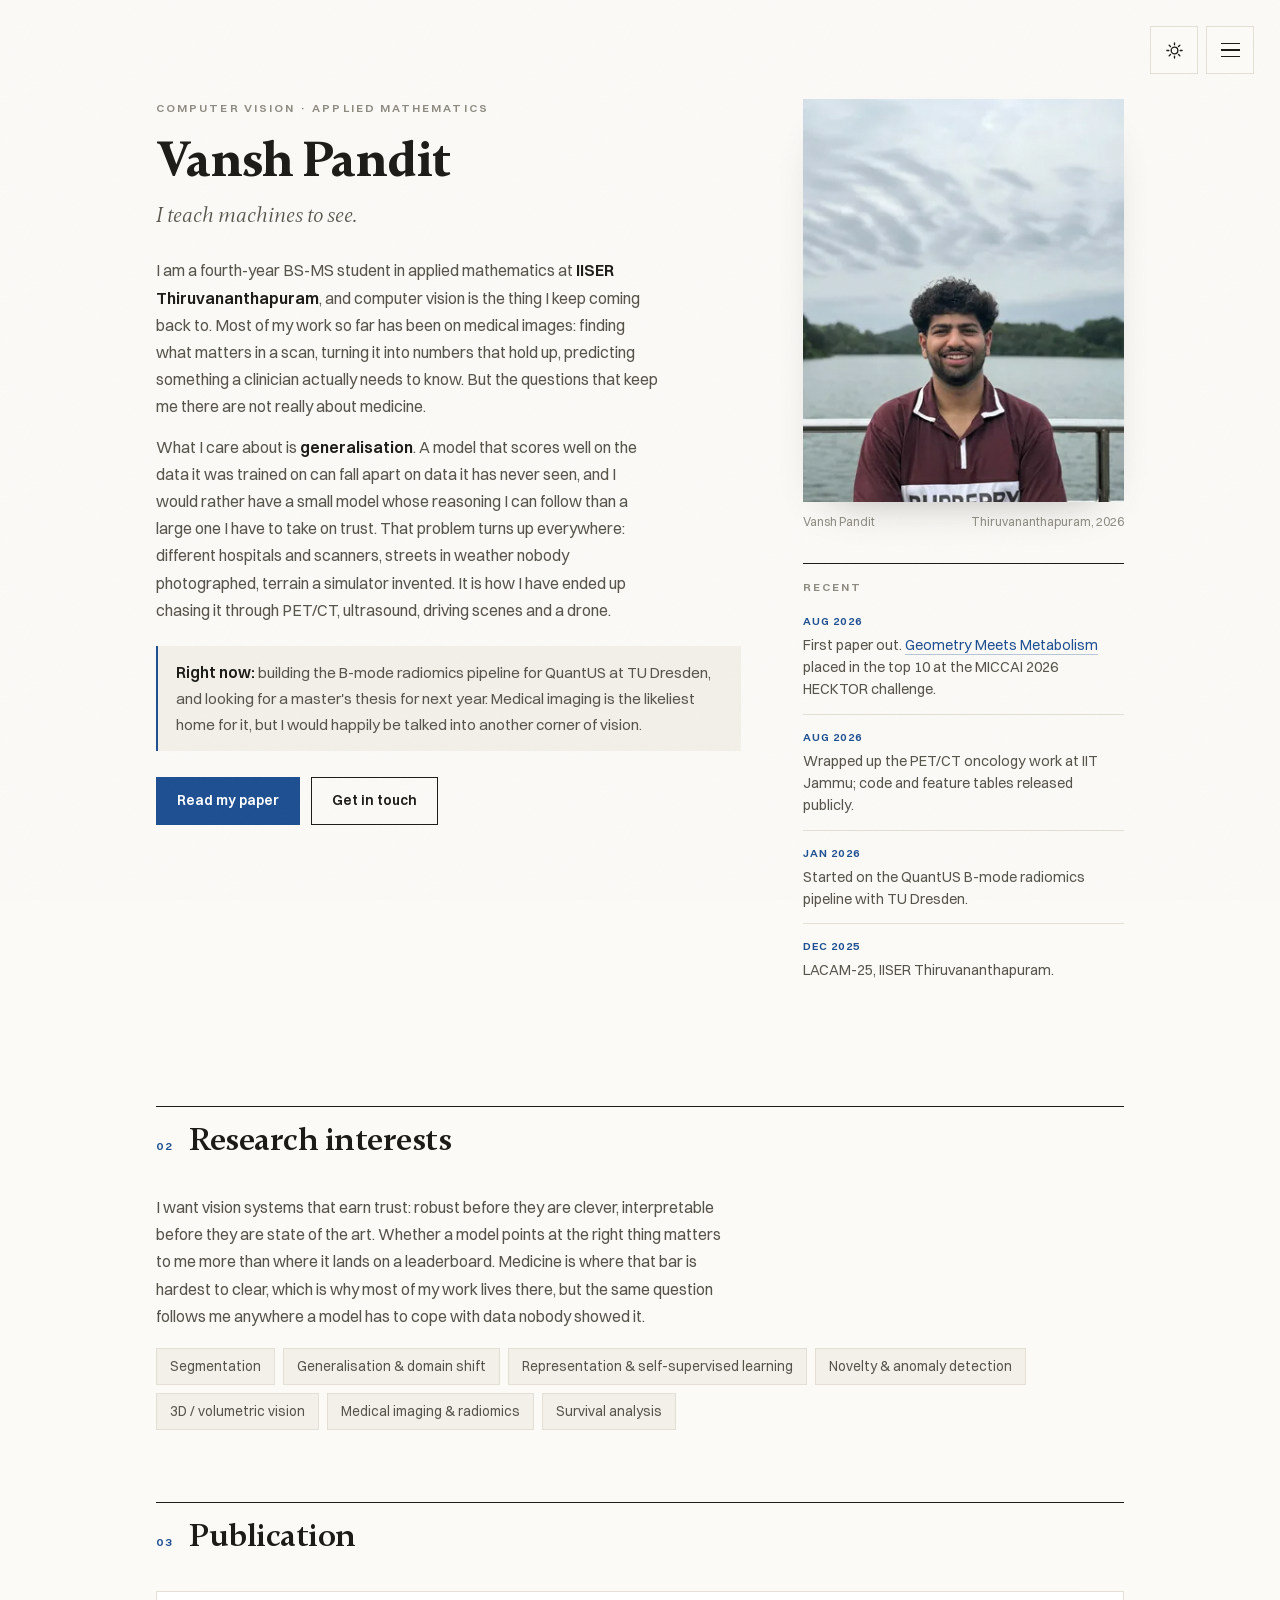
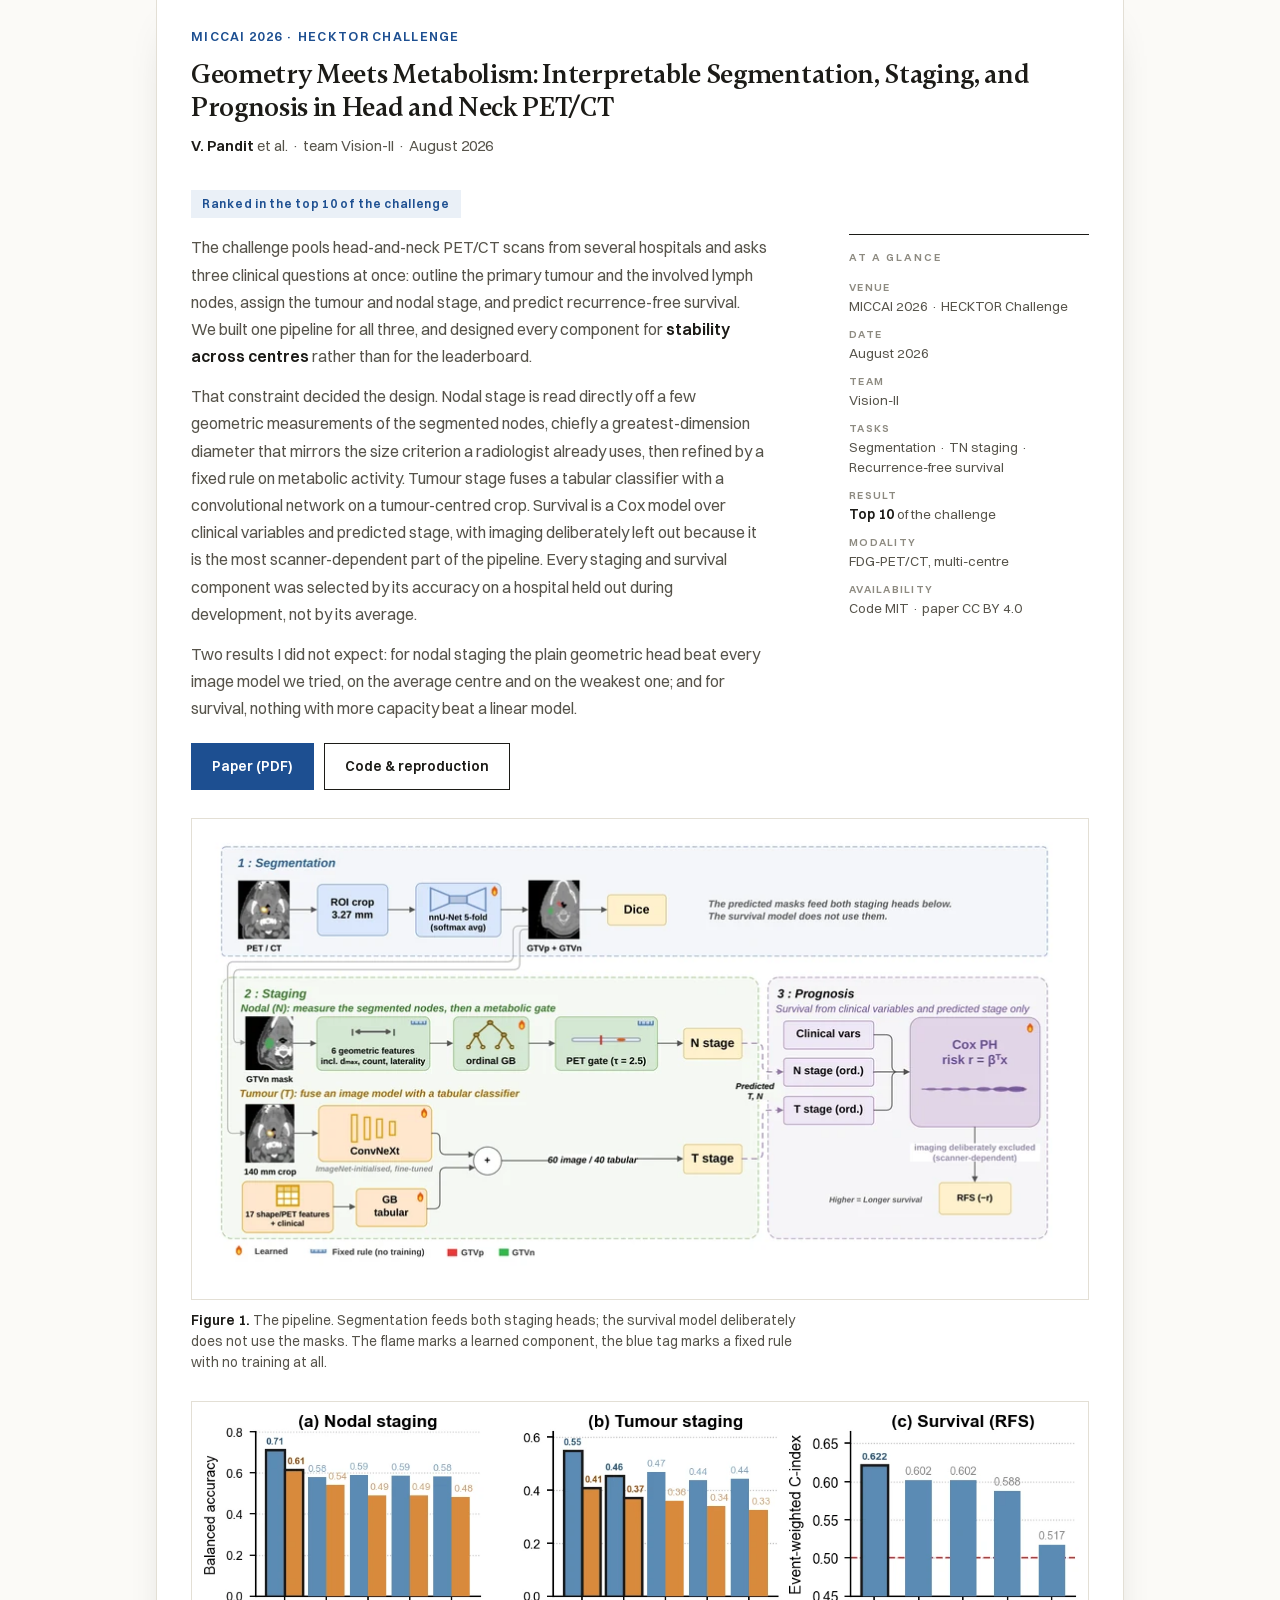
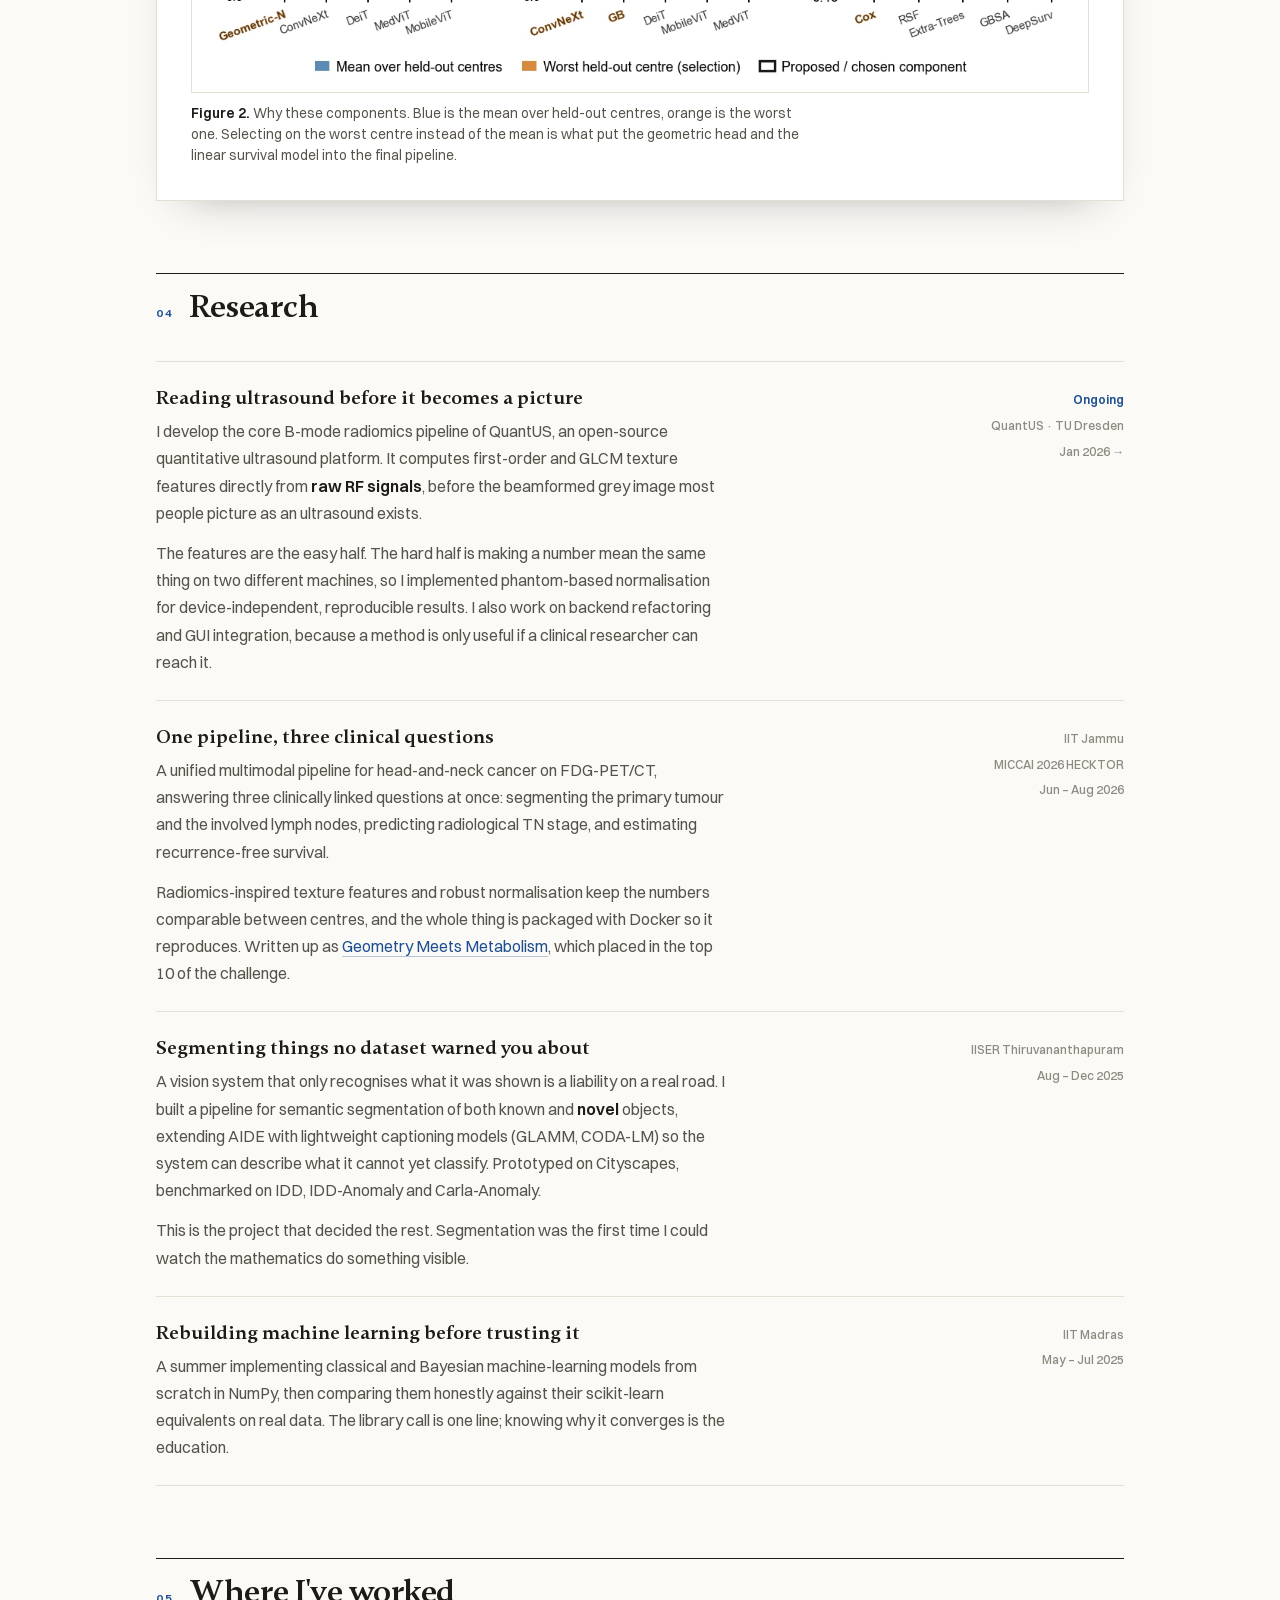
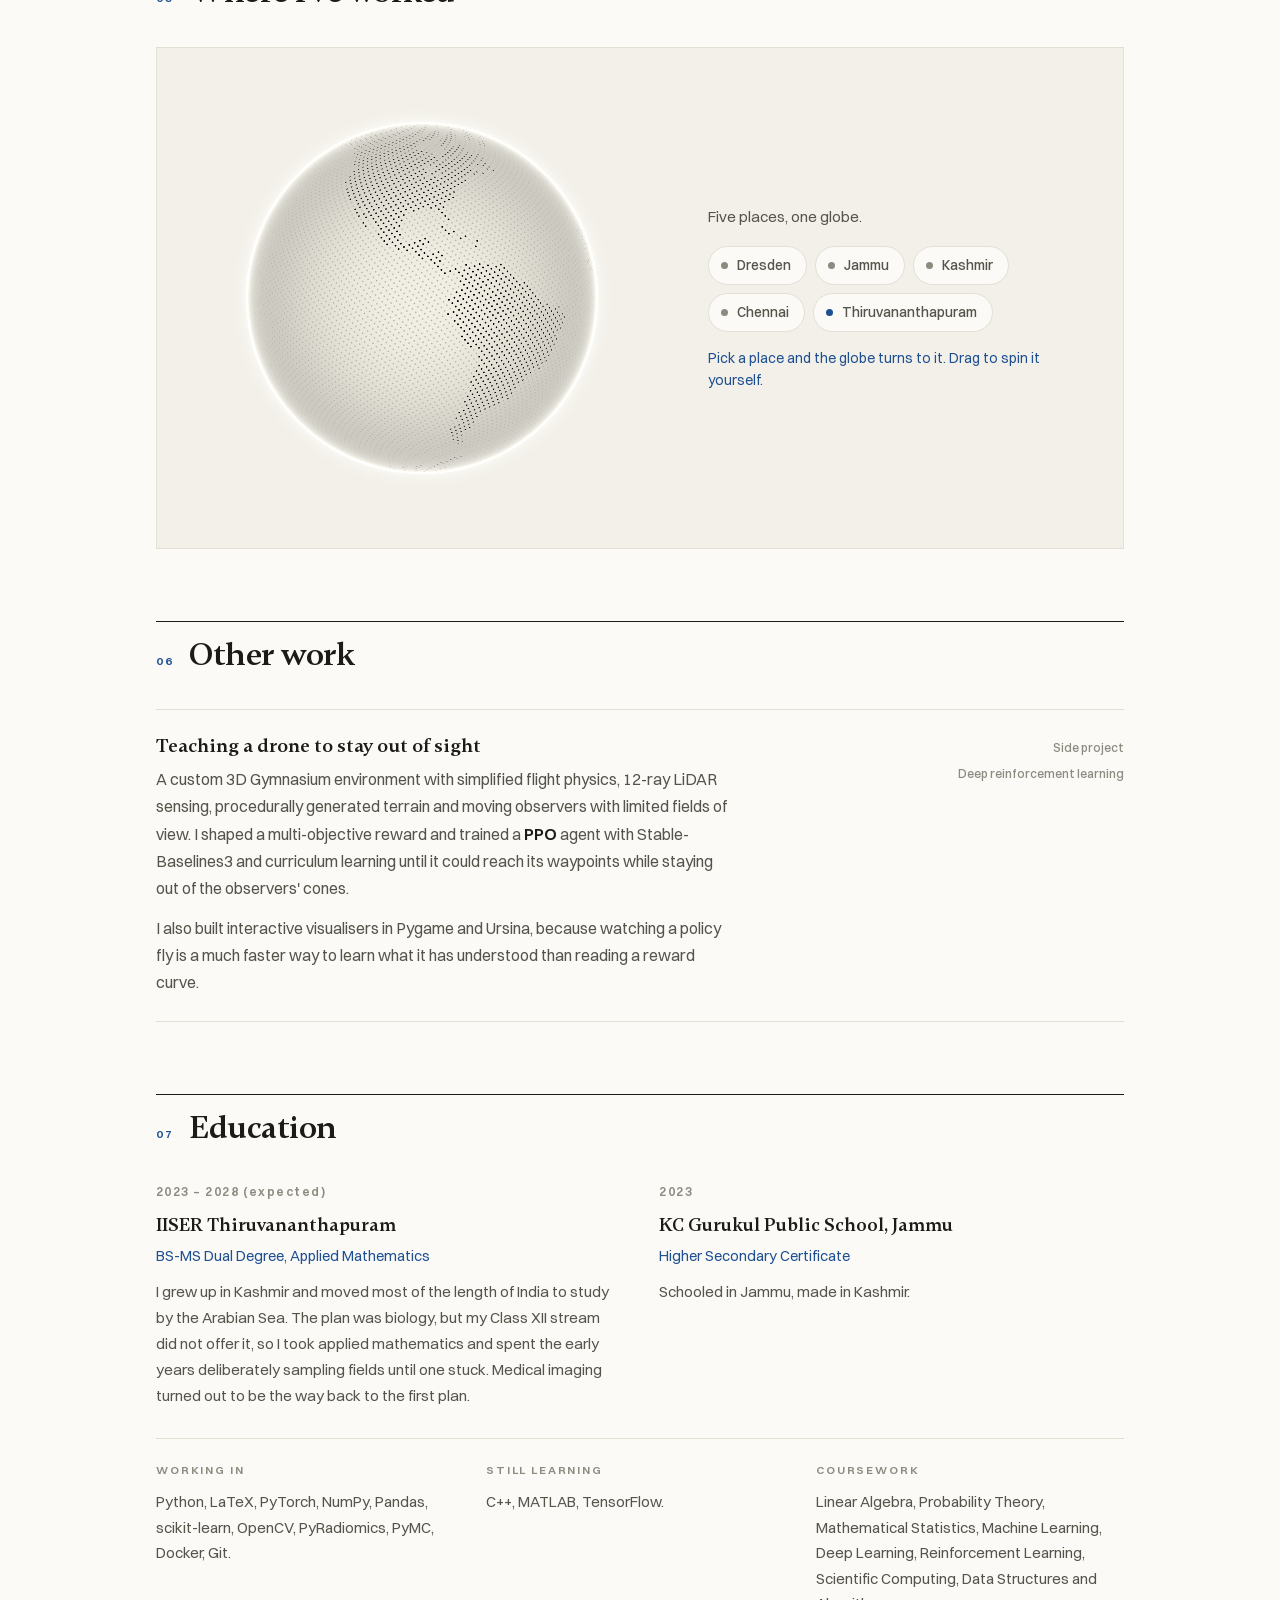
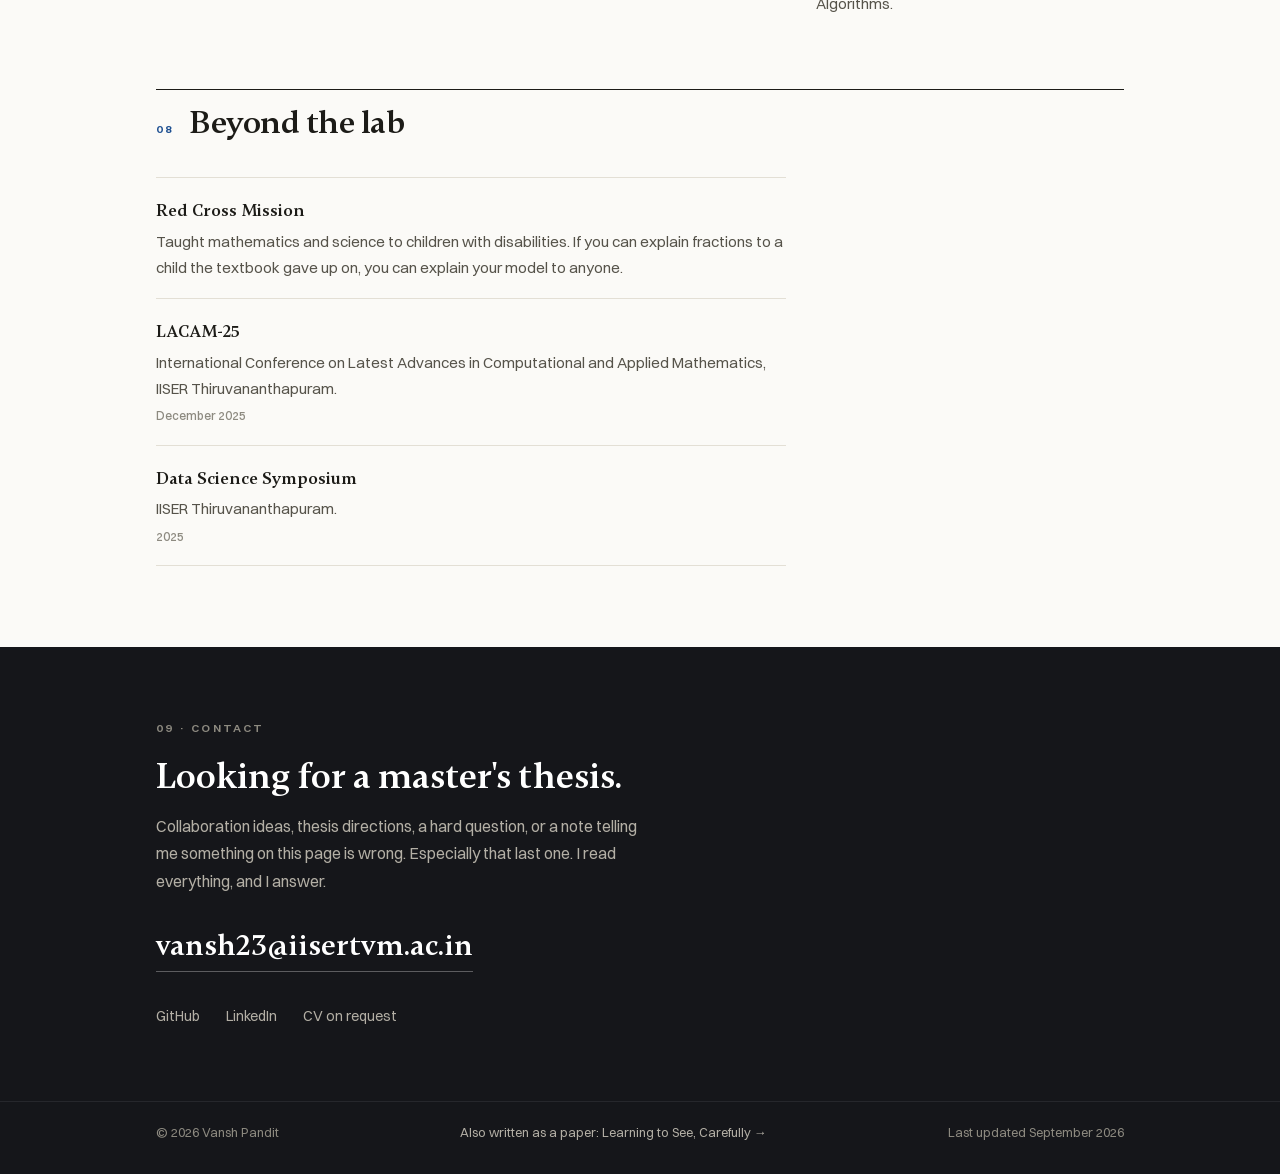
==== commit e55b304a: "Top 10, add the IIT Jammu entry, drop every em dash The HECKTOR placing is top 10, not top 15; corre" ====
--- a/index.html
+++ b/index.html
@@ -3,8 +3,8 @@
 <head>
 <meta charset="UTF-8" />
 <meta name="viewport" content="width=device-width, initial-scale=1.0" />
-<title>Vansh Pandit — Computer vision</title>
-<meta name="description" content="Vansh Pandit — BS-MS student in applied mathematics at IISER Thiruvananthapuram working in computer vision: segmentation, representation learning and generalisation. Most of the work so far has been in medical imaging, but the questions are not specific to medicine." />
+<title>Vansh Pandit · Computer vision</title>
+<meta name="description" content="Vansh Pandit is a BS-MS student in applied mathematics at IISER Thiruvananthapuram working in computer vision: segmentation, representation learning and generalisation. Most of the work so far has been in medical imaging, but the questions are not specific to medicine." />
 <meta name="author" content="Vansh Pandit" />
 <meta name="theme-color" content="#fbfaf7" media="(prefers-color-scheme: light)" />
 <meta name="theme-color" content="#14151a" media="(prefers-color-scheme: dark)" />
@@ -19,16 +19,16 @@
 
 <meta property="og:type" content="profile" />
 <meta property="og:site_name" content="Vansh Pandit" />
-<meta property="og:title" content="Vansh Pandit — Computer vision" />
-<meta property="og:description" content="Computer vision — segmentation, representation learning, and whether a model still works on data it has never seen. Mostly medical imaging so far; open to the rest." />
+<meta property="og:title" content="Vansh Pandit · Computer vision" />
+<meta property="og:description" content="Computer vision: segmentation, representation learning, and whether a model still works on data it has never seen. Mostly medical imaging so far; open to the rest." />
 <meta property="og:url" content="https://vansh287.github.io/portfolio/" />
 <meta property="og:image" content="https://vansh287.github.io/portfolio/og-image.png" />
 <meta property="og:image:width" content="1200" />
 <meta property="og:image:height" content="630" />
-<meta property="og:image:alt" content="Vansh Pandit — computer vision" />
+<meta property="og:image:alt" content="Vansh Pandit, computer vision" />
 <meta name="twitter:card" content="summary_large_image" />
-<meta name="twitter:title" content="Vansh Pandit — Computer vision" />
-<meta name="twitter:description" content="Computer vision — segmentation, representation learning, and whether a model still works on data it has never seen. Mostly medical imaging so far; open to the rest." />
+<meta name="twitter:title" content="Vansh Pandit · Computer vision" />
+<meta name="twitter:description" content="Computer vision: segmentation, representation learning, and whether a model still works on data it has never seen. Mostly medical imaging so far; open to the rest." />
 <meta name="twitter:image" content="https://vansh287.github.io/portfolio/og-image.png" />
 
 <link rel="preload" href="fonts/gambetta-700.woff2" as="font" type="font/woff2" crossorigin />
@@ -100,7 +100,7 @@
 
 <style>
 /* ===========================================================
-   Gambetta (headings) + Switzer (text) — Indian Type Foundry,
+   Gambetta (headings) + Switzer (text), Indian Type Foundry,
    self-hosted. Warm white, ink, one blue accent.
    =========================================================== */
 @font-face{font-family:Gambetta;src:url('fonts/gambetta-400.woff2') format('woff2');font-weight:400;font-style:normal;font-display:swap}
@@ -206,7 +206,7 @@
 body.locked{overflow:hidden}
 img{max-width:100%;display:block}
 
-/* a whisper of paper grain — gives the flat colour some tooth */
+/* a whisper of paper grain, gives the flat colour some tooth */
 body::after{
   content:'';position:fixed;inset:0;z-index:1;pointer-events:none;
   opacity:var(--grain);
@@ -227,7 +227,7 @@
 @media (prefers-reduced-motion: no-preference){
 
   /* The intro settles in on load. It is above the fold, so this always
-     completes — it is the one place a fade is safe. */
+     completes; it is the one place a fade is safe. */
   .introgrid > *{animation:intro-in .7s cubic-bezier(.22,.7,.3,1) both}
   .introgrid > *:nth-child(2){animation-delay:.09s}
   @keyframes intro-in{
@@ -237,7 +237,7 @@
 
   /* Everything below lifts as it scrolls into view, driven by the native
      scroll timeline. It animates position only, never opacity, so a browser
-     without support — or a stalled timeline — still shows every word. */
+     without support, or a stalled timeline, still shows every word. */
   @supports (animation-timeline: view()){
     .reveal{
       animation:lift linear both;
@@ -294,7 +294,7 @@
 .btn.primary:hover{background:var(--accent-2);border-color:var(--accent-2)}
 
 /* ===========================================================
-   MENU  —  three-line button, top right
+   MENU: three-line button, top right
    =========================================================== */
 .chrome{
   position:fixed;top:clamp(14px,2.4vw,26px);right:clamp(14px,2.4vw,26px);z-index:120;
@@ -680,8 +680,8 @@
       <p class="role">I teach machines to see.</p>
 
       <div class="prose">
-        <p>I am a fourth-year BS-MS student in applied mathematics at <b>IISER Thiruvananthapuram</b>, and computer vision is the thing I keep coming back to. Most of my work so far has been on medical images — finding what matters in a scan, turning it into numbers that hold up, predicting something a clinician actually needs to know — but the questions that keep me there are not really about medicine.</p>
-        <p>What I care about is <b>generalisation</b>. A model that scores well on the data it was trained on can fall apart on data it has never seen, and I would rather have a small model whose reasoning I can follow than a large one I have to take on trust. That problem turns up everywhere — different hospitals and scanners, streets in weather nobody photographed, terrain a simulator invented — which is how I have ended up chasing it through PET/CT, ultrasound, driving scenes and a drone.</p>
+        <p>I am a fourth-year BS-MS student in applied mathematics at <b>IISER Thiruvananthapuram</b>, and computer vision is the thing I keep coming back to. Most of my work so far has been on medical images: finding what matters in a scan, turning it into numbers that hold up, predicting something a clinician actually needs to know. But the questions that keep me there are not really about medicine.</p>
+        <p>What I care about is <b>generalisation</b>. A model that scores well on the data it was trained on can fall apart on data it has never seen, and I would rather have a small model whose reasoning I can follow than a large one I have to take on trust. That problem turns up everywhere: different hospitals and scanners, streets in weather nobody photographed, terrain a simulator invented. It is how I have ended up chasing it through PET/CT, ultrasound, driving scenes and a drone.</p>
       </div>
 
       <p class="here"><b>Right now:</b> building the B-mode radiomics pipeline for QuantUS at TU Dresden, and looking for a master's thesis for next year. Medical imaging is the likeliest home for it, but I would happily be talked into another corner of vision.</p>
@@ -710,7 +710,7 @@
       <ul>
         <li>
           <span class="d">Aug 2026</span>
-          <p>First paper out. <a class="inline" href="#publication">Geometry Meets Metabolism</a> placed in the top 15 at the MICCAI 2026 HECKTOR challenge.</p>
+          <p>First paper out. <a class="inline" href="#publication">Geometry Meets Metabolism</a> placed in the top 10 at the MICCAI 2026 HECKTOR challenge.</p>
         </li>
         <li>
           <span class="d">Aug 2026</span>
@@ -734,7 +734,7 @@
 <section class="s wrap" id="interests">
   <div class="shead reveal"><span class="n">02</span><h2>Research interests</h2></div>
   <div class="prose">
-    <p>I want vision systems that earn trust: robust before they are clever, interpretable before they are state of the art. Whether a model points at the right thing matters to me more than where it lands on a leaderboard. Medicine is where that bar is hardest to clear, which is why most of my work lives there — but the same question follows me anywhere a model has to cope with data nobody showed it.</p>
+    <p>I want vision systems that earn trust: robust before they are clever, interpretable before they are state of the art. Whether a model points at the right thing matters to me more than where it lands on a leaderboard. Medicine is where that bar is hardest to clear, which is why most of my work lives there, but the same question follows me anywhere a model has to cope with data nobody showed it.</p>
   </div>
   <div class="tags reveal">
     <span>Segmentation</span>
@@ -755,7 +755,7 @@
     <p class="venue">MICCAI 2026 · HECKTOR Challenge</p>
     <h3>Geometry Meets Metabolism: Interpretable Segmentation, Staging, and Prognosis in Head and Neck PET/CT</h3>
     <p class="authors"><em>V. Pandit</em> et al. · team Vision-II · August 2026</p>
-    <p class="badge">Ranked in the top 15 of the challenge</p>
+    <p class="badge">Ranked in the top 10 of the challenge</p>
 
     <div class="paperbody">
     <div>
@@ -783,7 +783,7 @@
         <dt>Tasks</dt>
         <dd>Segmentation · TN staging · Recurrence-free survival</dd>
         <dt>Result</dt>
-        <dd><b>Top 15</b> of the challenge</dd>
+        <dd><b>Top 10</b> of the challenge</dd>
         <dt>Modality</dt>
         <dd>FDG-PET/CT, multi-centre</dd>
         <dt>Availability</dt>
@@ -834,6 +834,21 @@
       <span class="now">Ongoing</span>
       <span>QuantUS · TU Dresden</span>
       <span>Jan 2026 →</span>
+    </div>
+  </article>
+
+  <article class="item reveal">
+    <div>
+      <h3>One pipeline, three clinical questions</h3>
+      <div class="prose">
+        <p>A unified multimodal pipeline for head-and-neck cancer on FDG-PET/CT, answering three clinically linked questions at once: segmenting the primary tumour and the involved lymph nodes, predicting radiological TN stage, and estimating recurrence-free survival.</p>
+        <p>Radiomics-inspired texture features and robust normalisation keep the numbers comparable between centres, and the whole thing is packaged with Docker so it reproduces. Written up as <a class="inline" href="#publication">Geometry Meets Metabolism</a>, which placed in the top 10 of the challenge.</p>
+      </div>
+    </div>
+    <div class="meta">
+      <span>IIT Jammu</span>
+      <span>MICCAI 2026 HECKTOR</span>
+      <span>Jun – Aug 2026</span>
     </div>
   </article>
 
@@ -919,7 +934,7 @@
         <li>
           <button type="button" class="placebtn"
                   data-lat="51.0504" data-lng="13.7373"
-                  data-blurb="Dresden, Germany — QuantUS B-mode radiomics at TU Dresden, from January 2026." aria-pressed="false">
+                  data-blurb="Dresden, Germany. QuantUS B-mode radiomics at TU Dresden, from January 2026." aria-pressed="false">
             <span class="dot" aria-hidden="true"></span>
             <span class="nm">Dresden</span>
           </button>
@@ -927,7 +942,7 @@
         <li>
           <button type="button" class="placebtn"
                   data-lat="32.7266" data-lng="74.857"
-                  data-blurb="Jammu — PET/CT oncology pipelines at IIT Jammu for the MICCAI 2026 HECKTOR challenge." aria-pressed="false">
+                  data-blurb="Jammu. PET/CT oncology pipelines at IIT Jammu for the MICCAI 2026 HECKTOR challenge." aria-pressed="false">
             <span class="dot" aria-hidden="true"></span>
             <span class="nm">Jammu</span>
           </button>
@@ -935,7 +950,7 @@
         <li>
           <button type="button" class="placebtn"
                   data-lat="34.0837" data-lng="74.7973"
-                  data-blurb="Kashmir — home. The mountains everything else gets measured against." aria-pressed="false">
+                  data-blurb="Kashmir, home. The mountains everything else gets measured against." aria-pressed="false">
             <span class="dot" aria-hidden="true"></span>
             <span class="nm">Kashmir</span>
           </button>
@@ -943,7 +958,7 @@
         <li>
           <button type="button" class="placebtn"
                   data-lat="13.0827" data-lng="80.2707"
-                  data-blurb="Chennai — statistical learning from scratch at IIT Madras, summer 2025." aria-pressed="false">
+                  data-blurb="Chennai. Statistical learning from scratch at IIT Madras, summer 2025." aria-pressed="false">
             <span class="dot" aria-hidden="true"></span>
             <span class="nm">Chennai</span>
           </button>
@@ -951,7 +966,7 @@
         <li>
           <button type="button" class="placebtn home"
                   data-lat="8.5241" data-lng="76.9366"
-                  data-blurb="Thiruvananthapuram — home base. BS-MS applied mathematics at IISER TVM, by the Arabian Sea." aria-pressed="false">
+                  data-blurb="Thiruvananthapuram, home base. BS-MS applied mathematics at IISER TVM, by the Arabian Sea." aria-pressed="false">
             <span class="dot" aria-hidden="true"></span>
             <span class="nm">Thiruvananthapuram</span>
           </button>
@@ -1042,9 +1057,9 @@
 <!-- ==================== CONTACT ==================== -->
 <section id="contact">
   <div class="wrap inner">
-    <p class="kicker">09 — Contact</p>
+    <p class="kicker">09 · Contact</p>
     <h2>Looking for a master&#39;s thesis.</h2>
-    <p>Collaboration ideas, thesis directions, a hard question, or a note telling me something on this page is wrong — especially that last one. I read everything, and I answer.</p>
+    <p>Collaboration ideas, thesis directions, a hard question, or a note telling me something on this page is wrong. Especially that last one. I read everything, and I answer.</p>
     <a class="mailbig" href="mailto:vansh23@iisertvm.ac.in">vansh23@iisertvm.ac.in</a>
     <div class="cxlinks">
       <a href="https://github.com/vansh287" rel="me noopener">GitHub</a>
